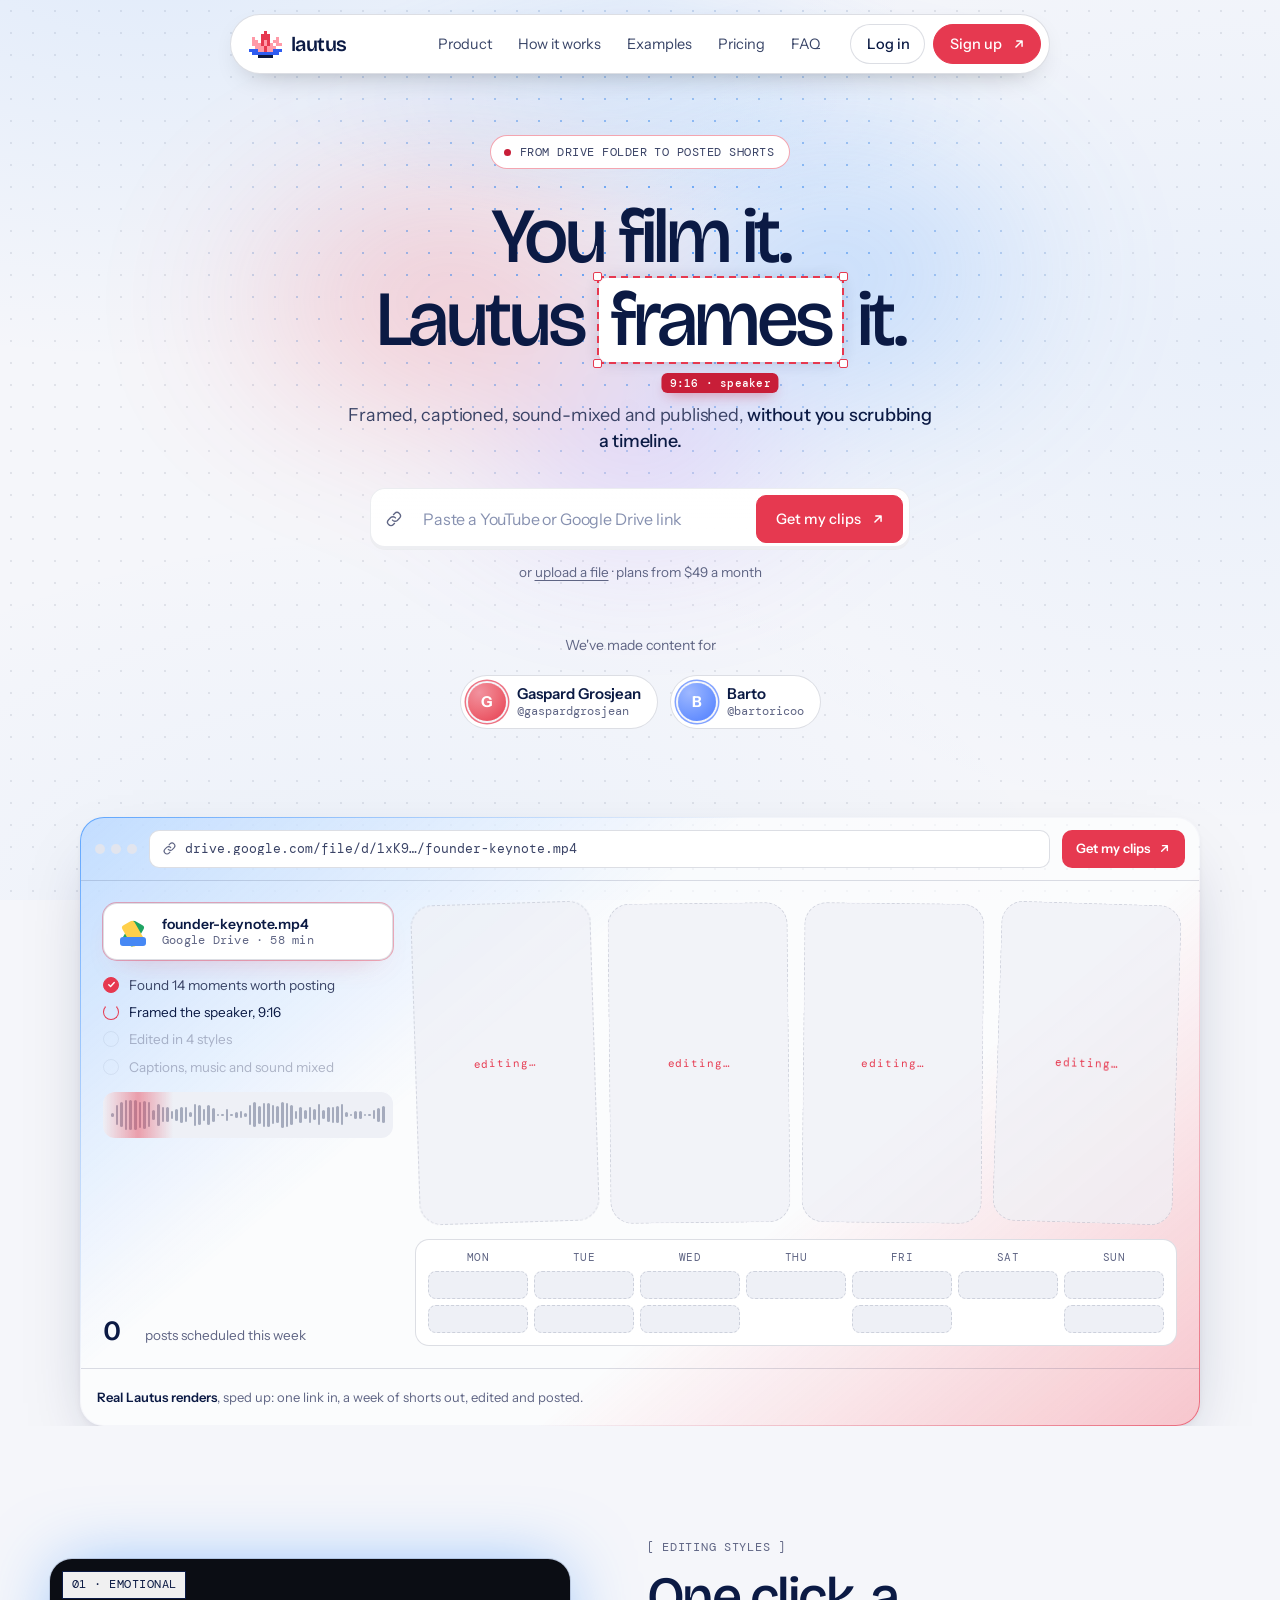
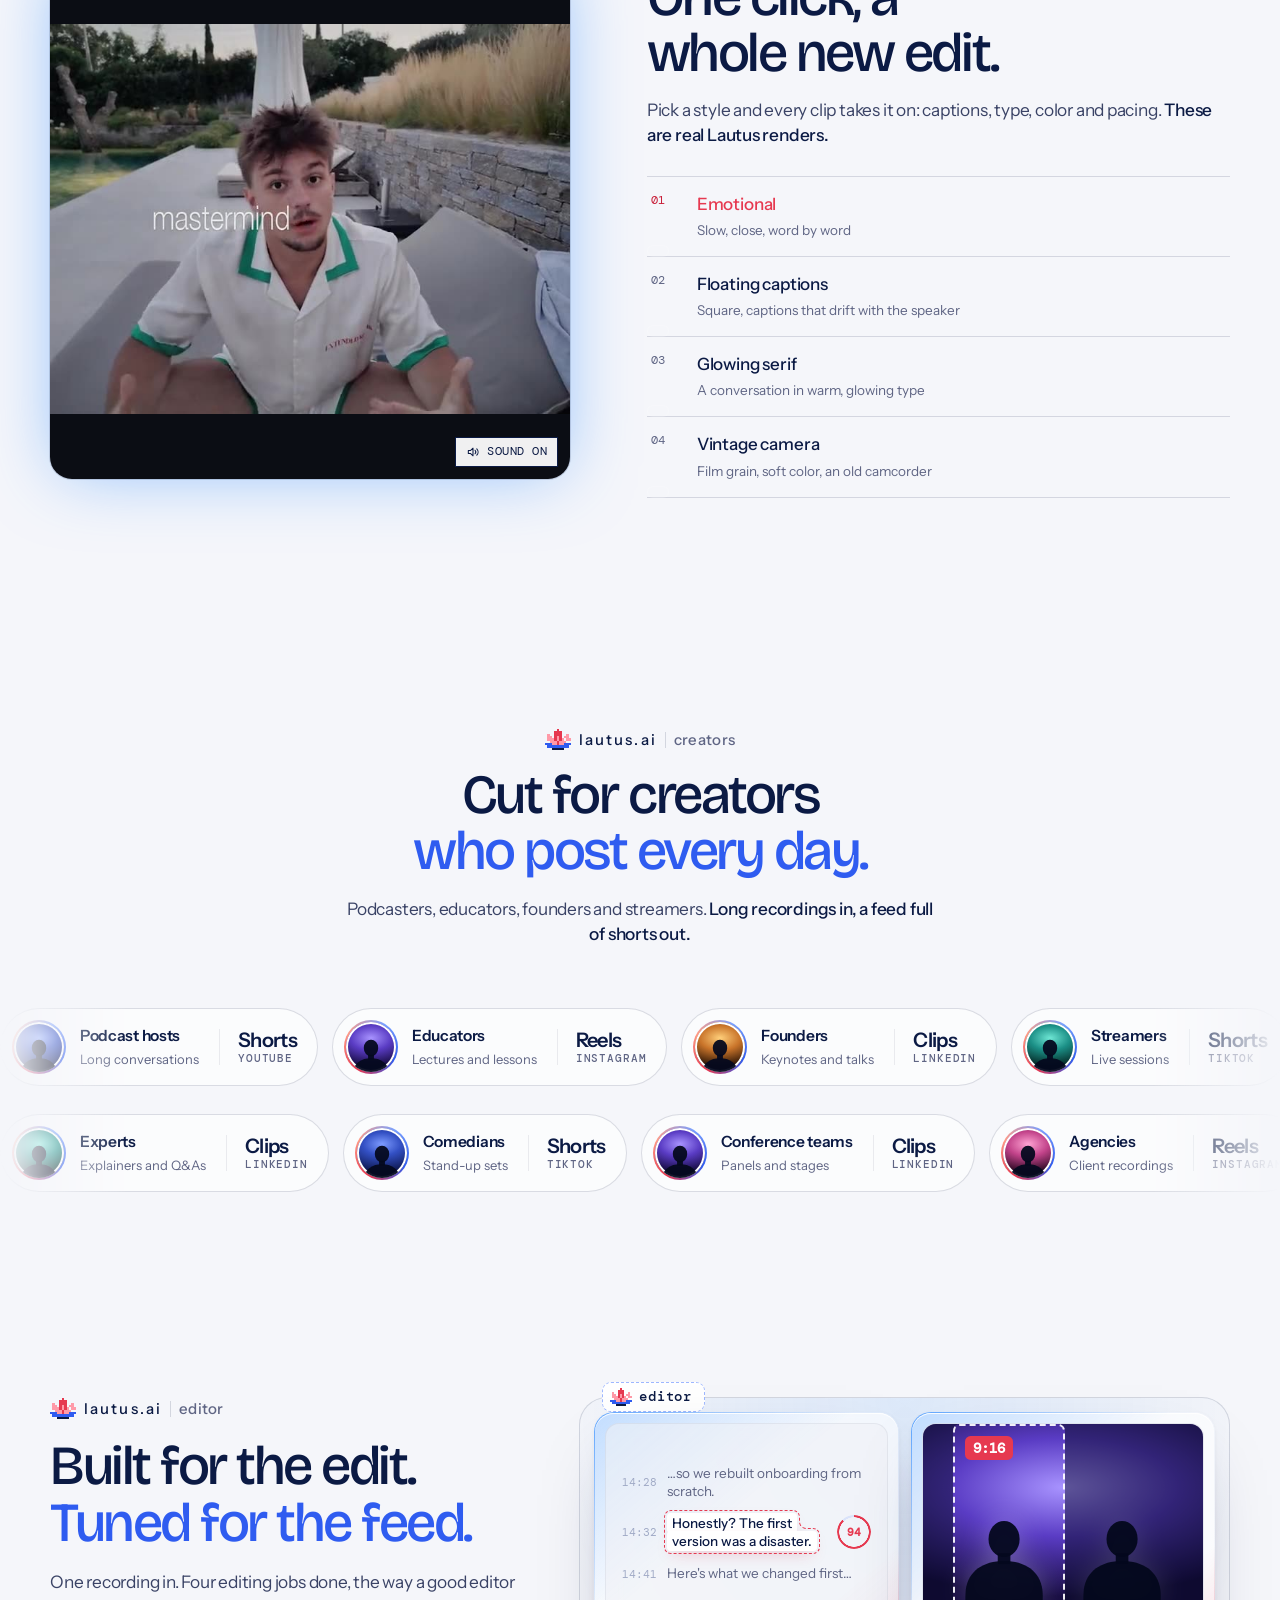
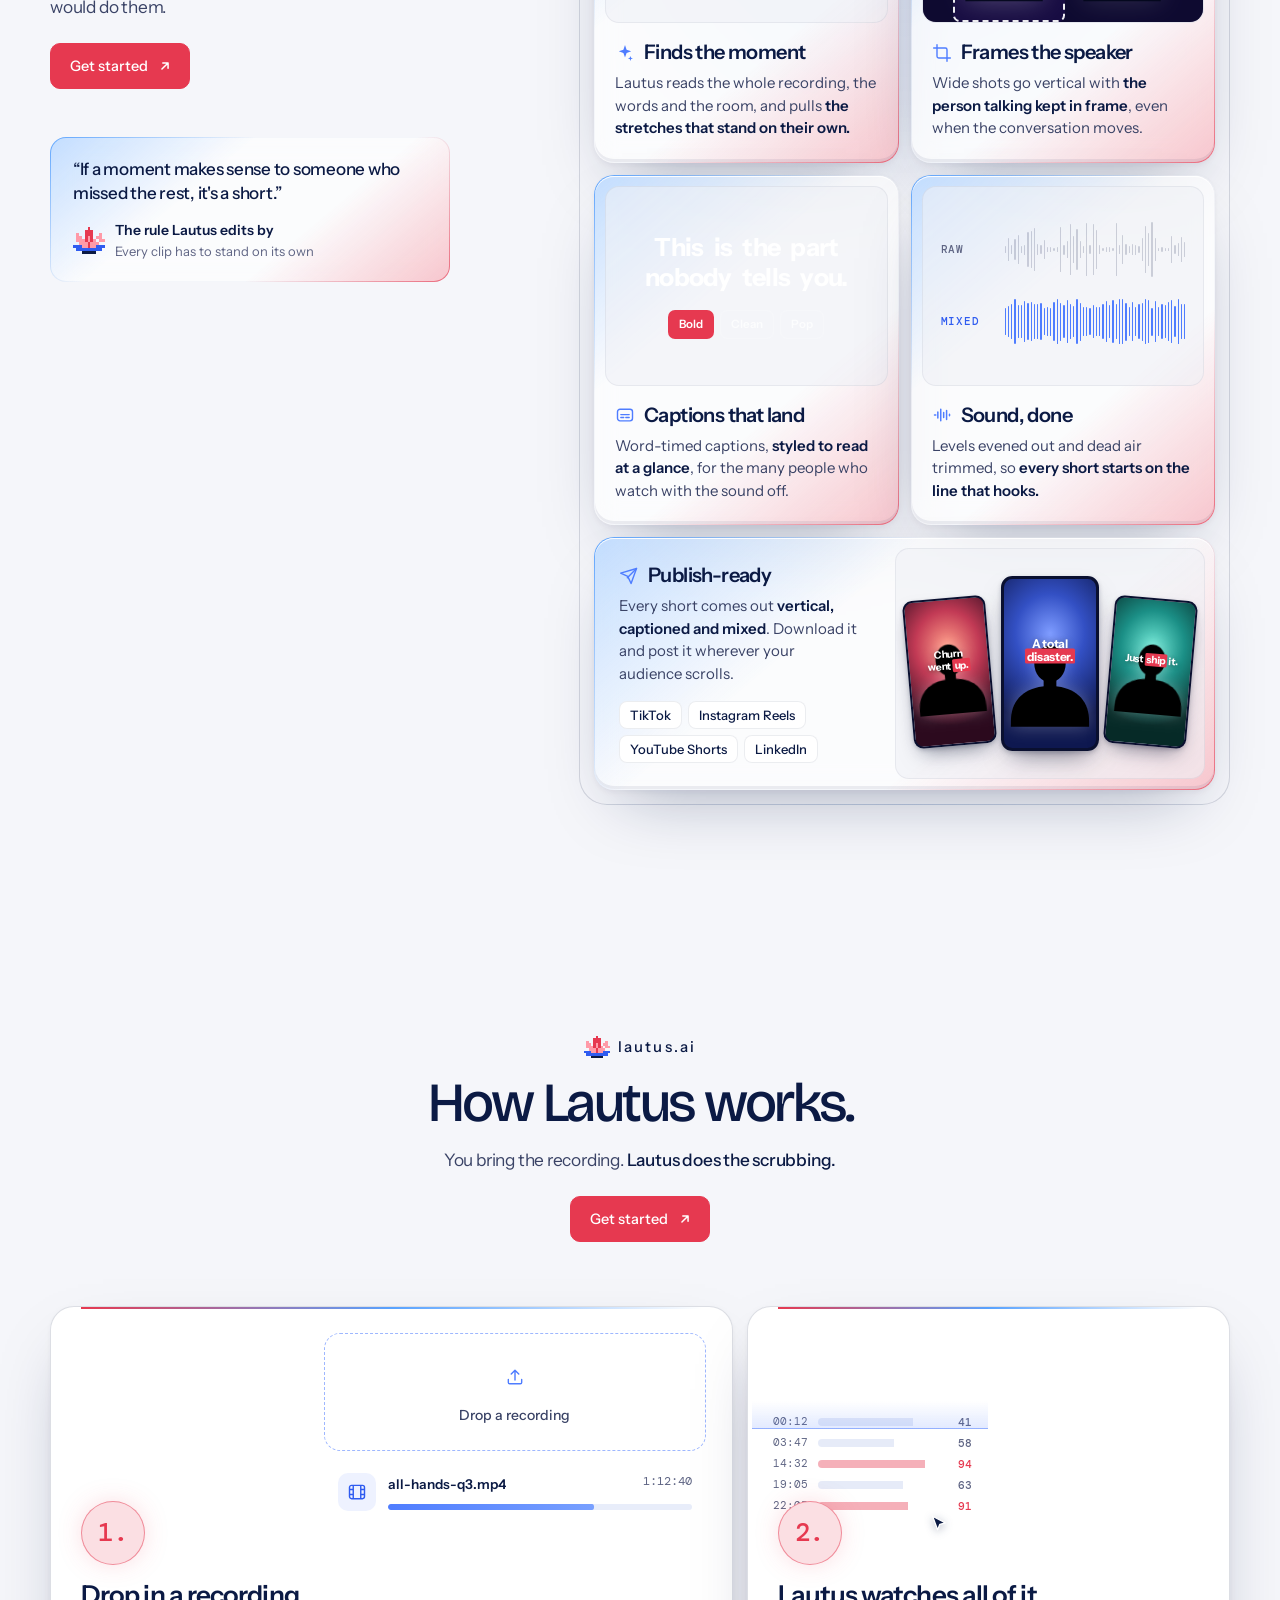
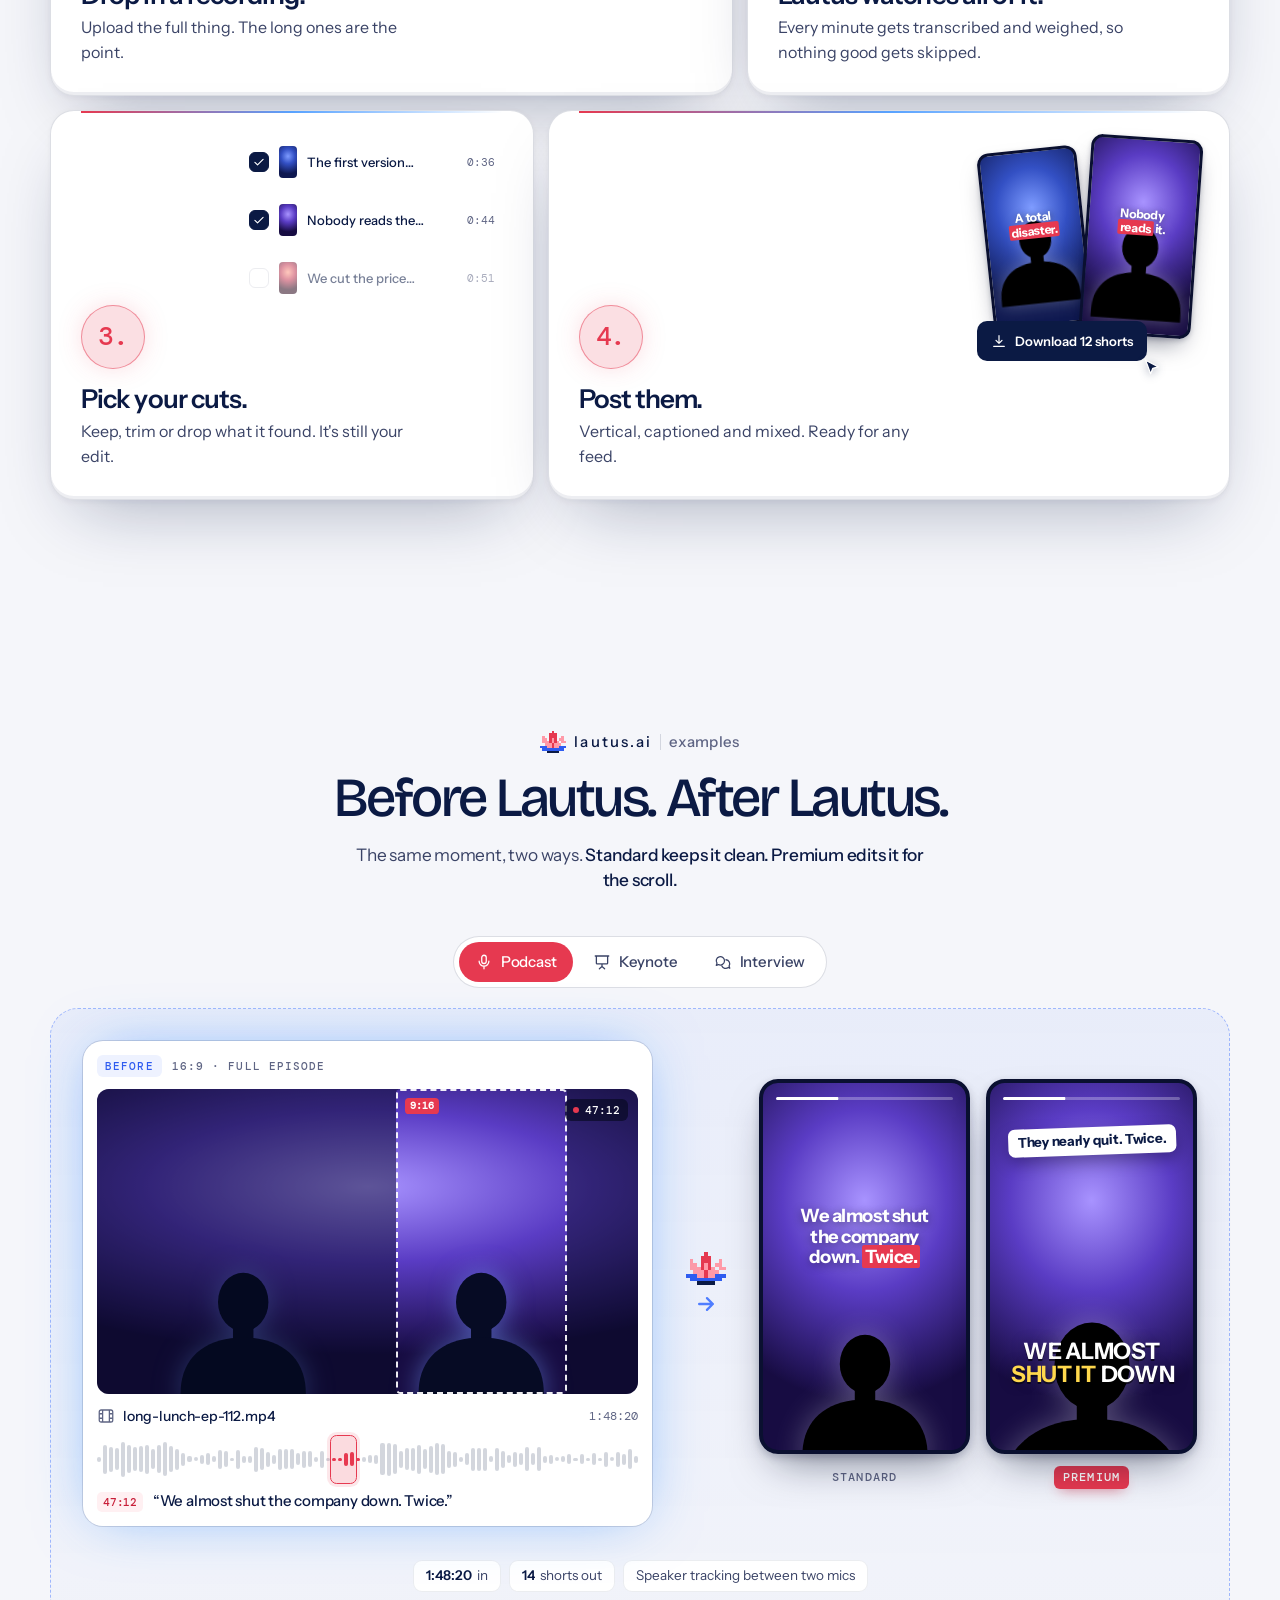
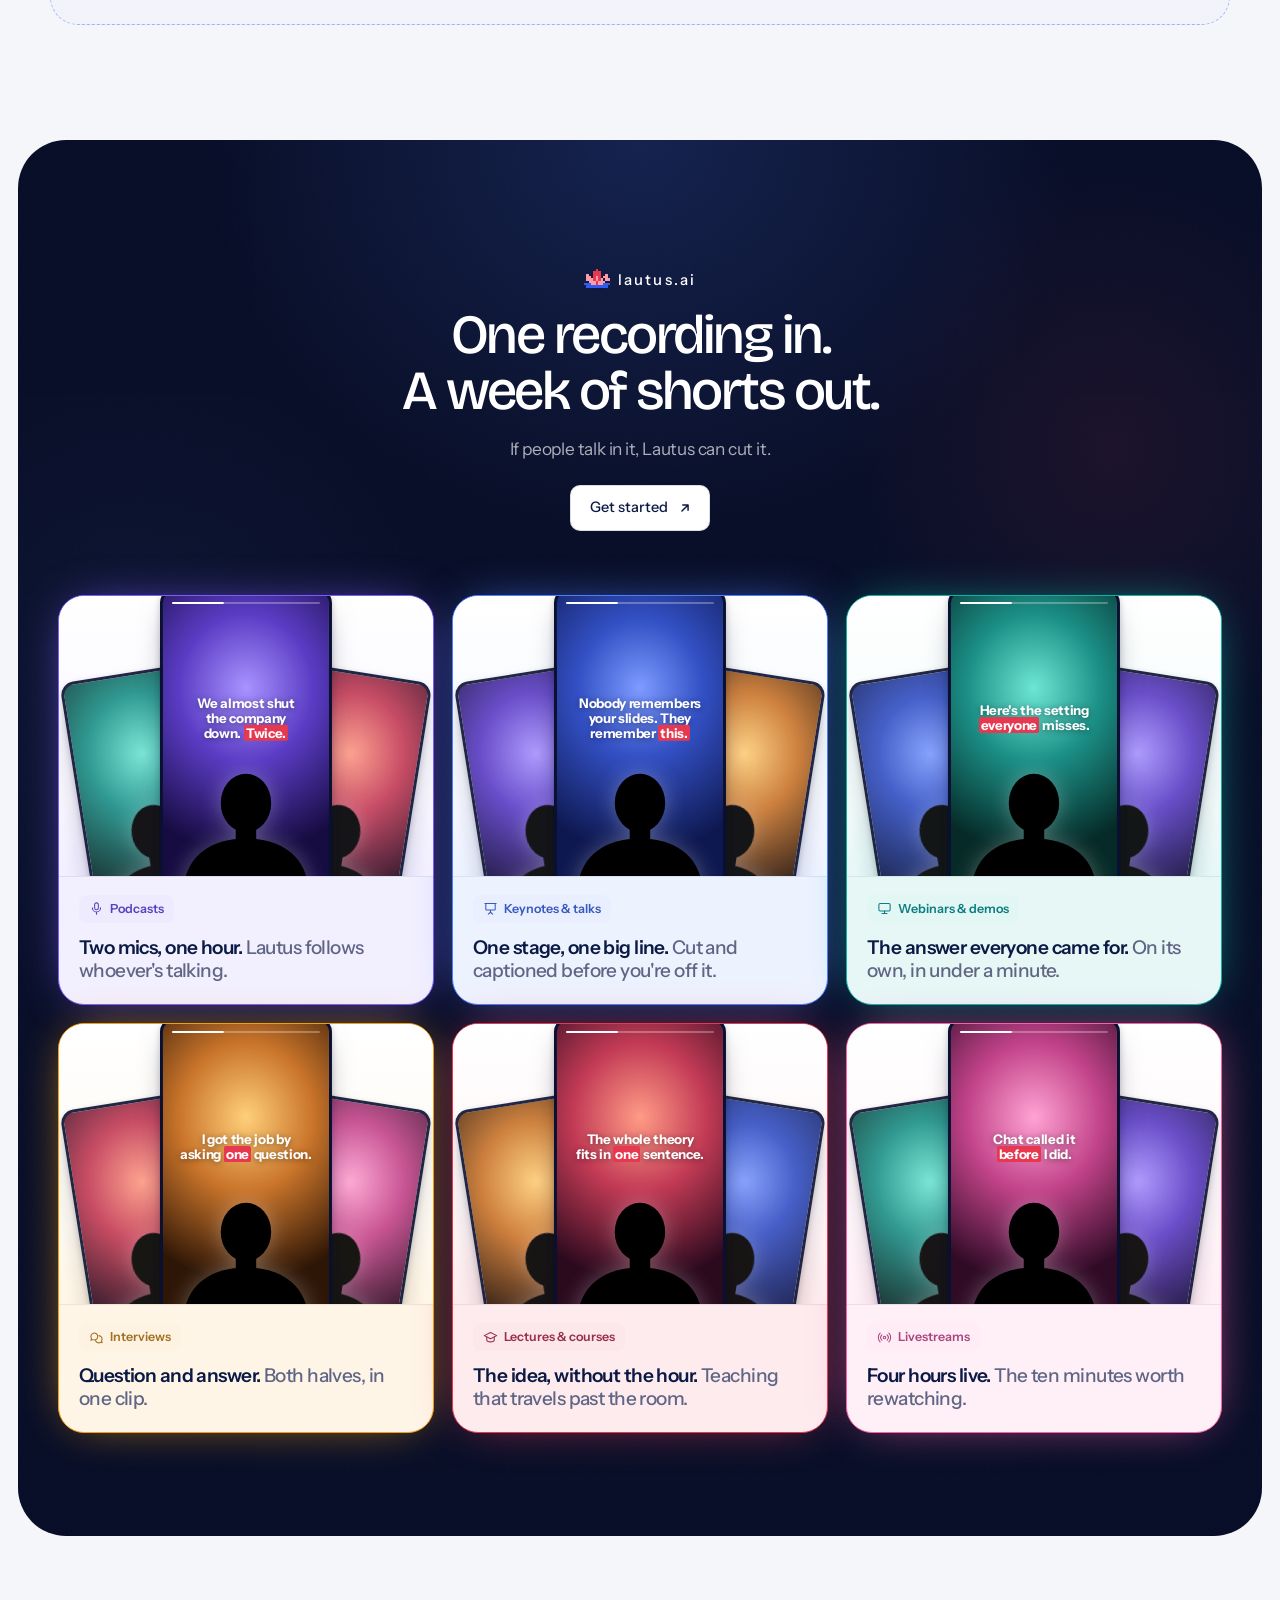
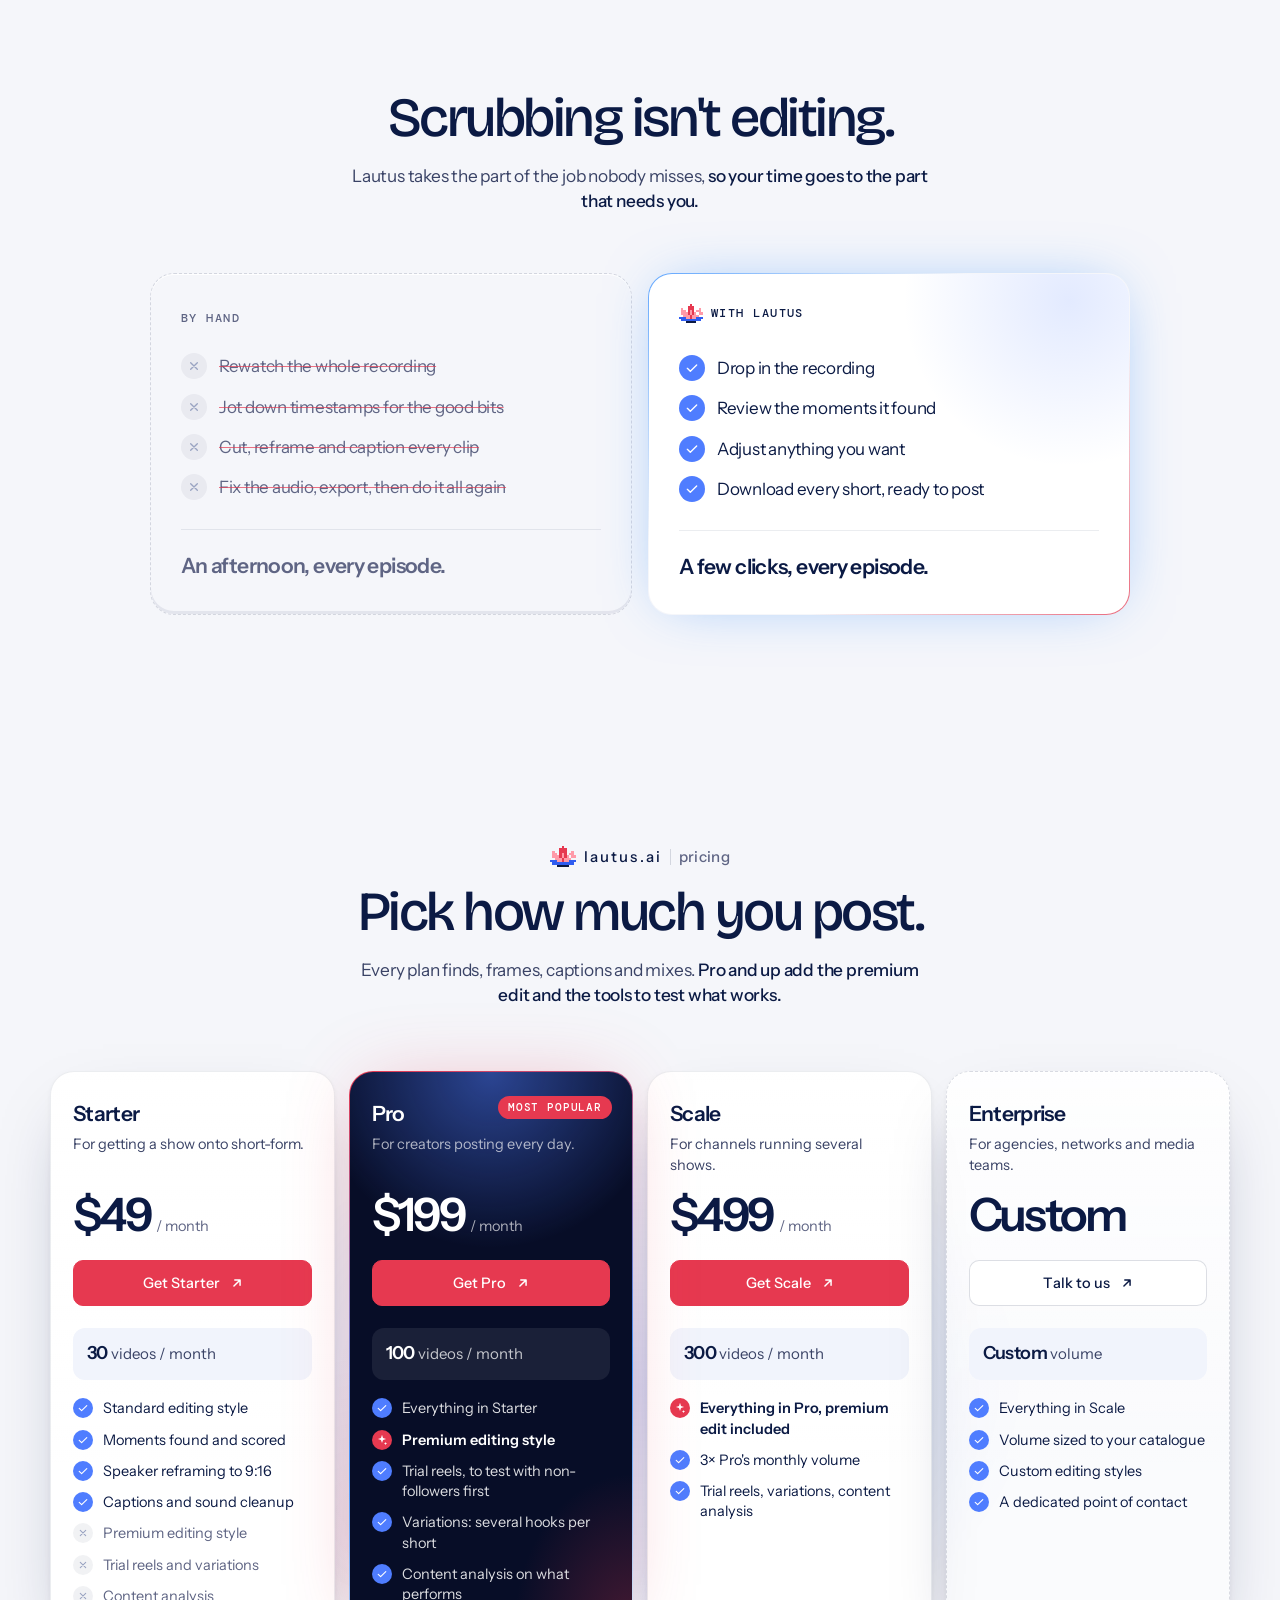
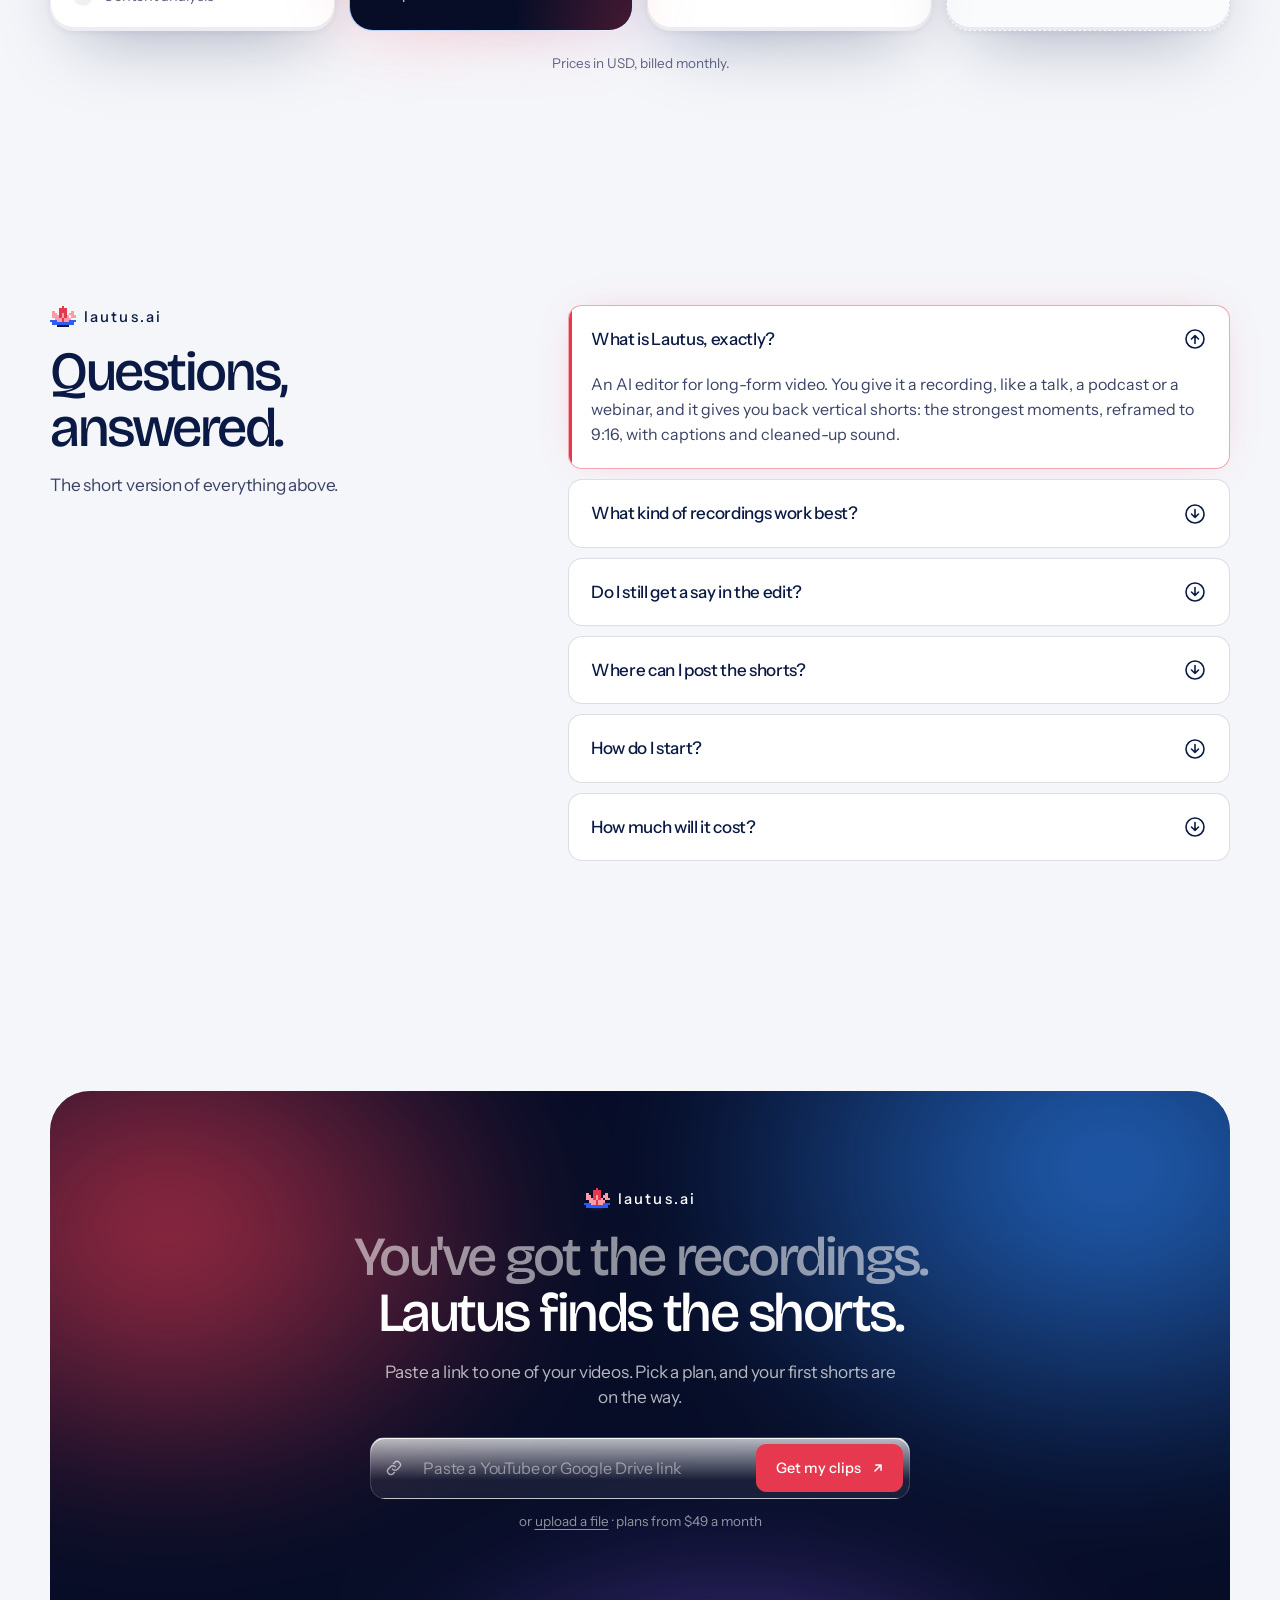
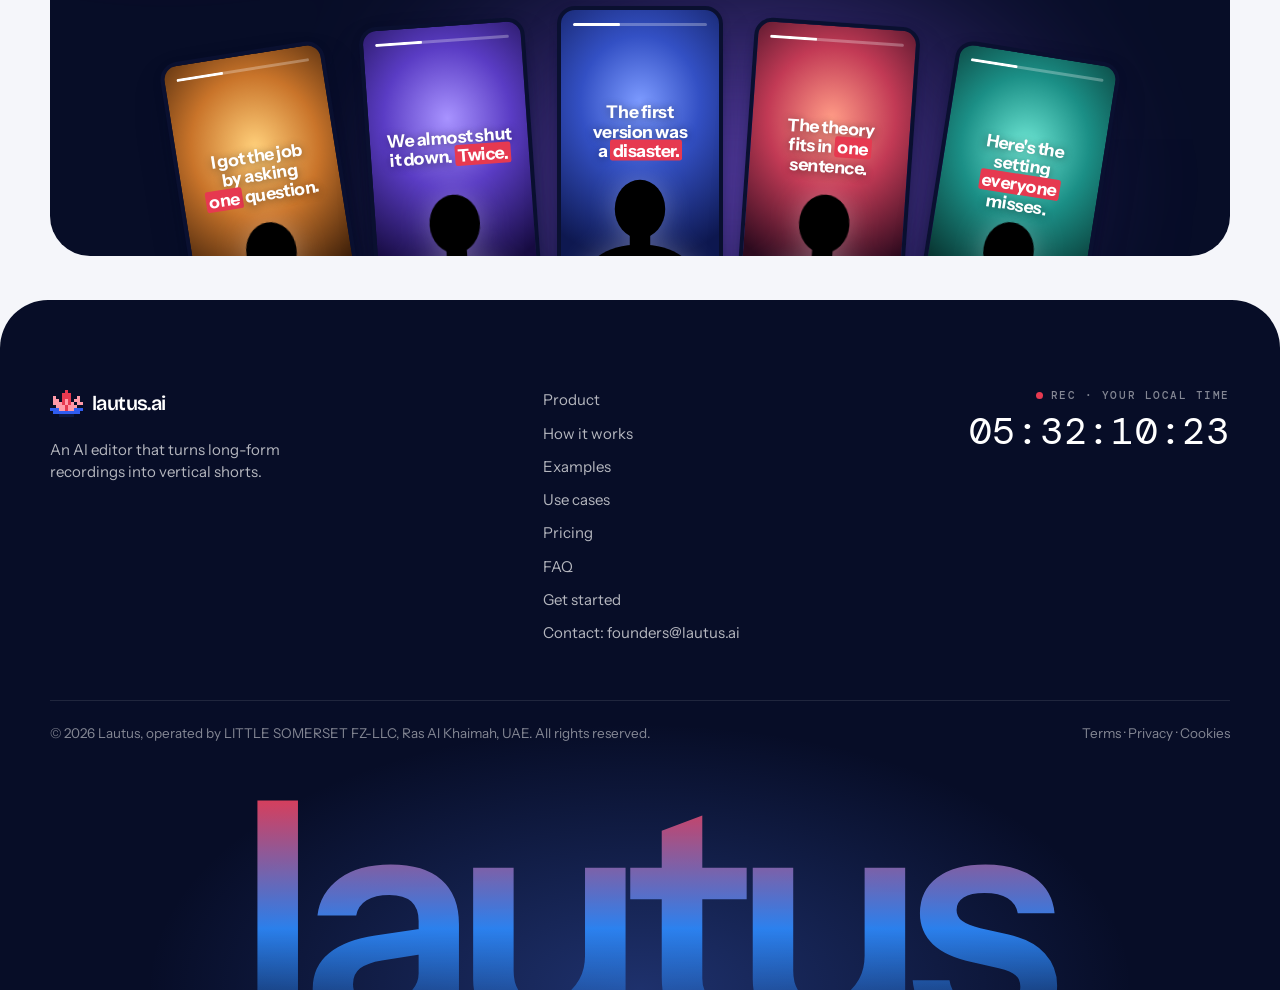
==== index.html @ fab77d35 "SEO basics: robots.txt, sitemap, structured data, one H1, clearer title and description The countdow" ====
<!doctype html>
<html lang="en" class="no-js">
<head>
  <meta charset="utf-8" />
  <meta name="viewport" content="width=device-width, initial-scale=1" />
  <title>Lautus — Turn long videos into short clips, automatically</title>
  <meta name="description" content="Lautus turns your long videos, podcasts and talks into vertical short clips for TikTok, Reels and YouTube Shorts: best moments picked, speaker framed, captions and sound done." />
  <meta name="robots" content="index, follow, max-image-preview:large" />
  <meta name="theme-color" content="#f7f9fe" />
  <link rel="icon" href="favicon.ico" sizes="48x48" />
  <link rel="icon" type="image/png" sizes="32x32" href="favicon-32.png" />
  <link rel="icon" type="image/png" sizes="16x16" href="favicon-16.png" />
  <link rel="apple-touch-icon" sizes="180x180" href="apple-touch-icon.png" />
  <link rel="manifest" href="site.webmanifest" />
  <link rel="canonical" href="https://lautus.ai/" />

  <script type="application/ld+json">
  {
    "@context": "https://schema.org",
    "@graph": [
      {
        "@type": "Organization",
        "@id": "https://lautus.ai/#org",
        "name": "Lautus",
        "url": "https://lautus.ai/",
        "logo": "https://lautus.ai/icon-512.png",
        "email": "founders@lautus.ai"
      },
      {
        "@type": "WebSite",
        "@id": "https://lautus.ai/#website",
        "name": "Lautus",
        "url": "https://lautus.ai/",
        "publisher": { "@id": "https://lautus.ai/#org" }
      },
      {
        "@type": "SoftwareApplication",
        "name": "Lautus",
        "url": "https://lautus.ai/",
        "applicationCategory": "MultimediaApplication",
        "operatingSystem": "Web",
        "description": "Turns long videos, podcasts and talks into vertical short clips: picks the best moments, frames the speaker, adds captions, headlines and music.",
        "publisher": { "@id": "https://lautus.ai/#org" }
      }
    ]
  }
  </script>

  <meta property="og:type" content="website" />
  <meta property="og:site_name" content="Lautus" />
  <meta property="og:title" content="Lautus — Every talk hides a dozen shorts" />
  <meta property="og:description" content="An AI editor that turns long-form recordings into publish-ready vertical shorts. Paste a link and get your first shorts." />
  <meta property="og:url" content="https://lautus.ai/" />
  <meta property="og:image" content="https://lautus.ai/og.png" />
  <meta name="twitter:card" content="summary_large_image" />
  <meta name="twitter:title" content="Lautus — Every talk hides a dozen shorts" />
  <meta name="twitter:description" content="An AI editor that turns long-form recordings into publish-ready vertical shorts. Paste a link and get your first shorts." />
  <meta name="twitter:image" content="https://lautus.ai/og.png" />

  <link rel="preconnect" href="https://fonts.googleapis.com" />
  <link rel="preconnect" href="https://fonts.gstatic.com" crossorigin />
  <link href="https://fonts.googleapis.com/css2?family=Bricolage+Grotesque:opsz,wght@12..96,500;12..96,600&family=DM+Mono:wght@400;500&family=Instrument+Sans:wght@400;500;600&display=swap" rel="stylesheet" />
  <script>
    // Studio design (2026-11-04): the look is a set of classes on <html> that theme.css reads.
    // Set before paint; light or dark follows the device and switches live with it.
    (function () {
      var root = document.documentElement, dark = window.matchMedia('(prefers-color-scheme: dark)');
      'corners-round titles-plain buttons-accent depth-soft accent-cherry motion-live atmos-lit glow-blue design-new s-nav-v1 s-hero-v2 s-styles-v1 s-creators-v1 s-product-v2 s-how-v3 s-examples-v1 s-use-v2 s-compare-v1 s-pricing-v1 s-faq-v3 s-cta-v1 s-footer-v2'
        .split(' ').forEach(function (c) { root.classList.add('t-' + c); });
      function ground() { root.classList.toggle('t-ground-dark', dark.matches); root.classList.toggle('t-ground-light', !dark.matches); }
      ground();
      dark.addEventListener('change', ground);
    })();
  </script>
  <meta name="color-scheme" content="light dark" />
  <link rel="stylesheet" href="styles.css?v=1793802056" />
  <link rel="stylesheet" href="theme.css?v=1793802056" />
  <link rel="stylesheet" href="machine.css?v=1793802056" />
  <link rel="stylesheet" href="beta-gate.css?v=1793802056" />
  <script>
    // Beta countdown (2026-11-10): until this moment the page shows only "Beta opens in" and a
    // countdown (beta-gate.js). Change this one line to move the opening. +04:00 = Dubai time.
    window.LAUTUS_BETA_OPENS_AT = '2026-11-12T00:00:00+04:00';
    // ?open shows the normal page early (for checking it before the opening).
    if (Date.now() < Date.parse(window.LAUTUS_BETA_OPENS_AT) && !/[?&]open\b/.test(location.search)) {
      document.documentElement.classList.add('is-gated');
    }
  </script>
  <script>document.documentElement.classList.replace('no-js', 'js');</script>
  <!-- Analytics and ad pixels, behind the cookie banner (lautus-consent.js, README "Tracking").
       Paste each id between the quotes; a tool left empty stays off. All empty: no banner. -->
  <script>
    window.LAUTUS_TRACKING = {
      ga4: 'G-QBK9YG1D2V',                  // Google Analytics 4, "G-XXXXXXXXXX"
      clarity: 'z39q3ga51i',              // Microsoft Clarity project id
      metaPixel: '',              // Meta Pixel id (digits)
      tiktokPixel: '',            // TikTok Pixel id
      googleAds: '',              // Google Ads tag, "AW-XXXXXXXXX"
      firstPromoter: '',          // FirstPromoter cid (affiliate clicks)
      privacyUrl: 'https://app.lautus.ai/privacy',
      locale: 'en',
    };
    window.lautusTrack = window.lautusTrack || function () { (window.lautusTrack.q = window.lautusTrack.q || []).push(arguments); };
  </script>
  <script src="lautus-consent.js" defer></script>
</head>
<body>

  <!-- Beta countdown gate (beta-gate.css / beta-gate.js); hidden once the beta opens -->
  <div class="beta-gate" data-beta-gate role="region" aria-label="Beta countdown">
    <div class="beta-gate__top">
      <span class="brand" aria-label="Lautus">
        <img class="brand__mark" src="brand/lautus-lotus-pixel.svg" alt="" width="110" height="90" />
        <span class="brand__word">lautus</span>
      </span>
      <a class="btn btn--sm btn--light beta-gate__login" href="https://app.lautus.ai/signin" data-app="/signin">Log in</a>
    </div>
    <div class="beta-gate__main">
      <span class="beta-gate__tag"><i></i>Private beta</span>
      <p class="beta-gate__title">Beta opens in</p>
      <div class="beta-gate__clock" role="timer" aria-live="off">
        <span class="beta-gate__unit"><b class="beta-gate__num" data-beta-d>00</b><span class="beta-gate__label">Days</span></span>
        <span class="beta-gate__unit"><b class="beta-gate__num" data-beta-h>00</b><span class="beta-gate__label">Hours</span></span>
        <span class="beta-gate__unit"><b class="beta-gate__num" data-beta-m>00</b><span class="beta-gate__label">Minutes</span></span>
        <span class="beta-gate__unit"><b class="beta-gate__num" data-beta-s>00</b><span class="beta-gate__label">Seconds</span></span>
      </div>
      <p class="beta-gate__lede">Lautus turns your long videos into ready-to-post shorts. Come back when the clock hits zero.</p>
    </div>
    <div class="beta-gate__bottom">
      <span>© 2026 Lautus, operated by LITTLE SOMERSET FZ-LLC</span>
      <span><a href="https://app.lautus.ai/terms">Terms</a> · <a href="https://app.lautus.ai/privacy">Privacy</a></span>
    </div>
  </div>
  <!-- Icon sprite -->
  <svg class="sprite" aria-hidden="true" focusable="false">
    <symbol id="i-arrow" viewBox="0 0 16 16"><path d="M4.5 11.5l7-7M5.5 4.5h6v6" fill="none" stroke="currentColor" stroke-width="1.7" stroke-linecap="round" stroke-linejoin="round"/></symbol>
    <symbol id="i-check" viewBox="0 0 24 24"><path d="M5 12.5l4.5 4.5L19 7.5" fill="none" stroke="currentColor" stroke-width="2" stroke-linecap="round" stroke-linejoin="round"/></symbol>
    <symbol id="i-x" viewBox="0 0 24 24"><path d="M7 7l10 10M17 7 7 17" fill="none" stroke="currentColor" stroke-width="2" stroke-linecap="round"/></symbol>
    <symbol id="i-down" viewBox="0 0 24 24"><g fill="none" stroke="currentColor" stroke-width="1.6" stroke-linecap="round" stroke-linejoin="round"><circle cx="12" cy="12" r="9"/><path d="M12 7.5v8M8.5 12l3.5 3.5 3.5-3.5"/></g></symbol>
    <symbol id="i-mic" viewBox="0 0 24 24"><g fill="none" stroke="currentColor" stroke-width="1.7" stroke-linecap="round" stroke-linejoin="round"><rect x="9" y="3" width="6" height="11" rx="3"/><path d="M5.5 11a6.5 6.5 0 0 0 13 0M12 17.5V21"/></g></symbol>
    <symbol id="i-stage" viewBox="0 0 24 24"><g fill="none" stroke="currentColor" stroke-width="1.7" stroke-linecap="round" stroke-linejoin="round"><path d="M3 4h18M4.5 4v9.5a1 1 0 0 0 1 1h13a1 1 0 0 0 1-1V4M12 14.5V18M8.5 21l3.5-3 3.5 3"/></g></symbol>
    <symbol id="i-monitor" viewBox="0 0 24 24"><g fill="none" stroke="currentColor" stroke-width="1.7" stroke-linecap="round" stroke-linejoin="round"><rect x="3" y="4" width="18" height="12" rx="2"/><path d="M8 20h8M12 16v4"/></g></symbol>
    <symbol id="i-chat" viewBox="0 0 24 24"><g fill="none" stroke="currentColor" stroke-width="1.7" stroke-linecap="round" stroke-linejoin="round"><path d="M14 10.5a5.5 5.5 0 0 1-8 4.9L3 16.5l1-3A5.5 5.5 0 1 1 14 10.5z"/><path d="M10.5 17.2A5.5 5.5 0 0 0 19 19.4l2 1-.9-3A5.5 5.5 0 0 0 16 9"/></g></symbol>
    <symbol id="i-users" viewBox="0 0 24 24"><g fill="none" stroke="currentColor" stroke-width="1.7" stroke-linecap="round" stroke-linejoin="round"><circle cx="9" cy="8" r="3.2"/><path d="M3 20a6 6 0 0 1 12 0"/><circle cx="17" cy="9" r="2.5"/><path d="M16 14a5 5 0 0 1 5 5"/></g></symbol>
    <symbol id="i-cap" viewBox="0 0 24 24"><g fill="none" stroke="currentColor" stroke-width="1.7" stroke-linecap="round" stroke-linejoin="round"><path d="M2 9l10-5 10 5-10 5z"/><path d="M6 11v5c0 1.4 2.7 3 6 3s6-1.6 6-3v-5"/></g></symbol>
    <symbol id="i-live" viewBox="0 0 24 24"><g fill="none" stroke="currentColor" stroke-width="1.7" stroke-linecap="round" stroke-linejoin="round"><circle cx="12" cy="12" r="2"/><path d="M7.8 7.8a6 6 0 0 0 0 8.4M16.2 7.8a6 6 0 0 1 0 8.4M5 5a10 10 0 0 0 0 14M19 5a10 10 0 0 1 0 14"/></g></symbol>
    <symbol id="i-book" viewBox="0 0 24 24"><g fill="none" stroke="currentColor" stroke-width="1.7" stroke-linecap="round" stroke-linejoin="round"><path d="M5 4.5A1.5 1.5 0 0 1 6.5 3H19v15H6.5A1.5 1.5 0 0 0 5 19.5z"/><path d="M5 19.5A1.5 1.5 0 0 0 6.5 21H19v-3M9 7h6"/></g></symbol>
    <symbol id="i-spark" viewBox="0 0 24 24"><path d="M12 2.5l1.9 5.6 5.6 1.9-5.6 1.9L12 17.5l-1.9-5.6L4.5 10l5.6-1.9zM18.5 15.5l.8 2.2 2.2.8-2.2.8-.8 2.2-.8-2.2-2.2-.8 2.2-.8z" fill="currentColor"/></symbol>
    <symbol id="i-crop" viewBox="0 0 24 24"><g fill="none" stroke="currentColor" stroke-width="1.7" stroke-linecap="round" stroke-linejoin="round"><path d="M6 2v14a2 2 0 0 0 2 2h14"/><path d="M18 22V8a2 2 0 0 0-2-2H2"/></g></symbol>
    <symbol id="i-cc" viewBox="0 0 24 24"><g fill="none" stroke="currentColor" stroke-width="1.7" stroke-linecap="round" stroke-linejoin="round"><rect x="3" y="5" width="18" height="14" rx="3"/><path d="M7 15h3.5M13 15h4M7 11.5h10"/></g></symbol>
    <symbol id="i-wave" viewBox="0 0 24 24"><path d="M3 12h1.5M7 8.5v7M10.5 5v14M14 9v6M17.5 6.5v11M21 11v2" fill="none" stroke="currentColor" stroke-width="1.8" stroke-linecap="round"/></symbol>
    <symbol id="i-send" viewBox="0 0 24 24"><g fill="none" stroke="currentColor" stroke-width="1.7" stroke-linecap="round" stroke-linejoin="round"><path d="M21 3 10 14"/><path d="M21 3l-6.5 18-4-8.5-8.5-4z"/></g></symbol>
    <symbol id="i-upload" viewBox="0 0 24 24"><path d="M12 15.5V4M7.5 8.5 12 4l4.5 4.5M4 15v3.5A1.5 1.5 0 0 0 5.5 20h13a1.5 1.5 0 0 0 1.5-1.5V15" fill="none" stroke="currentColor" stroke-width="1.7" stroke-linecap="round" stroke-linejoin="round"/></symbol>
    <symbol id="i-film" viewBox="0 0 24 24"><g fill="none" stroke="currentColor" stroke-width="1.7" stroke-linejoin="round"><rect x="3" y="4" width="18" height="16" rx="2.5"/><path d="M7.5 4v16M16.5 4v16M3 9h4.5M3 15h4.5M16.5 9H21M16.5 15H21"/></g></symbol>
    <symbol id="i-download" viewBox="0 0 24 24"><path d="M12 4v11.5M7.5 11 12 15.5 16.5 11M4 20h16" fill="none" stroke="currentColor" stroke-width="1.8" stroke-linecap="round" stroke-linejoin="round"/></symbol>
    <symbol id="i-cursor" viewBox="0 0 24 24"><path d="M5 3.5l14 7.2-6.1 1.7-2.4 5.9z" fill="currentColor" stroke="#fff" stroke-width="1.4" stroke-linejoin="round"/></symbol>
    <symbol id="i-heart" viewBox="0 0 24 24"><path d="M12 20s-7.5-4.6-7.5-10.2A4.3 4.3 0 0 1 12 7.4a4.3 4.3 0 0 1 7.5 2.4C19.5 15.4 12 20 12 20z" fill="currentColor"/></symbol>
    <symbol id="i-bubble" viewBox="0 0 24 24"><path d="M12 4c4.7 0 8 3 8 7s-3.3 7-8 7c-1 0-2-.1-2.8-.4L5 19.5l1.1-3.6C4.8 14.6 4 12.9 4 11c0-4 3.3-7 8-7z" fill="currentColor"/></symbol>
    <symbol id="i-share" viewBox="0 0 24 24"><path d="M13 5l7 6.5-7 6.5v-4c-4.5 0-7.5 1.4-9 4.5.5-5 3.5-9 9-9.5z" fill="currentColor"/></symbol>
    <symbol id="i-link" viewBox="0 0 24 24"><g fill="none" stroke="currentColor" stroke-width="1.8" stroke-linecap="round" stroke-linejoin="round"><path d="M10 13.5a4.5 4.5 0 0 0 6.4.4l2.8-2.8a4.5 4.5 0 0 0-6.4-6.4l-1.5 1.5"/><path d="M14 10.5a4.5 4.5 0 0 0-6.4-.4l-2.8 2.8a4.5 4.5 0 0 0 6.4 6.4l1.5-1.5"/></g></symbol>
    <symbol id="i-sound" viewBox="0 0 24 24"><g fill="none" stroke="currentColor" stroke-width="1.8" stroke-linecap="round" stroke-linejoin="round"><path d="M4 9.5h3.5L12 5.5v13l-4.5-4H4z"/><path d="M15.5 9a4.5 4.5 0 0 1 0 6M18.5 6.5a8 8 0 0 1 0 11"/></g></symbol>
    <symbol id="person" viewBox="0 0 200 220"><ellipse cx="100" cy="72" rx="37" ry="43"/><path d="M85 106h30v26H85z"/><path d="M100 124c-50 0-85 24-91 68-1 9-1 18-1 28h184c0-10 0-19-1-28-6-44-41-68-91-68z"/></symbol>
  </svg>

  <a class="skip" href="#main">Skip to content</a>

  <!-- Nav ------------------------------------------------------------------>
  <header class="nav" data-nav>
    <div class="nav__bar">
      <a class="brand" href="#top" aria-label="Lautus home">
        <img class="brand__mark" src="brand/lautus-lotus-pixel.svg" alt="" width="110" height="90" />
        <span class="brand__word">lautus</span>
      </a>
      <nav class="nav__links" aria-label="Primary">
        <a href="#product">Product</a>
        <a href="#how">How it works</a>
        <a href="#examples">Examples</a>
        <a href="#pricing">Pricing</a>
        <a href="#faq">FAQ</a>
      </nav>
      <div class="nav__cta">
        <a class="btn btn--sm btn--light nav__login" href="https://app.lautus.ai/signin" data-app="/signin">
          <span class="btn__label" data-roll>Log in</span>
        </a>
        <a class="btn btn--sm nav__signup" href="https://app.lautus.ai/signup" data-app="/signup">
          <span class="btn__label" data-roll>Sign up</span>
          <svg class="btn__icon" aria-hidden="true"><use href="#i-arrow" /></svg>
        </a>
      </div>
      <button class="nav__toggle" type="button" aria-expanded="false" aria-controls="nav-menu" aria-label="Open menu">
        <span></span><span></span>
      </button>
    </div>
    <div class="nav__menu" id="nav-menu" hidden>
      <a href="#product">Product</a>
      <a href="#how">How it works</a>
      <a href="#examples">Examples</a>
      <a href="#pricing">Pricing</a>
      <a href="#faq">FAQ</a>
      <a class="btn" href="https://app.lautus.ai/signup" data-app="/signup">
        <span class="btn__label" data-roll>Sign up</span>
        <svg class="btn__icon" aria-hidden="true"><use href="#i-arrow" /></svg>
      </a>
      <a class="btn btn--light" href="https://app.lautus.ai/signin" data-app="/signin">
        <span class="btn__label" data-roll>Log in</span>
      </a>
    </div>
  </header>

  <main id="main">

    <!-- Hero ----------------------------------------------------------------->
    <section class="hero" id="top">
      <div class="hero__bg" aria-hidden="true">
        <div class="px-blocks px-blocks--l">
          <i style="--x:0;--y:0;--w:2;--h:2;--c:#E63950;--d:.1s"></i><i style="--x:2;--y:0;--w:1;--h:1;--c:#FF9AA8;--d:.3s"></i><i style="--x:0;--y:2;--w:1;--h:1;--c:#4F7DFF;--d:.5s"></i>
        </div>
        <div class="px-blocks px-blocks--r">
          <i style="--x:1;--y:0;--w:2;--h:3;--c:#0B1A44;--d:.2s"></i><i style="--x:0;--y:0;--w:1;--h:1;--c:#2F5CF0;--d:.4s"></i><i style="--x:0;--y:1;--w:1;--h:1;--c:#FF9AA8;--d:.6s"></i>
          <svg class="px-hop" viewBox="0 0 8 9" shape-rendering="crispEdges"><path fill="#0B1A44" d="M0 0h1v1h-1zM1 0h1v1h-1zM7 0h1v1h-1zM0 1h1v1h-1zM1 1h1v1h-1zM6 1h1v1h-1zM1 2h1v1h-1zM5 2h1v1h-1zM2 3h1v1h-1zM4 3h1v1h-1zM3 4h1v1h-1z"/><path fill="#E63950" d="M2 5h1v1h-1zM4 5h1v1h-1zM1 6h1v1h-1zM2 6h1v1h-1zM4 6h1v1h-1zM5 6h1v1h-1zM0 7h1v1h-1zM1 7h1v1h-1zM5 7h1v1h-1zM6 7h1v1h-1zM0 8h1v1h-1zM1 8h1v1h-1zM5 8h1v1h-1zM6 8h1v1h-1z"/></svg>
        </div>
      </div>

      <div class="wrap hero__inner">
        <p class="pill rise"><span class="pill__dot" aria-hidden="true"></span>From Drive folder to posted shorts</p>

        <h1 class="hero__title rise" style="--d:1">
          You film it.<br />
          Lautus <span class="select" data-tc="14:32 – 15:08"><span class="select__w">edits</span><i class="select__h" aria-hidden="true"></i><i class="select__h" aria-hidden="true"></i><i class="select__h" aria-hidden="true"></i><i class="select__h" aria-hidden="true"></i></span> it.
        </h1>

        <p class="hero__lede rise" style="--d:2">
          Framed, captioned, sound-mixed and published, <strong>without you scrubbing a timeline.</strong>
        </p>
        <script>
          // Hero headline A/B test (round 2, 2026-11-03). A = "Stop editing. Start posting." (box on "posting").
          // B = "You film it. Lautus edits it." (the markup above), its box moving through the jobs Lautus
          // does: edits, frames, captions, posts. The variant is kept on the device only once analytics is allowed (the
          // lautus_consent cookie, or no banner outside the EU); before that each page view draws again,
          // nothing stored. ?hero=a or ?hero=b forces one for checking. GA4 gets it as the user property
          // hero_variant (sent only if GA4 loads, i.e. with consent), Clarity as the session tag hero_variant.
          (function () {
            var KEY = 'lautus_hero_ab2', NAMES = { a: 'stop_editing', b: 'edit_cycle' };
            var allowed = /(?:^|;\s*)lautus_consent=\d+\.1\./.test(document.cookie);
            var forced = (/[?&]hero=([ab])\b/.exec(location.search) || [])[1];
            var v = forced;
            if (!v && allowed) { try { v = localStorage.getItem(KEY); } catch (e) {} }
            if (v !== 'a' && v !== 'b') v = Math.random() < 0.5 ? 'a' : 'b';
            var keep = function () { if (!forced) { try { localStorage.setItem(KEY, v); } catch (e) {} } };
            if (allowed) keep();
            // outside the EU there is no banner and analytics is on without a cookie: keep it then too
            else addEventListener('load', function () {
              var c = window.lautusConsent && window.lautusConsent.get();
              if (c && c.analytics) keep();
            });
            document.documentElement.dataset.hero = v;
            window.dataLayer = window.dataLayer || [];
            (function () { window.dataLayer.push(arguments); })('set', 'user_properties', { hero_variant: NAMES[v] });
            window.clarity = window.clarity || function () { (window.clarity.q = window.clarity.q || []).push(arguments); };
            window.clarity('set', 'hero_variant', NAMES[v]);

            var h = document.querySelector('.hero__title'), sel = h.querySelector('.select'), w = sel.querySelector('.select__w');
            if (v === 'a') {
              w.textContent = 'posting';
              sel.dataset.tc = 'on schedule';
              h.innerHTML = 'Stop editing.<br />Start ' + sel.outerHTML + '.';
              document.querySelector('.hero__lede').innerHTML = 'Every talk becomes a week of finished shorts, <strong>edited in your style and published on schedule.</strong>';
              return;
            }
            if (matchMedia('(prefers-reduced-motion: reduce)').matches) return;
            var steps = [['edits', '14:32 – 15:08'], ['frames', '9:16 · speaker'], ['captions', 'word by word'], ['posts', 'TikTok · Reels · Shorts']];
            var i = 0;
            sel.addEventListener('transitionend', function (e) { if (e.propertyName === 'width') sel.style.width = ''; });
            h.setAttribute('aria-label', 'You film it. Lautus edits it, frames it, captions it and posts it.');
            setTimeout(function tick() {
              i = (i + 1) % steps.length;
              w.classList.add('is-out');
              setTimeout(function () {
                var from = sel.offsetWidth;
                w.textContent = steps[i][0];
                sel.dataset.tc = steps[i][1];
                sel.style.width = '';
                var to = sel.offsetWidth;
                sel.style.width = from + 'px';
                sel.offsetWidth;
                sel.style.width = to + 'px';
                w.classList.remove('is-out');
              }, 220);
              // the edit holds longest, the rest follow a beat apart
              setTimeout(tick, i === steps.length - 1 ? 2400 : i === 0 ? 3200 : 1800);
            }, 3200);
          })();
        </script>

        <form class="waitlist linkform rise" style="--d:3" data-linkform novalidate>
          <div class="waitlist__row">
            <svg class="linkform__icon" aria-hidden="true"><use href="#i-link" /></svg>
            <label class="sr-only" for="hero-link">Video link</label>
            <input class="waitlist__input" id="hero-link" name="link" type="url" inputmode="url" autocomplete="off" spellcheck="false" placeholder="Paste a YouTube or Google Drive link" />
            <button class="btn waitlist__btn" type="submit">
              <span class="btn__label" data-roll>Get my clips</span>
              <svg class="btn__icon" aria-hidden="true"><use href="#i-arrow" /></svg>
            </button>
          </div>
          <p class="waitlist__note" role="status" aria-live="polite">
            or <a href="#" data-upload>upload a file</a> · plans from $49 a month
          </p>
        </form>

        <p class="proof rise" style="--d:4">We've made content for</p>
        <!-- Only creators Lautus has really made clips of (Ethan's list). Add a <li> per creator;
             with six or more, add data-loop to the <ul> and it scrolls like the old marquee. -->
        <div class="madefor rise" style="--d:4">
          <ul class="madefor__list" aria-label="Creators we've made content for">
            <li><span class="madefor__av" style="--c:#e63950" aria-hidden="true">G</span><span class="madefor__who"><b>Gaspard Grosjean</b><small>@gaspardgrosjean</small></span></li>
            <li><span class="madefor__av" style="--c:#4f7dff" aria-hidden="true">B</span><span class="madefor__who"><b>Barto</b><small>@bartoricoo</small></span></li>
          </ul>
        </div>
      </div>

      <!-- Content machine: a Drive link goes in, Lautus edits, four shorts come out in four of
           the studio's editing styles (real Lautus renders), then they go out on a week of posts.
           Sped up; script.js runs the sequence while it is on screen. -->
      <div class="mx rise" style="--d:5" data-mx>
        <div class="mx__window">
          <div class="mx__bar">
            <span class="dots" aria-hidden="true"><i></i><i></i><i></i></span>
            <span class="mx__field"><svg aria-hidden="true"><use href="#i-link" /></svg><span class="mx__typed" data-mx-typed></span><i class="mx__caret" aria-hidden="true"></i></span>
            <span class="mx__go" data-mx-go>Get my clips <svg aria-hidden="true"><use href="#i-arrow" /></svg></span>
          </div>
          <div class="mx__body">
            <div class="mx__side">
              <div class="mx__file" data-mx-file>
                <span class="mx__drive" aria-hidden="true"><i></i><i></i><i></i></span>
                <span class="mx__name"><b>founder-keynote.mp4</b><small>Google Drive · 58 min</small></span>
              </div>
              <ol class="mx__steps">
                <li data-mx-step>Found 14 moments worth posting</li>
                <li data-mx-step>Framed the speaker, 9:16</li>
                <li data-mx-step>Edited in 4 styles</li>
                <li data-mx-step>Captions, music and sound mixed</li>
              </ol>
              <div class="mx__wave" aria-hidden="true"><div class="wave" data-wave="60"></div><i class="mx__sweep"></i></div>
              <p class="mx__count" data-mx-count><b>0</b> posts scheduled this week</p>
            </div>
            <div class="mx__out">
              <ul class="mx__phones" aria-label="Four real shorts made by Lautus, one per editing style">
                <li class="mx__phone" style="--i:0">
                  <video muted playsinline loop preload="none" poster="media/styles/emotional.jpg" data-src="media/styles/emotional.mp4" aria-label="Emotional style, a real Lautus render"></video>
                  <span class="mx__style">Emotional</span>
                  <span class="mx__posted"><svg aria-hidden="true"><use href="#i-check" /></svg>TikTok · Mon 9:00</span>
                </li>
                <li class="mx__phone" style="--i:1">
                  <video muted playsinline loop preload="none" poster="media/styles/floating-captions.jpg" data-src="media/styles/floating-captions.mp4" aria-label="Floating captions style, a real Lautus render"></video>
                  <span class="mx__style">Floating captions</span>
                  <span class="mx__posted"><svg aria-hidden="true"><use href="#i-check" /></svg>Reels · Tue 12:30</span>
                </li>
                <li class="mx__phone" style="--i:2">
                  <video muted playsinline loop preload="none" poster="media/styles/glowing-serif.jpg" data-src="media/styles/glowing-serif.mp4" aria-label="Glowing serif style, a real Lautus render"></video>
                  <span class="mx__style">Glowing serif</span>
                  <span class="mx__posted"><svg aria-hidden="true"><use href="#i-check" /></svg>Shorts · Wed 18:00</span>
                </li>
                <li class="mx__phone" style="--i:3">
                  <video muted playsinline loop preload="none" poster="media/styles/vintage-camera.jpg" data-src="media/styles/vintage-camera.mp4" aria-label="Vintage camera style, a real Lautus render"></video>
                  <span class="mx__style">Vintage camera</span>
                  <span class="mx__posted"><svg aria-hidden="true"><use href="#i-check" /></svg>TikTok · Thu 9:00</span>
                </li>
              </ul>
              <div class="mx__week" aria-label="A week of scheduled posts">
                <span>Mon</span><span>Tue</span><span>Wed</span><span>Thu</span><span>Fri</span><span>Sat</span><span>Sun</span>
                <i class="mx__slot" style="--c:1;--r:1"><b>TikTok</b></i>
                <i class="mx__slot" style="--c:1;--r:2"><b>Reels</b></i>
                <i class="mx__slot" style="--c:2;--r:1"><b>Reels</b></i>
                <i class="mx__slot" style="--c:2;--r:2"><b>Shorts</b></i>
                <i class="mx__slot" style="--c:3;--r:1"><b>Shorts</b></i>
                <i class="mx__slot" style="--c:3;--r:2"><b>TikTok</b></i>
                <i class="mx__slot" style="--c:4;--r:1"><b>TikTok</b></i>
                <i class="mx__slot" style="--c:5;--r:1"><b>Reels</b></i>
                <i class="mx__slot" style="--c:5;--r:2"><b>Shorts</b></i>
                <i class="mx__slot" style="--c:6;--r:1"><b>TikTok</b></i>
                <i class="mx__slot" style="--c:7;--r:1"><b>Reels</b></i>
                <i class="mx__slot" style="--c:7;--r:2"><b>Shorts</b></i>
              </div>
            </div>
          </div>
          <div class="mx__foot">
            <span><b>Real Lautus renders</b>, sped up: one link in, a week of shorts out, edited and posted.</span>
            <button class="mx__replay" type="button" data-mx-replay>Watch again</button>
          </div>
        </div>
      </div>
    </section>

    <!-- Editing styles ----------------------------------------------------------
         Four of the studio's editing styles, one after the other in one player: each clip
         plays to its end, then the next style takes over. Real Lautus renders. -->
    <section class="section styles" id="styles" data-styles>
      <div class="wrap styles__grid">
        <header class="styles__head">
          <p class="styles__eyebrow reveal">[ Editing styles ]</p>
          <h2 class="h2 reveal" style="--d:1">One click, a whole new edit.</h2>
          <p class="lede reveal" style="--d:2">Pick a style and every clip takes it on: captions, type, color and pacing. <strong>These are real Lautus renders.</strong></p>
          <ol class="styles__list reveal" style="--d:3" aria-label="Editing styles">
            <li><button class="styles__item" type="button" data-style="0" aria-pressed="true"><span class="styles__num">01</span><span class="styles__name">Emotional</span><span class="styles__note">Slow, close, word by word</span><i class="styles__bar" aria-hidden="true"></i></button></li>
            <li><button class="styles__item" type="button" data-style="1" aria-pressed="false"><span class="styles__num">02</span><span class="styles__name">Floating captions</span><span class="styles__note">Square, captions that drift with the speaker</span><i class="styles__bar" aria-hidden="true"></i></button></li>
            <li><button class="styles__item" type="button" data-style="2" aria-pressed="false"><span class="styles__num">03</span><span class="styles__name">Glowing serif</span><span class="styles__note">A conversation in warm, glowing type</span><i class="styles__bar" aria-hidden="true"></i></button></li>
            <li><button class="styles__item" type="button" data-style="3" aria-pressed="false"><span class="styles__num">04</span><span class="styles__name">Vintage camera</span><span class="styles__note">Film grain, soft color, an old camcorder</span><i class="styles__bar" aria-hidden="true"></i></button></li>
          </ol>
        </header>
        <div class="styles__stage reveal" style="--d:2">
          <video class="is-on" muted playsinline preload="none" poster="media/styles/emotional.jpg" data-src="media/styles/emotional.mp4" aria-label="Emotional style, a real Lautus render"></video>
          <video muted playsinline preload="none" poster="media/styles/floating-captions.jpg" data-src="media/styles/floating-captions.mp4" aria-label="Floating captions style, a real Lautus render"></video>
          <video muted playsinline preload="none" poster="media/styles/glowing-serif.jpg" data-src="media/styles/glowing-serif.mp4" aria-label="Glowing serif style, a real Lautus render"></video>
          <video muted playsinline preload="none" poster="media/styles/vintage-camera.jpg" data-src="media/styles/vintage-camera.mp4" aria-label="Vintage camera style, a real Lautus render"></video>
          <span class="styles__tag" data-style-tag>01 · Emotional</span>
          <button class="styles__sound" type="button" data-style-sound aria-pressed="false">
            <svg aria-hidden="true"><use href="#i-sound" /></svg><span>Sound on</span>
          </button>
        </div>
      </div>
    </section>

    <!-- Creators ------------------------------------------------------------------
         Illustrative: the kinds of creators Lautus is built for and where their clips go.
         No real people are named. Swap in real creators (name, handle, real audience,
         photo) only once they've agreed to be shown. -->
    <section class="section creators" id="creators">
      <div class="wrap">
        <header class="head">
          <p class="brandchip reveal">
            <img src="brand/lautus-lotus-pixel.svg" alt="" width="110" height="90" />
            <span>lautus.ai</span><span class="brandchip__sep" aria-hidden="true"></span><span class="brandchip__sub">creators</span>
          </p>
          <h2 class="h2 reveal" style="--d:1">Cut for creators<br /><span class="grad">who post every day.</span></h2>
          <p class="lede reveal" style="--d:2">Podcasters, educators, founders and streamers. <strong>Long recordings in, a feed full of shorts out.</strong></p>
        </header>
      </div>

      <div class="loops reveal" style="--d:3">
        <div class="loop">
          <ul class="loop__list" data-loop aria-label="Creators">
            <li class="creator">
              <span class="avatar sc-1"><svg><use href="#person" /></svg></span>
              <span class="creator__who"><b>Podcast hosts</b><small>Long conversations</small></span>
              <span class="creator__stat"><b>Shorts</b><small>YouTube</small></span>
            </li>
            <li class="creator">
              <span class="avatar sc-3"><svg><use href="#person" /></svg></span>
              <span class="creator__who"><b>Educators</b><small>Lectures and lessons</small></span>
              <span class="creator__stat"><b>Reels</b><small>Instagram</small></span>
            </li>
            <li class="creator">
              <span class="avatar sc-4"><svg><use href="#person" /></svg></span>
              <span class="creator__who"><b>Founders</b><small>Keynotes and talks</small></span>
              <span class="creator__stat"><b>Clips</b><small>LinkedIn</small></span>
            </li>
            <li class="creator">
              <span class="avatar sc-5"><svg><use href="#person" /></svg></span>
              <span class="creator__who"><b>Streamers</b><small>Live sessions</small></span>
              <span class="creator__stat"><b>Shorts</b><small>TikTok</small></span>
            </li>
            <li class="creator">
              <span class="avatar sc-2"><svg><use href="#person" /></svg></span>
              <span class="creator__who"><b>Coaches</b><small>Webinars and calls</small></span>
              <span class="creator__stat"><b>Reels</b><small>Instagram</small></span>
            </li>
            <li class="creator">
              <span class="avatar sc-6"><svg><use href="#person" /></svg></span>
              <span class="creator__who"><b>Interviewers</b><small>Two-person interviews</small></span>
              <span class="creator__stat"><b>Shorts</b><small>YouTube</small></span>
            </li>
          </ul>
        </div>
        <div class="loop loop--rev">
          <ul class="loop__list" data-loop aria-label="More creators">
            <li class="creator">
              <span class="avatar sc-5"><svg><use href="#person" /></svg></span>
              <span class="creator__who"><b>Experts</b><small>Explainers and Q&As</small></span>
              <span class="creator__stat"><b>Clips</b><small>LinkedIn</small></span>
            </li>
            <li class="creator">
              <span class="avatar sc-1"><svg><use href="#person" /></svg></span>
              <span class="creator__who"><b>Comedians</b><small>Stand-up sets</small></span>
              <span class="creator__stat"><b>Shorts</b><small>TikTok</small></span>
            </li>
            <li class="creator">
              <span class="avatar sc-3"><svg><use href="#person" /></svg></span>
              <span class="creator__who"><b>Conference teams</b><small>Panels and stages</small></span>
              <span class="creator__stat"><b>Clips</b><small>LinkedIn</small></span>
            </li>
            <li class="creator">
              <span class="avatar sc-6"><svg><use href="#person" /></svg></span>
              <span class="creator__who"><b>Agencies</b><small>Client recordings</small></span>
              <span class="creator__stat"><b>Reels</b><small>Instagram</small></span>
            </li>
            <li class="creator">
              <span class="avatar sc-4"><svg><use href="#person" /></svg></span>
              <span class="creator__who"><b>Community hosts</b><small>Meetups and lives</small></span>
              <span class="creator__stat"><b>Shorts</b><small>YouTube</small></span>
            </li>
            <li class="creator">
              <span class="avatar sc-2"><svg><use href="#person" /></svg></span>
              <span class="creator__who"><b>Authors</b><small>Readings and interviews</small></span>
              <span class="creator__stat"><b>Reels</b><small>Instagram</small></span>
            </li>
          </ul>
        </div>
      </div>
    </section>

    <!-- Product: what it does ------------------------------------------------>
    <section class="section product" id="product">
      <div class="wrap product__grid">
        <div class="product__intro">
          <p class="brandchip reveal">
            <img src="brand/lautus-lotus-pixel.svg" alt="" width="110" height="90" />
            <span>lautus.ai</span><span class="brandchip__sep" aria-hidden="true"></span><span class="brandchip__sub">editor</span>
          </p>
          <h2 class="h2 reveal" style="--d:1">Built for the edit.<br /><span class="grad">Tuned for the feed.</span></h2>
          <p class="lede reveal" style="--d:2">One recording in. Four editing jobs done, the way a good editor would do them.</p>
          <div class="reveal" style="--d:3">
            <a class="btn" href="#access" data-to-form>
              <span class="btn__label" data-roll>Get started</span>
              <svg class="btn__icon" aria-hidden="true"><use href="#i-arrow" /></svg>
            </a>
          </div>
          <figure class="rule reveal" style="--d:4">
            <blockquote>“If a moment makes sense to someone who missed the rest, it's a short.”</blockquote>
            <figcaption>
              <img src="brand/lautus-lotus-pixel.svg" alt="" width="110" height="90" />
              <span><b>The rule Lautus edits by</b><small>Every clip has to stand on its own</small></span>
            </figcaption>
          </figure>
        </div>

        <div class="frame reveal" style="--d:2">
          <p class="frame__label"><img src="brand/lautus-lotus-pixel.svg" alt="" width="110" height="90" />editor</p>
          <div class="bento">
            <article class="card card--blue">
              <div class="card__viz viz-moment" aria-hidden="true">
                <p><span class="tc">14:28</span><span class="line">…so we rebuilt onboarding from scratch.</span></p>
                <p class="is-sel"><span class="tc">14:32</span><span class="line"><span class="sel">Honestly? The first version was a disaster.</span></span><b class="score">94</b></p>
                <p><span class="tc">14:41</span><span class="line">Here's what we changed first…</span></p>
              </div>
              <div class="card__body">
                <h3 class="card__title"><svg aria-hidden="true"><use href="#i-spark" /></svg>Finds the moment</h3>
                <p class="card__text">Lautus reads the whole recording, the words and the room, and pulls <strong>the stretches that stand on their own.</strong></p>
              </div>
            </article>

            <article class="card card--lilac">
              <div class="card__viz viz-reframe" aria-hidden="true">
                <div class="scene scene--wide sc-3">
                  <svg class="person person--a"><use href="#person" /></svg>
                  <svg class="person person--b"><use href="#person" /></svg>
                  <span class="crop crop--track"><b>9:16</b></span>
                </div>
              </div>
              <div class="card__body">
                <h3 class="card__title"><svg aria-hidden="true"><use href="#i-crop" /></svg>Frames the speaker</h3>
                <p class="card__text">Wide shots go vertical with <strong>the person talking kept in frame</strong>, even when the conversation moves.</p>
              </div>
            </article>

            <article class="card card--rose">
              <div class="card__viz viz-captions" aria-hidden="true">
                <p class="karaoke"><span>This</span> <span>is</span> <span>the</span> <span>part</span><br /><span>nobody</span> <span>tells</span> <span>you.</span></p>
                <span class="styles"><i class="is-on">Bold</i><i>Clean</i><i>Pop</i></span>
              </div>
              <div class="card__body">
                <h3 class="card__title"><svg aria-hidden="true"><use href="#i-cc" /></svg>Captions that land</h3>
                <p class="card__text">Word-timed captions, <strong>styled to read at a glance</strong>, for the many people who watch with the sound off.</p>
              </div>
            </article>

            <article class="card card--sky">
              <div class="card__viz viz-sound" aria-hidden="true">
                <p><span class="tag-s">Raw</span><span class="wave wave--raw" data-wave="56" data-variant="raw"></span></p>
                <p><span class="tag-s tag-s--on">Mixed</span><span class="wave wave--mixed" data-wave="56" data-variant="mixed"></span></p>
              </div>
              <div class="card__body">
                <h3 class="card__title"><svg aria-hidden="true"><use href="#i-wave" /></svg>Sound, done</h3>
                <p class="card__text">Levels evened out and dead air trimmed, so <strong>every short starts on the line that hooks.</strong></p>
              </div>
            </article>

            <article class="card card--wide">
              <div class="card__body">
                <h3 class="card__title"><svg aria-hidden="true"><use href="#i-send" /></svg>Publish-ready</h3>
                <p class="card__text">Every short comes out <strong>vertical, captioned and mixed</strong>. Download it and post it wherever your audience scrolls.</p>
                <p class="platforms"><span>TikTok</span><span>Instagram Reels</span><span>YouTube Shorts</span><span>LinkedIn</span></p>
              </div>
              <div class="card__viz viz-publish" aria-hidden="true">
                <div class="short short--mini sc-2"><svg class="short__person"><use href="#person" /></svg><p class="short__cap">Churn went <em>up.</em></p></div>
                <div class="short short--mini sc-1"><svg class="short__person"><use href="#person" /></svg><p class="short__cap">A total <em>disaster.</em></p></div>
                <div class="short short--mini sc-5"><svg class="short__person"><use href="#person" /></svg><p class="short__cap">Just <em>ship</em> it.</p></div>
              </div>
            </article>
          </div>
        </div>
      </div>
    </section>

    <!-- How it works ------------------------------------------------------------>
    <section class="section how" id="how">
      <div class="wrap">
        <header class="head">
          <p class="brandchip reveal">
            <img src="brand/lautus-lotus-pixel.svg" alt="" width="110" height="90" />
            <span>lautus.ai</span>
          </p>
          <h2 class="h2 reveal" style="--d:1">How Lautus works.</h2>
          <p class="lede reveal" style="--d:2">You bring the recording. <strong>Lautus does the scrubbing.</strong></p>
          <div class="reveal" style="--d:3">
            <a class="btn" href="#access" data-to-form>
              <span class="btn__label" data-roll>Get started</span>
              <svg class="btn__icon" aria-hidden="true"><use href="#i-arrow" /></svg>
            </a>
          </div>
        </header>

        <ol class="steps">
          <li class="step step--1 reveal">
            <div class="step__viz viz-upload" aria-hidden="true">
              <div class="drop">
                <span class="drop__icon"><svg><use href="#i-upload" /></svg></span>
                <p>Drop a recording</p>
              </div>
              <div class="file">
                <span class="file__icon"><svg><use href="#i-film" /></svg></span>
                <span class="file__txt"><b>all-hands-q3.mp4</b><small>1:12:40</small></span>
                <span class="file__bar"><i></i></span>
              </div>
            </div>
            <p class="step__num" aria-hidden="true">1.</p>
            <h3 class="step__title">Drop in a recording.</h3>
            <p class="step__text">Upload the full thing. The long ones are the point.</p>
          </li>

          <li class="step step--2 reveal" style="--d:1">
            <div class="step__viz viz-scan" aria-hidden="true">
              <p><span class="tc">00:12</span><i style="--w:78%"></i><b>41</b></p>
              <p><span class="tc">03:47</span><i style="--w:62%"></i><b>58</b></p>
              <p class="is-hot"><span class="tc">14:32</span><i style="--w:88%"></i><b>94</b></p>
              <p><span class="tc">19:05</span><i style="--w:70%"></i><b>63</b></p>
              <p class="is-hot"><span class="tc">22:05</span><i style="--w:74%"></i><b>91</b></p>
              <span class="scanline"></span>
              <svg class="cursor"><use href="#i-cursor" /></svg>
            </div>
            <p class="step__num" aria-hidden="true">2.</p>
            <h3 class="step__title">Lautus watches all of it.</h3>
            <p class="step__text">Every minute gets transcribed and weighed, so nothing good gets skipped.</p>
          </li>

          <li class="step step--3 reveal">
            <div class="step__viz viz-pick" aria-hidden="true">
              <p class="is-on"><span class="box"><svg><use href="#i-check" /></svg></span><span class="thumb sc-1"></span><b>The first version…</b><small>0:36</small></p>
              <p class="is-on"><span class="box"><svg><use href="#i-check" /></svg></span><span class="thumb sc-3"></span><b>Nobody reads the…</b><small>0:44</small></p>
              <p><span class="box"></span><span class="thumb sc-2"></span><b>We cut the price…</b><small>0:51</small></p>
            </div>
            <p class="step__num" aria-hidden="true">3.</p>
            <h3 class="step__title">Pick your cuts.</h3>
            <p class="step__text">Keep, trim or drop what it found. It's still your edit.</p>
          </li>

          <li class="step step--4 reveal" style="--d:1">
            <div class="step__viz viz-post" aria-hidden="true">
              <div class="short short--mini sc-1"><svg class="short__person"><use href="#person" /></svg><p class="short__cap">A total <em>disaster.</em></p></div>
              <div class="short short--mini sc-3"><svg class="short__person"><use href="#person" /></svg><p class="short__cap">Nobody <em>reads</em> it.</p></div>
              <span class="dl"><svg><use href="#i-download" /></svg>Download 12 shorts</span>
              <svg class="cursor"><use href="#i-cursor" /></svg>
            </div>
            <p class="step__num" aria-hidden="true">4.</p>
            <h3 class="step__title">Post them.</h3>
            <p class="step__text">Vertical, captioned and mixed. Ready for any feed.</p>
          </li>
        </ol>
      </div>
    </section>

    <!-- Examples: before / after --------------------------------------------------->
    <section class="section examples" id="examples">
      <div class="wrap">
        <header class="head">
          <p class="brandchip reveal">
            <img src="brand/lautus-lotus-pixel.svg" alt="" width="110" height="90" />
            <span>lautus.ai</span><span class="brandchip__sep" aria-hidden="true"></span><span class="brandchip__sub">examples</span>
          </p>
          <h2 class="h2 reveal" style="--d:1">Before Lautus. After Lautus.</h2>
          <p class="lede reveal" style="--d:2">The same moment, two ways. <strong>Standard keeps it clean. Premium edits it for the scroll.</strong></p>
        </header>

        <div class="ex-tabs reveal" style="--d:3" role="tablist" aria-label="Example recordings" data-tabs>
          <button class="ex-tab" type="button" role="tab" id="ex-tab-1" aria-controls="ex-1" aria-selected="true"><svg aria-hidden="true"><use href="#i-mic" /></svg>Podcast</button>
          <button class="ex-tab" type="button" role="tab" id="ex-tab-2" aria-controls="ex-2" aria-selected="false" tabindex="-1"><svg aria-hidden="true"><use href="#i-stage" /></svg>Keynote</button>
          <button class="ex-tab" type="button" role="tab" id="ex-tab-3" aria-controls="ex-3" aria-selected="false" tabindex="-1"><svg aria-hidden="true"><use href="#i-chat" /></svg>Interview</button>
        </div>

        <div class="ex-panels reveal" style="--d:4">
          <div class="ex" role="tabpanel" id="ex-1" aria-labelledby="ex-tab-1">
            <div class="ex__src" aria-hidden="true">
              <p class="ex__label"><span>Before</span>16:9 · full episode</p>
              <div class="ex__frame">
                <div class="scene sc-3">
                  <svg class="person person--l"><use href="#person" /></svg>
                  <svg class="person person--r"><use href="#person" /></svg>
                  <span class="crop ex__crop"><b>9:16</b></span>
                </div>
                <span class="ex__rec"><i></i>47:12</span>
              </div>
              <div class="ex__file"><svg><use href="#i-film" /></svg><b>long-lunch-ep-112.mp4</b><span>1:48:20</span></div>
              <div class="timeline__track ex__track"><div class="wave" data-wave="90"></div><i class="clip is-active" style="--x:43%;--w:5%"></i></div>
              <p class="ex__quote"><span class="tc">47:12</span>“We almost shut the company down. Twice.”</p>
            </div>
            <div class="ex__arrow" aria-hidden="true"><img src="brand/lautus-lotus-pixel.svg" alt="" width="110" height="90" /><svg><use href="#i-arrow" /></svg></div>
            <div class="ex__out">
              <figure class="ex__short">
                <div class="short sc-3" aria-hidden="true">
                  <svg class="short__person"><use href="#person" /></svg>
                  <span class="short__progress"><i></i></span>
                  <p class="short__cap">We almost shut the company down. <em>Twice.</em></p>
                </div>
                <figcaption>Standard</figcaption>
              </figure>
              <figure class="ex__short">
                <div class="short short--premium sc-3" aria-hidden="true">
                  <svg class="short__person"><use href="#person" /></svg>
                  <span class="short__progress"><i></i></span>
                  <p class="short__hook">They nearly quit. Twice.</p>
                  <p class="short__pop"><span>We almost</span> <span class="hl">shut it</span> <span>down</span></p>
                </div>
                <figcaption><span class="badge">Premium</span></figcaption>
              </figure>
            </div>
            <p class="ex__sum"><span><b>1:48:20</b> in</span><span><b>14</b> shorts out</span><span>Speaker tracking between two mics</span></p>
          </div>

          <div class="ex" role="tabpanel" id="ex-2" aria-labelledby="ex-tab-2" hidden>
            <div class="ex__src" aria-hidden="true">
              <p class="ex__label"><span>Before</span>16:9 · full talk</p>
              <div class="ex__frame">
                <div class="scene scene--stage">
                  <span class="scene__screen"><i></i><i></i><i></i></span>
                  <svg class="person"><use href="#person" /></svg>
                  <span class="crop"><b>9:16</b></span>
                </div>
                <span class="ex__rec"><i></i>22:05</span>
              </div>
              <div class="ex__file"><svg><use href="#i-film" /></svg><b>founders-keynote.mp4</b><span>1:12:40</span></div>
              <div class="timeline__track ex__track"><div class="wave" data-wave="90"></div><i class="clip is-active" style="--x:30%;--w:5%"></i></div>
              <p class="ex__quote"><span class="tc">22:05</span>“Nobody remembers your slides. They remember this.”</p>
            </div>
            <div class="ex__arrow" aria-hidden="true"><img src="brand/lautus-lotus-pixel.svg" alt="" width="110" height="90" /><svg><use href="#i-arrow" /></svg></div>
            <div class="ex__out">
              <figure class="ex__short">
                <div class="short sc-1" aria-hidden="true">
                  <svg class="short__person"><use href="#person" /></svg>
                  <span class="short__progress"><i></i></span>
                  <p class="short__cap">Nobody remembers your slides. They remember <em>this.</em></p>
                </div>
                <figcaption>Standard</figcaption>
              </figure>
              <figure class="ex__short">
                <div class="short short--premium sc-1" aria-hidden="true">
                  <svg class="short__person"><use href="#person" /></svg>
                  <span class="short__progress"><i></i></span>
                  <p class="short__hook">Stop making slides</p>
                  <p class="short__pop"><span>They</span> <span>remember</span> <span class="hl">this</span></p>
                </div>
                <figcaption><span class="badge">Premium</span></figcaption>
              </figure>
            </div>
            <p class="ex__sum"><span><b>1:12:40</b> in</span><span><b>12</b> shorts out</span><span>Slides cropped out, speaker kept in frame</span></p>
          </div>

          <div class="ex" role="tabpanel" id="ex-3" aria-labelledby="ex-tab-3" hidden>
            <div class="ex__src" aria-hidden="true">
              <p class="ex__label"><span>Before</span>16:9 · full interview</p>
              <div class="ex__frame">
                <div class="scene sc-4">
                  <svg class="person person--l"><use href="#person" /></svg>
                  <svg class="person person--r"><use href="#person" /></svg>
                  <span class="crop ex__crop ex__crop--l"><b>9:16</b></span>
                </div>
                <span class="ex__rec"><i></i>08:31</span>
              </div>
              <div class="ex__file"><svg><use href="#i-film" /></svg><b>career-chats-04.mp4</b><span>0:58:10</span></div>
              <div class="timeline__track ex__track"><div class="wave" data-wave="90"></div><i class="clip is-active" style="--x:14%;--w:6%"></i></div>
              <p class="ex__quote"><span class="tc">08:31</span>“I got the job by asking one question.”</p>
            </div>
            <div class="ex__arrow" aria-hidden="true"><img src="brand/lautus-lotus-pixel.svg" alt="" width="110" height="90" /><svg><use href="#i-arrow" /></svg></div>
            <div class="ex__out">
              <figure class="ex__short">
                <div class="short sc-4" aria-hidden="true">
                  <svg class="short__person"><use href="#person" /></svg>
                  <span class="short__progress"><i></i></span>
                  <p class="short__cap">I got the job by asking <em>one</em> question.</p>
                </div>
                <figcaption>Standard</figcaption>
              </figure>
              <figure class="ex__short">
                <div class="short short--premium sc-4" aria-hidden="true">
                  <svg class="short__person"><use href="#person" /></svg>
                  <span class="short__progress"><i></i></span>
                  <p class="short__hook">The one interview question</p>
                  <p class="short__pop"><span>I asked</span> <span class="hl">one</span> <span>question</span></p>
                </div>
                <figcaption><span class="badge">Premium</span></figcaption>
              </figure>
            </div>
            <p class="ex__sum"><span><b>0:58:10</b> in</span><span><b>9</b> shorts out</span><span>Question and answer kept in one clip</span></p>
          </div>
        </div>
      </div>
    </section>

    <!-- Use cases (dark panel) -------------------------------------------------->
    <section class="section section--flush" id="use-cases">
      <div class="night">
        <div class="night__glow" aria-hidden="true"></div>
        <div class="wrap">
          <header class="head head--dark">
            <p class="brandchip brandchip--dark reveal">
              <img src="brand/lautus-lotus-pixel.svg" alt="" width="110" height="90" />
              <span>lautus.ai</span>
            </p>
            <h2 class="h2 reveal" style="--d:1">One recording in.<br />A week of shorts out.</h2>
            <p class="lede reveal" style="--d:2">If people talk in it, Lautus can cut it.</p>
            <div class="reveal" style="--d:3">
              <a class="btn btn--light" href="#access" data-to-form>
                <span class="btn__label" data-roll>Get started</span>
                <svg class="btn__icon" aria-hidden="true"><use href="#i-arrow" /></svg>
              </a>
            </div>
          </header>

          <div class="cases">
            <article class="case reveal" style="--c:#7c5cff">
              <div class="case__art" aria-hidden="true">
                <div class="short short--ghost sc-5"><svg class="short__person"><use href="#person" /></svg></div>
                <div class="short sc-3"><svg class="short__person"><use href="#person" /></svg><span class="short__progress"><i></i></span><p class="short__cap">We almost shut the company down. <em>Twice.</em></p></div>
                <div class="short short--ghost sc-2"><svg class="short__person"><use href="#person" /></svg></div>
              </div>
              <div class="case__foot">
                <span class="tag"><svg aria-hidden="true"><use href="#i-mic" /></svg>Podcasts</span>
                <h3 class="case__title">Two mics, one hour. <span>Lautus follows whoever's talking.</span></h3>
              </div>
            </article>

            <article class="case reveal" style="--d:1;--c:#4f7dff">
              <div class="case__art" aria-hidden="true">
                <div class="short short--ghost sc-3"><svg class="short__person"><use href="#person" /></svg></div>
                <div class="short sc-1"><svg class="short__person"><use href="#person" /></svg><span class="short__progress"><i></i></span><p class="short__cap">Nobody remembers your slides. They remember <em>this.</em></p></div>
                <div class="short short--ghost sc-4"><svg class="short__person"><use href="#person" /></svg></div>
              </div>
              <div class="case__foot">
                <span class="tag"><svg aria-hidden="true"><use href="#i-stage" /></svg>Keynotes &amp; talks</span>
                <h3 class="case__title">One stage, one big line. <span>Cut and captioned before you're off it.</span></h3>
              </div>
            </article>

            <article class="case reveal" style="--d:2;--c:#10b3a3">
              <div class="case__art" aria-hidden="true">
                <div class="short short--ghost sc-1"><svg class="short__person"><use href="#person" /></svg></div>
                <div class="short sc-5"><svg class="short__person"><use href="#person" /></svg><span class="short__progress"><i></i></span><p class="short__cap">Here's the setting <em>everyone</em> misses.</p></div>
                <div class="short short--ghost sc-3"><svg class="short__person"><use href="#person" /></svg></div>
              </div>
              <div class="case__foot">
                <span class="tag"><svg aria-hidden="true"><use href="#i-monitor" /></svg>Webinars &amp; demos</span>
                <h3 class="case__title">The answer everyone came for. <span>On its own, in under a minute.</span></h3>
              </div>
            </article>

            <article class="case reveal" style="--c:#f59e0b">
              <div class="case__art" aria-hidden="true">
                <div class="short short--ghost sc-2"><svg class="short__person"><use href="#person" /></svg></div>
                <div class="short sc-4"><svg class="short__person"><use href="#person" /></svg><span class="short__progress"><i></i></span><p class="short__cap">I got the job by asking <em>one</em> question.</p></div>
                <div class="short short--ghost sc-6"><svg class="short__person"><use href="#person" /></svg></div>
              </div>
              <div class="case__foot">
                <span class="tag"><svg aria-hidden="true"><use href="#i-chat" /></svg>Interviews</span>
                <h3 class="case__title">Question and answer. <span>Both halves, in one clip.</span></h3>
              </div>
            </article>

            <article class="case reveal" style="--d:1;--c:#e63950">
              <div class="case__art" aria-hidden="true">
                <div class="short short--ghost sc-4"><svg class="short__person"><use href="#person" /></svg></div>
                <div class="short sc-2"><svg class="short__person"><use href="#person" /></svg><span class="short__progress"><i></i></span><p class="short__cap">The whole theory fits in <em>one</em> sentence.</p></div>
                <div class="short short--ghost sc-1"><svg class="short__person"><use href="#person" /></svg></div>
              </div>
              <div class="case__foot">
                <span class="tag"><svg aria-hidden="true"><use href="#i-cap" /></svg>Lectures &amp; courses</span>
                <h3 class="case__title">The idea, without the hour. <span>Teaching that travels past the room.</span></h3>
              </div>
            </article>

            <article class="case reveal" style="--d:2;--c:#ff5fa2">
              <div class="case__art" aria-hidden="true">
                <div class="short short--ghost sc-5"><svg class="short__person"><use href="#person" /></svg></div>
                <div class="short sc-6"><svg class="short__person"><use href="#person" /></svg><span class="short__progress"><i></i></span><p class="short__cap">Chat called it <em>before</em> I did.</p></div>
                <div class="short short--ghost sc-3"><svg class="short__person"><use href="#person" /></svg></div>
              </div>
              <div class="case__foot">
                <span class="tag"><svg aria-hidden="true"><use href="#i-live" /></svg>Livestreams</span>
                <h3 class="case__title">Four hours live. <span>The ten minutes worth rewatching.</span></h3>
              </div>
            </article>
          </div>
        </div>
      </div>
    </section>

    <!-- By hand vs with Lautus -------------------------------------------------->
    <section class="section compare">
      <div class="wrap">
        <header class="head">
          <p class="brandchip reveal">
            <img src="brand/lautus-lotus-pixel.svg" alt="" width="110" height="90" />
            <span>lautus.ai</span>
          </p>
          <h2 class="h2 reveal" style="--d:1">Scrubbing isn't editing.</h2>
          <p class="lede reveal" style="--d:2">Lautus takes the part of the job nobody misses, <strong>so your time goes to the part that needs you.</strong></p>
        </header>

        <div class="versus">
          <div class="vs vs--old reveal">
            <p class="vs__label">By hand</p>
            <ul>
              <li><svg aria-hidden="true"><use href="#i-x" /></svg>Rewatch the whole recording</li>
              <li><svg aria-hidden="true"><use href="#i-x" /></svg>Jot down timestamps for the good bits</li>
              <li><svg aria-hidden="true"><use href="#i-x" /></svg>Cut, reframe and caption every clip</li>
              <li><svg aria-hidden="true"><use href="#i-x" /></svg>Fix the audio, export, then do it all again</li>
            </ul>
            <p class="vs__foot">An afternoon, every episode.</p>
          </div>
          <div class="vs vs--new reveal" style="--d:1">
            <p class="vs__label"><img src="brand/lautus-lotus-pixel.svg" alt="" width="110" height="90" />With Lautus</p>
            <ul>
              <li><svg aria-hidden="true"><use href="#i-check" /></svg>Drop in the recording</li>
              <li><svg aria-hidden="true"><use href="#i-check" /></svg>Review the moments it found</li>
              <li><svg aria-hidden="true"><use href="#i-check" /></svg>Adjust anything you want</li>
              <li><svg aria-hidden="true"><use href="#i-check" /></svg>Download every short, ready to post</li>
            </ul>
            <p class="vs__foot">A few clicks, every episode.</p>
          </div>
        </div>
      </div>
    </section>

    <!-- Pricing ------------------------------------------------------------------
         Buttons go to the checkout links in script.js (CHECKOUT); a plan with no
         link falls back to the early-access form, tagged with the plan. -->
    <section class="section pricing" id="pricing">
      <div class="pricing__glow" aria-hidden="true"></div>
      <div class="wrap">
        <header class="head">
          <p class="brandchip reveal">
            <img src="brand/lautus-lotus-pixel.svg" alt="" width="110" height="90" />
            <span>lautus.ai</span><span class="brandchip__sep" aria-hidden="true"></span><span class="brandchip__sub">pricing</span>
          </p>
          <h2 class="h2 reveal" style="--d:1">Pick how much you post.</h2>
          <p class="lede reveal" style="--d:2">Every plan finds, frames, captions and mixes. <strong>Pro and up add the premium edit and the tools to test what works.</strong></p>
        </header>

        <div class="plans">
          <article class="plan reveal">
            <h3 class="plan__name">Starter</h3>
            <p class="plan__for">For getting a show onto short-form.</p>
            <p class="plan__price"><b>$49</b><span>/ month</span></p>
            <a class="btn plan__btn" href="#access" data-plan="starter">
              <span class="btn__label" data-roll>Get Starter</span>
              <svg class="btn__icon" aria-hidden="true"><use href="#i-arrow" /></svg>
            </a>
            <p class="plan__quota"><b>30</b> videos / month</p>
            <ul class="plan__list">
              <li><svg aria-hidden="true"><use href="#i-check" /></svg>Standard editing style</li>
              <li><svg aria-hidden="true"><use href="#i-check" /></svg>Moments found and scored</li>
              <li><svg aria-hidden="true"><use href="#i-check" /></svg>Speaker reframing to 9:16</li>
              <li><svg aria-hidden="true"><use href="#i-check" /></svg>Captions and sound cleanup</li>
              <li class="is-off"><svg aria-hidden="true"><use href="#i-x" /></svg><span>Premium editing style</span><span class="sr-only">(not included)</span></li>
              <li class="is-off"><svg aria-hidden="true"><use href="#i-x" /></svg><span>Trial reels and variations</span><span class="sr-only">(not included)</span></li>
              <li class="is-off"><svg aria-hidden="true"><use href="#i-x" /></svg><span>Content analysis</span><span class="sr-only">(not included)</span></li>
            </ul>
          </article>

          <article class="plan plan--pro reveal" style="--d:1">
            <p class="plan__flag">Most popular</p>
            <h3 class="plan__name">Pro</h3>
            <p class="plan__for">For creators posting every day.</p>
            <p class="plan__price"><b>$199</b><span>/ month</span></p>
            <a class="btn plan__btn" href="#access" data-plan="pro">
              <span class="btn__label" data-roll>Get Pro</span>
              <svg class="btn__icon" aria-hidden="true"><use href="#i-arrow" /></svg>
            </a>
            <p class="plan__quota"><b>100</b> videos / month</p>
            <ul class="plan__list">
              <li><svg aria-hidden="true"><use href="#i-check" /></svg>Everything in Starter</li>
              <li class="is-hi"><svg aria-hidden="true"><use href="#i-spark" /></svg><strong>Premium editing style</strong></li>
              <li><svg aria-hidden="true"><use href="#i-check" /></svg>Trial reels, to test with non-followers first</li>
              <li><svg aria-hidden="true"><use href="#i-check" /></svg>Variations: several hooks per short</li>
              <li><svg aria-hidden="true"><use href="#i-check" /></svg>Content analysis on what performs</li>
            </ul>
          </article>

          <article class="plan reveal" style="--d:2">
            <h3 class="plan__name">Scale</h3>
            <p class="plan__for">For channels running several shows.</p>
            <p class="plan__price"><b>$499</b><span>/ month</span></p>
            <a class="btn plan__btn" href="#access" data-plan="scale">
              <span class="btn__label" data-roll>Get Scale</span>
              <svg class="btn__icon" aria-hidden="true"><use href="#i-arrow" /></svg>
            </a>
            <p class="plan__quota"><b>300</b> videos / month</p>
            <ul class="plan__list">
              <li class="is-hi"><svg aria-hidden="true"><use href="#i-spark" /></svg><strong>Everything in Pro, premium edit included</strong></li>
              <li><svg aria-hidden="true"><use href="#i-check" /></svg>3× Pro's monthly volume</li>
              <li><svg aria-hidden="true"><use href="#i-check" /></svg>Trial reels, variations, content analysis</li>
            </ul>
          </article>

          <article class="plan plan--ent reveal" style="--d:3">
            <h3 class="plan__name">Enterprise</h3>
            <p class="plan__for">For agencies, networks and media teams.</p>
            <p class="plan__price"><b>Custom</b></p>
            <a class="btn btn--light plan__btn" href="mailto:founders@lautus.ai?subject=Lautus%20Enterprise" data-plan="enterprise">
              <span class="btn__label" data-roll>Talk to us</span>
              <svg class="btn__icon" aria-hidden="true"><use href="#i-arrow" /></svg>
            </a>
            <p class="plan__quota"><b>Custom</b> volume</p>
            <ul class="plan__list">
              <li><svg aria-hidden="true"><use href="#i-check" /></svg>Everything in Scale</li>
              <li><svg aria-hidden="true"><use href="#i-check" /></svg>Volume sized to your catalogue</li>
              <li><svg aria-hidden="true"><use href="#i-check" /></svg>Custom editing styles</li>
              <li><svg aria-hidden="true"><use href="#i-check" /></svg>A dedicated point of contact</li>
            </ul>
          </article>
        </div>

        <p class="plans__note reveal">Prices in USD, billed monthly.</p>
      </div>
    </section>

    <!-- FAQ ---------------------------------------------------------------------->
    <section class="section faq" id="faq">
      <div class="wrap faq__grid">
        <header class="faq__head">
          <p class="brandchip reveal">
            <img src="brand/lautus-lotus-pixel.svg" alt="" width="110" height="90" />
            <span>lautus.ai</span>
          </p>
          <h2 class="h2 reveal" style="--d:1">Questions,<br />answered.</h2>
          <p class="lede reveal" style="--d:2">The short version of everything above.</p>
        </header>

        <div class="faq__list">
          <details class="qa reveal" name="faq" open>
            <summary><span>What is Lautus, exactly?</span><svg class="qa__icon" aria-hidden="true"><use href="#i-down" /></svg></summary>
            <div class="qa__body"><p>An AI editor for long-form video. You give it a recording, like a talk, a podcast or a webinar, and it gives you back vertical shorts: the strongest moments, reframed to 9:16, with captions and cleaned-up sound.</p></div>
          </details>
          <details class="qa reveal" name="faq">
            <summary><span>What kind of recordings work best?</span><svg class="qa__icon" aria-hidden="true"><use href="#i-down" /></svg></summary>
            <div class="qa__body"><p>Anything where people talk: podcasts, keynotes, interviews, panels, webinars, lectures and livestreams. If a moment would make sense to someone who missed the rest, Lautus can find it.</p></div>
          </details>
          <details class="qa reveal" name="faq">
            <summary><span>Do I still get a say in the edit?</span><svg class="qa__icon" aria-hidden="true"><use href="#i-down" /></svg></summary>
            <div class="qa__body"><p>Always. Lautus proposes the cuts. You keep, trim or drop them before anything is exported.</p></div>
          </details>
          <details class="qa reveal" name="faq">
            <summary><span>Where can I post the shorts?</span><svg class="qa__icon" aria-hidden="true"><use href="#i-down" /></svg></summary>
            <div class="qa__body"><p>Anywhere vertical video goes. Every short is 9:16, so it's made for TikTok, Instagram Reels and YouTube Shorts, and works just as well on LinkedIn.</p></div>
          </details>
          <details class="qa reveal" name="faq">
            <summary><span>How do I start?</span><svg class="qa__icon" aria-hidden="true"><use href="#i-down" /></svg></summary>
            <div class="qa__body"><p>Paste a link to one of your videos at the top of this page (or upload a file), sign in with Google and pick a plan. Lautus starts on your video right away; the first shorts are ready in a few minutes.</p></div>
          </details>
          <details class="qa reveal" name="faq">
            <summary><span>How much will it cost?</span><svg class="qa__icon" aria-hidden="true"><use href="#i-down" /></svg></summary>
            <div class="qa__body"><p>Starter is $49 a month for 30 videos with the standard edit. Pro is $199 for 100 videos and adds the premium editing style, trial reels, variations and content analysis. Scale is $499 for 300 videos, and Enterprise is sized to your team. See <a href="#pricing">pricing</a>.</p></div>
          </details>
        </div>
      </div>
    </section>

    <!-- Final CTA ---------------------------------------------------------------->
    <section class="section cta" id="access">
      <div class="wrap">
        <div class="cta__card">
          <div class="cta__glow" aria-hidden="true"></div>
          <p class="brandchip brandchip--dark reveal">
            <img src="brand/lautus-lotus-pixel.svg" alt="" width="110" height="90" />
            <span>lautus.ai</span>
          </p>
          <h2 class="h2 cta__title reveal" style="--d:1"><span class="dim">You've got the recordings.</span><br />Lautus finds the shorts.</h2>
          <p class="lede reveal" style="--d:2">Paste a link to one of your videos. Pick a plan, and your first shorts are on the way.</p>

          <form class="waitlist waitlist--dark linkform reveal" style="--d:3" data-linkform novalidate>
            <div class="waitlist__row">
              <svg class="linkform__icon" aria-hidden="true"><use href="#i-link" /></svg>
              <label class="sr-only" for="cta-link">Video link</label>
              <input class="waitlist__input" id="cta-link" name="link" type="url" inputmode="url" autocomplete="off" spellcheck="false" placeholder="Paste a YouTube or Google Drive link" />
              <button class="btn btn--light waitlist__btn" type="submit">
                <span class="btn__label" data-roll>Get my clips</span>
                <svg class="btn__icon" aria-hidden="true"><use href="#i-arrow" /></svg>
              </button>
            </div>
            <p class="waitlist__note" role="status" aria-live="polite">
              or <a href="#" data-upload>upload a file</a> · plans from $49 a month
            </p>
          </form>

          <div class="cta__phones" aria-hidden="true">
            <div class="short sc-4"><svg class="short__person"><use href="#person" /></svg><span class="short__progress"><i></i></span><p class="short__cap">I got the job by asking <em>one</em> question.</p></div>
            <div class="short sc-3"><svg class="short__person"><use href="#person" /></svg><span class="short__progress"><i></i></span><p class="short__cap">We almost shut it down. <em>Twice.</em></p></div>
            <div class="short sc-1"><svg class="short__person"><use href="#person" /></svg><span class="short__progress"><i></i></span><p class="short__cap">The first version was a <em>disaster.</em></p></div>
            <div class="short sc-2"><svg class="short__person"><use href="#person" /></svg><span class="short__progress"><i></i></span><p class="short__cap">The theory fits in <em>one</em> sentence.</p></div>
            <div class="short sc-5"><svg class="short__person"><use href="#person" /></svg><span class="short__progress"><i></i></span><p class="short__cap">Here's the setting <em>everyone</em> misses.</p></div>
          </div>
        </div>
      </div>
    </section>
  </main>

  <!-- Footer ---------------------------------------------------------------------->
  <footer class="footer">
    <div class="wrap footer__top">
      <div class="footer__brand">
        <a class="brand brand--light" href="#top" aria-label="Lautus home">
          <img class="brand__mark" src="brand/lautus-lotus-pixel.svg" alt="" width="110" height="90" />
          <span class="brand__word">lautus.ai</span>
        </a>
        <p>An AI editor that turns long-form recordings into vertical shorts.</p>
      </div>
      <nav class="footer__links" aria-label="Footer">
        <a href="#product">Product</a>
        <a href="#how">How it works</a>
        <a href="#examples">Examples</a>
        <a href="#use-cases">Use cases</a>
        <a href="#pricing">Pricing</a>
        <a href="#faq">FAQ</a>
        <a href="#access" data-to-form>Get started</a>
        <a href="mailto:founders@lautus.ai">Contact: founders@lautus.ai</a>
      </nav>
      <div class="tc" aria-hidden="true">
        <span class="tc__label"><i></i>REC · your local time</span>
        <span class="tc__val" data-timecode>00:00:00:00</span>
      </div>
    </div>
    <div class="wrap footer__bottom">
      <span>© 2026 Lautus, operated by LITTLE SOMERSET FZ-LLC, Ras Al Khaimah, UAE. All rights reserved.</span>
      <span class="footer__legal"><a href="https://app.lautus.ai/terms">Terms</a> · <a href="https://app.lautus.ai/privacy">Privacy</a> · <a href="https://app.lautus.ai/privacy" data-cookie-settings>Cookies</a></span>
    </div>
    <p class="footer__giant" aria-hidden="true">lautus</p>
  </footer>

  <script src="script.js?v=1793802056" defer></script>
  <script src="beta-gate.js?v=1793802056" defer></script>
  <div class="restyle-spot" aria-hidden="true"></div>
  <script>
    // the soft light that follows the pointer (lit background)
    (function () {
      var spot = document.querySelector('.restyle-spot'), x = 0, y = 0, raf = 0;
      addEventListener('pointermove', function (e) {
        x = e.clientX; y = e.clientY; spot.classList.add('on');
        if (!raf) raf = requestAnimationFrame(function () { raf = 0; spot.style.transform = 'translate(' + x + 'px,' + y + 'px)'; });
      }, { passive: true });
      document.documentElement.addEventListener('pointerleave', function () { spot.classList.remove('on'); });
    })();
  </script>
</body>
</html>
---- styles.css ----
/* ==========================================================================
   Lautus — landing page
   Paper white · navy ink · cherry selections · soft blue glows
   ========================================================================== */

:root {
  --paper: #f7f9fe;
  --surface: #ffffff;
  --ink: #0b1a44;
  --ink-2: #4a5680;
  --ink-3: #626e94;
  --line: rgba(11, 26, 68, 0.09);
  --line-2: rgba(11, 26, 68, 0.16);

  --blue: #4f7dff;
  --blue-deep: #2f5cf0;
  --sky: #78a0ff;
  --cherry: #c81e38;
  --cherry-bright: #e63950;

  --night: #070d27;

  --font: 'General Sans', 'Helvetica Neue', Arial, sans-serif;
  --font-mono: 'Azeret Mono', 'SF Mono', Menlo, monospace;

  --ease-out: cubic-bezier(0.16, 1, 0.3, 1);
  --ease-io: cubic-bezier(0.65, 0, 0.35, 1);

  --shadow-btn:
    0 0.7px 0.7px -0.3px rgba(11, 26, 68, 0.08),
    0 1.8px 1.8px -0.6px rgba(11, 26, 68, 0.08),
    0 3.6px 3.6px -0.9px rgba(11, 26, 68, 0.08),
    0 6.9px 6.9px -1.2px rgba(11, 26, 68, 0.08),
    0 13.6px 13.6px -1.5px rgba(11, 26, 68, 0.09),
    0 30px 30px -1.75px rgba(11, 26, 68, 0.1);
  --shadow-card:
    0 1px 2px rgba(11, 26, 68, 0.04),
    0 4px 10px -4px rgba(11, 26, 68, 0.06),
    0 22px 44px -22px rgba(11, 26, 68, 0.2);
  --shadow-float:
    0 2px 6px rgba(11, 26, 68, 0.05),
    0 30px 70px -28px rgba(11, 26, 68, 0.35);

  --wrap: 1180px;
  --gutter: clamp(16px, 4vw, 40px);

  interpolate-size: allow-keywords;
}

/* Self-hosted Medium keeps the wordmark right even if the font CDN is slow. */
@font-face {
  font-family: 'General Sans';
  src: url('fonts/GeneralSans-Medium.woff2') format('woff2');
  font-weight: 500;
  font-style: normal;
  font-display: swap;
}

/* --------------------------------------------------------------------------
   Base
   -------------------------------------------------------------------------- */

*, *::before, *::after { box-sizing: border-box; }

html {
  -webkit-text-size-adjust: 100%;
  color-scheme: light;
  scroll-behavior: smooth;
  scroll-padding-top: 96px;
}

body {
  margin: 0;
  background: var(--paper);
  color: var(--ink);
  font-family: var(--font);
  font-size: 17px;
  line-height: 1.55;
  letter-spacing: -0.006em;
  -webkit-font-smoothing: antialiased;
  -moz-osx-font-smoothing: grayscale;
  overflow-x: clip;
}

img, svg { display: block; max-width: 100%; }
a { color: inherit; text-decoration: none; }
button, input { font: inherit; }
p, h1, h2, h3, ul, ol, figure, blockquote { margin: 0; }
ul, ol { padding: 0; list-style: none; }
strong, b { font-weight: 600; }

.sprite { position: absolute; width: 0; height: 0; overflow: hidden; }

.sr-only {
  position: absolute; width: 1px; height: 1px; padding: 0; margin: -1px;
  overflow: hidden; clip: rect(0, 0, 0, 0); white-space: nowrap; border: 0;
}

.skip {
  position: fixed; left: 16px; top: 16px; z-index: 100;
  padding: 10px 14px; border-radius: 10px;
  background: var(--ink); color: #fff; font-weight: 500;
  transform: translateY(-160%);
  transition: transform 0.3s var(--ease-out);
}
.skip:focus-visible { transform: none; outline: 2px solid var(--blue); outline-offset: 2px; }

.wrap { width: min(var(--wrap), 100% - 2 * var(--gutter)); margin-inline: auto; }

/* --------------------------------------------------------------------------
   Type
   -------------------------------------------------------------------------- */

.h2 {
  font-size: clamp(2.15rem, 4.4vw, 3.45rem);
  font-weight: 600;
  line-height: 1.02;
  letter-spacing: -0.045em;
  text-wrap: balance;
}

.lede {
  font-size: clamp(1.05rem, 1.35vw, 1.25rem);
  line-height: 1.45;
  letter-spacing: -0.012em;
  color: var(--ink-2);
  text-wrap: pretty;
}
.lede strong { font-weight: 500; color: var(--ink); }

.grad {
  background: linear-gradient(90deg, var(--ink) 0%, var(--blue-deep) 55%, var(--sky) 100%);
  -webkit-background-clip: text;
          background-clip: text;
  color: transparent;
}

/* Logo chip used as a section eyebrow */
.brandchip {
  display: inline-flex; align-items: center; gap: 8px;
  font-size: 15px; font-weight: 500; letter-spacing: 0.14em;
  color: var(--ink);
}
.brandchip img { width: 26px; height: auto; }
.brandchip__sep { width: 1px; height: 16px; background: var(--line-2); }
.brandchip__sub { letter-spacing: 0.02em; color: var(--ink-3); }
.brandchip--dark { color: #fff; }

/* --------------------------------------------------------------------------
   Buttons — letters roll up on hover (script.js splits the label)
   -------------------------------------------------------------------------- */

.btn {
  --btn-bg: var(--ink);
  --btn-fg: #fff;
  position: relative;
  display: inline-flex; align-items: center; justify-content: center; gap: 10px;
  height: 46px;
  padding: 0 17px 0 19px;
  border: 0; border-radius: 10px;
  background: var(--btn-bg);
  color: var(--btn-fg);
  font: 600 13px/1 var(--font);
  letter-spacing: 0.045em;
  text-transform: uppercase;
  white-space: nowrap;
  cursor: pointer;
  box-shadow: inset 0 1px 0 rgba(255, 255, 255, 0.14), var(--shadow-btn);
  transition: transform 0.35s var(--ease-out), box-shadow 0.35s var(--ease-out), opacity 0.25s;
}
.btn:hover { transform: translateY(-1px); }
.btn:active { transform: translateY(1px) scale(0.985); }
.btn:focus-visible { outline: 2px solid var(--blue); outline-offset: 3px; }

.btn--light {
  --btn-bg: #fff;
  --btn-fg: var(--ink);
  box-shadow: inset 0 0 0 1px rgba(11, 26, 68, 0.06), var(--shadow-btn);
}
.btn--sm { height: 40px; padding: 0 14px 0 16px; font-size: 12px; border-radius: 9px; }

.btn__label { display: inline-flex; }
.btn__icon { width: 14px; height: 14px; flex: none; transition: transform 0.45s var(--ease-out); }
.btn:hover .btn__icon { transform: translate(2px, -2px); }

.roll { display: inline-flex; height: 1.3em; line-height: 1.3em; overflow: hidden; }
.roll__c {
  display: inline-block;
  white-space: pre;
  text-shadow: 0 1.3em 0 currentColor;
  transition: transform 0.55s var(--ease-out);
  transition-delay: calc(var(--i) * 12ms);
}
.btn:hover .roll__c, .btn:focus-visible .roll__c { transform: translateY(-1.3em); }

/* --------------------------------------------------------------------------
   Nav — floating bar
   -------------------------------------------------------------------------- */

.nav {
  position: fixed; inset: 14px 0 auto; z-index: 50;
  padding-inline: var(--gutter);
  pointer-events: none;
}

.nav__bar, .nav__menu {
  pointer-events: auto;
  width: min(900px, 100%);
  margin-inline: auto;
  background: rgba(255, 255, 255, 0.74);
  -webkit-backdrop-filter: blur(18px) saturate(160%);
          backdrop-filter: blur(18px) saturate(160%);
  border: 1px solid rgba(255, 255, 255, 0.95);
  border-radius: 16px;
  box-shadow: 0 1px 2px rgba(11, 26, 68, 0.04), 0 12px 32px -16px rgba(11, 26, 68, 0.22);
}

.nav__bar {
  display: flex; align-items: center; gap: 8px;
  height: 60px;
  padding: 0 10px 0 14px;
  transition: box-shadow 0.4s, background-color 0.4s;
}
.nav.is-scrolled .nav__bar {
  background: rgba(255, 255, 255, 0.86);
  box-shadow: 0 1px 2px rgba(11, 26, 68, 0.05), 0 18px 40px -18px rgba(11, 26, 68, 0.3);
}

.brand { display: inline-flex; align-items: center; gap: 9px; color: var(--ink); }
.brand__mark { width: 34px; height: auto; }
.brand__word {
  font-weight: 500;
  font-size: 14.5px;
  letter-spacing: 0.16em;
  text-transform: lowercase;
}
.brand:focus-visible { outline: 2px solid var(--blue); outline-offset: 4px; border-radius: 8px; }

.nav__links { display: flex; align-items: center; gap: 2px; margin-left: auto; }
.nav__links a {
  padding: 8px 12px;
  border-radius: 8px;
  font-size: 14.5px;
  color: rgba(11, 26, 68, 0.66);
  transition: color 0.2s, background-color 0.2s;
}
.nav__links a:hover { color: var(--ink); background: rgba(11, 26, 68, 0.045); }
.nav__links a:focus-visible { outline: 2px solid var(--blue); outline-offset: 1px; }
.nav__cta { display: flex; align-items: center; gap: 8px; margin-left: 10px; }

.nav__toggle {
  display: none; place-items: center;
  width: 42px; height: 42px;
  margin-left: 6px;
  border: 0; border-radius: 10px;
  background: rgba(11, 26, 68, 0.05);
  cursor: pointer;
}
.nav__toggle span {
  grid-area: 1 / 1;
  width: 18px; height: 1.8px; border-radius: 2px;
  background: var(--ink);
  transition: transform 0.35s var(--ease-out);
}
.nav__toggle span:first-child { transform: translateY(-3.5px); }
.nav__toggle span:last-child { transform: translateY(3.5px); }
.nav__toggle[aria-expanded="true"] span:first-child { transform: rotate(45deg); }
.nav__toggle[aria-expanded="true"] span:last-child { transform: rotate(-45deg); }
.nav__toggle:focus-visible { outline: 2px solid var(--blue); outline-offset: 2px; }

.nav__menu {
  display: grid; gap: 2px;
  margin-top: 8px;
  padding: 10px;
  background: rgba(255, 255, 255, 0.94);
  animation: fade-up 0.4s var(--ease-out) both;
}
.nav__menu[hidden] { display: none; }
.nav__menu a:not(.btn) { padding: 12px; border-radius: 10px; font-size: 16px; }
.nav__menu a:not(.btn):hover { background: rgba(11, 26, 68, 0.045); }
.nav__menu .btn { margin-top: 6px; }

/* --------------------------------------------------------------------------
   Hero
   -------------------------------------------------------------------------- */

.hero {
  position: relative;
  isolation: isolate;
  padding-top: clamp(118px, 15vh, 150px);
}

.hero__bg {
  position: absolute; inset: 0 0 -10%; z-index: -1;
  overflow: hidden; pointer-events: none;
}

.glow { position: absolute; border-radius: 50%; filter: blur(70px); }
.glow--a {
  width: min(62vw, 820px); aspect-ratio: 1;
  left: -16%; top: -30%;
  background: radial-gradient(circle, rgba(79, 125, 255, 0.34) 0%, rgba(79, 125, 255, 0.1) 45%, transparent 70%);
  animation: drift-a 40s ease-in-out infinite alternate;
}
.glow--b {
  width: min(54vw, 720px); aspect-ratio: 1;
  right: -14%; top: -6%;
  background: radial-gradient(circle, rgba(120, 160, 255, 0.3) 0%, rgba(120, 160, 255, 0.08) 45%, transparent 70%);
  animation: drift-b 52s ease-in-out infinite alternate;
}
.glow--c {
  width: min(30vw, 380px); aspect-ratio: 1;
  left: 50%; top: 34%;
  background: radial-gradient(circle, rgba(230, 57, 80, 0.1) 0%, transparent 65%);
  animation: drift-c 46s ease-in-out infinite alternate;
}

/* soft vertical light, like sun through blinds */
.streaks {
  position: absolute; inset: 0;
  background: repeating-linear-gradient(90deg,
    rgba(255, 255, 255, 0) 0 80px,
    rgba(255, 255, 255, 0.6) 80px 130px,
    rgba(255, 255, 255, 0) 130px 230px);
  -webkit-mask-image: radial-gradient(70% 55% at 50% 18%, #000, transparent 75%);
          mask-image: radial-gradient(70% 55% at 50% 18%, #000, transparent 75%);
  filter: blur(16px);
  opacity: 0.8;
}

.hero__inner { display: flex; flex-direction: column; align-items: center; text-align: center; }

.pill {
  display: inline-flex; align-items: center; gap: 9px;
  height: 34px;
  padding: 0 15px 0 13px;
  border-radius: 999px;
  background: rgba(255, 255, 255, 0.75);
  border: 1px solid rgba(255, 255, 255, 0.95);
  box-shadow: 0 1px 2px rgba(11, 26, 68, 0.05), 0 8px 20px -10px rgba(11, 26, 68, 0.2);
  font-size: 13.5px; font-weight: 500;
  color: var(--ink-2);
}
.pill__dot {
  width: 7px; height: 7px; border-radius: 50%;
  background: var(--cherry);
  animation: pulse 2.4s ease-out infinite;
}

.hero__title {
  margin-top: 26px;
  font-size: clamp(2.4rem, 6.1vw, 4.9rem);
  font-weight: 600;
  line-height: 1.06;
  letter-spacing: -0.05em;
  text-wrap: balance;
}

/* "finds" — a clip selection, with marching ants, handles and in/out points */
.select {
  position: relative;
  display: inline-block;
  padding: 0 0.14em 0.02em;
  margin-inline: 0.02em;
  border-radius: 0.1em;
  background: #fff;
  box-shadow: 0 1px 16px rgba(11, 26, 68, 0.14), 0 1px 3px rgba(11, 26, 68, 0.06);
}
.select::before {
  --ant: var(--cherry-bright);
  content: "";
  position: absolute; inset: -2px;
  pointer-events: none;
  background:
    linear-gradient(90deg, var(--ant) 55%, transparent 0) 0 0 / 12px 2px repeat-x,
    linear-gradient(90deg, var(--ant) 55%, transparent 0) 0 100% / 12px 2px repeat-x,
    linear-gradient(180deg, var(--ant) 55%, transparent 0) 0 0 / 2px 12px repeat-y,
    linear-gradient(180deg, var(--ant) 55%, transparent 0) 100% 0 / 2px 12px repeat-y;
  animation: ants 1.2s linear infinite;
}
.select__h {
  position: absolute;
  width: 9px; height: 9px;
  background: #fff;
  border: 1.6px solid var(--cherry-bright);
  border-radius: 2px;
}
.select__h:nth-of-type(1) { left: -6px; top: -6px; }
.select__h:nth-of-type(2) { right: -6px; top: -6px; }
.select__h:nth-of-type(3) { left: -6px; bottom: -6px; }
.select__h:nth-of-type(4) { right: -6px; bottom: -6px; }
/* in/out points, drawn from data-tc so they stay out of the heading text */
/* hero A/B test, variant B: the selected word changes and the box follows its width */
.select { white-space: nowrap; transition: width 0.35s var(--ease-out); }
.select__w { display: inline-block; transition: opacity 0.2s, transform 0.2s var(--ease-out); }
.select__w.is-out { opacity: 0; transform: translateY(-0.18em); }

.select::after {
  content: attr(data-tc);
  content: attr(data-tc) / "";
  position: absolute; left: 50%; top: calc(100% + 11px);
  translate: -50% 0;
  padding: 5px 8px 4px;
  border-radius: 6px;
  background: var(--cherry);
  color: #fff;
  font: 500 11px/1 var(--font-mono);
  letter-spacing: 0.02em;
  white-space: nowrap;
  box-shadow: 0 6px 14px -6px rgba(200, 30, 56, 0.6);
}

.hero__lede {
  max-width: 36em;
  margin-top: 40px;
  font-size: clamp(1.05rem, 1.4vw, 1.28rem);
  line-height: 1.45;
  letter-spacing: -0.012em;
  color: var(--ink-2);
  text-wrap: pretty;
}
.hero__lede strong { font-weight: 500; color: var(--ink); }

.proof { margin-top: 52px; font-size: 14px; color: var(--ink-3); }

.marquee {
  width: min(920px, 100%);
  margin-top: 18px;
  overflow: hidden;
  -webkit-mask-image: linear-gradient(90deg, transparent, #000 14%, #000 86%, transparent);
          mask-image: linear-gradient(90deg, transparent, #000 14%, #000 86%, transparent);
}
.marquee__list { display: flex; justify-content: center; flex-wrap: wrap; row-gap: 12px; }
.marquee.is-ready .marquee__list {
  flex-wrap: nowrap; justify-content: flex-start;
  width: max-content;
  animation: marquee 38s linear infinite;
}
.marquee:hover .marquee__list { animation-play-state: paused; }
.marquee__list li {
  display: inline-flex; align-items: center; gap: 10px;
  padding-inline: 0 48px;
  font-size: 21px; font-weight: 600;
  letter-spacing: -0.035em;
  color: rgba(11, 26, 68, 0.55);
  white-space: nowrap;
}
.marquee__list svg { width: 22px; height: 22px; }

/* --------------------------------------------------------------------------
   Hero visual — scales with its own width (container units)
   -------------------------------------------------------------------------- */

.stage {
  position: relative;
  width: min(1180px, 100% - 2 * var(--gutter));
  aspect-ratio: 1180 / 600;
  margin: 52px auto 0;
  container-type: inline-size;
  -webkit-mask-image: linear-gradient(#000 70%, transparent 98%);
          mask-image: linear-gradient(#000 70%, transparent 98%);
}

.editor {
  position: absolute; left: 15.5%; top: 2%;
  width: 69%;
  font-size: 1.02cqw;
  border-radius: 1.4em;
  background: #fff;
  border: 1px solid rgba(11, 26, 68, 0.08);
  box-shadow: 0 2px 6px rgba(11, 26, 68, 0.05), 0 40px 90px -40px rgba(11, 26, 68, 0.45);
  overflow: hidden;
}

.editor__bar {
  display: flex; align-items: center; gap: 1em;
  height: 3.4em;
  padding: 0 1.2em;
  border-bottom: 1px solid var(--line);
  background: #fbfcff;
}
.dots { display: flex; gap: 0.45em; }
.dots i { width: 0.8em; height: 0.8em; border-radius: 50%; background: #dfe4f2; }
.editor__file { display: inline-flex; align-items: center; gap: 0.5em; font-size: 1.05em; font-weight: 500; }
.editor__file svg { width: 1.25em; height: 1.25em; color: var(--ink-3); }
.editor__tc { font: 500 0.92em var(--font-mono); color: var(--ink-3); }
.editor__found {
  display: inline-flex; align-items: center; gap: 0.5em;
  height: 2.2em; margin-left: auto; padding: 0 0.9em;
  border-radius: 999px;
  background: #fff0f2;
  color: var(--cherry);
  font-size: 0.95em; font-weight: 600;
}
.editor__found i {
  width: 0.55em; height: 0.55em; border-radius: 50%;
  background: var(--cherry-bright);
  animation: pulse 2.4s ease-out infinite;
}

.editor__body {
  display: grid;
  grid-template-columns: 1.72fr 1fr;
  gap: 1.1em;
  padding: 1.1em;
}

.player { position: relative; aspect-ratio: 16 / 9; border-radius: 0.9em; overflow: hidden; }

.scene { position: absolute; inset: 0; overflow: hidden; background: var(--scene, #1a2a66); }
.scene--stage {
  --scene:
    radial-gradient(55% 70% at 68% 32%, rgba(120, 160, 255, 0.6), transparent 70%),
    radial-gradient(40% 40% at 95% 95%, rgba(230, 57, 80, 0.35), transparent 70%),
    linear-gradient(180deg, #111c4a, #0a1233);
}
.scene__screen {
  position: absolute; left: 7%; top: 14%;
  width: 40%; aspect-ratio: 16 / 10;
  display: flex; flex-direction: column; gap: 0.7em;
  padding: 1.4em;
  border-radius: 0.5em;
  background: linear-gradient(160deg, rgba(255, 255, 255, 0.22), rgba(255, 255, 255, 0.05));
  border: 1px solid rgba(255, 255, 255, 0.18);
}
.scene__screen i { height: 0.6em; border-radius: 1em; background: rgba(255, 255, 255, 0.35); }
.scene__screen i:nth-child(1) { width: 70%; height: 1em; background: rgba(255, 255, 255, 0.55); }
.scene__screen i:nth-child(2) { width: 92%; }
.scene__screen i:nth-child(3) { width: 56%; }

.person { fill: currentColor; }
.scene .person {
  position: absolute; bottom: -3%; left: 54%;
  width: 30%;
  color: #060b24;
  filter: drop-shadow(0 0 1.1em rgba(120, 160, 255, 0.5));
}

.crop {
  position: absolute; top: 0; bottom: 0; left: 53.2%;
  width: 31.64%;
  border: 2px dashed rgba(255, 255, 255, 0.92);
  border-radius: 0.4em;
  box-shadow: 0 0 0 100em rgba(4, 8, 28, 0.45);
}
.crop b {
  position: absolute; top: 0.7em; left: 0.7em;
  padding: 0.35em 0.55em;
  border-radius: 0.4em;
  background: var(--cherry-bright);
  color: #fff;
  font: 600 0.85em/1 var(--font-mono);
}

.moments { display: flex; flex-direction: column; gap: 0.55em; min-width: 0; }
.moments__head {
  display: flex; align-items: center; justify-content: space-between;
  padding: 0.2em 0.2em 0.3em;
  font-size: 1.05em; font-weight: 600;
}
.moments__head span {
  padding: 0.25em 0.65em; border-radius: 1em;
  background: #f1f4fc;
  font: 500 0.85em var(--font-mono);
  color: var(--ink-3);
}
.moment {
  display: flex; align-items: center; gap: 0.75em;
  padding: 0.6em;
  border-radius: 0.75em;
  border: 1px solid var(--line);
  background: #fff;
}
.moment.is-active {
  border-color: rgba(230, 57, 80, 0.5);
  background: #fff6f7;
  box-shadow: 0 0 0 3px rgba(230, 57, 80, 0.08);
}
.moment__thumb { flex: none; width: 2.6em; aspect-ratio: 9 / 16; border-radius: 0.4em; background: var(--scene); }
.moment__txt { flex: 1; min-width: 0; display: flex; flex-direction: column; gap: 0.25em; }
.moment__txt b {
  display: -webkit-box; -webkit-line-clamp: 2; -webkit-box-orient: vertical; overflow: hidden;
  font-size: 0.98em; font-weight: 600; line-height: 1.25; letter-spacing: -0.01em;
}
.moment__txt small { font: 400 0.8em var(--font-mono); color: var(--ink-3); }

.score {
  position: relative;
  flex: none; display: grid; place-items: center;
  width: 2.6em; height: 2.6em; border-radius: 50%;
  font: 600 0.9em/1 var(--font-mono);
  color: var(--blue-deep);
}
.score::before {
  content: "";
  position: absolute; inset: 0; border-radius: 50%;
  background: conic-gradient(currentColor 0 88%, rgba(79, 125, 255, 0.15) 0);
  -webkit-mask: radial-gradient(farthest-side, transparent calc(100% - 2.5px), #000 calc(100% - 2px));
          mask: radial-gradient(farthest-side, transparent calc(100% - 2.5px), #000 calc(100% - 2px));
}
.moment.is-active .score { color: var(--cherry-bright); }

.timeline {
  grid-column: 1 / -1;
  padding: 0.9em 1em 1.1em;
  border-radius: 0.9em;
  background: #f6f8fd;
  border: 1px solid var(--line);
}
.timeline__ruler {
  display: flex; justify-content: space-between;
  margin-bottom: 0.7em;
  font: 400 0.78em var(--font-mono);
  color: var(--ink-3);
}
.timeline__track { position: relative; height: 4.2em; }

.wave { display: flex; align-items: center; gap: 2px; height: 100%; }
.wave i {
  flex: 1;
  height: calc(var(--h, 0.4) * 100%);
  min-height: 2px;
  border-radius: 2px;
  background: rgba(11, 26, 68, 0.18);
}
.timeline .wave i.on { background: var(--cherry-bright); }

.clip {
  position: absolute; top: -0.4em; bottom: -0.4em;
  left: var(--x); width: var(--w);
  border-radius: 0.4em;
  background: rgba(230, 57, 80, 0.1);
  border: 1.5px solid rgba(230, 57, 80, 0.65);
}
.clip.is-active { background: rgba(230, 57, 80, 0.18); border-color: var(--cherry-bright); box-shadow: 0 0 0 3px rgba(230, 57, 80, 0.12); }

.playhead {
  position: absolute; inset: -0.9em 0 -0.7em;
  pointer-events: none;
  transform: translateX(21%);
  animation: playhead 16s linear -3.4s infinite;
}
.playhead::before, .playhead::after {
  content: "";
  position: absolute; left: 0;
  background: var(--ink);
}
.playhead::before {
  top: -0.2em;
  width: 0.9em; height: 0.9em;
  translate: calc(-50% + 1px) 0;
  clip-path: polygon(0 0, 100% 0, 100% 55%, 50% 100%, 0 55%);
}
.playhead::after { top: 0; bottom: 0; width: 2px; border-radius: 2px; }

/* phones fanned around the editor */
.phone { position: absolute; z-index: 2; width: 18.5%; }
.phone .short { font-size: 0.95cqw; }
.phone--l { left: 2.5%; top: 17%; rotate: -7deg; }
.phone--r { right: 2.5%; top: 9%; rotate: 6deg; }
.phone--l .short { animation: float 7s ease-in-out infinite alternate; }
.phone--r .short { animation: float 8s ease-in-out -3s infinite alternate; }

/* --------------------------------------------------------------------------
   Vertical short — a stylised 9:16 frame, sized in em
   -------------------------------------------------------------------------- */

.short {
  position: relative;
  aspect-ratio: 9 / 16;
  font-size: 10px;
  border-radius: 1.8em;
  border: 0.45em solid #0a1030;
  background: var(--scene, #1b2b6b);
  overflow: hidden;
  isolation: isolate;
  box-shadow: 0 2em 4em -1.6em rgba(6, 12, 40, 0.55), 0 0.3em 0.8em rgba(6, 12, 40, 0.2);
}
.short__person {
  position: absolute; left: 50%; bottom: -4%;
  width: 92%;
  translate: -50% 0;
  color: rgba(5, 9, 30, 0.94);
  filter: drop-shadow(0 0 1.4em rgba(255, 255, 255, 0.28));
}
.short__progress {
  position: absolute; top: 1.3em; left: 1.2em; right: 1.2em;
  height: 0.28em; border-radius: 1em;
  background: rgba(255, 255, 255, 0.28);
  overflow: hidden;
}
.short__progress i {
  display: block; height: 100%;
  border-radius: inherit;
  background: #fff;
  transform: scaleX(0.35);
  transform-origin: left;
  animation: progress 9s linear infinite;
}
.short__cap {
  position: absolute; left: 0.9em; right: 0.9em; top: 42%; z-index: 2;
  translate: 0 -50%;
  text-align: center;
  font-size: 1.75em; font-weight: 700;
  line-height: 1.12;
  letter-spacing: -0.025em;
  color: #fff;
  text-shadow: 0 0.08em 0.5em rgba(0, 0, 0, 0.45);
  text-wrap: balance;
}
.short__cap em {
  font-style: normal;
  padding: 0 0.16em;
  border-radius: 0.14em;
  background: var(--cherry-bright);
  text-shadow: none;
  -webkit-box-decoration-break: clone;
          box-decoration-break: clone;
}
.short__rail { position: absolute; right: 0.9em; bottom: 6.4em; display: grid; gap: 1.1em; color: #fff; }
.short__rail svg { width: 2em; height: 2em; filter: drop-shadow(0 0.1em 0.3em rgba(0, 0, 0, 0.35)); }
.short__meta {
  position: absolute; left: 1.2em; bottom: 1.7em;
  display: flex; align-items: center; gap: 0.6em;
  font-size: 1.05em; font-weight: 600;
  color: #fff;
}
.short__meta i {
  width: 2em; height: 2em; border-radius: 50%;
  background: linear-gradient(135deg, #fff, #9bb5ff);
  border: 2px solid #fff;
}

.short--mini { border-width: 0.55em; }
.short--mini .short__cap { font-size: 1.9em; }

/* backdrops, lit from behind the speaker */
.sc-1 { --scene: radial-gradient(90% 55% at 50% 32%, #7d9bff 0%, #3350c4 42%, #0e1850 100%); }
.sc-2 { --scene: radial-gradient(90% 55% at 50% 32%, #ff9b86 0%, #c23a55 45%, #2c0a1e 100%); }
.sc-3 { --scene: radial-gradient(90% 55% at 50% 32%, #a893ff 0%, #5a3cc4 45%, #170c42 100%); }
.sc-4 { --scene: radial-gradient(90% 55% at 50% 32%, #ffcf7a 0%, #c9742a 45%, #2e1606 100%); }
.sc-5 { --scene: radial-gradient(90% 55% at 50% 32%, #6ee6d4 0%, #1b8f86 45%, #062a27 100%); }
.sc-6 { --scene: radial-gradient(90% 55% at 50% 32%, #ffa3d3 0%, #c2438a 45%, #300b26 100%); }

/* --------------------------------------------------------------------------
   Sections
   -------------------------------------------------------------------------- */

.section { position: relative; padding-block: clamp(76px, 9vw, 124px); }
.section--flush { padding-block: 0; }

.head {
  display: flex; flex-direction: column; align-items: center; gap: 16px;
  max-width: 740px;
  margin-inline: auto;
  text-align: center;
}
.head .lede { max-width: 34em; }
.head .btn { margin-top: 8px; }
.head--dark .h2 { color: #fff; }
.head--dark .lede { color: rgba(255, 255, 255, 0.66); }

/* Product ---------------------------------------------------------------- */

.product__grid {
  display: grid;
  grid-template-columns: minmax(0, 5fr) minmax(0, 7fr);
  gap: clamp(32px, 5vw, 72px);
  align-items: start;
}

.product__intro {
  position: sticky; top: 120px;
  display: flex; flex-direction: column; align-items: flex-start; gap: 18px;
}
.product__intro .btn { margin-top: 6px; }

.rule {
  max-width: 400px;
  margin-top: 30px;
  padding: 20px 22px;
  border-radius: 16px;
  background: rgba(255, 255, 255, 0.6);
  border: 1px solid rgba(255, 255, 255, 0.95);
  box-shadow: var(--shadow-card);
}
.rule blockquote { font-size: 17px; font-weight: 500; line-height: 1.4; letter-spacing: -0.015em; }
.rule figcaption { display: flex; align-items: center; gap: 10px; margin-top: 14px; }
.rule figcaption img { width: 32px; height: auto; }
.rule figcaption b { display: block; font-size: 14px; }
.rule figcaption small { display: block; font-size: 13px; color: var(--ink-3); }

.frame {
  position: relative;
  padding: 14px;
  border-radius: 28px;
  border: 1.5px dashed rgba(79, 125, 255, 0.5);
  background: linear-gradient(180deg, rgba(79, 125, 255, 0.06), rgba(79, 125, 255, 0.02));
}
.frame__label {
  position: absolute; top: -16px; left: 22px;
  display: inline-flex; align-items: center; gap: 7px;
  height: 30px;
  padding: 0 12px 0 7px;
  border-radius: 9px;
  background: #fff;
  border: 1.5px dashed rgba(79, 125, 255, 0.55);
  box-shadow: 0 4px 10px -4px rgba(11, 26, 68, 0.15);
  font-size: 14px; font-weight: 500;
}
.frame__label img { width: 22px; height: auto; }

.bento { display: grid; grid-template-columns: repeat(2, minmax(0, 1fr)); gap: 12px; }

.card {
  position: relative;
  display: flex; flex-direction: column;
  border-radius: 20px;
  background: linear-gradient(180deg, var(--t1, #fff), var(--t2, #fff));
  border: 1px solid rgba(255, 255, 255, 0.95);
  box-shadow: var(--shadow-card);
  overflow: hidden;
}
.card--blue { --t1: #f3f6ff; --t2: #e3eaff; }
.card--lilac { --t1: #f6f3ff; --t2: #e9e3ff; }
.card--rose { --t1: #fff5f6; --t2: #ffe4e8; }
.card--sky { --t1: #f1f9ff; --t2: #dff0ff; }
.card--wide { grid-column: 1 / -1; flex-direction: row; --t1: #ffffff; --t2: #edf1ff; }

.card__viz {
  position: relative;
  height: 200px;
  margin: 10px 10px 0;
  border-radius: 14px;
  background: rgba(255, 255, 255, 0.72);
  border: 1px solid rgba(11, 26, 68, 0.06);
  overflow: hidden;
}
.card__body { padding: 18px 20px 22px; }
.card__title {
  display: flex; align-items: center; gap: 9px;
  font-size: 20px; font-weight: 600;
  line-height: 1.15;
  letter-spacing: -0.03em;
}
.card__title svg { flex: none; width: 20px; height: 20px; color: var(--blue); }
.card__text { margin-top: 8px; font-size: 15px; line-height: 1.5; color: var(--ink-2); }
.card__text strong { color: var(--ink); }

.card--wide .card__body { flex: 1; align-self: center; padding: 26px 24px; }
.card--wide .card__viz { flex: 0 0 50%; height: auto; min-height: 230px; margin: 10px; }

.platforms { display: flex; flex-wrap: wrap; gap: 6px; margin-top: 16px; }
.platforms span {
  display: inline-flex; align-items: center;
  height: 28px; padding: 0 10px;
  border-radius: 8px;
  background: #fff;
  border: 1px solid var(--line);
  font-size: 13px; font-weight: 500;
}

/* bento visuals */
.viz-moment { display: flex; flex-direction: column; justify-content: center; gap: 14px; padding: 16px; }
.viz-moment p { display: flex; align-items: center; gap: 10px; font-size: 13.5px; line-height: 1.35; color: var(--ink-3); }
.viz-moment .tc { flex: none; font: 400 11px var(--font-mono); color: #a0aac6; }
.viz-moment .line { flex: 1; min-width: 0; }
.viz-moment .is-sel { color: var(--ink); font-weight: 500; }
.viz-moment .sel {
  padding: 2px 5px;
  border-radius: 4px;
  background: #fff;
  outline: 1.5px dashed var(--cherry-bright);
  outline-offset: 2px;
  box-shadow: 0 6px 16px -6px rgba(200, 30, 56, 0.35);
  -webkit-box-decoration-break: clone;
          box-decoration-break: clone;
}
.viz-moment .score { width: 34px; height: 34px; font-size: 11px; color: var(--cherry-bright); }

.viz-reframe { background: #0a1233; }
.viz-reframe .person {
  position: absolute; bottom: -4%;
  width: 30%;
  color: rgba(5, 9, 30, 0.95);
  filter: drop-shadow(0 0 14px rgba(255, 255, 255, 0.28));
}
.viz-reframe .person--a { left: 14%; }
.viz-reframe .person--b { left: 56%; }
.crop--track {
  width: auto; height: 100%;
  aspect-ratio: 9 / 16;
  left: 11%;
  animation: track 7s var(--ease-io) infinite;
}

.viz-captions {
  display: grid; place-items: center; align-content: center; gap: 18px;
  background: radial-gradient(90% 90% at 50% 15%, #3b2142, #120b1f);
}
.karaoke {
  text-align: center;
  font-size: 25px; font-weight: 700;
  line-height: 1.2;
  letter-spacing: -0.03em;
  color: #fff;
}
.karaoke span {
  padding: 0 0.12em;
  border-radius: 0.12em;
  animation: word 3.6s infinite;
}
.karaoke span:nth-of-type(2) { animation-delay: 0.45s; }
.karaoke span:nth-of-type(3) { animation-delay: 0.9s; }
.karaoke span:nth-of-type(4) { animation-delay: 1.35s; }
.karaoke span:nth-of-type(5) { animation-delay: 1.8s; }
.karaoke span:nth-of-type(6) { animation-delay: 2.25s; }
.karaoke span:nth-of-type(7) { animation-delay: 2.7s; }
.styles { display: flex; gap: 6px; }
.styles i {
  padding: 5px 10px;
  border-radius: 7px;
  font-style: normal; font-size: 11.5px; font-weight: 600;
  color: rgba(255, 255, 255, 0.7);
  background: rgba(255, 255, 255, 0.08);
  border: 1px solid rgba(255, 255, 255, 0.12);
}
.styles i.is-on { color: #fff; background: var(--cherry-bright); border-color: transparent; }

.viz-sound { display: flex; flex-direction: column; justify-content: center; gap: 16px; padding: 18px; }
.viz-sound p { display: flex; align-items: center; gap: 12px; }
.tag-s {
  flex: none; width: 52px;
  font: 500 10.5px var(--font-mono);
  letter-spacing: 0.08em;
  text-transform: uppercase;
  color: var(--ink-3);
}
.tag-s--on { color: var(--blue-deep); }
.viz-sound .wave { flex: 1; height: 56px; }
.wave--mixed i { background: var(--blue); }

.viz-publish {
  container-type: inline-size;
  display: flex; align-items: center; justify-content: center; gap: 10px;
  padding: 20px 0;
  background: radial-gradient(80% 90% at 50% 100%, rgba(79, 125, 255, 0.22), transparent 70%), rgba(255, 255, 255, 0.7);
}
.viz-publish .short { flex: none; width: 27cqw; font-size: 1.75cqw; }
.viz-publish .short:nth-child(1) { rotate: -5deg; translate: 0 8px; }
.viz-publish .short:nth-child(2) { width: 32cqw; font-size: 2.05cqw; }
.viz-publish .short:nth-child(3) { rotate: 5deg; translate: 0 8px; }

/* How it works ------------------------------------------------------------ */

.steps {
  display: grid;
  grid-template-columns: repeat(12, minmax(0, 1fr));
  gap: 14px;
  margin-top: clamp(44px, 6vw, 64px);
}

.step {
  position: relative;
  display: flex; flex-direction: column; justify-content: flex-end;
  min-height: 390px;
  padding: 28px 30px 30px;
  border-radius: 24px;
  background: linear-gradient(165deg, #ffffff 10%, #edf2ff 100%);
  border: 1px solid rgba(255, 255, 255, 0.95);
  box-shadow: var(--shadow-card);
  overflow: hidden;
}
.step--1 { grid-column: span 7; background: linear-gradient(160deg, #eef3ff 0%, #d6e1ff 100%); }
.step--2 { grid-column: span 5; }
.step--3 { grid-column: span 5; }
.step--4 { grid-column: span 7; background: linear-gradient(160deg, #fff 0%, #ffe9ed 100%); }

.step__num {
  position: relative; z-index: 1;
  margin-bottom: 16px;
  font-size: 118px; font-weight: 600;
  line-height: 0.8;
  letter-spacing: -0.07em;
  background: linear-gradient(180deg, var(--blue-deep) 0%, rgba(79, 125, 255, 0.22) 100%);
  -webkit-background-clip: text;
          background-clip: text;
  color: transparent;
}
.step--4 .step__num { background-image: linear-gradient(180deg, var(--cherry-bright) 0%, rgba(230, 57, 80, 0.2) 100%); }
.step__title { position: relative; z-index: 1; font-size: 26px; font-weight: 600; line-height: 1.1; letter-spacing: -0.035em; }
.step__text { position: relative; z-index: 1; max-width: 32ch; margin-top: 6px; font-size: 16px; color: var(--ink-2); }
.step__viz { position: absolute; top: 26px; right: 26px; width: 56%; }

.cursor {
  position: absolute; z-index: 3;
  width: 22px; height: 22px;
  color: var(--ink);
  filter: drop-shadow(0 2px 4px rgba(11, 26, 68, 0.3));
}

.viz-upload { display: grid; gap: 10px; }
.drop {
  display: grid; place-items: center; align-content: center; gap: 8px;
  height: 118px;
  border-radius: 16px;
  border: 1.5px dashed rgba(79, 125, 255, 0.55);
  background: rgba(255, 255, 255, 0.6);
  font-size: 14px; font-weight: 500;
  color: var(--ink-2);
}
.drop__icon {
  display: grid; place-items: center;
  width: 40px; height: 40px;
  border-radius: 12px;
  background: #fff;
  box-shadow: var(--shadow-card);
  color: var(--blue);
}
.drop__icon svg { width: 20px; height: 20px; }
.file {
  display: grid; grid-template-columns: auto 1fr; column-gap: 12px; row-gap: 8px; align-items: center;
  padding: 12px 14px;
  border-radius: 14px;
  background: #fff;
  box-shadow: var(--shadow-card);
}
.file__icon {
  grid-row: span 2;
  display: grid; place-items: center;
  width: 38px; height: 38px;
  border-radius: 10px;
  background: #eef2ff;
  color: var(--blue-deep);
}
.file__icon svg { width: 20px; height: 20px; }
.file__txt { display: flex; justify-content: space-between; gap: 8px; font-size: 13.5px; }
.file__txt small { font: 400 11.5px var(--font-mono); color: var(--ink-3); }
.file__bar { height: 6px; border-radius: 6px; background: #e8edfa; overflow: hidden; }
.file__bar i {
  display: block; height: 100%;
  border-radius: inherit;
  background: linear-gradient(90deg, var(--blue), var(--sky));
  transform: scaleX(0.68);
  transform-origin: left;
  animation: upload 3.4s var(--ease-io) infinite;
}

.viz-scan {
  position: relative;
  display: grid; gap: 7px;
  padding: 14px 16px;
  border-radius: 16px;
  background: #fff;
  box-shadow: var(--shadow-card);
}
.viz-scan p { display: flex; align-items: center; gap: 10px; }
.viz-scan .tc { width: 40px; font: 400 10.5px var(--font-mono); color: var(--ink-3); }
.viz-scan i { flex: 1; height: 8px; border-radius: 8px; background: linear-gradient(90deg, #e6ebf8 var(--w), transparent 0); }
.viz-scan b { width: 22px; text-align: right; font: 500 11px var(--font-mono); color: var(--ink-3); }
.viz-scan .is-hot i { background: linear-gradient(90deg, rgba(230, 57, 80, 0.4) var(--w), transparent 0); }
.viz-scan .is-hot b { color: var(--cherry-bright); }
.scanline {
  position: absolute; left: 0; right: 0; top: 0;
  height: 28px;
  background: linear-gradient(180deg, transparent, rgba(79, 125, 255, 0.16));
  border-bottom: 1.5px solid rgba(79, 125, 255, 0.6);
  animation: scan 3.6s var(--ease-io) infinite alternate;
}
.viz-scan .cursor { right: 16%; bottom: -8px; }

.viz-pick { display: grid; gap: 8px; }
.viz-pick p {
  display: flex; align-items: center; gap: 10px;
  padding: 9px 12px;
  border-radius: 12px;
  background: #fff;
  box-shadow: var(--shadow-card);
  font-size: 13px;
}
.viz-pick p:not(.is-on) { opacity: 0.55; }
.viz-pick .box {
  flex: none; display: grid; place-items: center;
  width: 20px; height: 20px;
  border-radius: 6px;
  border: 1.5px solid var(--line-2);
  color: #fff;
}
.viz-pick .is-on .box { background: var(--ink); border-color: var(--ink); }
.viz-pick .box svg { width: 14px; height: 14px; }
.viz-pick .thumb { flex: none; width: 18px; aspect-ratio: 9 / 16; border-radius: 4px; background: var(--scene); }
.viz-pick b { flex: 1; min-width: 0; font-weight: 500; white-space: nowrap; overflow: hidden; text-overflow: ellipsis; }
.viz-pick small { font: 400 11px var(--font-mono); color: var(--ink-3); }

.viz-post { height: 220px; }
.viz-post .short { position: absolute; top: 0; font-size: 6.4px; }
.viz-post .short:nth-child(1) { right: 118px; top: 12px; width: 100px; rotate: -6deg; }
.viz-post .short:nth-child(2) { right: 6px; width: 112px; rotate: 4deg; }
.dl {
  position: absolute; right: 56px; bottom: -4px; z-index: 2;
  display: inline-flex; align-items: center; gap: 8px;
  height: 40px; padding: 0 14px;
  border-radius: 10px;
  background: var(--ink);
  color: #fff;
  font-size: 13px; font-weight: 600;
  white-space: nowrap;
  box-shadow: var(--shadow-btn);
}
.dl svg { width: 16px; height: 16px; }
.viz-post .cursor { right: 40px; bottom: -22px; }

/* Use cases — dark panel -------------------------------------------------- */

.night {
  position: relative;
  isolation: isolate;
  margin-inline: clamp(8px, 1.4vw, 18px);
  padding-block: clamp(80px, 10vw, 130px) clamp(64px, 8vw, 110px);
  border-radius: clamp(28px, 4vw, 48px);
  background: var(--night);
  color: #fff;
  overflow: hidden;
}
.night__glow {
  position: absolute; inset: 0; z-index: -1;
  background:
    radial-gradient(50% 40% at 50% 0%, rgba(79, 125, 255, 0.45), transparent 70%),
    radial-gradient(30% 30% at 88% 22%, rgba(230, 57, 80, 0.22), transparent 70%),
    radial-gradient(35% 35% at 10% 40%, rgba(120, 160, 255, 0.14), transparent 70%);
}
.night__glow::after, .cta__glow::after {
  content: "";
  position: absolute; inset: 0;
  background-image: url("data:image/svg+xml;utf8,<svg xmlns='http://www.w3.org/2000/svg' width='160' height='160'><filter id='n'><feTurbulence type='fractalNoise' baseFrequency='.9' numOctaves='2' stitchTiles='stitch'/></filter><rect width='100%' height='100%' filter='url(%23n)' opacity='.5'/></svg>");
  opacity: 0.14;
  mix-blend-mode: overlay;
}

.cases {
  display: grid;
  grid-template-columns: repeat(3, minmax(0, 1fr));
  gap: 18px;
  margin-top: clamp(44px, 6vw, 64px);
}

.case {
  display: flex; flex-direction: column;
  border-radius: 26px;
  background: #fff;
  color: var(--ink);
  border: 6px solid var(--c);
  box-shadow: 0 30px 60px -30px rgba(0, 0, 0, 0.6);
  overflow: hidden;
}
.case__art {
  position: relative;
  height: 280px;
  overflow: hidden;
  background:
    radial-gradient(70% 80% at 50% 100%, color-mix(in srgb, var(--c) 34%, #fff), transparent 75%),
    linear-gradient(180deg, #fff, color-mix(in srgb, var(--c) 8%, #fff));
}
.case__art .short {
  position: absolute; left: 50%; bottom: -7%;
  width: 46%;
  font-size: 7.6px;
  translate: -50% 0;
  transition: translate 0.6s var(--ease-out), rotate 0.6s var(--ease-out);
}
.case__art .short:nth-child(2) { z-index: 2; }
.case__art .short--ghost { width: 38%; bottom: -17%; opacity: 0.9; }
.case__art .short--ghost:nth-child(1) { translate: -118% 0; rotate: -9deg; }
.case__art .short--ghost:nth-child(3) { translate: 18% 0; rotate: 9deg; }
.case:hover .case__art .short:nth-child(2) { translate: -50% -10px; }
.case:hover .case__art .short--ghost:nth-child(1) { translate: -124% -4px; rotate: -12deg; }
.case:hover .case__art .short--ghost:nth-child(3) { translate: 24% -4px; rotate: 12deg; }

.case__foot { padding: 18px 20px 22px; border-top: 1px solid var(--line); }
.tag {
  display: inline-flex; align-items: center; gap: 6px;
  height: 28px; padding: 0 10px;
  border-radius: 8px;
  background: color-mix(in srgb, var(--c) 12%, #fff);
  color: color-mix(in srgb, var(--c) 65%, var(--ink));
  font-size: 12.5px; font-weight: 600;
}
.tag svg { width: 15px; height: 15px; }
.case__title { margin-top: 12px; font-size: 19px; font-weight: 600; line-height: 1.22; letter-spacing: -0.03em; }
.case__title span { font-weight: 500; color: var(--ink-3); }

/* Compare ----------------------------------------------------------------- */

.versus {
  display: grid;
  grid-template-columns: repeat(2, minmax(0, 1fr));
  gap: 16px;
  max-width: 980px;
  margin: clamp(44px, 6vw, 60px) auto 0;
}
.vs { position: relative; padding: 30px; border-radius: 24px; overflow: hidden; }
.vs--old { background: rgba(255, 255, 255, 0.45); border: 1.5px dashed var(--line-2); }
.vs--new { background: #fff; border: 1px solid #fff; box-shadow: var(--shadow-float); }
.vs--new::before {
  content: "";
  position: absolute; top: -45%; right: -25%;
  width: 75%; aspect-ratio: 1;
  background: radial-gradient(circle, rgba(79, 125, 255, 0.16), transparent 65%);
  pointer-events: none;
}
.vs__label {
  position: relative;
  display: inline-flex; align-items: center; gap: 8px;
  font: 500 12px var(--font-mono);
  letter-spacing: 0.12em;
  text-transform: uppercase;
  color: var(--ink-3);
}
.vs--new .vs__label { color: var(--ink); }
.vs__label img { width: 24px; height: auto; }
.vs ul { position: relative; display: grid; gap: 14px; margin-top: 24px; }
.vs li { display: flex; align-items: center; gap: 12px; font-size: 17px; letter-spacing: -0.015em; }
.vs li svg { flex: none; width: 26px; height: 26px; padding: 5px; border-radius: 50%; }
.vs--old li { color: var(--ink-3); }
.vs--old li svg { color: #9aa4c2; background: rgba(11, 26, 68, 0.05); }
.vs--new li svg { color: #fff; background: var(--blue); }
.vs__foot {
  position: relative;
  margin-top: 28px; padding-top: 20px;
  border-top: 1px solid var(--line);
  font-size: 21px; font-weight: 600;
  letter-spacing: -0.03em;
}
.vs--old .vs__foot { color: var(--ink-3); }

/* Creators — two rows of profile cards drifting in opposite directions ---- */

.creators { padding-bottom: clamp(48px, 6vw, 72px); }

.loops {
  display: grid; gap: 4px;
  margin-top: clamp(40px, 5vw, 56px);
  -webkit-mask-image: linear-gradient(90deg, transparent, #000 10%, #000 90%, transparent);
          mask-image: linear-gradient(90deg, transparent, #000 10%, #000 90%, transparent);
}
.loop { overflow: hidden; padding-block: 6px 18px; }
.loop__list { display: flex; width: max-content; }
.loop.is-ready .loop__list { animation: marquee 64s linear infinite; }
.loop--rev.is-ready .loop__list { animation-direction: reverse; animation-duration: 72s; }
.loop:hover .loop__list { animation-play-state: paused; }

/* spacing as margin (not gap) so the duplicated list loops without a jump */
.creator {
  flex: none;
  display: flex; align-items: center; gap: 14px;
  margin-right: 14px;
  padding: 11px 20px 11px 11px;
  border-radius: 18px;
  background: rgba(255, 255, 255, 0.85);
  border: 1px solid #fff;
  box-shadow: var(--shadow-card);
}
.avatar {
  position: relative;
  flex: none;
  width: 54px; height: 54px;
  border-radius: 50%;
  border: 2.5px solid transparent;
  background:
    var(--scene) padding-box,
    conic-gradient(from 210deg, var(--cherry-bright), #ff9b86, var(--sky), var(--blue-deep), var(--cherry-bright)) border-box;
  box-shadow: inset 0 0 0 2px #fff;
  overflow: hidden;
}
.avatar svg {
  position: absolute; left: 50%; bottom: -10%;
  width: 78%; height: auto;
  aspect-ratio: 200 / 220;
  translate: -50% 0;
  fill: rgba(5, 9, 30, 0.94);
}
.creator__who { display: grid; gap: 1px; }
.creator__who b { font-size: 15.5px; letter-spacing: -0.02em; white-space: nowrap; }
.creator__who small { font-size: 13px; color: var(--ink-3); white-space: nowrap; }
.creator__stat {
  display: grid; gap: 1px;
  margin-left: 6px; padding-left: 18px;
  border-left: 1px solid var(--line);
}
.creator__stat b { font-size: 20px; line-height: 1.1; letter-spacing: -0.035em; }
.creator__stat small {
  font: 500 10.5px var(--font-mono);
  letter-spacing: 0.08em;
  text-transform: uppercase;
  color: var(--ink-3);
  white-space: nowrap;
}

/* Examples — before / after, tabbed ------------------------------------------ */

.ex-tabs {
  display: flex; gap: 4px;
  width: max-content; max-width: 100%;
  margin: clamp(32px, 4vw, 44px) auto 0;
  padding: 5px;
  border-radius: 14px;
  background: rgba(255, 255, 255, 0.75);
  border: 1px solid #fff;
  box-shadow: var(--shadow-card);
}
.ex-tab {
  display: inline-flex; align-items: center; justify-content: center; gap: 8px;
  height: 40px;
  padding: 0 16px;
  border: 0; border-radius: 10px;
  background: transparent;
  color: var(--ink-2);
  font-size: 15px; font-weight: 500;
  letter-spacing: -0.01em;
  cursor: pointer;
  transition: background-color 0.25s, color 0.25s;
}
.ex-tab svg { width: 18px; height: 18px; }
.ex-tab:hover { color: var(--ink); background: rgba(11, 26, 68, 0.045); }
.ex-tab[aria-selected="true"] { background: var(--ink); color: #fff; box-shadow: var(--shadow-btn); }
.ex-tab:focus-visible { outline: 2px solid var(--blue); outline-offset: 2px; }

.ex-panels { margin-top: 20px; }
.ex {
  display: grid;
  grid-template-columns: minmax(0, 1.3fr) auto minmax(0, 1fr);
  align-items: center;
  gap: clamp(16px, 2.6vw, 34px);
  padding: clamp(16px, 2.6vw, 32px);
  border-radius: 28px;
  border: 1.5px dashed rgba(79, 125, 255, 0.5);
  background: linear-gradient(180deg, rgba(79, 125, 255, 0.07), rgba(79, 125, 255, 0.02));
  animation: fade-up 0.5s var(--ease-out) both;
}
.ex[hidden] { display: none; }

.ex__src {
  container-type: inline-size;
  display: grid; gap: 12px;
  padding: 14px;
  border-radius: 20px;
  background: #fff;
  box-shadow: var(--shadow-card);
}
.ex__label {
  display: flex; align-items: center; gap: 10px;
  font: 500 11px var(--font-mono);
  letter-spacing: 0.1em;
  text-transform: uppercase;
  color: var(--ink-3);
}
.ex__label span { padding: 4px 8px; border-radius: 6px; background: #eef2ff; color: var(--blue-deep); }

.ex__frame { position: relative; aspect-ratio: 16 / 9; border-radius: 12px; overflow: hidden; font-size: 2.1cqw; }
.ex__frame .person--l { left: 12%; }
.ex__frame .person--r { left: 56%; }
.ex__crop { left: 55.2%; }
.ex__crop--l { left: 11.2%; }
.ex__rec {
  position: absolute; right: 10px; top: 10px;
  display: inline-flex; align-items: center; gap: 6px;
  padding: 4px 8px;
  border-radius: 6px;
  background: rgba(4, 8, 28, 0.6);
  color: #fff;
  font: 500 11px var(--font-mono);
}
.ex__rec i { width: 6px; height: 6px; border-radius: 50%; background: var(--cherry-bright); animation: blink 1s steps(2, jump-none) infinite; }

.ex__file { display: flex; align-items: center; gap: 8px; font-size: 14px; }
.ex__file svg { width: 18px; height: 18px; color: var(--ink-3); }
.ex__file b { font-weight: 500; min-width: 0; overflow: hidden; text-overflow: ellipsis; white-space: nowrap; }
.ex__file span { margin-left: auto; font: 400 12px var(--font-mono); color: var(--ink-3); }
.ex__track { height: 36px; margin-block: 2px; }
.ex__track .wave i.on { background: var(--cherry-bright); }
.ex__quote { display: flex; align-items: baseline; gap: 10px; font-size: 15px; font-weight: 500; line-height: 1.35; letter-spacing: -0.015em; }
.ex__quote .tc {
  flex: none;
  padding: 3px 6px;
  border-radius: 5px;
  background: #fff0f2;
  color: var(--cherry);
  font: 500 11px var(--font-mono);
}

.ex__arrow { display: grid; justify-items: center; gap: 8px; color: var(--blue); }
.ex__arrow img { width: 40px; height: auto; }
.ex__arrow svg { width: 22px; height: 22px; rotate: 45deg; }

.ex__out { container-type: inline-size; display: grid; grid-template-columns: repeat(2, minmax(0, 1fr)); gap: 16px; }
.ex__short { display: grid; justify-items: center; gap: 12px; }
.ex__short .short { width: 100%; font-size: 2.4cqw; }
.ex__short figcaption {
  font: 500 11.5px var(--font-mono);
  letter-spacing: 0.1em;
  text-transform: uppercase;
  color: var(--ink-3);
}
.badge {
  display: inline-block;
  padding: 4px 9px;
  border-radius: 6px;
  background: var(--cherry-bright);
  color: #fff;
  box-shadow: 0 6px 14px -6px rgba(200, 30, 56, 0.6);
}

.ex__sum { grid-column: 1 / -1; display: flex; flex-wrap: wrap; justify-content: center; gap: 8px; }
.ex__sum span {
  display: inline-flex; align-items: center; gap: 5px;
  height: 32px; padding: 0 12px;
  border-radius: 9px;
  background: #fff;
  border: 1px solid var(--line);
  font-size: 13.5px;
  color: var(--ink-2);
}
.ex__sum b { color: var(--ink); }

/* Premium short: punched-in framing, a hook title, loud word-by-word captions */
.short--premium .short__person { width: 130%; height: auto; aspect-ratio: 200 / 220; bottom: -18%; }
.short__hook {
  position: absolute; left: 50%; top: 3.2em; z-index: 2;
  width: max-content; max-width: 84%;
  translate: -50% 0;
  rotate: -2deg;
  padding: 0.45em 0.7em;
  border-radius: 0.5em;
  background: #fff;
  color: var(--ink);
  font-size: 1.3em; font-weight: 700;
  line-height: 1.15;
  letter-spacing: -0.02em;
  text-align: center;
  box-shadow: 0 0.5em 1.2em rgba(0, 0, 0, 0.3);
}
.short__pop {
  position: absolute; left: 0.7em; right: 0.7em; top: 70%; z-index: 2;
  text-align: center;
  font-size: 2.15em; font-weight: 700;
  line-height: 1.04;
  letter-spacing: -0.02em;
  text-transform: uppercase;
  color: #fff;
  text-shadow: 0 0.07em 0 rgba(0, 0, 0, 0.55), 0 0 0.6em rgba(0, 0, 0, 0.4);
}
.short__pop .hl { display: inline-block; margin-inline: 0.1em; color: #ffd84d; animation: pop 2.4s var(--ease-out) infinite; }

/* Pricing --------------------------------------------------------------------- */

.pricing { isolation: isolate; }
.pricing__glow {
  position: absolute; inset: 0; z-index: -1;
  pointer-events: none;
  background:
    radial-gradient(45% 40% at 50% 62%, rgba(79, 125, 255, 0.16), transparent 70%),
    radial-gradient(25% 25% at 30% 75%, rgba(230, 57, 80, 0.06), transparent 70%);
}

.plans {
  display: grid;
  grid-template-columns: repeat(4, minmax(0, 1fr));
  gap: 14px;
  margin-top: clamp(44px, 6vw, 64px);
}
.plan {
  position: relative;
  isolation: isolate;
  display: flex; flex-direction: column;
  padding: 26px 22px 24px;
  border-radius: 24px;
  background: #fff;
  border: 1px solid rgba(11, 26, 68, 0.08);
  box-shadow: var(--shadow-card);
  overflow: hidden;
}
.plan__name { font-size: 21px; font-weight: 600; letter-spacing: -0.03em; }
.plan__for { min-height: 2.9em; margin-top: 4px; font-size: 14.5px; line-height: 1.45; color: var(--ink-2); }
.plan__price { display: flex; align-items: baseline; gap: 6px; margin-top: 16px; }
.plan__price b { font-size: 46px; font-weight: 600; line-height: 1; letter-spacing: -0.055em; }
.plan__price span { font-size: 14.5px; color: var(--ink-3); }
.plan__btn { width: 100%; margin-top: 22px; }
.plan__quota {
  margin-top: 22px;
  padding: 12px 14px;
  border-radius: 12px;
  background: #f1f4fc;
  font-size: 15px;
  color: var(--ink-2);
}
.plan__quota b { font-size: 18px; letter-spacing: -0.03em; color: var(--ink); }
.plan__list { display: grid; gap: 11px; margin-top: 18px; font-size: 14.5px; line-height: 1.4; }
.plan__list li { display: flex; align-items: flex-start; gap: 10px; }
.plan__list svg {
  flex: none;
  width: 20px; height: 20px;
  padding: 3.5px;
  border-radius: 50%;
  background: var(--blue);
  color: #fff;
}
.plan__list .is-hi svg { background: var(--cherry-bright); }
.plan__list .is-off { color: var(--ink-3); }
.plan__list .is-off svg { background: rgba(11, 26, 68, 0.06); color: #9aa4c2; }

.plan__flag {
  position: absolute; top: 24px; right: 20px;
  padding: 5px 10px;
  border-radius: 999px;
  background: var(--cherry-bright);
  color: #fff;
  font: 500 10.5px var(--font-mono);
  letter-spacing: 0.08em;
  text-transform: uppercase;
}

.plan--pro { background: var(--night); color: #fff; border-color: transparent; box-shadow: var(--shadow-float); }
.plan--pro::before {
  content: "";
  position: absolute; inset: 0; z-index: -1;
  background:
    radial-gradient(90% 45% at 50% 0%, rgba(79, 125, 255, 0.5), transparent 70%),
    radial-gradient(60% 40% at 100% 100%, rgba(230, 57, 80, 0.28), transparent 70%);
}
.plan--pro .plan__for, .plan--pro .plan__price span { color: rgba(255, 255, 255, 0.66); }
.plan--pro .plan__btn { --btn-bg: var(--cherry-bright); }
.plan--pro .plan__quota { background: rgba(255, 255, 255, 0.08); color: rgba(255, 255, 255, 0.75); }
.plan--pro .plan__quota b { color: #fff; }
.plan--pro .plan__list { color: rgba(255, 255, 255, 0.86); }
.plan--pro .plan__list strong { color: #fff; }

.plan--ent { background: rgba(255, 255, 255, 0.5); border: 1.5px dashed var(--line-2); box-shadow: none; }

.plans__note { margin-top: 22px; text-align: center; font-size: 13.5px; color: var(--ink-3); }

/* FAQ --------------------------------------------------------------------- */

.faq__grid {
  display: grid;
  grid-template-columns: minmax(0, 4fr) minmax(0, 6fr);
  gap: clamp(32px, 6vw, 88px);
  align-items: start;
}
.faq__head {
  position: sticky; top: 120px;
  display: flex; flex-direction: column; align-items: flex-start; gap: 16px;
}
.faq__list { display: grid; gap: 10px; }

.qa {
  border-radius: 14px;
  background: #fff;
  border: 1px solid rgba(11, 26, 68, 0.08);
  box-shadow: 0 1px 2px rgba(11, 26, 68, 0.04);
  transition: box-shadow 0.3s, border-color 0.3s;
}
.qa[open] { border-color: rgba(79, 125, 255, 0.28); box-shadow: var(--shadow-card); }
.qa summary {
  display: flex; align-items: center; justify-content: space-between; gap: 16px;
  padding: 20px 22px;
  list-style: none;
  cursor: pointer;
  font-size: 17px; font-weight: 500;
  letter-spacing: -0.02em;
}
.qa summary::-webkit-details-marker { display: none; }
.qa summary:focus-visible { outline: 2px solid var(--blue); outline-offset: 2px; border-radius: 14px; }
.qa__icon { flex: none; width: 24px; height: 24px; transition: transform 0.45s var(--ease-out); }
.qa[open] .qa__icon { transform: rotate(180deg); }
.qa__body { max-width: 62ch; padding: 0 22px 22px; font-size: 16px; line-height: 1.55; color: var(--ink-2); }

.qa::details-content {
  height: 0;
  overflow: clip;
  transition: height 0.45s var(--ease-out), content-visibility 0.45s allow-discrete;
}
.qa[open]::details-content { height: auto; }

/* Final CTA ----------------------------------------------------------------- */

.cta { padding-bottom: 0; }

.cta__card {
  position: relative;
  isolation: isolate;
  display: flex; flex-direction: column; align-items: center; gap: 18px;
  padding: clamp(56px, 8vw, 96px) 20px 0;
  border-radius: clamp(26px, 4vw, 40px);
  background: var(--night);
  color: #fff;
  text-align: center;
  overflow: hidden;
}
.cta__glow {
  position: absolute; inset: 0; z-index: -1;
  background:
    radial-gradient(60% 55% at 50% 100%, rgba(79, 125, 255, 0.55), transparent 70%),
    radial-gradient(30% 35% at 88% 8%, rgba(230, 57, 80, 0.25), transparent 70%),
    radial-gradient(35% 40% at 8% 18%, rgba(120, 160, 255, 0.2), transparent 70%);
}
.cta__title { max-width: 16em; color: #fff; }
.cta__title .dim { font-weight: 500; color: rgba(255, 255, 255, 0.55); }
.cta__card .lede { max-width: 30em; color: rgba(255, 255, 255, 0.7); }
.cta__card .waitlist { margin-top: 10px; }

.cta__phones {
  display: flex; justify-content: center; align-items: flex-start;
  gap: clamp(10px, 2vw, 22px);
  width: 100%;
  height: clamp(170px, 20vw, 250px);
  margin-top: clamp(36px, 5vw, 56px);
}
.cta__phones .short { flex: none; width: clamp(110px, 13vw, 170px); font-size: clamp(6.5px, 0.8vw, 10px); }
.cta__phones .short:nth-child(1) { rotate: -9deg; margin-top: 44px; }
.cta__phones .short:nth-child(2) { rotate: -4deg; margin-top: 16px; }
.cta__phones .short:nth-child(4) { rotate: 4deg; margin-top: 16px; }
.cta__phones .short:nth-child(5) { rotate: 9deg; margin-top: 44px; }

/* --------------------------------------------------------------------------
   Waitlist form
   -------------------------------------------------------------------------- */

.waitlist { position: relative; width: min(540px, 100%); margin-top: 34px; text-align: left; }

.waitlist__row, .waitlist__done {
  border-radius: 15px;
  background: #fff;
  border: 1px solid rgba(11, 26, 68, 0.08);
  box-shadow: 0 1px 2px rgba(11, 26, 68, 0.04), 0 24px 50px -24px rgba(11, 26, 68, 0.3);
}
.waitlist__row {
  display: flex; gap: 6px;
  padding: 6px;
  transition: border-color 0.25s, box-shadow 0.25s;
}
.waitlist__row:focus-within {
  border-color: rgba(79, 125, 255, 0.55);
  box-shadow: 0 0 0 4px rgba(79, 125, 255, 0.14), 0 24px 50px -24px rgba(11, 26, 68, 0.3);
}
.waitlist__input {
  flex: 1; min-width: 0;
  height: 48px;
  padding: 0 12px 0 14px;
  border: 0;
  background: transparent;
  color: var(--ink);
  font-size: 16px;
  letter-spacing: -0.01em;
  outline: none;
}
.waitlist__input::placeholder { color: #8791b0; }
.waitlist__btn { height: 48px; }

.waitlist__note {
  margin: 12px 4px 0;
  font-size: 13.5px;
  text-align: center;
  color: var(--ink-3);
  transition: color 0.2s;
}

.waitlist.is-loading .waitlist__btn { pointer-events: none; opacity: 0.8; }
.waitlist.is-error .waitlist__note { color: var(--cherry); }
.waitlist.is-error .waitlist__row {
  border-color: rgba(200, 30, 56, 0.5);
  box-shadow: 0 0 0 4px rgba(200, 30, 56, 0.1), 0 24px 50px -24px rgba(11, 26, 68, 0.3);
}
.waitlist.is-success .waitlist__row { display: none; }

.waitlist__done {
  display: flex; align-items: center; gap: 14px;
  padding: 14px 16px;
  animation: fade-up 0.6s var(--ease-out) both;
}
.waitlist__done[hidden] { display: none; }
.waitlist__check {
  flex: none; display: grid; place-items: center;
  width: 40px; height: 40px; border-radius: 50%;
  background: var(--cherry-bright);
  color: #fff;
  box-shadow: 0 8px 18px -8px rgba(200, 30, 56, 0.7);
}
.waitlist__check svg { width: 20px; height: 20px; }
.waitlist__done-title { font-size: 17px; font-weight: 600; letter-spacing: -0.02em; }
.waitlist__done-sub { font-size: 14.5px; color: var(--ink-2); }

.hp { position: absolute; left: -9999px; width: 1px; height: 1px; opacity: 0; }

.waitlist--dark .waitlist__row, .waitlist--dark .waitlist__done {
  background: rgba(255, 255, 255, 0.07);
  border-color: rgba(255, 255, 255, 0.14);
  box-shadow: inset 0 1px 0 rgba(255, 255, 255, 0.06), 0 24px 50px -24px rgba(0, 0, 0, 0.6);
  -webkit-backdrop-filter: blur(12px);
          backdrop-filter: blur(12px);
}
.waitlist--dark .waitlist__row:focus-within { border-color: rgba(120, 160, 255, 0.7); box-shadow: 0 0 0 4px rgba(120, 160, 255, 0.18); }
.waitlist--dark .waitlist__input { color: #fff; }
.waitlist--dark .waitlist__input::placeholder { color: rgba(255, 255, 255, 0.45); }
.waitlist--dark .waitlist__note { color: rgba(255, 255, 255, 0.55); }
.waitlist--dark.is-error .waitlist__note { color: #ff8a9b; }
.waitlist--dark .waitlist__done-title { color: #fff; }
.waitlist--dark .waitlist__done-sub { color: rgba(255, 255, 255, 0.7); }

/* --------------------------------------------------------------------------
   Footer
   -------------------------------------------------------------------------- */

.footer {
  position: relative;
  isolation: isolate;
  margin-top: clamp(28px, 4vw, 44px);
  padding-top: clamp(56px, 7vw, 88px);
  border-radius: clamp(28px, 4vw, 48px) clamp(28px, 4vw, 48px) 0 0;
  background: var(--night);
  color: rgba(255, 255, 255, 0.7);
  overflow: hidden;
}
.footer::before {
  content: "";
  position: absolute; inset: 0; z-index: -1;
  background: radial-gradient(55% 55% at 50% 100%, rgba(79, 125, 255, 0.32), transparent 70%);
}

.footer__top {
  display: grid;
  grid-template-columns: 1.4fr 1fr 1fr;
  gap: 40px;
  align-items: start;
}
.brand--light { color: #fff; }
.footer__brand p { max-width: 30ch; margin-top: 14px; font-size: 15px; line-height: 1.5; }
.footer__links { display: grid; gap: 10px; justify-items: start; font-size: 15px; }
.footer__links a { transition: color 0.2s; }
.footer__links a:hover { color: #fff; }
.footer__links a:focus-visible { outline: 2px solid var(--sky); outline-offset: 3px; border-radius: 4px; }

.tc { justify-self: end; display: grid; gap: 10px; text-align: right; }
.tc__label {
  display: inline-flex; align-items: center; justify-content: flex-end; gap: 8px;
  font: 500 11px var(--font-mono);
  letter-spacing: 0.14em;
  text-transform: uppercase;
  color: rgba(255, 255, 255, 0.5);
}
.tc__label i { width: 7px; height: 7px; border-radius: 50%; background: var(--cherry-bright); animation: blink 1s steps(2, jump-none) infinite; }
.tc__val { font: 400 clamp(26px, 3vw, 38px)/1 var(--font-mono); letter-spacing: 0.02em; color: #fff; }

.footer__bottom {
  display: flex; justify-content: space-between; gap: 16px;
  margin-top: 56px; padding-top: 22px;
  border-top: 1px solid rgba(255, 255, 255, 0.1);
  font-size: 13.5px;
  color: rgba(255, 255, 255, 0.5);
}

.footer__giant {
  margin: clamp(20px, 4vw, 44px) 0 -0.17em;
  text-align: center;
  font-size: clamp(110px, 25vw, 380px);
  font-weight: 600;
  line-height: 0.8;
  letter-spacing: -0.06em;
  background: linear-gradient(180deg, rgba(255, 255, 255, 0.95) 0%, rgba(160, 185, 255, 0.55) 55%, rgba(79, 125, 255, 0) 100%);
  -webkit-background-clip: text;
          background-clip: text;
  color: transparent;
  user-select: none;
}

/* --------------------------------------------------------------------------
   Motion
   -------------------------------------------------------------------------- */

/* hero: plays on load, no script needed (keeps the headline's first paint early) */
.rise {
  animation: rise 0.9s var(--ease-out) both;
  animation-delay: calc(var(--d, 0) * 90ms + 60ms);
}

.js .reveal {
  opacity: 0;
  transform: translateY(18px);
  transition: opacity 0.9s var(--ease-out), transform 0.9s var(--ease-out);
  transition-delay: calc(var(--d, 0) * 80ms);
}
.js .reveal.is-in { opacity: 1; transform: none; }

/* script.js marks sections that are off screen; their loops wait */
.is-idle, .is-idle *, .is-idle *::before, .is-idle *::after { animation-play-state: paused !important; }

@keyframes rise     { from { opacity: 0; transform: translateY(18px); } to { opacity: 1; transform: none; } }
@keyframes fade-up  { from { opacity: 0; transform: translateY(10px); } to { opacity: 1; transform: none; } }
@keyframes pulse    { 0% { box-shadow: 0 0 0 0 rgba(200, 30, 56, 0.5); } 100% { box-shadow: 0 0 0 10px rgba(200, 30, 56, 0); } }
@keyframes ants     { to { background-position: 12px 0, -12px 100%, 0 -12px, 100% 12px; } }
@keyframes marquee  { to { transform: translateX(-50%); } }
@keyframes drift-a  { to { transform: translate(14%, 12%) scale(1.08); } }
@keyframes drift-b  { to { transform: translate(-16%, 10%) scale(0.94); } }
@keyframes drift-c  { to { transform: translate(-30%, 14%) scale(1.12); } }
@keyframes float    { from { translate: 0 0; } to { translate: 0 -10px; } }
@keyframes playhead { from { transform: translateX(0); } to { transform: translateX(100%); } }
@keyframes progress { from { transform: scaleX(0); } to { transform: scaleX(1); } }
@keyframes track    { 0%, 40% { left: 11%; } 50%, 90% { left: 53%; } 100% { left: 11%; } }
@keyframes word     { 0%, 11% { background: var(--cherry-bright); } 13%, 100% { background: transparent; } }
@keyframes upload   { 0% { transform: scaleX(0.06); } 75%, 100% { transform: scaleX(1); } }
@keyframes scan     { from { top: -12px; } to { top: calc(100% - 18px); } }
@keyframes blink    { 50% { opacity: 0.15; } }
@keyframes pop      { 0%, 100% { scale: 1; } 12% { scale: 1.18; } 30% { scale: 1.08; } }

/* --------------------------------------------------------------------------
   Responsive
   -------------------------------------------------------------------------- */

@media (max-width: 1080px) {
  .product__grid { grid-template-columns: minmax(0, 1fr); }
  .product__intro { position: static; align-items: center; text-align: center; max-width: 640px; margin-inline: auto; }
  .product__intro .rule { text-align: left; }
  .frame { margin-top: 12px; }

  .step--1, .step--2, .step--3, .step--4 { grid-column: span 6; }
  .step__viz { width: 70%; }

  .cases { grid-template-columns: repeat(2, minmax(0, 1fr)); }

  .plans { grid-template-columns: repeat(2, minmax(0, 1fr)); max-width: 760px; margin-inline: auto; }

  .faq__grid { grid-template-columns: minmax(0, 1fr); }
  .faq__head { position: static; }

  .footer__top { grid-template-columns: 1fr 1fr; }
  .tc { grid-column: 1 / -1; justify-self: start; text-align: left; }
  .tc__label { justify-content: flex-start; }
}

@media (max-width: 860px) {
  .nav__links { display: none; }
  .nav__cta { margin-left: auto; }
  .nav__toggle { display: inline-grid; }

  .ex { grid-template-columns: minmax(0, 1fr); justify-items: center; }
  .ex__src, .ex__out { width: min(100%, 520px); }
  .ex__arrow { grid-auto-flow: column; align-items: center; }
  .ex__arrow svg { rotate: 135deg; }
}
@media (min-width: 861px) {
  .nav__menu { display: none !important; }
}

@media (max-width: 720px) {
  body { font-size: 16px; }

  .stage { aspect-ratio: 1 / 1.08; margin-top: 52px; }
  .editor { left: 0; top: 0; width: 100%; font-size: 2.1cqw; }
  .editor__body { grid-template-columns: minmax(0, 1fr); }
  .moments, .editor__tc { display: none; }
  .phone--l { display: none; }
  .phone--r { right: 3%; top: 36%; width: 38%; }
  .phone .short { font-size: 1.95cqw; }

  .bento { grid-template-columns: minmax(0, 1fr); }
  .card--wide { flex-direction: column; }
  .card--wide .card__viz { flex: none; min-height: 210px; margin: 0 10px 10px; }

  .steps { grid-template-columns: minmax(0, 1fr); }
  .step--1, .step--2, .step--3, .step--4 { grid-column: auto; }
  .step { min-height: 0; padding: 24px; }
  .step__viz { position: relative; top: auto; right: auto; width: 100%; margin-bottom: 22px; }
  .step__num { font-size: 92px; }
  .viz-post { height: 200px; }
  .viz-post .short:nth-child(1) { right: auto; left: 12%; }
  .viz-post .short:nth-child(2) { right: 12%; }
  .dl { right: auto; left: 50%; translate: -50% 0; }
  .viz-post .cursor { right: 30%; }

  .cases {
    grid-template-columns: none;
    grid-auto-flow: column;
    grid-auto-columns: min(84%, 340px);
    overflow-x: auto;
    scroll-snap-type: x mandatory;
    scrollbar-width: none;
    margin-inline: calc(-1 * var(--gutter));
    padding: 4px var(--gutter) 10px;
    scroll-padding-inline: var(--gutter);
  }
  .cases::-webkit-scrollbar { display: none; }
  .case { scroll-snap-align: start; }
  .case__art { height: 250px; }

  .versus { grid-template-columns: minmax(0, 1fr); }
  .vs { padding: 24px; }

  .creator { padding: 9px 16px 9px 9px; gap: 12px; }
  .avatar { width: 46px; height: 46px; }
  .creator__stat { padding-left: 14px; }

  .plans { grid-template-columns: minmax(0, 1fr); max-width: 440px; }
  .plan__for { min-height: 0; }

  .footer__top { grid-template-columns: minmax(0, 1fr); gap: 32px; }
  .footer__bottom { flex-direction: column; gap: 6px; }
}

@media (max-width: 480px) {
  .nav__signup { display: none; }
  .nav__toggle { margin-left: 8px; }

  .waitlist__row { flex-direction: column; }
  .waitlist__input { height: 50px; }
  .waitlist__btn { width: 100%; }

  .proof { margin-top: 52px; }
  .marquee__list li { font-size: 18px; padding-inline-end: 36px; }

  .ex-tabs { width: 100%; }
  .ex-tab { flex: 1; padding: 0 8px; font-size: 14px; gap: 6px; }
  .ex-tab svg { width: 16px; height: 16px; }
  .ex { padding: 12px; border-radius: 22px; }
  .ex__out { gap: 10px; }
}

@media (prefers-reduced-motion: reduce) {
  html { scroll-behavior: auto; }
  *, *::before, *::after {
    animation-duration: 0.01ms !important;
    animation-iteration-count: 1 !important;
    animation-delay: 0s !important;
    transition-duration: 0.01ms !important;
    transition-delay: 0s !important;
  }
  .js .reveal { opacity: 1; transform: none; }
}

/* ==========================================================================
   Link form (hero + final CTA): paste a link, go to sign-up with it.
   ========================================================================== */
.linkform .waitlist__row { align-items: center; padding-left: 14px; }
.linkform__icon { width: 18px; height: 18px; flex: none; color: var(--ink-3); }
@media (max-width: 480px) {
  /* The icon stays on the input's line; the button takes the row below. */
  .linkform .waitlist__row { flex-flow: row wrap; }
  .linkform .waitlist__input { padding-left: 8px; }
  .linkform .waitlist__btn { flex-basis: 100%; }
}
.waitlist--dark .linkform__icon { color: rgba(255, 255, 255, 0.6); }
.linkform .waitlist__note a { color: inherit; text-decoration: underline; text-underline-offset: 3px; }
.linkform .waitlist__note a:hover { color: var(--blue-deep); }
.waitlist--dark.linkform .waitlist__note a:hover { color: #fff; }

/* ==========================================================================
   Instant-result demo: a link goes in, the studio's steps run, real shorts come out.
   ========================================================================== */
.demo {
  position: relative;
  width: min(1100px, 100% - 2 * var(--gutter));
  margin: 56px auto 0;
}
.demo__window {
  border-radius: 26px;
  background: rgba(255, 255, 255, 0.86);
  border: 1px solid #fff;
  box-shadow: var(--shadow-float);
  backdrop-filter: blur(18px);
  overflow: hidden;
}
.demo__bar {
  display: flex; align-items: center; gap: 14px;
  height: 52px; padding: 0 18px;
  border-bottom: 1px solid var(--line);
}
.demo__url {
  display: inline-flex; align-items: center; gap: 8px; min-width: 0;
  height: 32px; padding: 0 12px; border-radius: 9px;
  background: rgba(11, 26, 68, 0.05);
  font: 400 13px/1 var(--font-mono); color: var(--ink-2);
}
.demo__url svg { width: 15px; height: 15px; flex: none; color: var(--ink-3); }
.demo__url span { overflow: hidden; text-overflow: ellipsis; white-space: nowrap; }
.demo__replay {
  flex: none; white-space: nowrap;
  margin-left: auto; height: 30px; padding: 0 12px; border-radius: 8px; border: 0;
  background: rgba(11, 26, 68, 0.06); color: var(--ink); cursor: pointer;
  font: 500 13px var(--font);
}
.demo__replay:hover { background: rgba(11, 26, 68, 0.1); }

.demo__body {
  position: relative;
  display: grid; grid-template-columns: minmax(0, 0.9fr) minmax(0, 1.4fr);
  gap: 28px; align-items: center;
  padding: 28px;
  min-height: 520px;
}

/* the scan: status line, the four real phases, a sweeping waveform */
.demo__scan { display: grid; gap: 22px; align-content: center; text-align: left; }
.demo__status { display: flex; align-items: center; gap: 12px; }
.demo__label {
  font-size: 17px; font-weight: 500; color: var(--ink);
  background-image: linear-gradient(90deg, var(--ink) 0%, #9aa3c2 50%, var(--ink) 100%);
  background-size: 220px 100%;
  -webkit-background-clip: text; background-clip: text; color: transparent;
  animation: demo-shimmer 2.2s linear infinite;
}
.demo.is-done .demo__label { animation: none; background: none; color: var(--ink); }
.demo__clock { font: 400 13px var(--font-mono); color: var(--ink-3); }
.pix { display: grid; grid-template-columns: repeat(3, 5px); gap: 2px; flex: none; }
.pix i { width: 5px; height: 5px; border-radius: 1px; background: var(--cherry-bright); animation: demo-pix 1.2s ease-in-out infinite; }
.pix i:nth-child(1) { animation-delay: 0s; } .pix i:nth-child(2) { animation-delay: 0.84s; }
.pix i:nth-child(3) { animation-delay: 0.6s; } .pix i:nth-child(4) { animation-delay: 0.36s; }
.pix i:nth-child(5) { animation-delay: 0.12s; } .pix i:nth-child(6) { animation-delay: 0.96s; }
.pix i:nth-child(7) { animation-delay: 0.72s; } .pix i:nth-child(8) { animation-delay: 0.48s; }
.pix i:nth-child(9) { animation-delay: 0.24s; }
.demo.is-done .pix i { animation: none; opacity: 1; background: var(--blue-deep); }

.demo__steps { list-style: none; margin: 0; padding: 0 0 0 9px; display: grid; gap: 12px; border-left: 1px solid var(--line-2); }
.demo__steps li {
  position: relative; margin-left: -18px; padding-left: 30px;
  font-size: 15px; color: #9aa3c2; transition: color 0.4s var(--ease-out);
}
.demo__steps li::before {
  content: ""; position: absolute; left: 0; top: 50%; translate: 0 -50%;
  width: 18px; height: 18px; border-radius: 50%; box-sizing: border-box;
  background: #fff; border: 1.5px solid #d4d8e6;
}
.demo__steps li.is-live { color: var(--ink); }
.demo__steps li.is-live::before { border-color: #f5c2ca; border-top-color: var(--cherry-bright); animation: demo-spin 0.9s linear infinite; }
.demo__steps li.is-done { color: var(--ink); }
.demo__steps li.is-done::before {
  border: 0; background: var(--ink)
    url("data:image/svg+xml,%3Csvg xmlns='http://www.w3.org/2000/svg' viewBox='0 0 24 24'%3E%3Cpath d='M6 12.5l4 4L18 8' fill='none' stroke='white' stroke-width='3' stroke-linecap='round' stroke-linejoin='round'/%3E%3C/svg%3E")
    center / 12px no-repeat;
}

.demo__track { position: relative; height: 54px; padding: 0 2px; }
.demo__track .wave i { background: rgba(11, 26, 68, 0.14); }
.demo__sweep {
  position: absolute; top: -6px; bottom: -6px; left: 0; width: 2px; border-radius: 2px;
  background: var(--cherry-bright); box-shadow: 0 0 0 4px rgba(230, 57, 80, 0.14);
  transform: translateX(0); opacity: 0;
}
.demo.is-running .demo__sweep { opacity: 1; animation: demo-sweep 4.2s var(--ease-io) forwards; }
.demo.is-done .demo__sweep { opacity: 0; }
.demo__hit {
  position: absolute; top: -4px; bottom: -4px; left: var(--x); width: 7%;
  border-radius: 6px; background: rgba(230, 57, 80, 0.16);
  box-shadow: inset 0 0 0 1.5px var(--cherry-bright);
  opacity: 0; scale: 0.9; transition: opacity 0.4s var(--ease-out), scale 0.4s var(--ease-out);
}
.demo.is-found-1 .demo__hit--1,
.demo.is-found-2 .demo__hit--1,
.demo.is-found-2 .demo__hit--2,
.demo.is-done .demo__hit { opacity: 1; scale: 1; }

/* the shorts: three real Lautus clips, revealed one by one */
.demo__shorts { list-style: none; margin: 0; padding: 0; display: grid; grid-template-columns: repeat(3, minmax(0, 1fr)); gap: 16px; }
.demo__short {
  position: relative; aspect-ratio: 9 / 16; border-radius: 18px; overflow: hidden;
  background: #e9ecf5;
  box-shadow: 0 1px 2px rgba(11, 26, 68, 0.1), 0 30px 60px -32px rgba(11, 26, 68, 0.55);
  opacity: 0.18; translate: 0 14px; scale: 0.97;
  transition: opacity 0.6s var(--ease-out), translate 0.6s var(--ease-out), scale 0.6s var(--ease-out);
}
.demo__short video { display: block; width: 100%; height: 100%; object-fit: cover; filter: blur(10px) saturate(0.6); transition: filter 0.6s var(--ease-out); }
.demo__short.is-in { opacity: 1; translate: 0 0; scale: 1; }
.demo__short.is-in video { filter: none; }
.demo__chip {
  position: absolute; left: 10px; bottom: 10px;
  padding: 5px 9px; border-radius: 999px;
  background: rgba(7, 13, 39, 0.62); backdrop-filter: blur(8px);
  font: 500 11.5px var(--font-mono); color: #fff;
  opacity: 0; transition: opacity 0.4s var(--ease-out) 0.3s;
}
.demo__short.is-in .demo__chip { opacity: 1; }

.demo__foot {
  display: flex; flex-wrap: wrap; align-items: center; justify-content: space-between; gap: 12px;
  padding: 14px 22px; border-top: 1px solid var(--line);
  font-size: 13.5px; color: var(--ink-3); text-align: left;
}
.demo__foot b { color: var(--ink); font-weight: 500; }
.demo__sound {
  display: inline-flex; align-items: center; gap: 7px; height: 32px; padding: 0 12px;
  border: 1px solid var(--line-2); border-radius: 9px; background: #fff; cursor: pointer;
  font: 500 13px var(--font); color: var(--ink);
}
.demo__sound svg { width: 16px; height: 16px; }
.demo__sound[aria-pressed="true"] { background: var(--ink); color: #fff; border-color: var(--ink); }

@keyframes demo-pix { 0%, 100% { opacity: 0.18; } 50% { opacity: 1; } }
@keyframes demo-spin { to { rotate: 360deg; } }
@keyframes demo-shimmer { from { background-position: -220px 0; } to { background-position: 220px 0; } }
@keyframes demo-sweep { from { left: 0; } to { left: 100%; } }

@media (max-width: 860px) {
  .demo__body { grid-template-columns: minmax(0, 1fr); min-height: 0; padding: 20px; gap: 22px; }
  .demo__shorts { gap: 10px; }
  .demo__short { border-radius: 14px; }
  .demo__chip { left: 6px; bottom: 6px; font-size: 10px; padding: 4px 7px; }
}
@media (max-width: 520px) {
  .demo__url { font-size: 12px; }
  .demo__chip { display: none; }
}
@media (prefers-reduced-motion: reduce) {
  .pix i, .demo__label, .demo__steps li.is-live::before { animation: none; }
  .demo.is-running .demo__sweep { animation: none; opacity: 0; }
}

.footer__legal a { color: inherit; text-decoration: none; }
.footer__legal a:hover { color: #fff; }
@media (max-width: 640px) { .footer__bottom { flex-direction: column; } }

/* ==========================================================================
   Pixel studio (2026-10-26) — the same look as the Lautus studio and app:
   warm ground, hairlines, square corners, square ink buttons that turn blue,
   Bricolage titles, Instrument Sans text, DM Mono labels, pixel sprites and
   motion in steps. Overrides the tokens and components above.
   ========================================================================== */

:root {
  --paper: #fafaf7;
  --ink-2: #3a4366;
  --ink-3: #5f6584;
  --line: #ecebe6;
  --line-2: #e6e5e0;
  --font: 'Instrument Sans', 'Helvetica Neue', Arial, sans-serif;
  --font-title: 'Bricolage Grotesque', 'Instrument Sans', Arial, sans-serif;
  --font-mono: 'DM Mono', 'SF Mono', Menlo, monospace;
  --shadow-btn: none;
  --shadow-card: none;
  --shadow-float: 4px 4px 0 rgba(11, 26, 68, 0.1);
}

body { font-size: 16.5px; letter-spacing: 0; }

/* square corners everywhere; circles that mean something keep theirs */

h1, h2, .h2, .hero__title, .brand__word {
  font-family: var(--font-title);
  font-weight: 500;
}
.hero__title { letter-spacing: -0.045em; }

.grad {
  background: none;
  color: var(--blue-deep);
}

/* buttons: a square ink block, blue under the pointer */
.btn {
  border: 1px solid var(--btn-bg);
  font: 500 14.5px/1 var(--font);
  letter-spacing: 0;
  text-transform: none;
  box-shadow: none;
  transition: background-color 0.15s, border-color 0.15s, color 0.15s;
}
.btn:hover, .btn:active { transform: none; }
.btn:not(.btn--light):hover { background: var(--blue-deep); border-color: var(--blue-deep); }
.btn--light { border-color: var(--line-2); box-shadow: none; }
.btn--light:hover { border-color: var(--ink); }

/* nav: a hairline bar on the ground, no glass */
.nav { inset: 0 0 auto; padding-inline: 0; }
.nav__bar, .nav__menu {
  width: 100%;
  background: rgba(250, 250, 247, 0.96);
  -webkit-backdrop-filter: none;
          backdrop-filter: none;
  border: 0;
  border-bottom: 1px solid var(--line-2);
  box-shadow: none;
}
.nav__bar { padding-inline: var(--gutter); }
.nav.is-scrolled .nav__bar { background: rgba(250, 250, 247, 0.98); box-shadow: none; }
.brand__mark { width: 33px; image-rendering: pixelated; }
.brand__word { font-size: 20px; font-weight: 600; letter-spacing: -0.03em; text-transform: none; }

/* the soft glows give way to the ground and a few pixel blocks */
.glow, .streaks { display: none; }
.pill {
  background: #fff;
  border: 1px solid var(--line-2);
  box-shadow: none;
  font: 400 12px/1 var(--font-mono);
  letter-spacing: 0.04em;
  text-transform: uppercase;
}
.pill__dot { animation: px-blink 1s steps(1) infinite; }

/* cards, frames and panels: hairlines; floating mocks get the hard offset shadow */
[class*="card"], [class*="frame"], [class*="panel"], [class*="tile"] { box-shadow: none; }
[class*="mock"], [class*="window"], .editor { box-shadow: var(--shadow-float) !important; }

/* eyebrows and small labels in bracketed-style mono */
.eyebrow, [class*="eyebrow"], [class*="__kicker"], .frame__label {
  font-family: var(--font-mono);
  letter-spacing: 0.06em;
}

/* pixel blocks that drop into place at the hero's edges */
.px-blocks {
  --pb: clamp(22px, 3vw, 40px);
  position: absolute;
  top: clamp(150px, 22vh, 230px);
  width: calc(var(--pb) * 3);
  height: calc(var(--pb) * 4);
}
.px-blocks--l { left: max(2vw, 12px); }
.px-blocks--r { right: max(2vw, 12px); }
.px-blocks i {
  position: absolute;
  left: calc(var(--pb) * var(--x));
  bottom: calc(var(--pb) * var(--y));
  width: calc(var(--pb) * var(--w));
  height: calc(var(--pb) * var(--h));
  background: var(--c);
  animation: px-drop 1.2s steps(4) both;
  animation-delay: var(--d);
}
.px-blocks .px-hop {
  position: absolute;
  left: calc(var(--pb) * 1.35);
  bottom: calc(var(--pb) * 3.1);
  width: calc(var(--pb) * 0.85);
  height: auto;
  animation: px-hop 1.6s steps(2) infinite;
}
@media (max-width: 860px) { .px-blocks { display: none; } }

@keyframes px-drop { 0% { transform: translateY(-48px); } 60%, 100% { transform: none; } }
@keyframes px-hop { 0%, 100% { transform: none; } 50% { transform: translateY(-6px); } }
@keyframes px-blink { 0%, 49% { opacity: 1; } 50%, 100% { opacity: 0; } }

@media (prefers-reduced-motion: reduce) {
  .px-blocks i, .px-blocks .px-hop, .pill__dot { animation: none; }
}

/* steps and bento cards: white on a hairline, the step number in DM Mono, solid */
.step, .step--1, .step--4, .card {
  background: #fff;
  border: 1px solid var(--line-2);
}
.step__num {
  font-family: var(--font-mono);
  font-weight: 500;
  font-size: 96px;
  letter-spacing: -0.06em;
  background: none;
  color: var(--blue-deep);
}
.step--4 .step__num { background: none; color: var(--cherry-bright); }

/* ==========================================================================
   Editing styles (2026-10-29): four studio styles rotate in one player.
   ========================================================================== */
.styles__grid {
  display: grid; grid-template-columns: minmax(0, 1fr) minmax(0, 460px);
  gap: clamp(32px, 6vw, 88px); align-items: center;
}
.styles__head { display: grid; gap: 16px; justify-items: start; }
.styles__eyebrow { font: 400 12px/1 var(--font-mono); letter-spacing: 0.06em; text-transform: uppercase; color: var(--ink-3); }
.styles__list { list-style: none; margin: 12px 0 0; padding: 0; width: 100%; display: grid; border-top: 1px solid var(--line-2); }
.styles__list li { border-bottom: 1px solid var(--line-2); }
.styles__item {
  position: relative; width: 100%;
  display: grid; grid-template-columns: 34px 1fr; column-gap: 12px; row-gap: 3px;
  padding: 14px 4px 15px; border: 0; background: none; text-align: left; cursor: pointer;
  color: var(--ink-2);
}
.styles__num { grid-row: span 2; font: 400 12px/1.6 var(--font-mono); color: var(--ink-3); }
.styles__name { font-size: 17px; font-weight: 500; letter-spacing: -0.01em; color: var(--ink); }
.styles__note { font-size: 13.5px; color: var(--ink-3); }
.styles__item:hover .styles__name { color: var(--blue-deep); }
.styles__item:focus-visible { outline: 2px solid var(--blue); outline-offset: 2px; }
.styles__item[aria-pressed="true"] .styles__num { color: var(--cherry); }
.styles__bar { position: absolute; left: 0; bottom: -1px; height: 2px; width: 0; background: var(--ink); }
.styles__item[aria-pressed="true"] .styles__bar { width: calc(var(--p, 0) * 100%); }

.styles__stage {
  position: relative; aspect-ratio: 1 / 1; width: 100%;
  background: #0b0d14; border: 1px solid var(--ink); overflow: hidden;
  box-shadow: 4px 4px 0 var(--ink);
}
.styles__stage video {
  position: absolute; inset: 0; width: 100%; height: 100%; object-fit: contain;
  opacity: 0; transition: opacity 0.35s steps(4);
}
.styles__stage video.is-on { opacity: 1; }
.styles__tag, .styles__sound {
  position: absolute; z-index: 1;
  font: 400 11.5px/1 var(--font-mono); letter-spacing: 0.04em; text-transform: uppercase;
  background: rgba(255, 255, 255, 0.94); color: var(--ink); border: 1px solid var(--ink);
}
.styles__tag { left: 12px; top: 12px; padding: 7px 9px; }
.styles__sound {
  right: 12px; bottom: 12px; display: inline-flex; align-items: center; gap: 7px;
  padding: 7px 10px; cursor: pointer;
}
.styles__sound svg { width: 14px; height: 14px; }
.styles__sound:hover { background: var(--ink); color: #fff; }
.styles__sound[aria-pressed="true"] { background: var(--ink); color: #fff; }

@media (max-width: 860px) {
  .styles__grid { grid-template-columns: minmax(0, 1fr); }
  .styles__stage { max-width: 460px; justify-self: center; }
}
@media (prefers-reduced-motion: reduce) {
  .styles__stage video { transition: none; }
}
---- theme.css ----
/* Lautus "Studio" design (2026-11-04): restyle.css + sections.css from the design compare page, baked in.
   index.html sets the trait classes on <html> before paint; the ground follows the device. */
/* Restyle layer for the REAL lautus.ai copy in real-site/.
   index.html injects this into the real page and sets the same t-* trait classes on <html>
   that mock.html uses. With the "Today" traits (light, square, grotesque, ink, hard, cherry,
   flat) no rule here matches, so the page is exactly the live site. Every other trait is a
   change laid over the real page: all its sections and content stay. Square vs round corners
   is done in index.html by switching the site's own "square corners" rule off and on. */
@import url("https://fonts.googleapis.com/css2?family=Bricolage+Grotesque:opsz,wdth,wght@12..96,75..100,400..800&display=swap");

:root {
  --accent: #e63950;
  --accent-ink: #ffffff;
  --accent-glow: rgba(230, 57, 80, 0.35);
  --surface-2: #f4f3ee;
  --surface-3: #e6e5e0;
  --pool: 46, 139, 255;
  --dot: rgba(11, 26, 68, 0.09);
  --bevel-top: rgba(255, 255, 255, 0.9);
  --bevel-bottom: rgba(11, 26, 68, 0.07);
  --pool-strength: 0.10;
  --fill-top: rgba(255, 255, 255, 0.7);
}
:root.t-accent-lime { --accent: #d4ff3a; --accent-ink: #0b0d05; --accent-glow: rgba(212, 255, 58, 0.3); }
:root.t-glow-accent.t-accent-cherry { --pool: 230, 57, 80; }
:root.t-glow-accent.t-accent-lime { --pool: 212, 255, 58; }

/* ---------------- ground: dark ---------------- */
:root.t-ground-dark {
  --paper: #050507;
  --surface: #0e1014;
  --surface-2: #161920;
  --surface-3: #1f232c;
  --ink: #f3f2ee;
  --ink-2: #a4a8b6;
  --ink-3: #737888;
  --line: rgba(243, 242, 238, 0.07);
  --line-2: rgba(243, 242, 238, 0.13);
  --blue: #5b82ff;
  --blue-deep: #7f9dff;
  --night: #0b0d12;
  --shadow-float: 4px 4px 0 rgba(243, 242, 238, 0.09);
  --dot: rgba(255, 255, 255, 0.085);
  --bevel-top: rgba(255, 255, 255, 0.075);
  --bevel-bottom: rgba(0, 0, 0, 0.38);
  --pool-strength: 0.16;
  --fill-top: rgba(255, 255, 255, 0.035);
  color-scheme: dark;
}
.t-ground-dark body { background: var(--paper); }

/* white panels become dark surfaces */
.t-ground-dark :is(.select, .select__h, .editor, .moment, .frame__label, .card, .step, .step--1, .step--4,
  .platforms span, .viz-moment .sel, .drop__icon, .file, .viz-scan, .viz-pick p, .case, .vs--new, .creator,
  .ex-tabs, .ex__src, .ex__sum span, .plan, .qa, .waitlist__row, .waitlist__done, .demo__window, .demo__sound,
  .pill, .rule, .drop, .vs--old, .plan--ent, .card__viz, .styles__tag, .styles__sound) {
  background: var(--surface);
  border-color: var(--line-2);
}
.t-ground-dark :is(.editor__bar, .moments__head span, .timeline, .file__icon, .file__bar, .ex__label span,
  .plan__quota, .demo__short) { background: var(--surface-2); }
.t-ground-dark .viz-scan i { background: linear-gradient(90deg, var(--surface-3) var(--w), transparent 0); }
.t-ground-dark :is(.editor__found, .moment.is-active, .ex__quote .tc) { background: color-mix(in srgb, var(--accent) 14%, var(--surface)); }
.t-ground-dark .case__art { background-color: var(--surface-2); }
.t-ground-dark .tag { background: color-mix(in srgb, var(--c) 18%, var(--surface)); color: color-mix(in srgb, var(--c) 55%, #fff); }
.t-ground-dark .nav__bar, .t-ground-dark .nav__menu, .t-ground-dark .nav.is-scrolled .nav__bar {
  background: color-mix(in srgb, var(--paper) 86%, transparent);
  -webkit-backdrop-filter: blur(14px); backdrop-filter: blur(14px);
  border-color: var(--line);
}
.t-ground-dark .btn--light { --btn-bg: var(--surface-2); --btn-fg: var(--ink); border-color: var(--line-2); }

/* things painted in ink with white text on top flip to light blocks with dark text */
.t-ground-dark :is(.skip, .dl, .ex-tab[aria-selected="true"], .demo__sound[aria-pressed="true"],
  .styles__sound:hover, .styles__sound[aria-pressed="true"], .viz-pick .is-on .box) { color: var(--paper); }
.t-ground-dark .btn { --btn-fg: var(--paper); }
.t-ground-dark .btn--light { --btn-fg: var(--ink); }
.t-ground-dark .styles__stage { box-shadow: 4px 4px 0 var(--line-2); border-color: var(--line-2); }
.t-ground-dark .short__hook { color: #0b1a44; }
.t-ground-dark .grad { color: var(--blue-deep); }
/* dark panels that sat on paper keep a hairline so they still read as panels */
.t-ground-dark :is(.night, .cta__card, .plan--pro) { border: 1px solid var(--line); }
.t-ground-dark .footer { background: var(--night); border-top: 1px solid var(--line); }
.t-ground-dark .px-blocks i[style*="#0B1A44"] { background: #f3f2ee !important; }
.t-ground-dark img[src*="brand"], .t-ground-dark .brand__mark { filter: none; }

/* ---------------- titles: tall caps ---------------- */
.t-titles-caps :is(h1, h2, .h2, .hero__title, .cta__title) {
  font-family: "Bricolage Grotesque", var(--font-title), sans-serif;
  font-variation-settings: "wdth" 75;
  font-weight: 700;
  text-transform: uppercase;
  letter-spacing: -0.01em;
  line-height: 0.9;
}

/* ---------------- main button: accent ---------------- */
.t-buttons-accent .btn:not(.btn--light) { --btn-bg: var(--accent); --btn-fg: var(--accent-ink); border-color: var(--accent); }
.t-buttons-accent .btn:not(.btn--light):hover {
  background: var(--accent); border-color: var(--accent);
  box-shadow: 0 8px 30px -6px var(--accent-glow); transform: translateY(-1px);
}

/* ---------------- accent: lime ---------------- */
.t-accent-lime { --cherry: #d4ff3a; --cherry-bright: #c4ef2a; }

/* ---------------- shadows: soft ---------------- */
:root.t-depth-soft { --shadow-float: 0 2px 6px rgba(11, 26, 68, 0.05), 0 30px 70px -28px rgba(11, 26, 68, 0.35); }
:root.t-depth-soft.t-ground-dark { --shadow-float: 0 30px 80px -30px rgba(0, 0, 0, 0.85), inset 0 1px 0 rgba(255, 255, 255, 0.04); }
.t-depth-soft .styles__stage { box-shadow: var(--shadow-float); }
.t-depth-soft :is(.card, .step, .plan, .case, .qa, .demo__window, .creator) { box-shadow: var(--shadow-float); }

/* ---------------- video: still ---------------- */
.t-motion-still *, .t-motion-still *::before, .t-motion-still *::after { animation-play-state: paused !important; }

/* ---------------- background: lit (after gump.si) ----------------
   A dot grid every 22px, faint pools of light, surfaces with a soft top-down fill and a bevel,
   glows close to the main button, and one soft light that follows the pointer. */
.t-atmos-lit body {
  background-color: var(--paper);
  background-image:
    radial-gradient(1100px 620px at 12% -8%, rgba(var(--pool), var(--pool-strength)), transparent 70%),
    radial-gradient(900px 700px at 96% 38%, rgba(var(--pool), calc(var(--pool-strength) * 0.6)), transparent 70%),
    radial-gradient(1000px 600px at 30% 105%, rgba(var(--pool), calc(var(--pool-strength) * 0.5)), transparent 70%),
    radial-gradient(circle, var(--dot) 1px, transparent 1.3px);
  background-size: auto, auto, auto, 22px 22px;
  background-attachment: fixed;
}
.t-atmos-lit .hero { position: relative; isolation: isolate; }
.t-atmos-lit .hero::after {
  content: ""; position: absolute; inset: 0 0 auto; height: 760px; z-index: -1; pointer-events: none;
  background:
    radial-gradient(640px 320px at 50% 0%, rgba(var(--pool), 0.35), transparent 70%),
    radial-gradient(circle, rgba(var(--pool), 0.75) 1.1px, transparent 1.5px) 0 0 / 22px 22px;
  -webkit-mask-image: radial-gradient(620px 380px at 50% 32%, #000, transparent 75%);
  mask-image: radial-gradient(620px 380px at 50% 32%, #000, transparent 75%);
}
.t-atmos-lit :is(.card, .step, .plan, .qa, .creator, .case, .demo__window, .ex-tabs, .pill, .vs--new, .vs--old,
  .waitlist__row, .editor, .moment, .btn--light) {
  background-image: linear-gradient(180deg, var(--fill-top), transparent 70%);
  box-shadow: inset 0 1px 0 var(--bevel-top), inset 0 -3px 0 var(--bevel-bottom);
}
.t-atmos-lit.t-depth-soft :is(.card, .step, .plan, .case, .demo__window, .editor) {
  box-shadow: inset 0 1px 0 var(--bevel-top), inset 0 -3px 0 var(--bevel-bottom), var(--shadow-float);
}
.t-atmos-lit :is(.waitlist__row, .demo__window):focus-within {
  box-shadow: inset 0 1px 0 var(--bevel-top), inset 0 -3px 0 var(--bevel-bottom), 0 0 0 1px rgba(var(--pool), 0.6), 0 0 44px -8px rgba(var(--pool), 0.6);
}
.t-atmos-lit .btn:not(.btn--light) { box-shadow: inset 0 1px 0 rgba(255, 255, 255, 0.28), inset 0 -3px 0 rgba(0, 0, 0, 0.18), 0 0 24px -6px rgba(var(--pool), 0.7); }
.restyle-spot {
  position: fixed; left: 0; top: 0; width: 420px; height: 420px; margin: -210px 0 0 -210px; z-index: 0; pointer-events: none;
  border-radius: 50% !important; background: radial-gradient(closest-side, rgba(var(--pool), calc(var(--pool-strength) * 0.9)), transparent);
  opacity: 0; transition: opacity 0.5s ease; will-change: transform;
}
.t-atmos-lit .restyle-spot.on { opacity: 1; }
@media (prefers-reduced-motion: reduce) { .restyle-spot { display: none; } }

/* the final call-to-action card keeps its white button on ink grounds, and takes the accent with accent buttons */
.t-ground-dark .waitlist--dark .btn--light { --btn-bg: #fff; --btn-fg: #0b1a44; border-color: #fff; }
.t-buttons-accent .waitlist__btn.btn--light { --btn-bg: var(--accent); --btn-fg: var(--accent-ink); border-color: var(--accent); }
.t-buttons-accent .waitlist__btn.btn--light:hover { background: var(--accent); box-shadow: 0 8px 30px -6px var(--accent-glow); }

/* Section variants for the REAL lautus.ai copy (loaded after restyle.css, right pane and any pane
   whose Sections picker is off "Original"). index.html puts t-s-<section>-v1|v2|v3 on the page's
   <html>; with every section on Original (t-s-*-o) nothing here matches. All copy stays as live.
   Every rule reads the shared tokens (--paper, --surface, --ink, --line-2, --accent, --pool), so
   each variant works on the light and the dark ground. Layout changes stay above 860px; below it
   the site's own phone layout holds. */

:root {
  --glass: color-mix(in srgb, var(--surface) 62%, transparent);
  --edge: linear-gradient(140deg, rgba(var(--pool), 0.75), transparent 36%, transparent 64%, color-mix(in srgb, var(--accent) 75%, transparent));
  --edge-fill: linear-gradient(var(--surface), var(--surface));
}
.t-ground-dark { --glass: color-mix(in srgb, var(--surface) 55%, transparent); }

/* =====================================================================  NAV
   v1 floating glass pill · v2 see-through, mono links · v3 full-width bar with a light seam */
.t-s-nav-v1 .nav { inset: 14px 0 auto; padding-inline: var(--gutter); }
.t-s-nav-v1 .nav__bar, .t-s-nav-v1 .nav.is-scrolled .nav__bar {
  width: min(820px, 100%); margin-inline: auto; border-radius: 999px !important;
  background: var(--glass) !important; -webkit-backdrop-filter: blur(16px) saturate(1.4); backdrop-filter: blur(16px) saturate(1.4);
  border: 1px solid var(--line-2) !important; box-shadow: 0 18px 40px -22px rgba(0, 0, 0, 0.5), inset 0 1px 0 rgba(255, 255, 255, 0.08) !important;
  padding-inline: 18px 8px;
}
.t-s-nav-v1 .nav__bar .btn { border-radius: 999px !important; }

.t-s-nav-v2 .nav__bar, .t-s-nav-v2 .nav.is-scrolled .nav__bar {
  background: transparent !important; border-color: transparent !important; box-shadow: none !important;
  -webkit-backdrop-filter: none; backdrop-filter: none;
}
.t-s-nav-v2 .nav.is-scrolled .nav__bar { background: color-mix(in srgb, var(--paper) 70%, transparent) !important; -webkit-backdrop-filter: blur(10px); backdrop-filter: blur(10px); }
.t-s-nav-v2 .nav__links a { font-family: var(--font-mono); font-size: 12px; letter-spacing: 0.08em; text-transform: uppercase; }

.t-s-nav-v3 .nav__bar, .t-s-nav-v3 .nav.is-scrolled .nav__bar { border-bottom: 0 !important; position: relative; }
.t-s-nav-v3 .nav__bar::after {
  content: ""; position: absolute; left: 0; right: 0; bottom: 0; height: 1px; border-radius: 0 !important;
  background: linear-gradient(90deg, transparent, rgba(var(--pool), 0.9) 30%, var(--accent) 70%, transparent);
  box-shadow: 0 0 18px rgba(var(--pool), 0.6);
}
.t-s-nav-v3 .nav__links a:hover { color: var(--accent); }

/* =====================================================================  HERO
   v1 spotlight beam, gradient title · v2 drifting aurora · v3 perspective grid floor */
.t-s-hero-v1 .hero { position: relative; isolation: isolate; }
.t-s-hero-v1 .hero::before {
  content: ""; position: absolute; z-index: -1; pointer-events: none; left: 50%; top: -120px; width: 1100px; height: 900px; translate: -50% 0;
  border-radius: 0 !important;
  background: conic-gradient(from 180deg at 50% 0%, transparent 155deg, rgba(var(--pool), 0.22) 172deg, rgba(var(--pool), 0.42) 180deg, rgba(var(--pool), 0.22) 188deg, transparent 205deg);
  -webkit-mask-image: linear-gradient(#000 30%, transparent 85%); mask-image: linear-gradient(#000 30%, transparent 85%);
}
.t-s-hero-v1 .hero__title { font-size: clamp(3.2rem, 8.4vw, 7.4rem); }
.t-s-hero-v1 .hero__title, .t-s-hero-v1 .hero__title .select__w {
  background: linear-gradient(180deg, var(--ink) 40%, color-mix(in srgb, var(--ink) 72%, transparent));
  -webkit-background-clip: text; background-clip: text; color: transparent;
}
.t-s-hero-v1 .px-blocks { opacity: 0.35; }

.t-s-hero-v2 .hero { position: relative; isolation: isolate; overflow: clip; }
.t-s-hero-v2 .hero::before {
  content: ""; position: absolute; z-index: -1; pointer-events: none; left: 50%; top: 40px; width: 980px; height: 520px; translate: -50% 0;
  border-radius: 50% !important; filter: blur(70px); opacity: 0.55;
  background:
    radial-gradient(40% 50% at 30% 50%, var(--accent), transparent 70%),
    radial-gradient(40% 55% at 70% 45%, rgba(var(--pool), 1), transparent 70%),
    radial-gradient(30% 40% at 50% 80%, #8b5cf6, transparent 70%);
  animation: rs-aurora 14s ease-in-out infinite alternate;
}
.t-ground-light.t-s-hero-v2 .hero::before { opacity: 0.28; }
@keyframes rs-aurora { 0% { transform: translateX(-6%) scale(1); } 50% { transform: translateX(5%) scale(1.12) rotate(4deg); } 100% { transform: translateX(-2%) scale(0.95) rotate(-3deg); } }
.t-s-hero-v2 .pill { border: 1px solid color-mix(in srgb, var(--accent) 55%, transparent) !important; box-shadow: 0 0 24px -8px var(--accent-glow); }
.t-s-hero-v2 .px-blocks { display: none; }

.t-s-hero-v3 .hero { position: relative; isolation: isolate; overflow: clip; }
.t-s-hero-v3 .hero::before {
  content: ""; position: absolute; z-index: -1; pointer-events: none; left: -20%; right: -20%; top: 260px; height: 640px; border-radius: 0 !important;
  background:
    linear-gradient(90deg, color-mix(in srgb, var(--ink) 14%, transparent) 1px, transparent 1px) 0 0 / 64px 64px,
    linear-gradient(color-mix(in srgb, var(--ink) 14%, transparent) 1px, transparent 1px) 0 0 / 64px 64px;
  transform: perspective(520px) rotateX(62deg); transform-origin: 50% 0;
  -webkit-mask-image: radial-gradient(60% 70% at 50% 0%, #000, transparent 80%); mask-image: radial-gradient(60% 70% at 50% 0%, #000, transparent 80%);
}
.t-s-hero-v3 .hero__title { letter-spacing: -0.06em; }
.t-s-hero-v3 .px-blocks { display: none; }
.t-s-hero-v3 .demo__window { box-shadow: 0 0 0 1px var(--line-2), 0 -20px 80px -30px rgba(var(--pool), 0.7), 0 40px 80px -40px rgba(0, 0, 0, 0.7) !important; }

/* =====================================================================  STYLES (editing styles)
   v1 player first, glowing · v2 styles as cards · v3 phone bezel, big numbers */
@media (min-width: 861px) {
  .t-s-styles-v1 .styles__grid { grid-template-columns: minmax(0, 520px) minmax(0, 1fr); }
  .t-s-styles-v1 .styles__stage { order: -1; }
}
.t-s-styles-v1 .styles__stage { border: 0 !important; box-shadow: 0 0 0 1px var(--line-2), 0 0 70px -10px rgba(var(--pool), 0.55) !important; border-radius: 22px !important; overflow: hidden; }
.t-s-styles-v1 .styles__item[aria-pressed="true"] .styles__name, .t-s-styles-v1 .styles__item.is-on .styles__name { color: var(--accent); }

.t-s-styles-v2 .styles__list { grid-template-columns: 1fr 1fr; gap: 10px; border-top: 0; }
.t-s-styles-v2 .styles__list li { border: 0; }
.t-s-styles-v2 .styles__item {
  height: 100%; padding: 16px; border-radius: 16px !important; background: var(--glass);
  border: 1px solid var(--line-2); transition: border-color 0.2s, box-shadow 0.2s;
}
.t-s-styles-v2 .styles__item:hover { border-color: color-mix(in srgb, var(--accent) 60%, transparent); box-shadow: 0 0 30px -12px var(--accent-glow); }
.t-s-styles-v2 .styles__bar { display: none; }

.t-s-styles-v3 .styles__stage {
  border: 10px solid var(--surface-3) !important; border-radius: 38px !important; overflow: hidden;
  box-shadow: 0 0 0 1px var(--line-2), 0 40px 90px -40px rgba(0, 0, 0, 0.75) !important;
}
.t-s-styles-v3 .styles__num { font: 600 28px/1 var(--font-title, var(--font)); color: var(--accent); letter-spacing: -0.04em; }
.t-s-styles-v3 .styles__item { grid-template-columns: 52px 1fr; }

/* =====================================================================  CREATORS
   v1 glass pills · v2 tall tiles · v3 tilted ribbons */
.t-s-creators-v1 .creator { border-radius: 999px !important; background: var(--glass) !important; -webkit-backdrop-filter: blur(10px); backdrop-filter: blur(10px); border: 1px solid var(--line-2) !important; box-shadow: none !important; }
.t-s-creators-v1 .avatar { border-radius: 50% !important; }

.t-s-creators-v2 .creator { flex-direction: column; align-items: flex-start; width: 210px; padding: 14px !important; border-radius: 20px !important; }
.t-s-creators-v2 .avatar { width: 64px !important; height: 64px !important; }
.t-s-creators-v2 .creator__stat { margin-top: auto; }

.t-s-creators-v3 .loops { transform: rotate(-3deg); margin-inline: -4vw; -webkit-mask-image: none; mask-image: none; }
.t-s-creators-v3 .loop { background: var(--surface); border-block: 1px solid var(--line-2); padding-block: 14px; }
.t-s-creators-v3 .loop--rev { transform: rotate(5deg) translateY(-8px); background: color-mix(in srgb, var(--accent) 14%, var(--surface)); }
.t-s-creators-v3 .creator { box-shadow: none !important; background: transparent !important; border: 0 !important; }
.t-s-creators-v3 .creators { overflow: clip; }

/* =====================================================================  PRODUCT (bento)
   v1 full-width three-column bento · v2 glass cards with a light edge · v3 numbered outline cards */
@media (min-width: 861px) {
  .t-s-product-v1 .product__grid { grid-template-columns: minmax(0, 1fr); }
  .t-s-product-v1 .product__intro { position: static; align-items: center; text-align: center; margin-inline: auto; max-width: 720px; }
  .t-s-product-v1 .rule { margin-inline: auto; }
  .t-s-product-v1 .bento { grid-template-columns: repeat(3, minmax(0, 1fr)); }
  .t-s-product-v1 .card--wide { grid-column: span 2; }
}
.t-s-product-v1 .frame { border: 0; padding: 0; background: none; }
.t-s-product-v1 .frame__label { display: none; }

.t-s-product-v2 .card, .t-s-product-v2 .rule {
  border: 1px solid transparent !important;
  background: linear-gradient(var(--glass), var(--glass)) padding-box, var(--edge) border-box !important;
  -webkit-backdrop-filter: blur(12px); backdrop-filter: blur(12px);
}
.t-s-product-v2 .card__viz { background: color-mix(in srgb, var(--surface-2) 60%, transparent) !important; }
.t-s-product-v2 .frame { border: 1px solid var(--line-2); background: radial-gradient(80% 60% at 50% 0%, rgba(var(--pool), 0.12), transparent 70%); }

.t-s-product-v3 .bento { counter-reset: rs-card; }
.t-s-product-v3 .card { counter-increment: rs-card; background: transparent !important; border: 1px solid var(--line-2) !important; box-shadow: none !important; }
.t-s-product-v3 .card::before {
  content: "0" counter(rs-card); position: absolute; top: 14px; right: 16px; z-index: 2;
  font: 500 12px/1 var(--font-mono); letter-spacing: 0.08em; color: var(--accent);
  padding: 5px 7px; border: 1px solid color-mix(in srgb, var(--accent) 50%, transparent); border-radius: 6px;
}
.t-s-product-v3 .card:hover { border-color: var(--ink) !important; }
.t-s-product-v3 .frame { border-style: solid; border-color: var(--line-2); background: none; }

/* =====================================================================  HOW IT WORKS
   v1 four in a row, number chips · v2 hollow giant numbers on glass · v3 numbered badges on a line */
@media (min-width: 861px) {
  .t-s-how-v1 .step--1, .t-s-how-v1 .step--2, .t-s-how-v1 .step--3, .t-s-how-v1 .step--4 { grid-column: span 3; min-height: 420px; padding: 22px; }
}
.t-s-how-v1 .step__num {
  align-self: flex-start; font-size: 15px !important; line-height: 1; letter-spacing: 0.06em; padding: 8px 12px;
  background: var(--accent) !important; color: var(--accent-ink) !important; -webkit-text-fill-color: currentColor; border-radius: 999px;
}

.t-s-how-v2 .step { background: var(--glass) !important; border: 1px solid var(--line-2) !important; -webkit-backdrop-filter: blur(10px); backdrop-filter: blur(10px); }
.t-s-how-v2 .step__num {
  font-size: 150px !important; color: transparent !important; background: none !important;
  -webkit-text-fill-color: transparent; -webkit-text-stroke: 1.5px color-mix(in srgb, var(--ink) 55%, transparent);
}
.t-s-how-v2 .step:hover .step__num { -webkit-text-stroke-color: var(--accent); }

.t-s-how-v3 .steps { position: relative; }
.t-s-how-v3 .step { background: var(--surface) !important; border: 1px solid var(--line-2) !important; }
.t-s-how-v3 .step__num {
  display: grid; place-items: center; width: 64px; height: 64px; font-size: 26px !important; letter-spacing: -0.04em;
  border-radius: 50% !important; background: color-mix(in srgb, var(--accent) 16%, var(--surface)) !important;
  color: var(--accent) !important; -webkit-text-fill-color: currentColor; border: 1px solid color-mix(in srgb, var(--accent) 50%, transparent);
  box-shadow: 0 0 30px -8px var(--accent-glow);
}
.t-s-how-v3 .step::after {
  content: ""; position: absolute; left: 30px; right: 30px; top: 0; height: 2px; border-radius: 0 !important;
  background: linear-gradient(90deg, var(--accent), rgba(var(--pool), 0.8), transparent);
}

/* =====================================================================  EXAMPLES (before / after)
   v1 accent tabs, glowing source · v2 cinema panel, phone bezels · v3 fanned shorts */
.t-s-examples-v1 .ex-tab[aria-selected="true"] { background: var(--accent) !important; color: var(--accent-ink) !important; box-shadow: 0 0 24px -6px var(--accent-glow); }
.t-s-examples-v1 .ex-tabs { border-radius: 999px !important; }
.t-s-examples-v1 .ex-tab { border-radius: 999px !important; }
.t-s-examples-v1 .ex__src { box-shadow: 0 0 0 1px var(--line-2), 0 0 60px -14px rgba(var(--pool), 0.6) !important; }

.t-s-examples-v2 .ex { padding: 22px; border-radius: 28px !important; background: color-mix(in srgb, var(--ink) 4%, var(--paper)); border: 1px solid var(--line-2); }
.t-s-examples-v2 .ex__short .short, .t-s-examples-v2 .ex__out .short { border: 6px solid #111 !important; border-radius: 26px !important; box-shadow: 0 0 0 1px var(--line-2), 0 30px 60px -30px rgba(0, 0, 0, 0.8); }

.t-s-examples-v3 .ex__out .short:first-child, .t-s-examples-v3 .ex__short:first-child .short { transform: rotate(-4deg) translateY(8px); }
.t-s-examples-v3 .ex__out .short:last-child, .t-s-examples-v3 .ex__short:last-child .short { transform: rotate(4deg) translateY(8px); }
.t-s-examples-v3 .short--premium { box-shadow: 0 0 0 2px var(--accent), 0 0 40px -6px var(--accent-glow) !important; }
.t-s-examples-v3 .ex__src { border: 1.5px dashed color-mix(in srgb, var(--accent) 55%, transparent) !important; }

/* =====================================================================  USE CASES (dark panel)
   v1 full-bleed band, edge-lit cards · v2 cards glow in their own colour · v3 one horizontal rail */
.t-s-use-v1 #use-cases { padding-inline: 0; }
.t-s-use-v1 .night { border-radius: 0 !important; margin-inline: calc(var(--gutter) * -1); border-inline: 0 !important; }
.t-s-use-v1 .case { border: 1px solid transparent !important; background: var(--edge-fill) padding-box, var(--edge) border-box !important; color: var(--ink); }

.t-s-use-v2 .case { border: 1.5px solid var(--c) !important; background: color-mix(in srgb, var(--c) 10%, var(--surface)) !important; color: var(--ink); box-shadow: 0 0 50px -18px var(--c) !important; transition: transform 0.3s, box-shadow 0.3s; }
.t-s-use-v2 .case:hover { transform: translateY(-4px); box-shadow: 0 0 70px -10px var(--c) !important; }
.t-s-use-v2 .night__glow { opacity: 0.4; }

@media (min-width: 861px) {
  .t-s-use-v3 .cases { grid-template-columns: none; grid-auto-flow: column; grid-auto-columns: 330px; overflow-x: auto; scroll-snap-type: x mandatory; padding-bottom: 16px; scrollbar-width: thin; }
  .t-s-use-v3 .case { scroll-snap-align: start; }
}
.t-s-use-v3 .case { border-width: 0 0 0 4px !important; border-radius: 18px !important; }

/* =====================================================================  COMPARE
   v1 old way struck out, new way edge-lit · v2 a "vs" badge between · v3 frosted pair */
.t-s-compare-v1 .vs--old { opacity: 0.7; background: transparent !important; }
.t-s-compare-v1 .vs--old li { text-decoration: line-through; text-decoration-color: color-mix(in srgb, var(--accent) 70%, transparent); }
.t-s-compare-v1 .vs--new { border: 1px solid transparent !important; background: var(--edge-fill) padding-box, var(--edge) border-box !important; box-shadow: 0 0 60px -20px rgba(var(--pool), 0.6) !important; }

.t-s-compare-v2 .versus { position: relative; }
.t-s-compare-v2 .versus::after {
  content: "vs"; position: absolute; left: 50%; top: 50%; translate: -50% -50%; z-index: 2;
  display: grid; place-items: center; width: 58px; height: 58px; border-radius: 50% !important;
  background: var(--accent); color: var(--accent-ink); font: 700 18px/1 var(--font-mono); letter-spacing: 0.04em;
  box-shadow: 0 0 0 6px var(--paper), 0 0 40px -6px var(--accent-glow);
}
@media (max-width: 860px) { .t-s-compare-v2 .versus::after { display: none; } }
.t-s-compare-v2 .vs--old { border-style: solid !important; }

.t-s-compare-v3 .vs { background: var(--glass) !important; -webkit-backdrop-filter: blur(14px); backdrop-filter: blur(14px); border: 1px solid var(--line-2) !important; }
.t-s-compare-v3 .vs--new { background: color-mix(in srgb, var(--accent) 12%, var(--glass)) !important; border-color: color-mix(in srgb, var(--accent) 45%, transparent) !important; }

/* =====================================================================  PRICING
   v1 Pro lifted and lit · v2 all glass, gradient prices · v3 hairline minimal, ghost buttons */
.t-s-pricing-v1 .plan--pro {
  transform: translateY(-14px) scale(1.03); z-index: 1;
  border: 1px solid transparent !important;
  background: linear-gradient(var(--night), var(--night)) padding-box, linear-gradient(160deg, var(--accent), rgba(var(--pool), 0.9) 60%, transparent) border-box !important;
  box-shadow: 0 0 80px -20px var(--accent-glow) !important;
}
.t-s-pricing-v1 .plan__flag { background: var(--accent) !important; color: var(--accent-ink) !important; }

.t-s-pricing-v2 .plan { border: 1px solid transparent !important; background: linear-gradient(var(--glass), var(--glass)) padding-box, var(--edge) border-box !important; -webkit-backdrop-filter: blur(12px); backdrop-filter: blur(12px); color: var(--ink); }
.t-s-pricing-v2 .plan--pro { background: linear-gradient(color-mix(in srgb, var(--accent) 14%, var(--glass)), color-mix(in srgb, var(--accent) 6%, var(--glass))) padding-box, var(--edge) border-box !important; }
.t-s-pricing-v2 .plan--pro, .t-s-pricing-v2 .plan--pro * { color: var(--ink); }
.t-s-pricing-v2 .plan--pro .btn { color: var(--btn-fg); }
.t-s-pricing-v2 .plan__price {
  background: linear-gradient(90deg, var(--ink), rgba(var(--pool), 1)); -webkit-background-clip: text; background-clip: text; -webkit-text-fill-color: transparent;
}
.t-s-pricing-v2 .plan__price span { -webkit-text-fill-color: var(--ink-3); }

.t-s-pricing-v3 .plan { background: transparent !important; border: 1px solid var(--line-2) !important; box-shadow: none !important; color: var(--ink); }
.t-s-pricing-v3 .plan--pro { border-color: var(--ink) !important; }
.t-s-pricing-v3 .plan--pro, .t-s-pricing-v3 .plan--pro * { color: var(--ink); }
.t-s-pricing-v3 .plan__price { font-size: 3.4rem; letter-spacing: -0.05em; }
.t-s-pricing-v3 .plan:not(.plan--pro) .btn { --btn-bg: transparent; --btn-fg: var(--ink); border: 1px solid var(--line-2) !important; box-shadow: none !important; }
.t-s-pricing-v3 .plan__quota { background: transparent !important; border: 1px dashed var(--line-2); }

/* =====================================================================  FAQ
   v1 one centred column · v2 open list with hairlines · v3 glass rows, accent bar when open */
@media (min-width: 861px) {
  .t-s-faq-v1 .faq__grid { grid-template-columns: minmax(0, 1fr); max-width: 780px; margin-inline: auto; }
  .t-s-faq-v1 .faq__head { position: static; align-items: center; text-align: center; }
}
.t-s-faq-v1 .qa { border-radius: 18px !important; }

.t-s-faq-v2 .faq__list { gap: 0 !important; border-top: 1px solid var(--line-2); }
.t-s-faq-v2 .qa { background: transparent !important; border: 0 !important; border-bottom: 1px solid var(--line-2) !important; border-radius: 0 !important; box-shadow: none !important; }
.t-s-faq-v2 .qa summary { font-size: 1.15em; padding-block: 22px; }
.t-s-faq-v2 .qa__icon { color: var(--accent); }

.t-s-faq-v3 .qa { background: var(--glass) !important; -webkit-backdrop-filter: blur(10px); backdrop-filter: blur(10px); border: 1px solid var(--line-2) !important; position: relative; overflow: hidden; }
.t-s-faq-v3 .qa[open] { border-color: color-mix(in srgb, var(--accent) 45%, transparent) !important; box-shadow: 0 0 40px -18px var(--accent-glow) !important; }
.t-s-faq-v3 .qa[open]::before { content: ""; position: absolute; left: 0; top: 0; bottom: 0; width: 3px; border-radius: 0 !important; background: var(--accent); }

/* =====================================================================  FINAL CTA
   v1 aurora card · v2 see-through card with a lit edge and beam · v3 full-bleed band */
.t-s-cta-v1 .cta__card { overflow: hidden; }
.t-s-cta-v1 .cta__card::before {
  content: ""; position: absolute; inset: -30%; z-index: -1; border-radius: 0 !important; filter: blur(60px); opacity: 0.7;
  background:
    radial-gradient(30% 35% at 25% 30%, var(--accent), transparent 70%),
    radial-gradient(35% 40% at 75% 25%, rgba(var(--pool), 1), transparent 70%),
    radial-gradient(30% 30% at 55% 75%, #8b5cf6, transparent 70%);
  animation: rs-aurora 16s ease-in-out infinite alternate;
}
.t-s-cta-v1 .cta__glow { display: none; }

.t-s-cta-v2 .cta__card {
  background: linear-gradient(var(--paper), var(--paper)) padding-box, var(--edge) border-box !important; border: 1px solid transparent !important; color: var(--ink);
}
.t-s-cta-v2 .cta__card::before {
  content: ""; position: absolute; inset: 0 0 auto; height: 70%; z-index: -1; border-radius: 0 !important;
  background: radial-gradient(50% 80% at 50% 0%, rgba(var(--pool), 0.35), transparent 70%);
}
.t-s-cta-v2 .cta__title, .t-s-cta-v2 .brandchip--dark { color: var(--ink) !important; }
.t-s-cta-v2 .cta__title .dim { color: var(--ink-3) !important; }
.t-s-cta-v2 .cta__card .lede { color: var(--ink-2) !important; }
.t-s-cta-v2 .waitlist--dark .waitlist__row { background: var(--surface) !important; border-color: var(--line-2) !important; }
.t-s-cta-v2 .waitlist--dark .waitlist__input { color: var(--ink) !important; }
.t-s-cta-v2 .waitlist--dark .waitlist__note { color: var(--ink-3) !important; }
.t-s-cta-v2 .waitlist--dark .waitlist__input::placeholder { color: var(--ink-3) !important; }
.t-s-cta-v2 .waitlist--dark .linkform__icon { color: var(--ink-3) !important; }
.t-s-cta-v2 .waitlist--dark .waitlist__note a { color: var(--ink-2) !important; }
.t-s-cta-v2 .cta__glow { display: none; }

.t-s-cta-v3 .cta .wrap { width: 100%; }
.t-s-cta-v3 .cta__card { border-radius: 0 !important; border-inline: 0 !important; padding-top: clamp(72px, 10vw, 128px); }
.t-s-cta-v3 .cta__title { font-size: clamp(2.6rem, 6vw, 5rem); }
.t-s-cta-v3 .cta__phones { transform: scale(1.12); transform-origin: 50% 100%; }

/* =====================================================================  FOOTER
   v1 outlined wordmark · v2 accent-to-blue wordmark · v3 compact, no wordmark, lit top seam */
/* the footer stays a dark band on both grounds, so its strokes and seams are light */
.t-s-footer-v1 .footer__giant { background: none !important; -webkit-text-fill-color: transparent; -webkit-text-stroke: 1.5px rgba(255, 255, 255, 0.4); color: transparent; }

.t-s-footer-v2 .footer__giant { background: linear-gradient(180deg, var(--accent) 0%, rgba(var(--pool), 0.9) 55%, transparent 100%) !important; -webkit-background-clip: text !important; background-clip: text !important; }

.t-s-footer-v3 .footer__giant { display: none; }
.t-s-footer-v3 .footer { position: relative; padding-bottom: 40px; }
.t-s-footer-v3 .footer::before {
  content: ""; position: absolute; left: 0; right: 0; top: 0; height: 1px; border-radius: 0 !important;
  background: linear-gradient(90deg, transparent, var(--accent), rgba(var(--pool), 1), transparent); box-shadow: 0 0 24px rgba(var(--pool), 0.7);
}

/* light ground for the new design: a cool paper instead of today's warm one */
:root.t-ground-light.t-design-new {
  --paper: #f5f6fa; --surface: #ffffff; --surface-2: #eef0f6; --surface-3: #e2e5ee; --line: rgba(11, 26, 68, 0.08); --line-2: rgba(11, 26, 68, 0.14);
}

/* the nav links and the recording-types marquee were set in fixed navy: follow the ink on both grounds */
.t-design-new .nav__links a { color: color-mix(in srgb, var(--ink) 82%, transparent); }
.t-design-new .nav__links a:hover { color: var(--ink); background: color-mix(in srgb, var(--ink) 7%, transparent); }
.t-design-new .marquee__list li { color: color-mix(in srgb, var(--ink) 62%, transparent); }
.t-design-new .marquee__list svg { color: var(--ink-3); }

/* ==========================================================================
   Solid buttons (2026-11-04, Ethan: no glassmorphism on buttons). Every button is a flat
   fill: main buttons solid cherry, secondary buttons solid surface with a hairline. No blur,
   no gradient fill, no bevel. The nav bar and the FAQ rows, which read as buttons, go solid too.
   ========================================================================== */
.t-design-new .btn, .t-design-new .mx__go, .t-design-new .mx__replay, .t-design-new .ex-tab, .t-design-new .styles__sound {
  background-image: none !important; box-shadow: none !important;
  -webkit-backdrop-filter: none !important; backdrop-filter: none !important; transform: none !important;
}
.t-design-new .btn:not(.btn--light) { --btn-bg: var(--accent); --btn-fg: var(--accent-ink); border: 1px solid var(--accent) !important; }
.t-design-new .btn:not(.btn--light):hover { background: color-mix(in srgb, var(--accent) 86%, #000) !important; border-color: color-mix(in srgb, var(--accent) 86%, #000) !important; }
.t-design-new .btn--light { --btn-bg: var(--surface); --btn-fg: var(--ink); border: 1px solid var(--line-2) !important; }
.t-design-new .btn--light:hover { background: var(--surface) !important; border-color: var(--ink) !important; }
/* the call-to-action card's link button is a main button */
.t-design-new .waitlist__btn.btn--light { --btn-bg: var(--accent); --btn-fg: var(--accent-ink); border-color: var(--accent) !important; }
.t-design-new .waitlist__btn.btn--light:hover { background: color-mix(in srgb, var(--accent) 86%, #000) !important; }
.t-design-new .mx__go:hover { background: color-mix(in srgb, var(--accent) 86%, #000); }
.t-design-new .ex-tab[aria-selected="true"] { box-shadow: none !important; }

/* solid surfaces where glass made things look like glass buttons */
.t-design-new .nav__bar, .t-design-new .nav.is-scrolled .nav__bar, .t-design-new .nav__menu {
  background: var(--surface) !important; -webkit-backdrop-filter: none !important; backdrop-filter: none !important;
  border: 1px solid var(--line-2) !important; box-shadow: 0 10px 30px -18px rgba(0, 0, 0, 0.45) !important;
}
.t-design-new .ex-tabs, .t-design-new .pill, .t-design-new .qa, .t-design-new .madefor__list li {
  background: var(--surface) !important; background-image: none !important;
  -webkit-backdrop-filter: none !important; backdrop-filter: none !important; box-shadow: none !important;
  border: 1px solid var(--line-2) !important;
}
.t-design-new .qa[open] { border-color: color-mix(in srgb, var(--accent) 45%, transparent) !important; }
.t-design-new .pill { border-color: color-mix(in srgb, var(--accent) 45%, transparent) !important; }
---- machine.css ----
/* Content machine (hero demo, 2026-11-04). One link in, a week of shorts out.
   States on .mx, set by script.js in order: is-typing → is-press → is-file + is-running →
   is-boom → is-posting → is-done. Reads the theme tokens, so it follows light and dark. */

.mx { width: min(1120px, 100%); margin: clamp(56px, 7vw, 88px) auto 0; text-align: left; }
.mx__window {
  position: relative; overflow: hidden; isolation: isolate;
  border-radius: 24px; border: 1px solid transparent;
  background: linear-gradient(var(--glass), var(--glass)) padding-box, var(--edge) border-box;
  -webkit-backdrop-filter: blur(16px); backdrop-filter: blur(16px);
  box-shadow: inset 0 1px 0 var(--bevel-top), 0 40px 90px -40px rgba(0, 0, 0, 0.55), 0 0 60px -20px rgba(var(--pool), 0.45);
}

/* the bar: a link field that types itself and a button that gets pressed */
.mx__bar { display: flex; align-items: center; gap: 12px; padding: 12px 14px; border-bottom: 1px solid var(--line-2); }
.mx .dots { display: inline-flex; gap: 6px; flex: none; }
.mx .dots i { width: 10px; height: 10px; border-radius: 50%; background: var(--surface-3); }
.mx__field {
  flex: 1; min-width: 0; display: flex; align-items: center; gap: 8px; height: 38px; padding: 0 12px;
  border-radius: 10px; background: var(--surface); border: 1px solid var(--line-2);
  font: 400 13px/1 var(--font-mono); color: var(--ink-2); white-space: nowrap; overflow: hidden;
}
.mx__field svg { width: 15px; height: 15px; flex: none; color: var(--ink-3); }
.mx__typed { overflow: hidden; text-overflow: ellipsis; }
.mx__caret { width: 1.5px; height: 16px; background: var(--accent); flex: none; opacity: 0; }
.mx.is-typing .mx__caret { opacity: 1; animation: mx-blink 0.9s steps(1) infinite; }
@keyframes mx-blink { 50% { opacity: 0; } }
.mx__go {
  flex: none; display: inline-flex; align-items: center; gap: 8px; height: 38px; padding: 0 14px; border-radius: 10px;
  background: var(--accent); color: var(--accent-ink); font: 600 13px/1 var(--font);
  box-shadow: inset 0 1px 0 rgba(255, 255, 255, 0.28), inset 0 -3px 0 rgba(0, 0, 0, 0.18), 0 0 24px -6px var(--accent-glow);
  transition: transform 0.15s, box-shadow 0.15s;
}
.mx__go svg { width: 13px; height: 13px; }
.mx.is-press .mx__go { transform: scale(0.94); box-shadow: 0 0 0 6px color-mix(in srgb, var(--accent) 25%, transparent), 0 0 40px -4px var(--accent-glow); }

.mx__body { display: grid; grid-template-columns: minmax(0, 290px) minmax(0, 1fr); gap: 22px; padding: 22px; }

/* left: the file, the edit's steps, the waveform, the post counter */
.mx__side { display: flex; flex-direction: column; gap: 16px; min-width: 0; }
.mx__file {
  display: flex; align-items: center; gap: 12px; padding: 12px; border-radius: 14px;
  background: var(--surface); border: 1px solid var(--line-2);
  opacity: 0.35; transform: translateY(-6px) scale(0.98); transition: opacity 0.4s, transform 0.5s var(--ease-out), box-shadow 0.5s;
}
.mx.is-file .mx__file, .mx.is-boom .mx__file, .mx.is-posting .mx__file {
  opacity: 1; transform: none; box-shadow: 0 0 0 1px color-mix(in srgb, var(--accent) 40%, transparent), 0 14px 30px -18px var(--accent-glow);
}
/* a generic three-colour drive mark */
.mx__drive { position: relative; width: 34px; height: 30px; flex: none; }
.mx__drive i { position: absolute; width: 14px; height: 24px; border-radius: 3px; transform-origin: 50% 100%; }
.mx__drive i:nth-child(1) { left: 4px; bottom: 2px; background: #1fa463; transform: rotate(30deg); }
.mx__drive i:nth-child(2) { right: 4px; bottom: 2px; background: #ffd04b; transform: rotate(-30deg); }
.mx__drive i:nth-child(3) { left: 4px; right: 4px; width: auto; height: 9px; bottom: 0; background: #4688f4; }
.mx__name { display: grid; gap: 3px; min-width: 0; }
.mx__name b { font: 600 14px/1.2 var(--font); color: var(--ink); overflow: hidden; text-overflow: ellipsis; white-space: nowrap; }
.mx__name small { font: 400 11.5px/1 var(--font-mono); color: var(--ink-3); letter-spacing: 0.02em; }

.mx__steps { display: grid; gap: 9px; margin: 0; padding: 0; list-style: none; }
.mx__steps li {
  position: relative; padding-left: 26px; font-size: 13.5px; line-height: 1.35; color: var(--ink-3);
  opacity: 0.45; transition: opacity 0.3s, color 0.3s;
}
.mx__steps li::before {
  content: ""; position: absolute; left: 0; top: 1px; width: 16px; height: 16px; border-radius: 50%;
  border: 1.5px solid var(--line-2); box-sizing: border-box; transition: background 0.3s, border-color 0.3s;
}
.mx__steps li.is-live { opacity: 1; color: var(--ink); }
.mx__steps li.is-live::before { border-color: var(--accent); border-top-color: transparent; animation: mx-spin 0.7s linear infinite; }
.mx__steps li.is-done { opacity: 1; color: var(--ink-2); }
.mx__steps li.is-done::before {
  border-color: var(--accent); background: var(--accent)
    url("data:image/svg+xml,%3Csvg xmlns='http://www.w3.org/2000/svg' viewBox='0 0 24 24'%3E%3Cpath d='M6 12.5l4 4 8-9' fill='none' stroke='white' stroke-width='3' stroke-linecap='round' stroke-linejoin='round'/%3E%3C/svg%3E") center / 11px no-repeat;
}
@keyframes mx-spin { to { transform: rotate(360deg); } }

.mx__wave { position: relative; height: 46px; border-radius: 12px; background: var(--surface-2); overflow: hidden; padding: 0 8px; display: flex; align-items: center; }
.mx__wave .wave { width: 100%; height: 30px; color: color-mix(in srgb, var(--ink) 30%, transparent); }
.mx__sweep {
  position: absolute; top: 0; bottom: 0; left: 0; width: 70px; opacity: 0;
  background: linear-gradient(90deg, transparent, color-mix(in srgb, var(--accent) 45%, transparent), transparent);
}
.mx.is-running .mx__sweep { opacity: 1; animation: mx-sweep 0.9s linear infinite; }
@keyframes mx-sweep { from { transform: translateX(-70px); } to { transform: translateX(300px); } }

.mx__count { margin: auto 0 0; font-size: 13.5px; color: var(--ink-3); }
.mx__count b { display: inline-block; min-width: 1.4em; font: 600 28px/1 var(--font-title, var(--font)); letter-spacing: -0.04em; color: var(--ink); }
.mx.is-posting .mx__count b { color: var(--accent); text-shadow: 0 0 22px var(--accent-glow); }

/* right: four phones burst in, then each gets its post stamp; under them the week fills up */
.mx__out { display: flex; flex-direction: column; gap: 16px; min-width: 0; }
.mx__phones { position: relative; display: grid; grid-template-columns: repeat(4, minmax(0, 1fr)); gap: 14px; margin: 0; padding: 0; list-style: none; }
.mx__phones::before {
  content: ""; position: absolute; inset: 10% 5%; z-index: -1; border-radius: 50%; filter: blur(40px); opacity: 0;
  background: radial-gradient(closest-side, var(--accent), rgba(var(--pool), 0.8), transparent);
  transition: opacity 0.6s;
}
.mx.is-boom .mx__phones::before { opacity: 0.55; animation: mx-flash 1.2s var(--ease-out); }
.mx.is-posting .mx__phones::before { opacity: 0.25; }
@keyframes mx-flash { 0% { opacity: 0; transform: scale(0.6); } 25% { opacity: 0.9; transform: scale(1.1); } 100% { opacity: 0.55; transform: none; } }

.mx__phone {
  position: relative; aspect-ratio: 9 / 16; border-radius: 22px; overflow: hidden;
  background: color-mix(in srgb, var(--surface-2) 70%, transparent); border: 1.5px dashed var(--line-2);
  transform: rotate(calc((var(--i) - 1.5) * 1.2deg));
}
/* empty slots wait for the edit, then each short pops in with its video playing */
.mx__phone::after {
  content: "9:16"; position: absolute; inset: 0; display: grid; place-items: center;
  font: 400 11px/1 var(--font-mono); letter-spacing: 0.08em; color: var(--ink-3); transition: opacity 0.2s;
}
.mx.is-running .mx__phone::after { content: "editing…"; color: var(--accent); }
.mx__phone video, .mx__phone .mx__style { opacity: 0; transition: opacity 0.25s; }
.mx__phone.is-in { background: #0b0b0e; border: 4px solid #111; box-shadow: 0 0 0 1px var(--line-2), 0 30px 50px -30px rgba(0, 0, 0, 0.8); animation: mx-pop 0.6s cubic-bezier(0.2, 1.5, 0.4, 1); }
.mx__phone.is-in::after { opacity: 0; }
.mx__phone.is-in video, .mx__phone.is-in .mx__style { opacity: 1; }
@keyframes mx-pop { 0% { transform: translateY(24px) scale(0.84) rotate(calc((var(--i) - 1.5) * 4deg)); } 100% { transform: rotate(calc((var(--i) - 1.5) * 1.2deg)); } }
.mx__phone video { width: 100%; height: 100%; object-fit: cover; display: block; }
.mx__style {
  position: absolute; left: 8px; top: 8px; padding: 4px 7px; border-radius: 999px;
  background: rgba(5, 5, 7, 0.62); -webkit-backdrop-filter: blur(6px); backdrop-filter: blur(6px);
  font: 500 10.5px/1 var(--font-mono); letter-spacing: 0.02em; color: #fff;
}
.mx__posted {
  position: absolute; left: 8px; right: 8px; bottom: 8px; display: flex; align-items: center; justify-content: center; gap: 5px;
  padding: 7px 6px; border-radius: 10px; background: var(--accent); color: var(--accent-ink);
  font: 600 11px/1 var(--font); white-space: nowrap; box-shadow: 0 8px 20px -8px var(--accent-glow);
  opacity: 0; transform: translateY(10px) scale(0.9); transition: opacity 0.25s, transform 0.4s cubic-bezier(0.2, 1.6, 0.4, 1);
}
.mx__posted svg { width: 12px; height: 12px; flex: none; }
.mx__phone.is-posted .mx__posted { opacity: 1; transform: none; }

.mx__week {
  display: grid; grid-template-columns: repeat(7, minmax(0, 1fr)); grid-template-rows: auto 28px 28px; gap: 6px;
  padding: 12px; border-radius: 14px; background: var(--surface); border: 1px solid var(--line-2);
}
.mx__week > span { font: 400 11px/1 var(--font-mono); letter-spacing: 0.06em; text-transform: uppercase; color: var(--ink-3); text-align: center; padding-bottom: 2px; }
.mx__slot {
  grid-column: var(--c); grid-row: calc(var(--r) + 1); display: grid; place-items: center; border-radius: 8px;
  background: var(--surface-2); border: 1px dashed var(--line-2); font-style: normal;
}
.mx__slot b { font: 600 11px/1 var(--font); color: var(--ink); opacity: 0; transform: scale(0.6); transition: opacity 0.2s, transform 0.35s cubic-bezier(0.2, 1.6, 0.4, 1); }
.mx__slot.is-in { border: 1px solid color-mix(in srgb, var(--accent) 50%, transparent); background: color-mix(in srgb, var(--accent) 14%, var(--surface)); }
.mx__slot.is-in b { opacity: 1; transform: none; }

.mx__foot { display: flex; align-items: center; gap: 12px; padding: 12px 16px; border-top: 1px solid var(--line-2); font-size: 13px; color: var(--ink-3); }
.mx__foot b { color: var(--ink); font-weight: 600; }
.mx__replay {
  margin-left: auto; flex: none; height: 32px; padding: 0 12px; border-radius: 999px; cursor: pointer;
  background: var(--surface-2); border: 1px solid var(--line-2); color: var(--ink); font: 500 12.5px/1 var(--font);
  opacity: 0; pointer-events: none; transition: opacity 0.3s;
}
.mx.is-done .mx__replay { opacity: 1; pointer-events: auto; }

@media (max-width: 860px) {
  .mx__body { grid-template-columns: minmax(0, 1fr); padding: 14px; gap: 16px; }
  .mx__phones { grid-template-columns: repeat(2, minmax(0, 1fr)); gap: 10px; }
  .mx__go { padding: 0 10px; font-size: 12px; }
  .mx__count { margin: 0; }
  .mx__wave { display: none; }
  .mx__side { gap: 12px; }
}
@media (max-width: 480px) {
  .mx__bar .dots { display: none; }
  .mx__week { gap: 4px; padding: 8px; grid-template-rows: auto 24px 24px; }
  .mx__slot b { font-size: 9.5px; }
  .mx__foot { flex-wrap: wrap; }
}
@media (prefers-reduced-motion: reduce) {
  .mx *, .mx *::before { animation: none !important; transition: none !important; }
}

/* the site's waveform bars are navy; here they follow the ink, and light up once the edit is done */
.mx__wave .wave i { background: color-mix(in srgb, var(--ink) 32%, transparent); transition: background 0.4s; }
.mx.is-boom .mx__wave .wave i:nth-child(7n + 3), .mx.is-posting .mx__wave .wave i:nth-child(7n + 3) { background: var(--accent); }

/* "We've made content for": creator chips under the hero (replaces the recording-types marquee) */
.madefor { width: min(920px, 100%); margin-top: 18px; overflow: hidden; }
.madefor__list { display: flex; justify-content: center; flex-wrap: wrap; gap: 12px; margin: 0; padding: 0; list-style: none; }
.madefor.is-ready { -webkit-mask-image: linear-gradient(90deg, transparent, #000 12%, #000 88%, transparent); mask-image: linear-gradient(90deg, transparent, #000 12%, #000 88%, transparent); }
.madefor.is-ready .madefor__list { flex-wrap: nowrap; justify-content: flex-start; width: max-content; animation: marquee 40s linear infinite; }
.madefor__list li {
  display: inline-flex; align-items: center; gap: 11px; padding: 7px 16px 7px 7px; border-radius: 999px;
  background: var(--glass); border: 1px solid var(--line-2); -webkit-backdrop-filter: blur(10px); backdrop-filter: blur(10px);
  white-space: nowrap;
}
.madefor.is-ready .madefor__list li { margin-right: 12px; }
.madefor__av {
  display: grid; place-items: center; width: 38px; height: 38px; border-radius: 50%; flex: none;
  background: radial-gradient(circle at 30% 25%, color-mix(in srgb, var(--c) 55%, #fff), var(--c));
  color: #fff; font: 700 15px/1 var(--font); box-shadow: 0 0 0 2px var(--paper), 0 0 0 3.5px color-mix(in srgb, var(--c) 70%, transparent);
}
.madefor__who { display: grid; gap: 3px; text-align: left; }
.madefor__who b { font: 600 15px/1.1 var(--font); color: var(--ink); }
.madefor__who small { font: 400 12px/1 var(--font-mono); color: var(--ink-3); }
---- beta-gate.css ----
/* Beta countdown gate (2026-11-10).
   While the beta has not opened, a full-screen page covers the landing with one thing:
   "Beta opens in" and a live countdown. The head script in index.html adds .is-gated to <html>
   before paint; beta-gate.js removes it when the countdown reaches zero, so the normal page comes
   back by itself. The landing markup stays in the page for robots (Google OAuth review). */

.beta-gate { display: none; }

html.is-gated, html.is-gated body { overflow: hidden; height: 100%; }
html.is-gated .restyle-spot { display: none; }

html.is-gated .beta-gate {
  position: fixed; inset: 0; z-index: 1000;
  display: flex; flex-direction: column; align-items: center;
  overflow-y: auto;
  padding: 24px 16px;
  background-color: var(--paper);
  background-image:
    radial-gradient(60% 45% at 50% 0%, rgba(var(--pool), calc(var(--pool-strength) * 1.4)), transparent 70%),
    radial-gradient(45% 35% at 50% 100%, color-mix(in srgb, var(--accent) 12%, transparent), transparent 70%),
    radial-gradient(var(--dot) 1px, transparent 1.2px);
  background-size: auto, auto, 22px 22px;
  color: var(--ink);
  font-family: var(--font);
}

.beta-gate__top, .beta-gate__bottom {
  width: 100%; max-width: 960px;
  display: flex; align-items: center; justify-content: space-between; gap: 12px;
}
.beta-gate__top .brand__mark { width: 30px; height: auto; }
.beta-gate__login { white-space: nowrap; }

.beta-gate__main {
  flex: 1; display: flex; flex-direction: column; align-items: center; justify-content: center;
  text-align: center; padding: 48px 0;
}
.beta-gate__tag {
  display: inline-flex; align-items: center; gap: 8px;
  padding: 6px 12px; border-radius: 999px;
  border: 1px solid var(--line-2); background: var(--surface);
  font-family: var(--font-mono); font-size: 12px; letter-spacing: 0.08em; text-transform: uppercase; color: var(--ink-2);
}
.beta-gate__tag i {
  width: 8px; height: 8px; border-radius: 50%; background: var(--accent);
  box-shadow: 0 0 0 4px color-mix(in srgb, var(--accent) 20%, transparent);
  animation: beta-pulse 1.6s ease-in-out infinite;
}
@keyframes beta-pulse { 50% { opacity: 0.35; } }

.beta-gate__title {
  margin: 22px 0 0;
  font-family: var(--font-title); font-weight: 600;
  font-size: clamp(40px, 8vw, 84px); line-height: 1; letter-spacing: -0.04em;
}

.beta-gate__clock {
  margin: 32px 0 0; display: flex; gap: clamp(8px, 2vw, 16px);
}
.beta-gate__unit {
  display: flex; flex-direction: column; align-items: center; gap: 8px;
  min-width: clamp(68px, 18vw, 130px);
  padding: clamp(14px, 3vw, 24px) clamp(8px, 2vw, 16px);
  border-radius: 20px; border: 1px solid var(--line-2);
  background: var(--surface);
  box-shadow: inset 0 1px 0 var(--bevel-top), inset 0 -1px 0 var(--bevel-bottom);
}
.beta-gate__num {
  font-family: var(--font-title); font-weight: 600;
  font-size: clamp(36px, 9vw, 80px); line-height: 1; letter-spacing: -0.03em;
  font-variant-numeric: tabular-nums;
}
.beta-gate__unit:last-child .beta-gate__num { color: var(--accent); }
.beta-gate__label {
  font-family: var(--font-mono); font-size: 11px; letter-spacing: 0.1em; text-transform: uppercase; color: var(--ink-3);
}

.beta-gate__lede { margin: 28px 0 0; max-width: 34em; font-size: 17px; line-height: 1.5; color: var(--ink-2); }

.beta-gate__bottom { font-size: 13px; color: var(--ink-3); flex-wrap: wrap; justify-content: center; }
.beta-gate__bottom a { color: var(--ink-2); }
.beta-gate__bottom a:hover { color: var(--accent); }

@media (max-width: 480px) {
  .beta-gate__unit { border-radius: 14px; min-width: 0; flex: 1; }
  .beta-gate__clock { width: 100%; }
  .beta-gate__lede { font-size: 15px; }
}
@media (prefers-reduced-motion: reduce) { .beta-gate__tag i { animation: none; } }
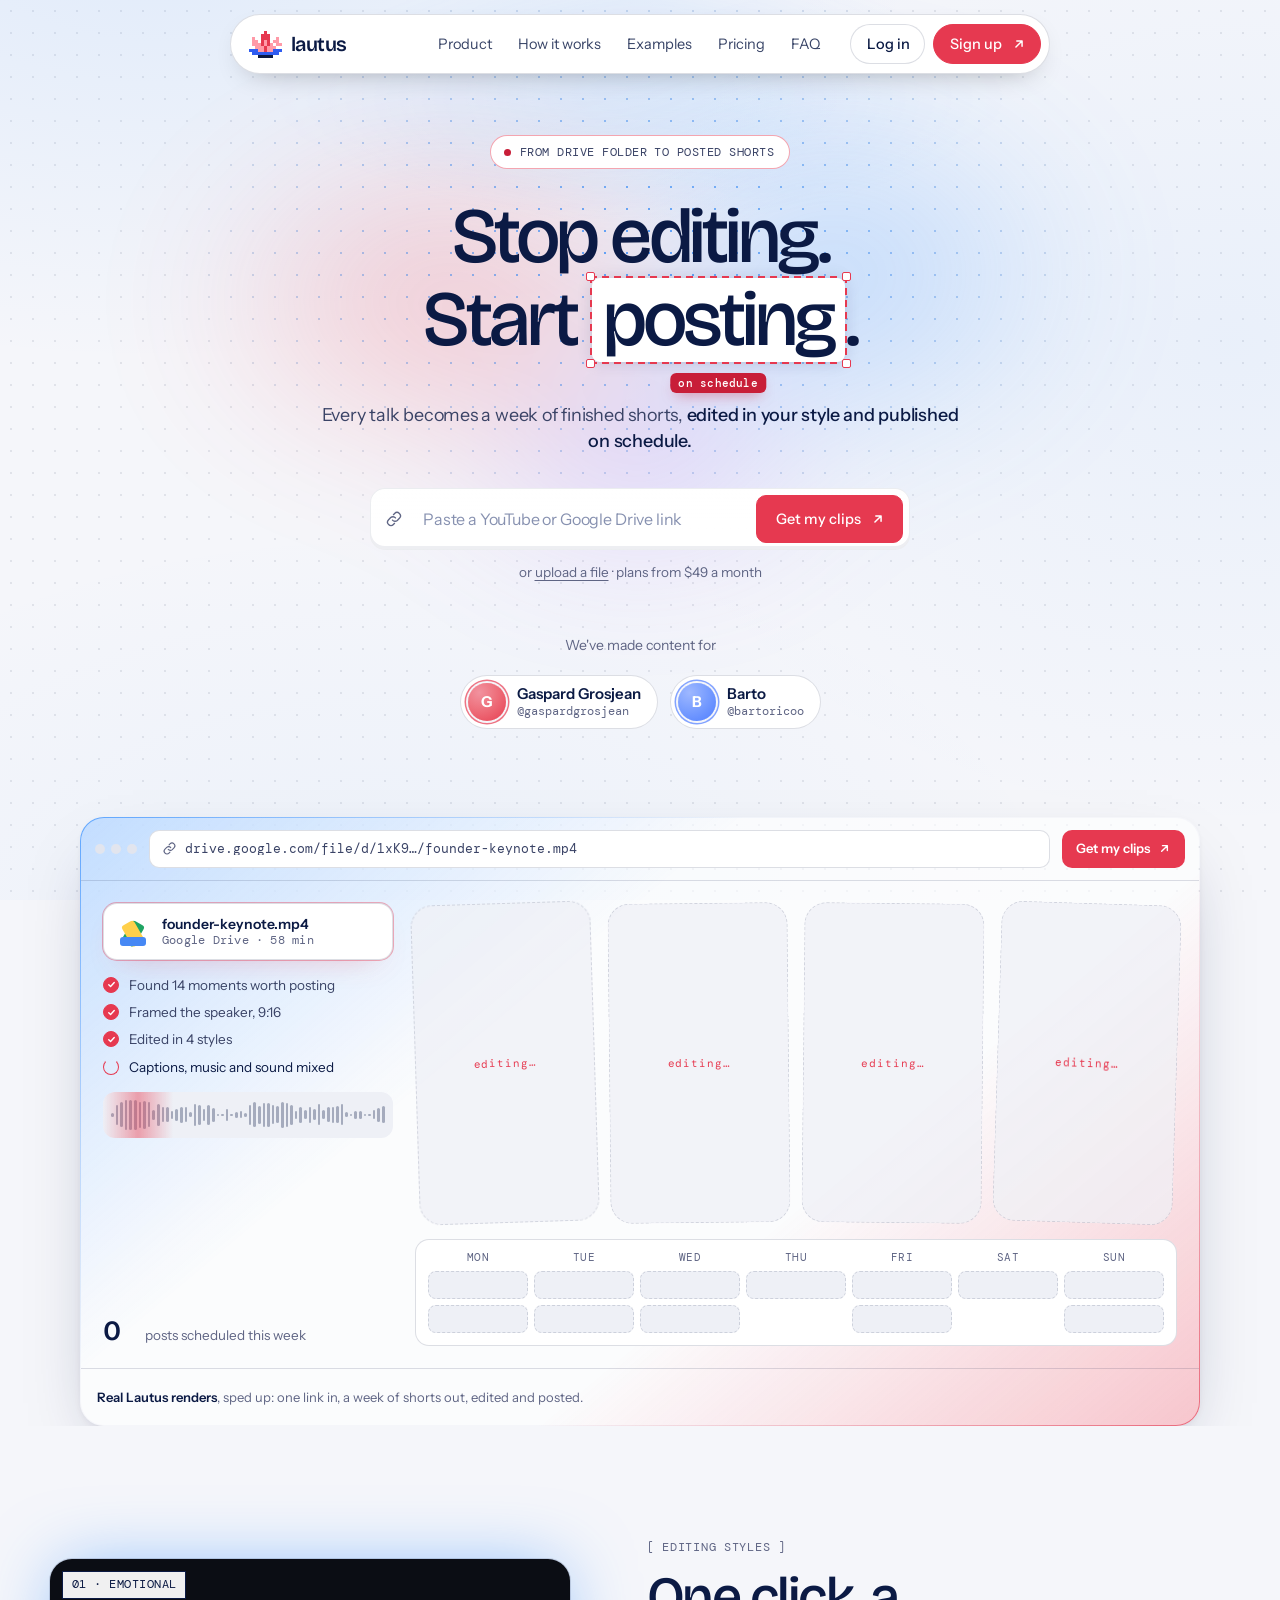
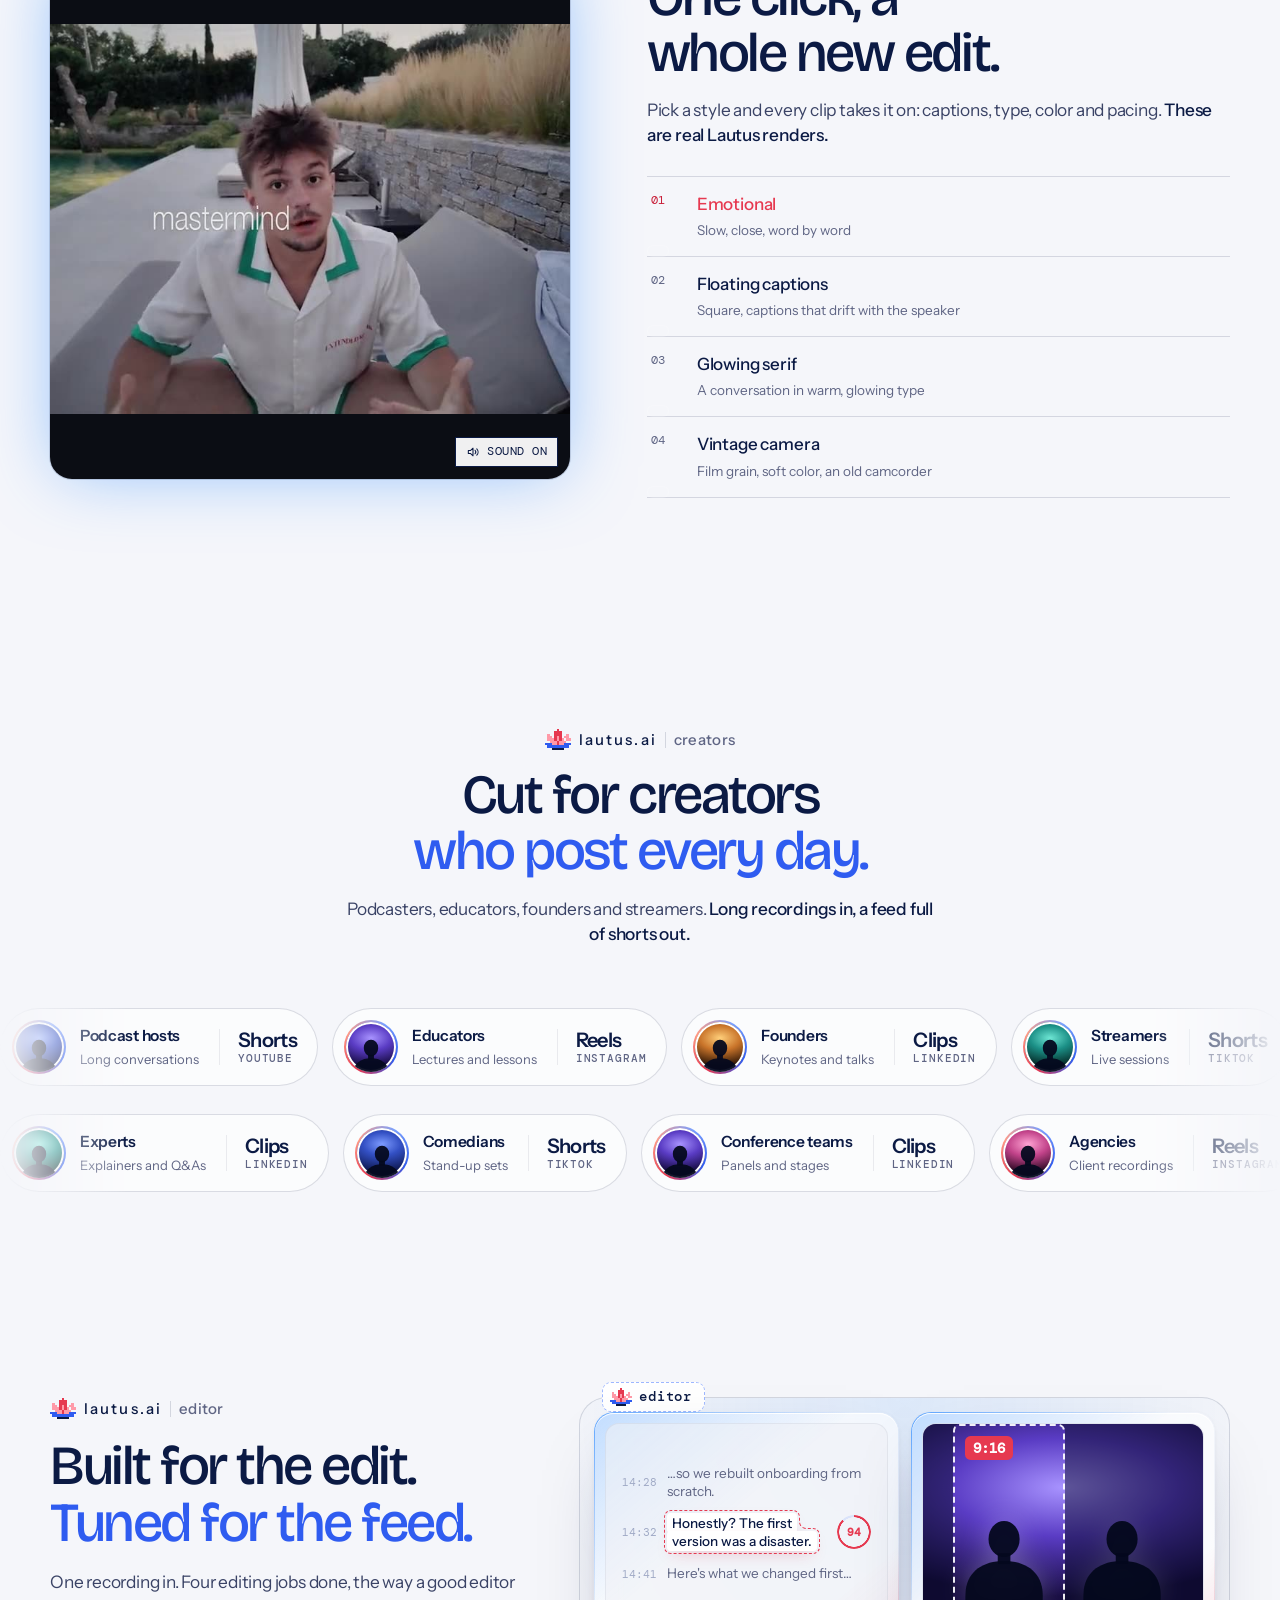
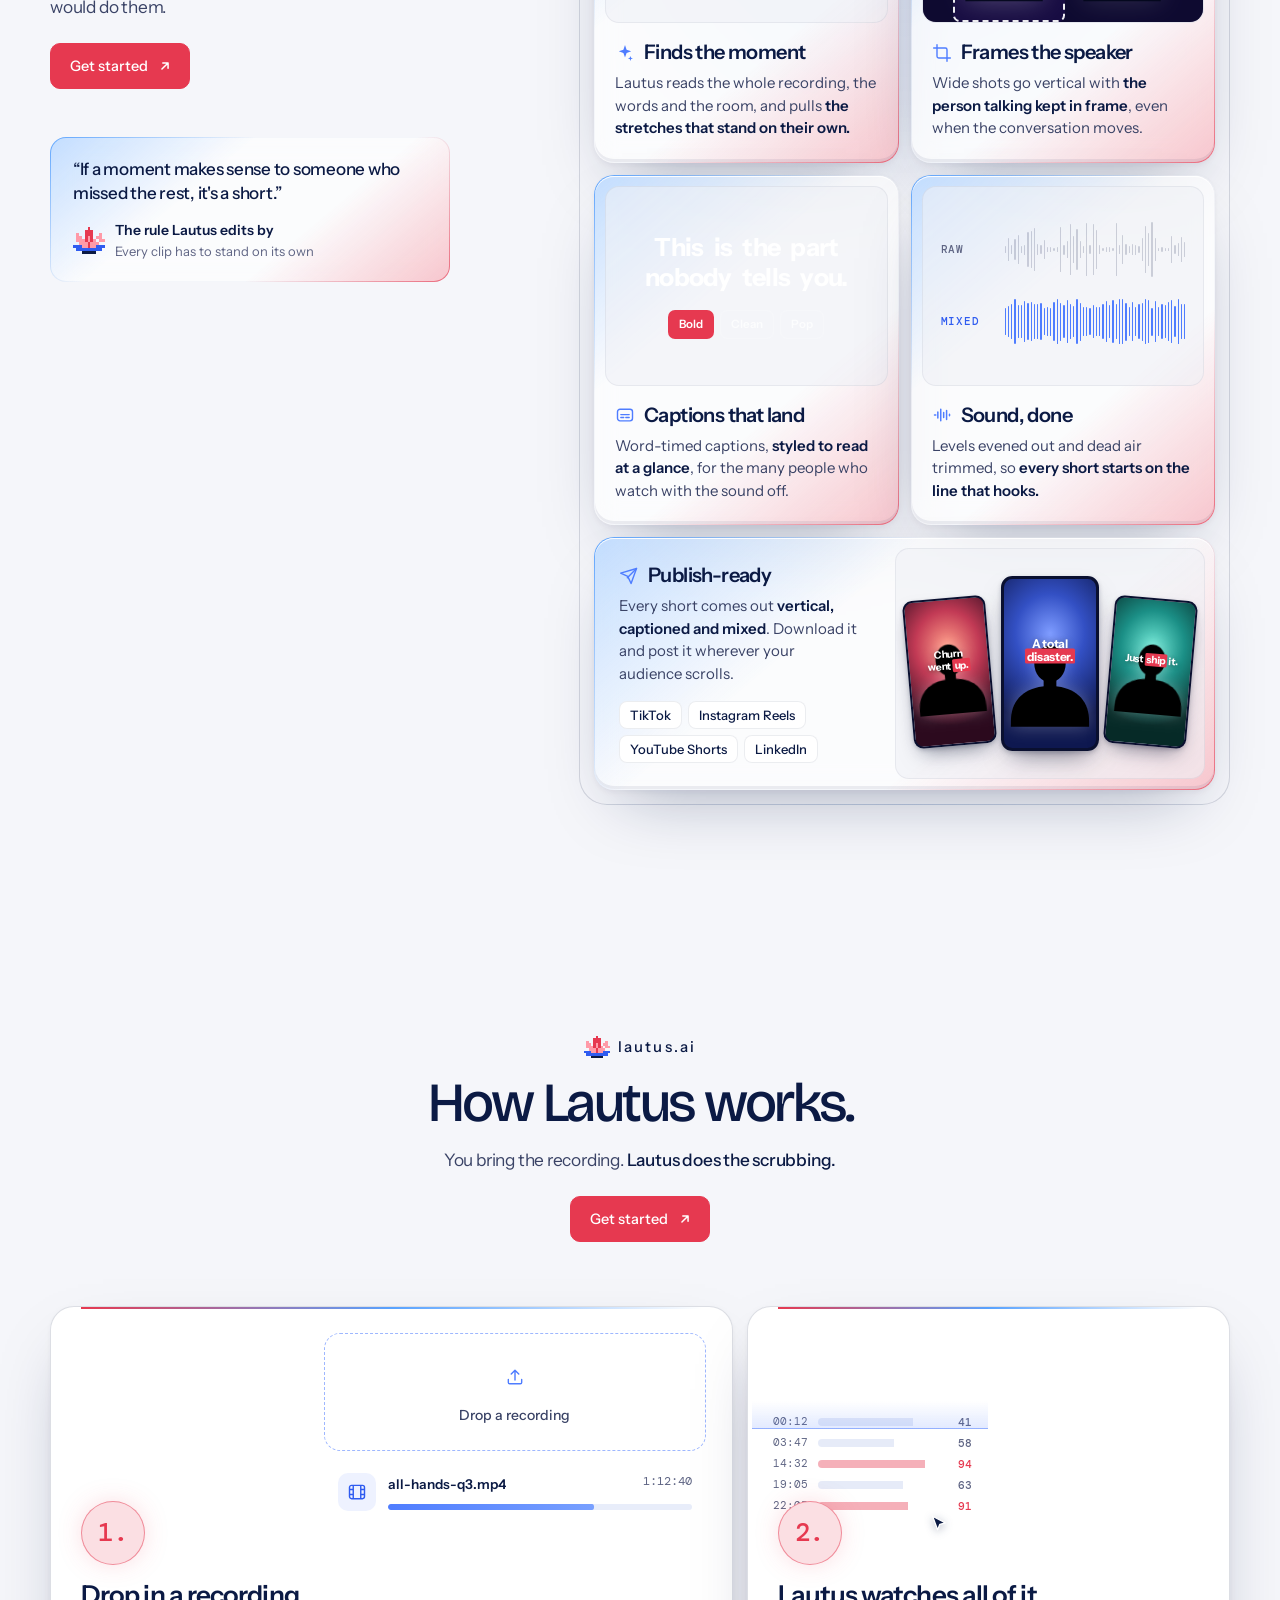
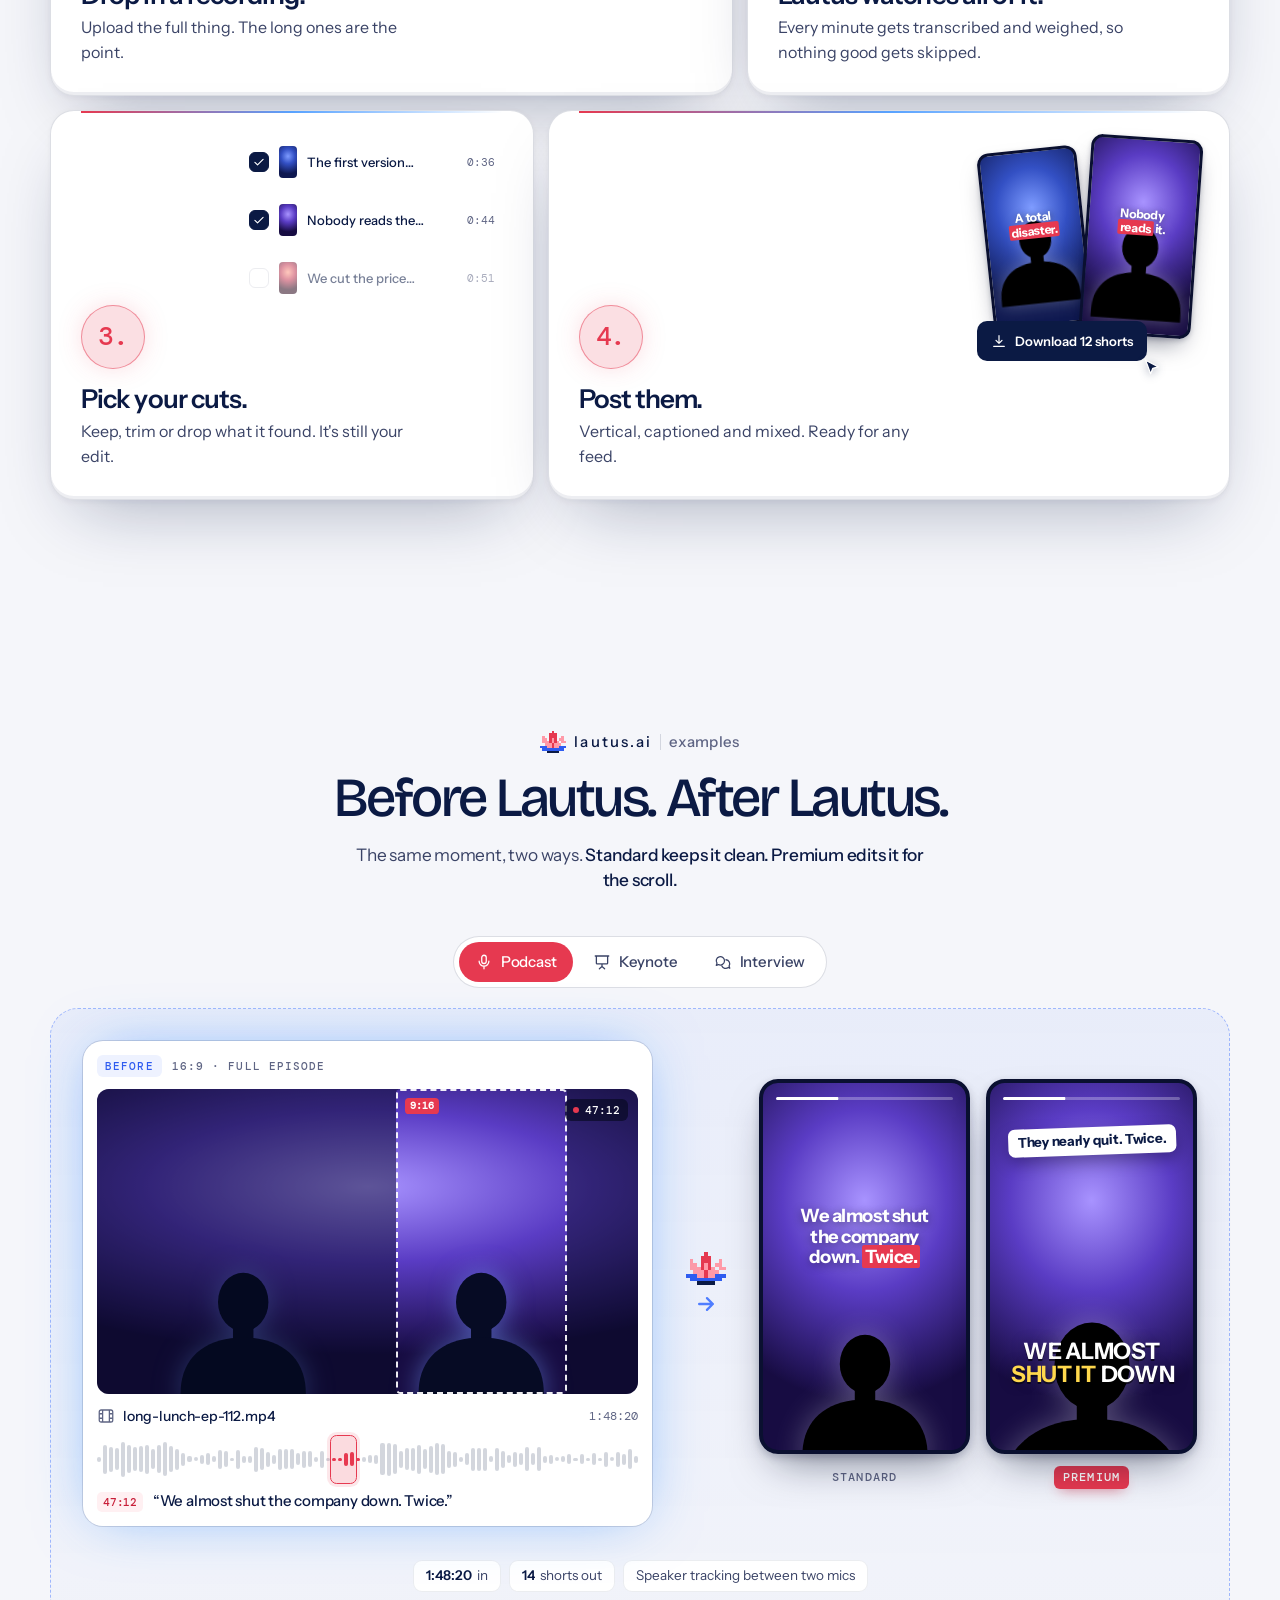
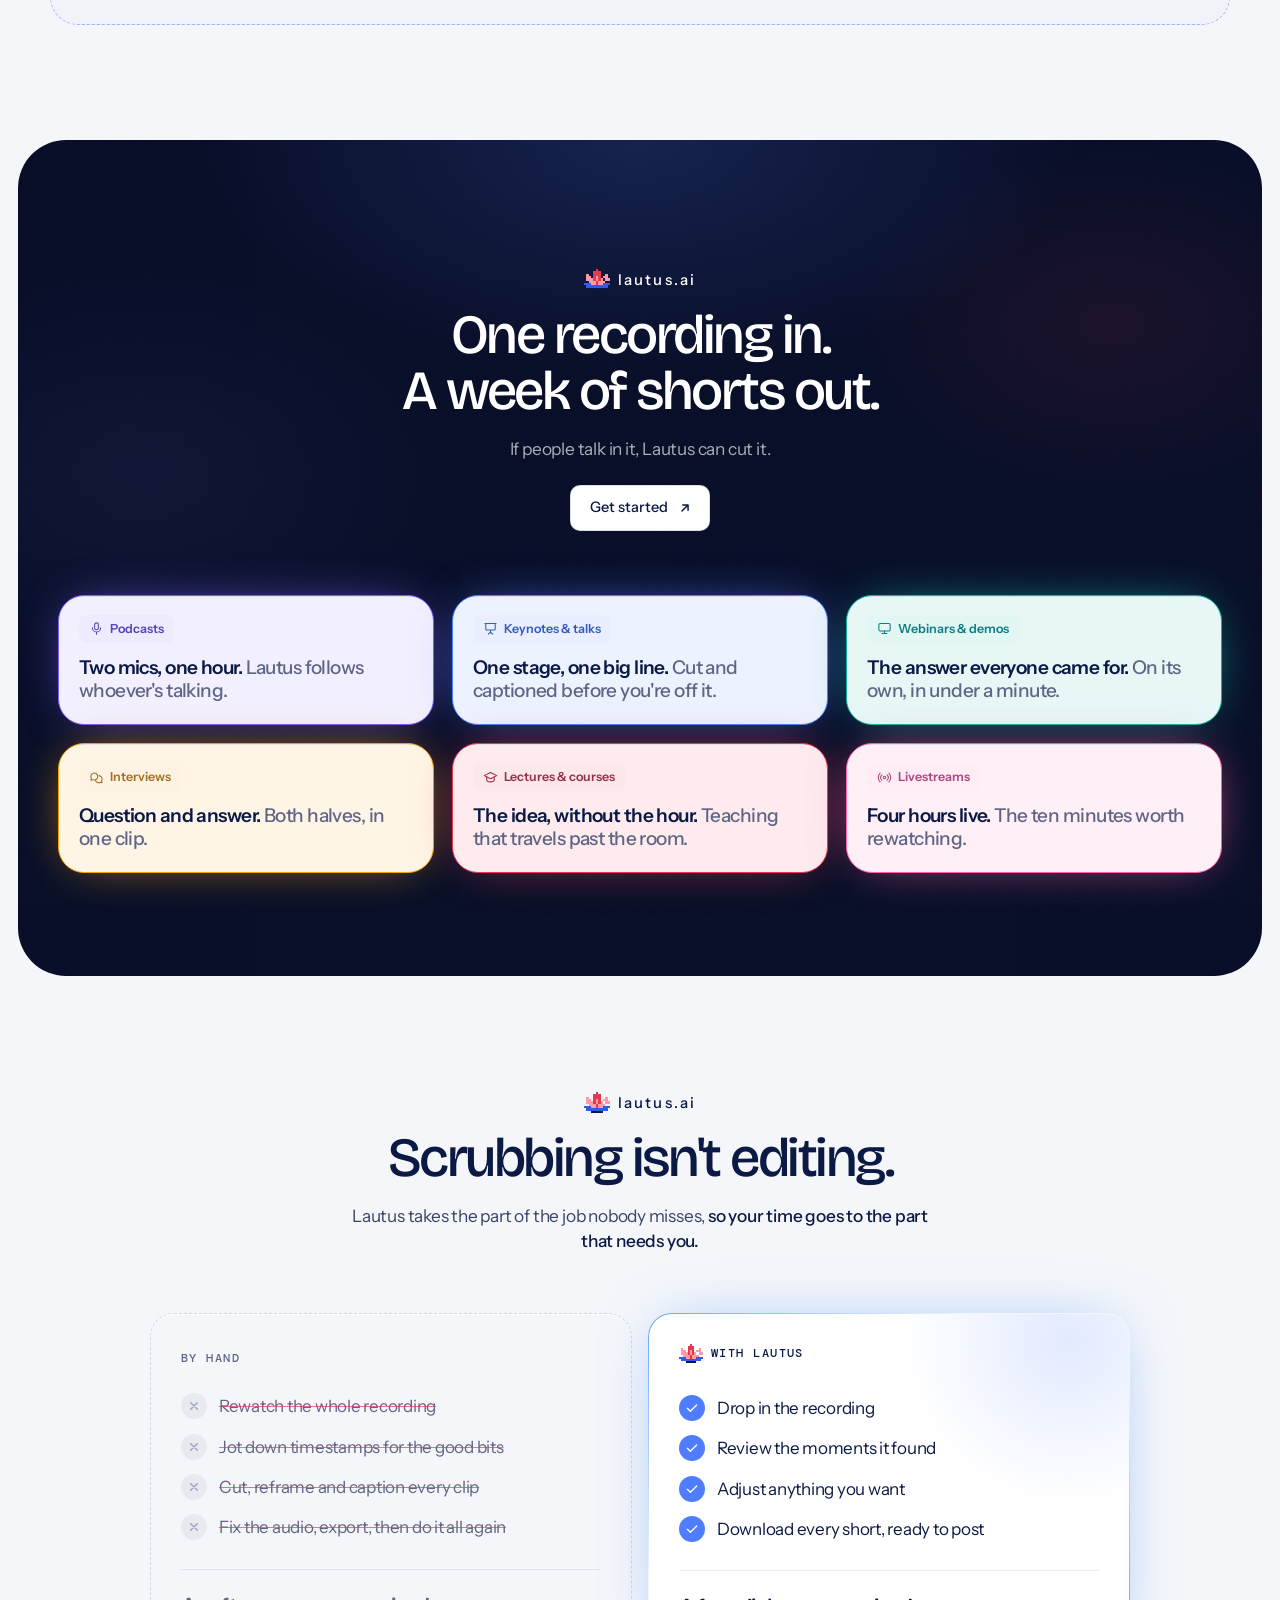
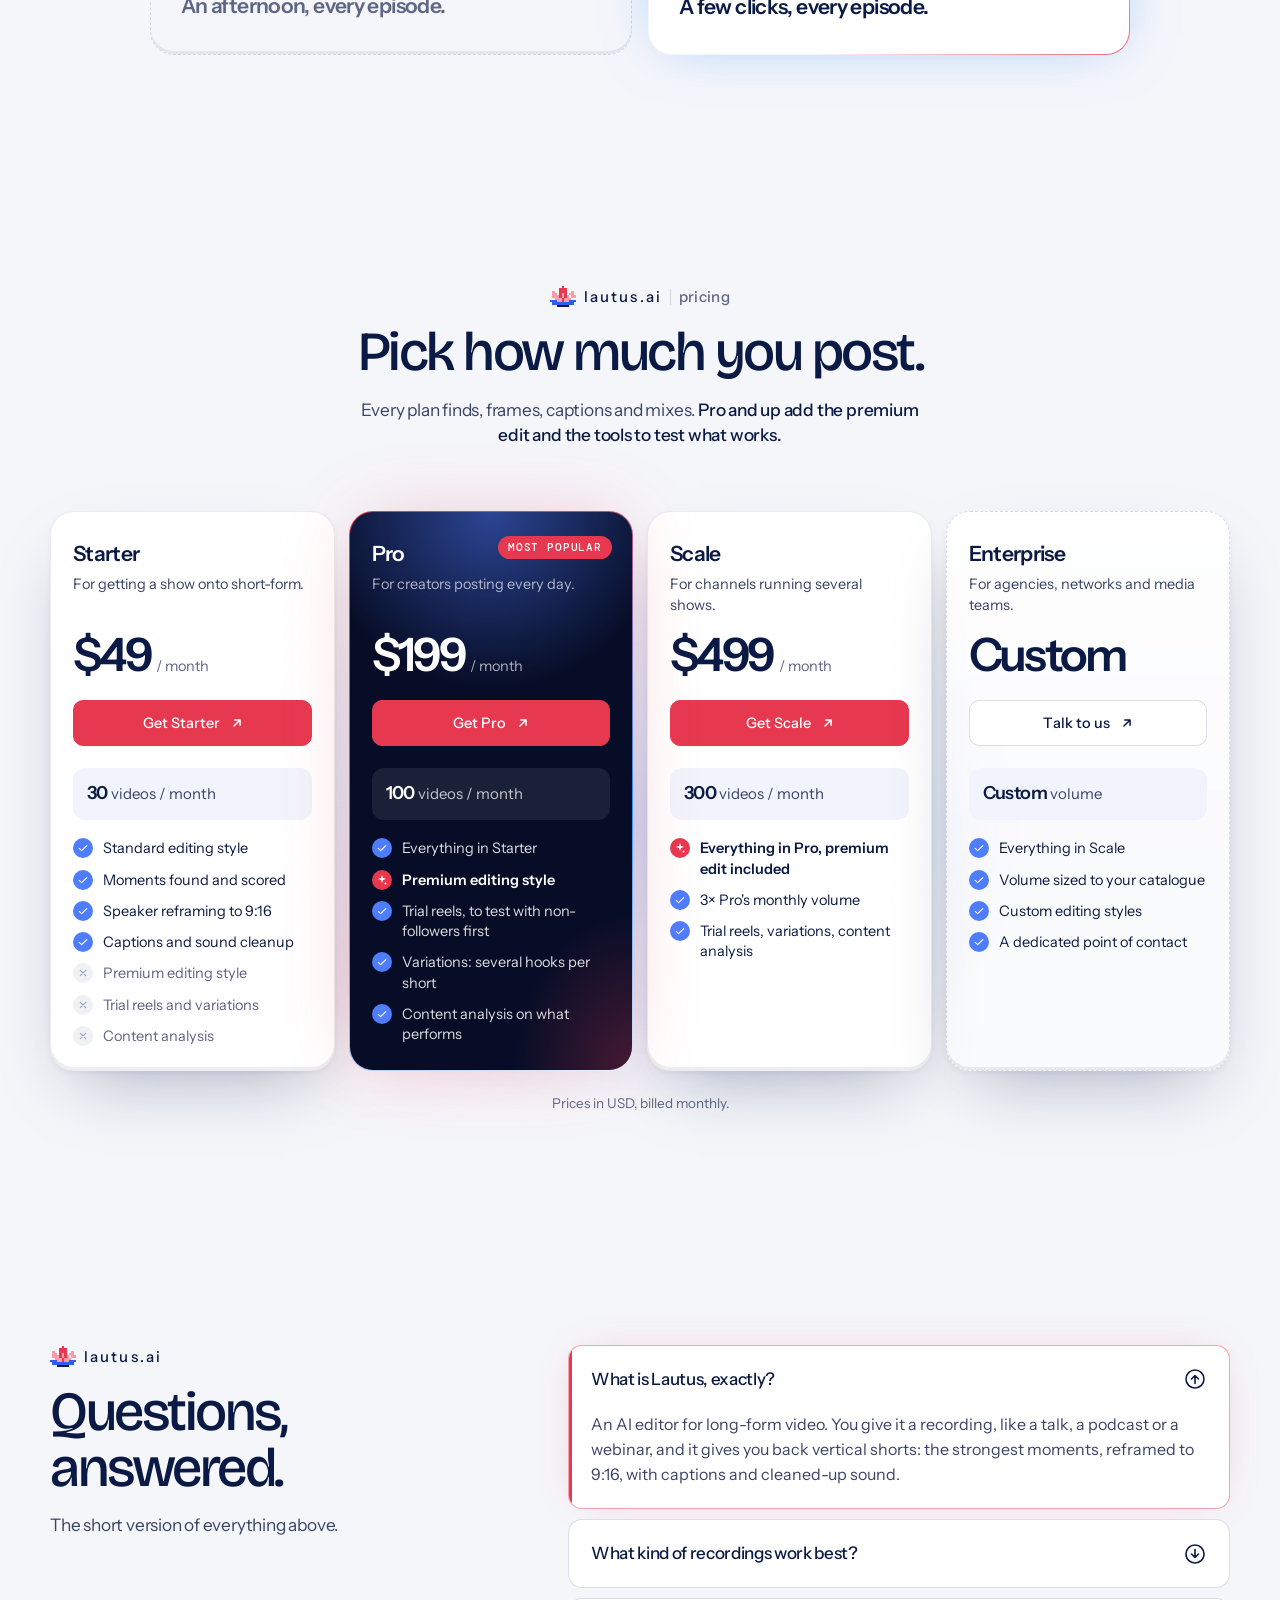
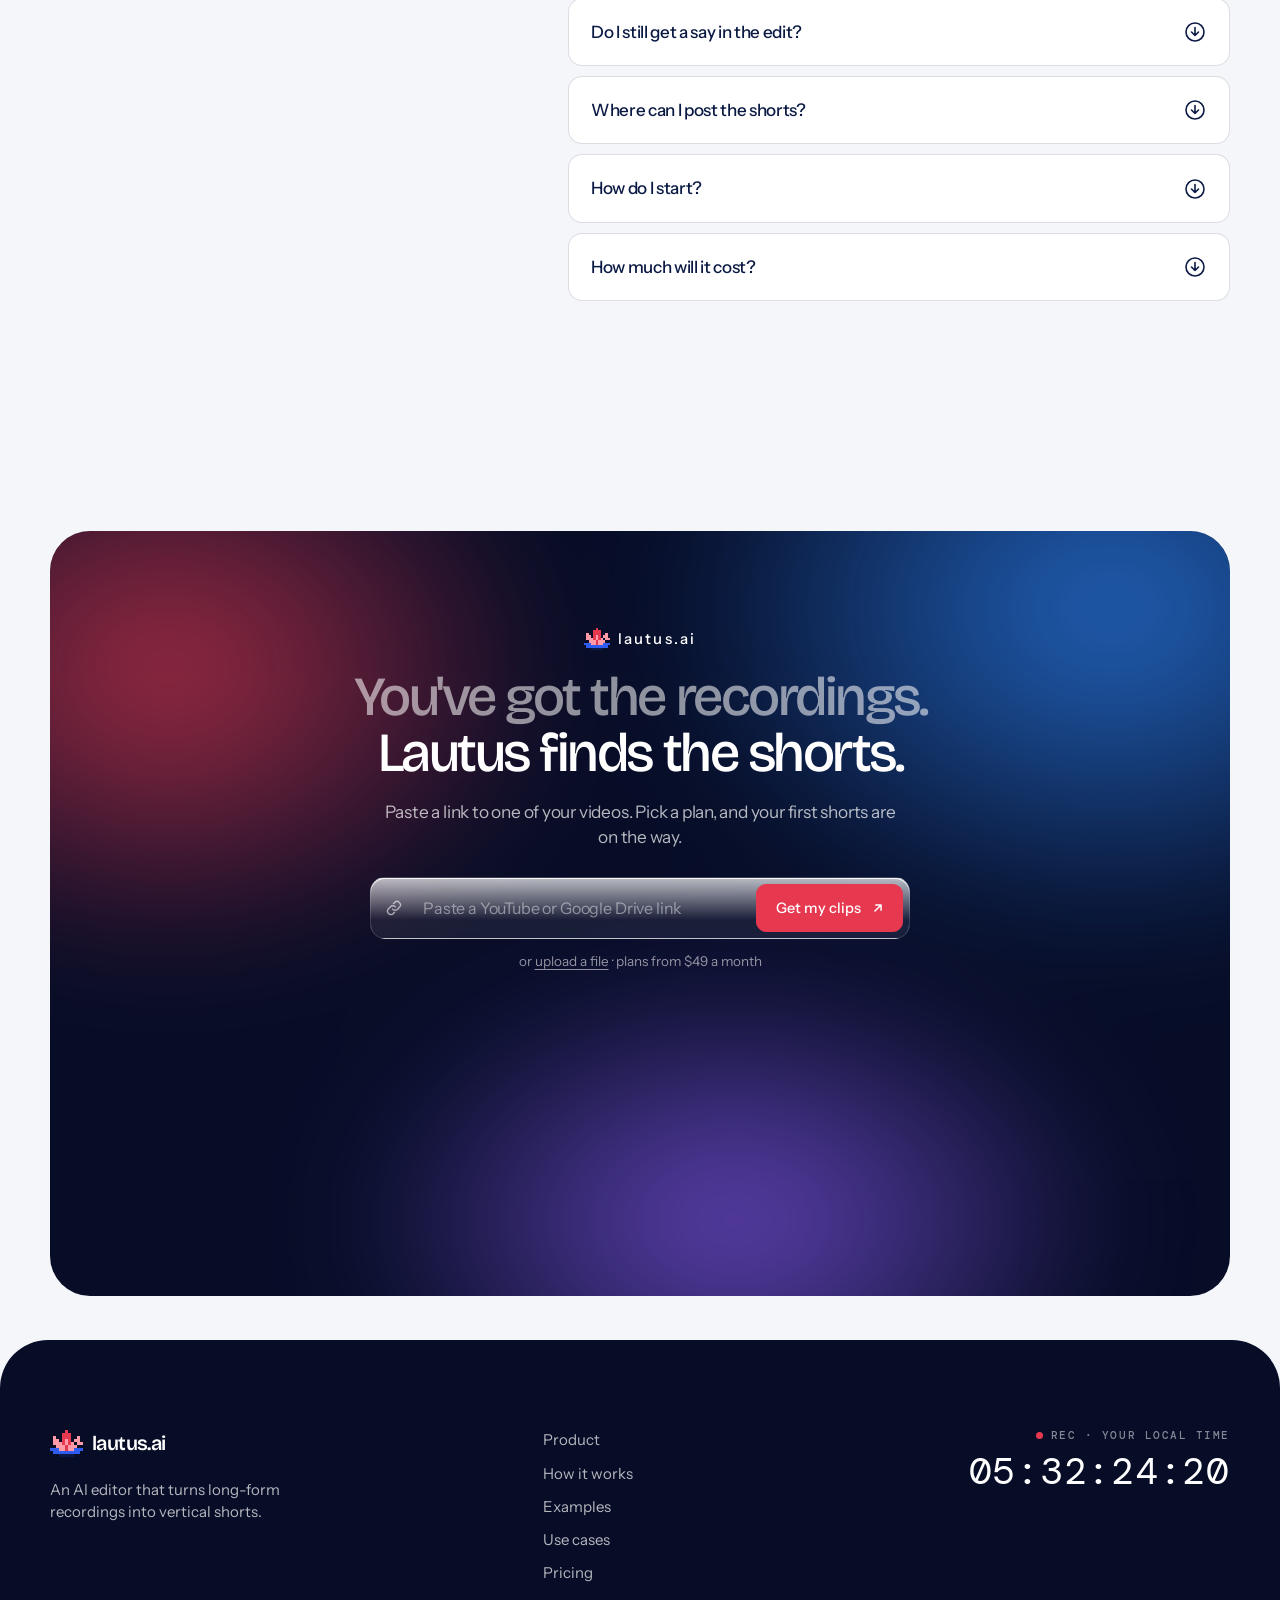
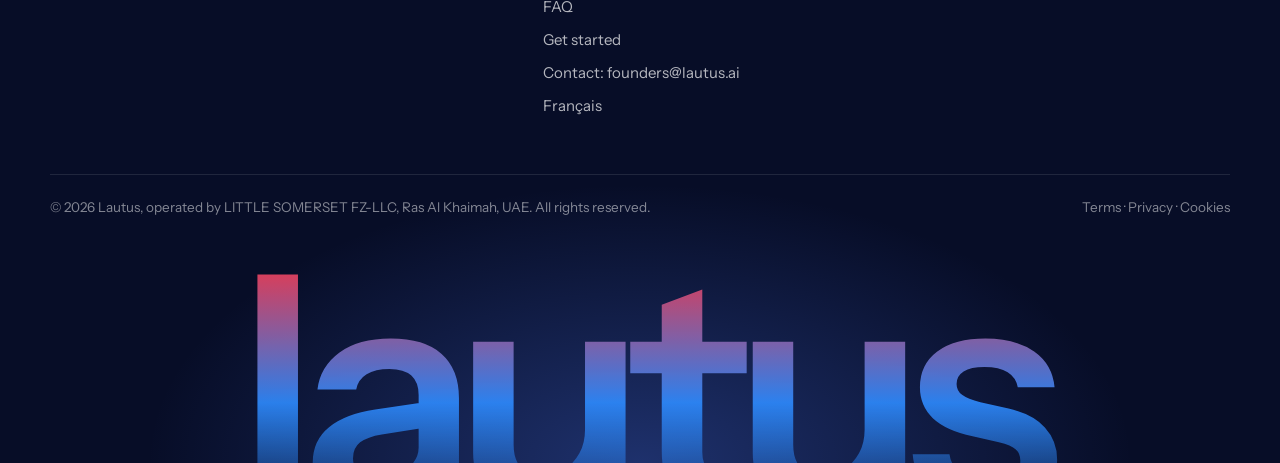
==== commit e5f3d68d: "SEO: French landing page /fr/ (montage de shorts par IA), hreflang, sitemap To ship after the beta g" ====
--- a/index.html
+++ b/index.html
@@ -13,6 +13,9 @@
   <link rel="apple-touch-icon" sizes="180x180" href="apple-touch-icon.png" />
   <link rel="manifest" href="site.webmanifest" />
   <link rel="canonical" href="https://lautus.ai/" />
+  <link rel="alternate" hreflang="en" href="https://lautus.ai/" />
+  <link rel="alternate" hreflang="fr" href="https://lautus.ai/fr/" />
+  <link rel="alternate" hreflang="x-default" href="https://lautus.ai/" />
 
   <script type="application/ld+json">
   {
@@ -836,11 +839,6 @@
 
           <div class="cases">
             <article class="case reveal" style="--c:#7c5cff">
-              <div class="case__art" aria-hidden="true">
-                <div class="short short--ghost sc-5"><svg class="short__person"><use href="#person" /></svg></div>
-                <div class="short sc-3"><svg class="short__person"><use href="#person" /></svg><span class="short__progress"><i></i></span><p class="short__cap">We almost shut the company down. <em>Twice.</em></p></div>
-                <div class="short short--ghost sc-2"><svg class="short__person"><use href="#person" /></svg></div>
-              </div>
               <div class="case__foot">
                 <span class="tag"><svg aria-hidden="true"><use href="#i-mic" /></svg>Podcasts</span>
                 <h3 class="case__title">Two mics, one hour. <span>Lautus follows whoever's talking.</span></h3>
@@ -848,11 +846,6 @@
             </article>
 
             <article class="case reveal" style="--d:1;--c:#4f7dff">
-              <div class="case__art" aria-hidden="true">
-                <div class="short short--ghost sc-3"><svg class="short__person"><use href="#person" /></svg></div>
-                <div class="short sc-1"><svg class="short__person"><use href="#person" /></svg><span class="short__progress"><i></i></span><p class="short__cap">Nobody remembers your slides. They remember <em>this.</em></p></div>
-                <div class="short short--ghost sc-4"><svg class="short__person"><use href="#person" /></svg></div>
-              </div>
               <div class="case__foot">
                 <span class="tag"><svg aria-hidden="true"><use href="#i-stage" /></svg>Keynotes &amp; talks</span>
                 <h3 class="case__title">One stage, one big line. <span>Cut and captioned before you're off it.</span></h3>
@@ -860,11 +853,6 @@
             </article>
 
             <article class="case reveal" style="--d:2;--c:#10b3a3">
-              <div class="case__art" aria-hidden="true">
-                <div class="short short--ghost sc-1"><svg class="short__person"><use href="#person" /></svg></div>
-                <div class="short sc-5"><svg class="short__person"><use href="#person" /></svg><span class="short__progress"><i></i></span><p class="short__cap">Here's the setting <em>everyone</em> misses.</p></div>
-                <div class="short short--ghost sc-3"><svg class="short__person"><use href="#person" /></svg></div>
-              </div>
               <div class="case__foot">
                 <span class="tag"><svg aria-hidden="true"><use href="#i-monitor" /></svg>Webinars &amp; demos</span>
                 <h3 class="case__title">The answer everyone came for. <span>On its own, in under a minute.</span></h3>
@@ -872,11 +860,6 @@
             </article>
 
             <article class="case reveal" style="--c:#f59e0b">
-              <div class="case__art" aria-hidden="true">
-                <div class="short short--ghost sc-2"><svg class="short__person"><use href="#person" /></svg></div>
-                <div class="short sc-4"><svg class="short__person"><use href="#person" /></svg><span class="short__progress"><i></i></span><p class="short__cap">I got the job by asking <em>one</em> question.</p></div>
-                <div class="short short--ghost sc-6"><svg class="short__person"><use href="#person" /></svg></div>
-              </div>
               <div class="case__foot">
                 <span class="tag"><svg aria-hidden="true"><use href="#i-chat" /></svg>Interviews</span>
                 <h3 class="case__title">Question and answer. <span>Both halves, in one clip.</span></h3>
@@ -884,11 +867,6 @@
             </article>
 
             <article class="case reveal" style="--d:1;--c:#e63950">
-              <div class="case__art" aria-hidden="true">
-                <div class="short short--ghost sc-4"><svg class="short__person"><use href="#person" /></svg></div>
-                <div class="short sc-2"><svg class="short__person"><use href="#person" /></svg><span class="short__progress"><i></i></span><p class="short__cap">The whole theory fits in <em>one</em> sentence.</p></div>
-                <div class="short short--ghost sc-1"><svg class="short__person"><use href="#person" /></svg></div>
-              </div>
               <div class="case__foot">
                 <span class="tag"><svg aria-hidden="true"><use href="#i-cap" /></svg>Lectures &amp; courses</span>
                 <h3 class="case__title">The idea, without the hour. <span>Teaching that travels past the room.</span></h3>
@@ -896,11 +874,6 @@
             </article>
 
             <article class="case reveal" style="--d:2;--c:#ff5fa2">
-              <div class="case__art" aria-hidden="true">
-                <div class="short short--ghost sc-5"><svg class="short__person"><use href="#person" /></svg></div>
-                <div class="short sc-6"><svg class="short__person"><use href="#person" /></svg><span class="short__progress"><i></i></span><p class="short__cap">Chat called it <em>before</em> I did.</p></div>
-                <div class="short short--ghost sc-3"><svg class="short__person"><use href="#person" /></svg></div>
-              </div>
               <div class="case__foot">
                 <span class="tag"><svg aria-hidden="true"><use href="#i-live" /></svg>Livestreams</span>
                 <h3 class="case__title">Four hours live. <span>The ten minutes worth rewatching.</span></h3>
@@ -1109,12 +1082,12 @@
             </p>
           </form>
 
-          <div class="cta__phones" aria-hidden="true">
-            <div class="short sc-4"><svg class="short__person"><use href="#person" /></svg><span class="short__progress"><i></i></span><p class="short__cap">I got the job by asking <em>one</em> question.</p></div>
-            <div class="short sc-3"><svg class="short__person"><use href="#person" /></svg><span class="short__progress"><i></i></span><p class="short__cap">We almost shut it down. <em>Twice.</em></p></div>
-            <div class="short sc-1"><svg class="short__person"><use href="#person" /></svg><span class="short__progress"><i></i></span><p class="short__cap">The first version was a <em>disaster.</em></p></div>
-            <div class="short sc-2"><svg class="short__person"><use href="#person" /></svg><span class="short__progress"><i></i></span><p class="short__cap">The theory fits in <em>one</em> sentence.</p></div>
-            <div class="short sc-5"><svg class="short__person"><use href="#person" /></svg><span class="short__progress"><i></i></span><p class="short__cap">Here's the setting <em>everyone</em> misses.</p></div>
+          <div class="cta__phones" aria-label="Real clips made by Lautus">
+            <div class="realclip"><video muted loop playsinline preload="none" poster="media/clips/rolex-bali.jpg" data-src="media/clips/rolex-bali.mp4" data-lazyloop aria-label="Real Lautus clip: Pourquoi il n'a pas emporté sa Rolex à Bali"></video></div>
+            <div class="realclip"><video muted loop playsinline preload="none" poster="media/clips/argent-bonheur.jpg" data-src="media/clips/argent-bonheur.mp4" data-lazyloop aria-label="Real Lautus clip: L'argent fait-il vraiment le bonheur"></video></div>
+            <div class="realclip"><video muted loop playsinline preload="none" poster="media/clips/plus-que-les-ventes.jpg" data-src="media/clips/plus-que-les-ventes.mp4" data-lazyloop aria-label="Real Lautus clip: Ce qui compte plus que les ventes"></video></div>
+            <div class="realclip"><video muted loop playsinline preload="none" poster="media/clips/saas-copine.jpg" data-src="media/clips/saas-copine.mp4" data-lazyloop aria-label="Real Lautus clip: Un SaaS qui te dit si ta copine te trompe"></video></div>
+            <div class="realclip"><video muted loop playsinline preload="none" poster="media/clips/statut.jpg" data-src="media/clips/statut.mp4" data-lazyloop aria-label="Real Lautus clip: Le statut qu'il recommande à ceux qui démarrent"></video></div>
           </div>
         </div>
       </div>
@@ -1140,6 +1113,7 @@
         <a href="#faq">FAQ</a>
         <a href="#access" data-to-form>Get started</a>
         <a href="mailto:founders@lautus.ai">Contact: founders@lautus.ai</a>
+        <a href="/fr/" hreflang="fr" lang="fr">Français</a>
       </nav>
       <div class="tc" aria-hidden="true">
         <span class="tc__label"><i></i>REC · your local time</span>
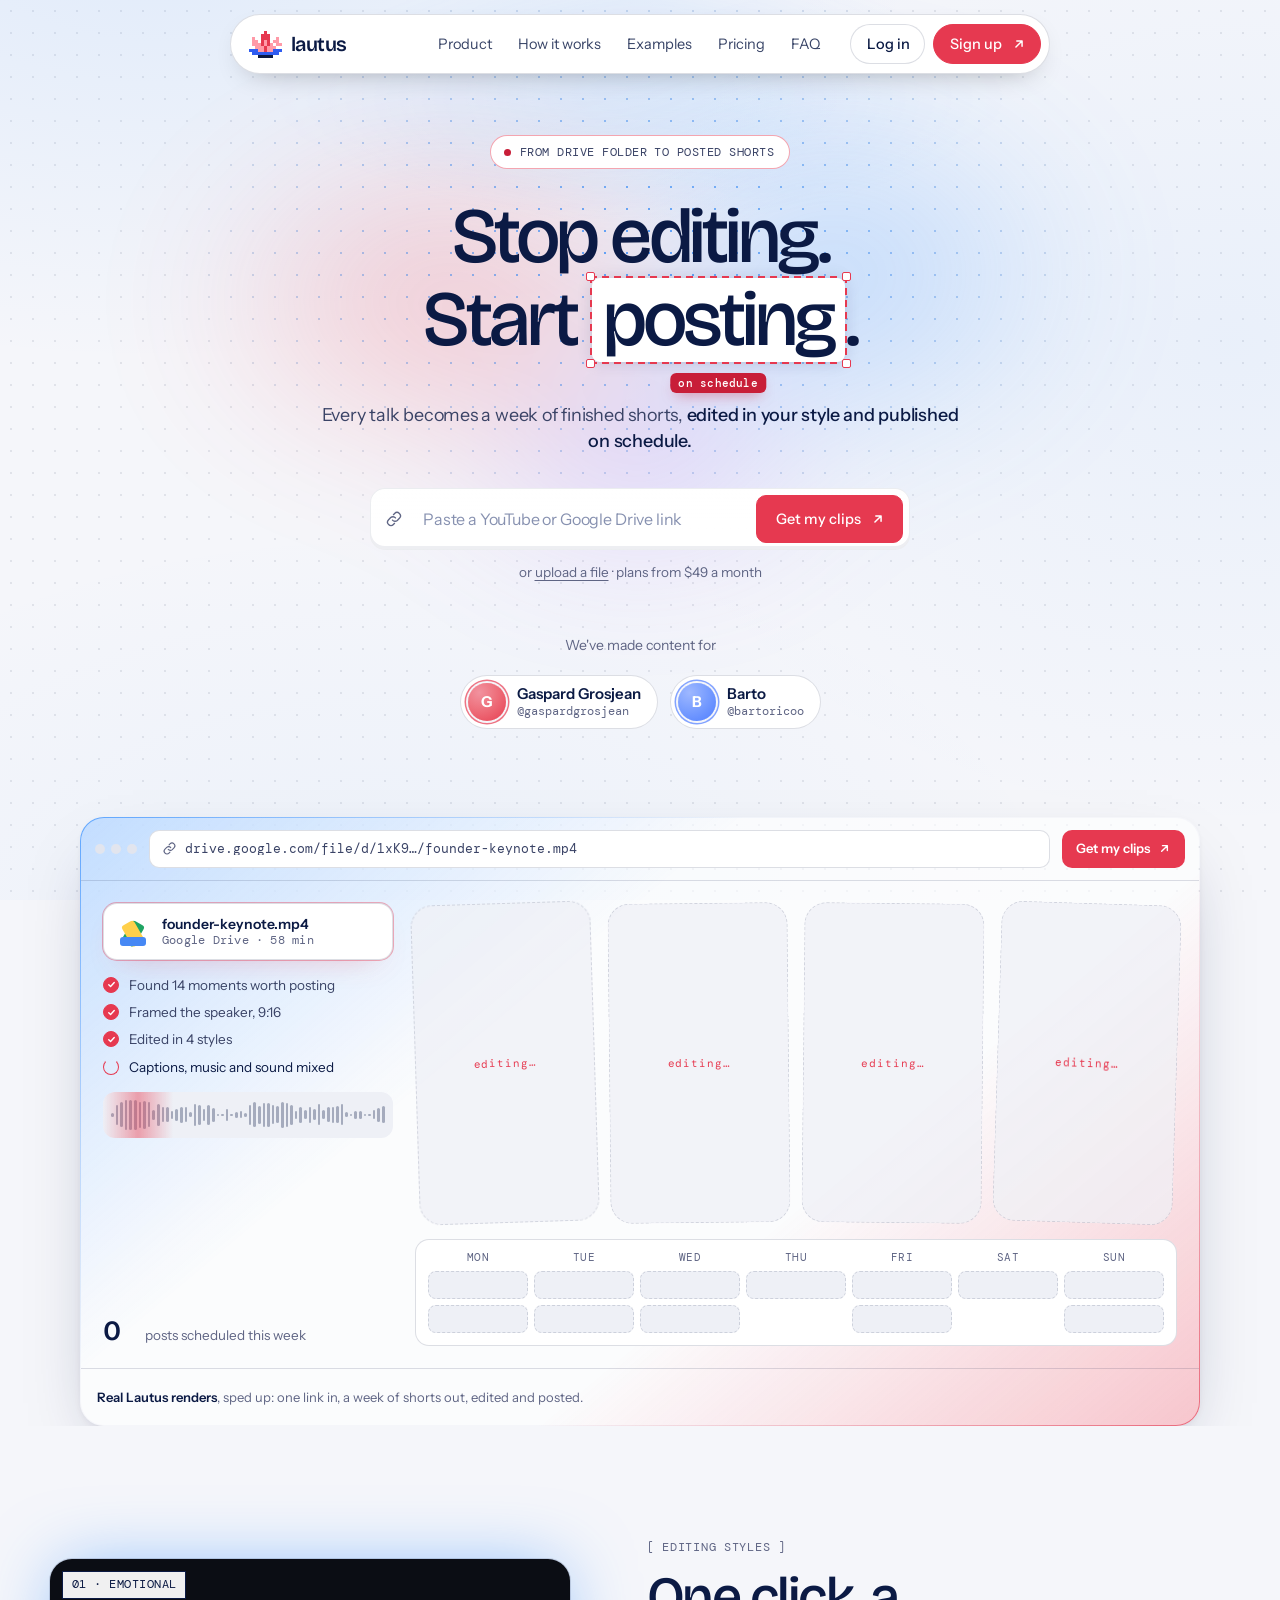
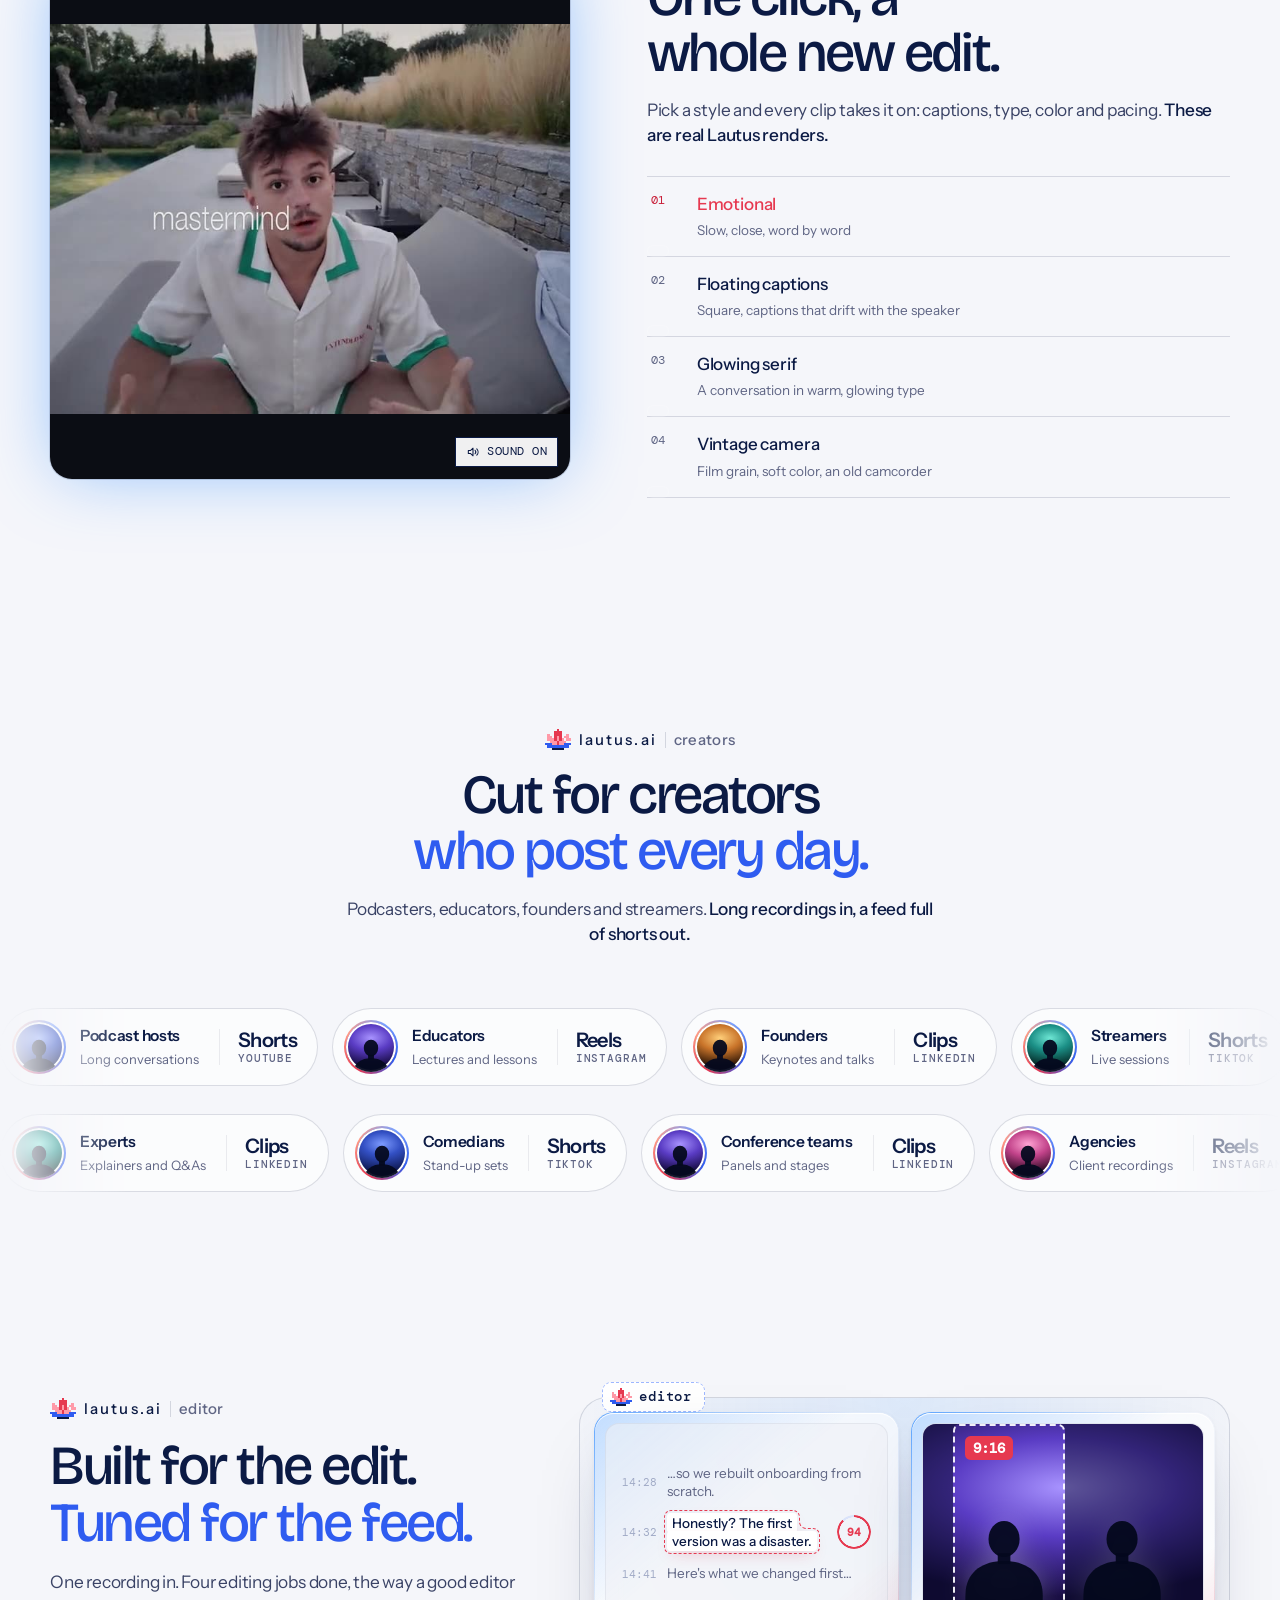
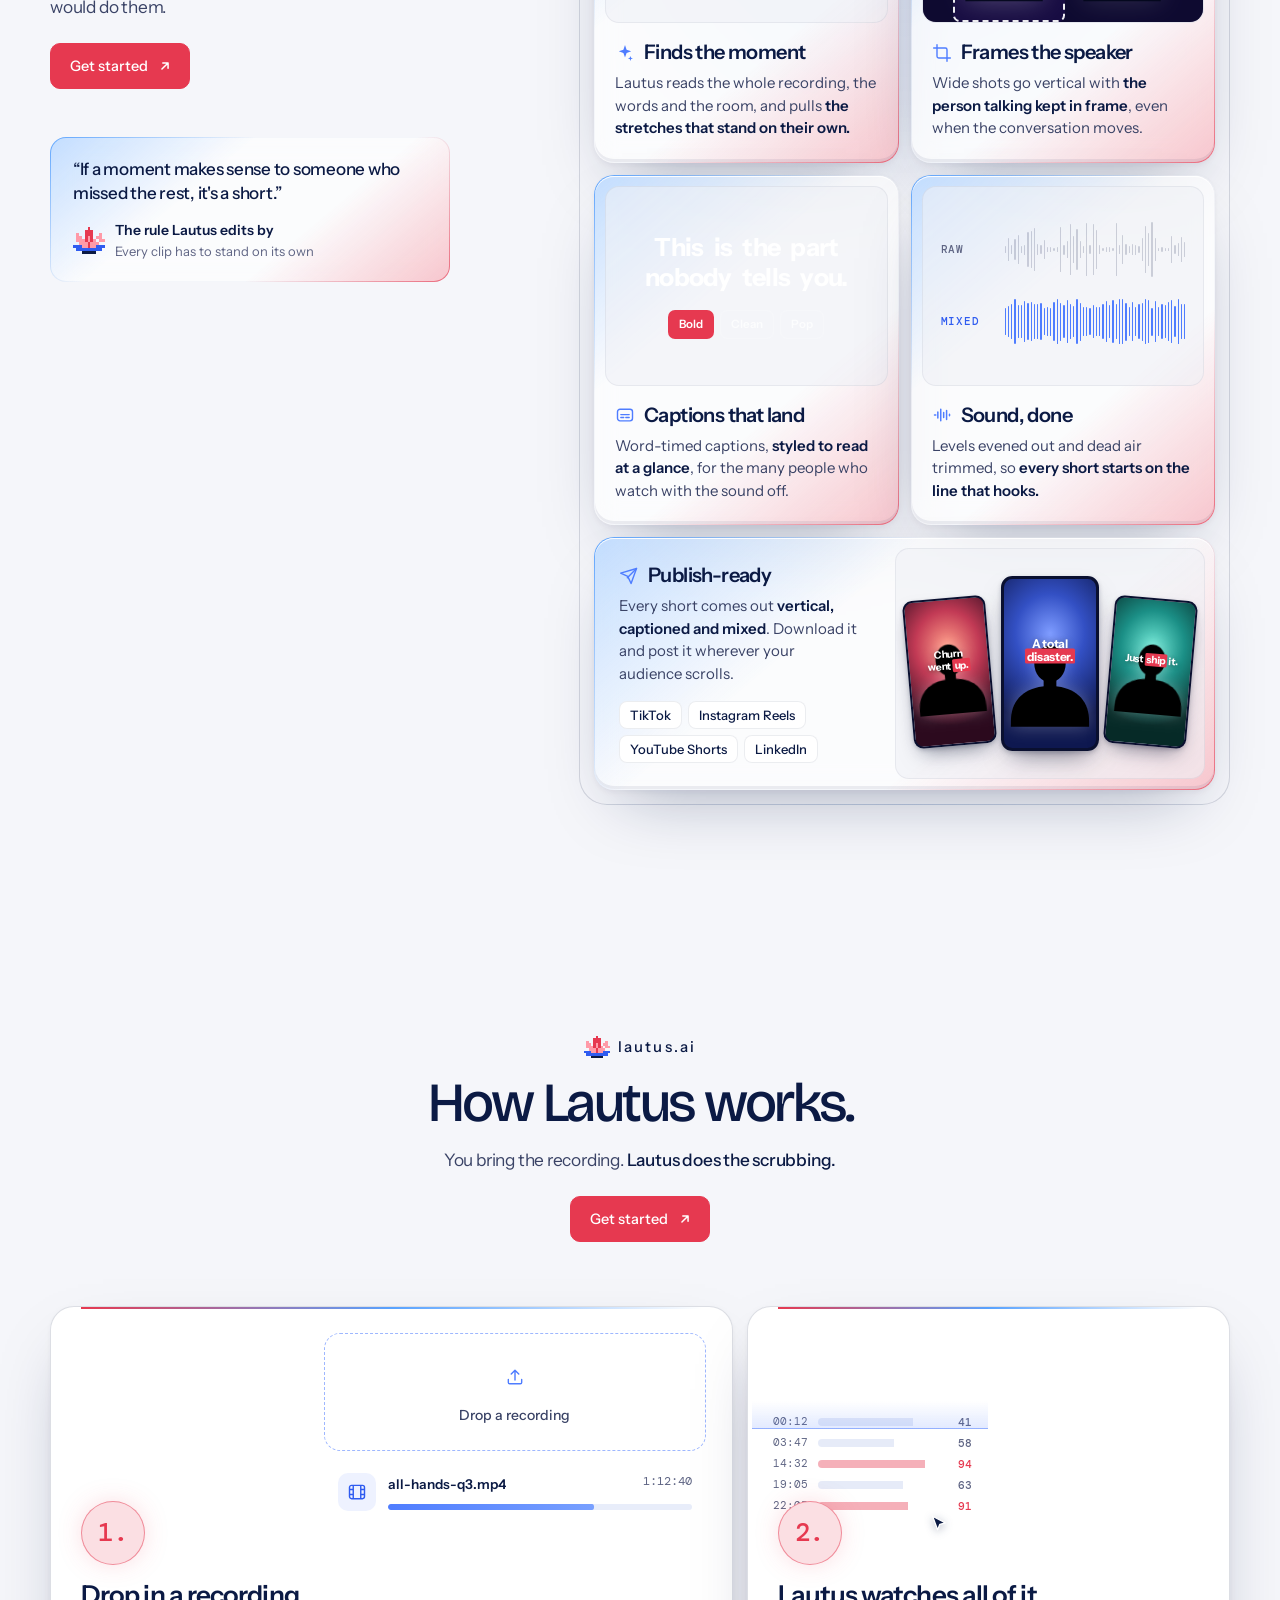
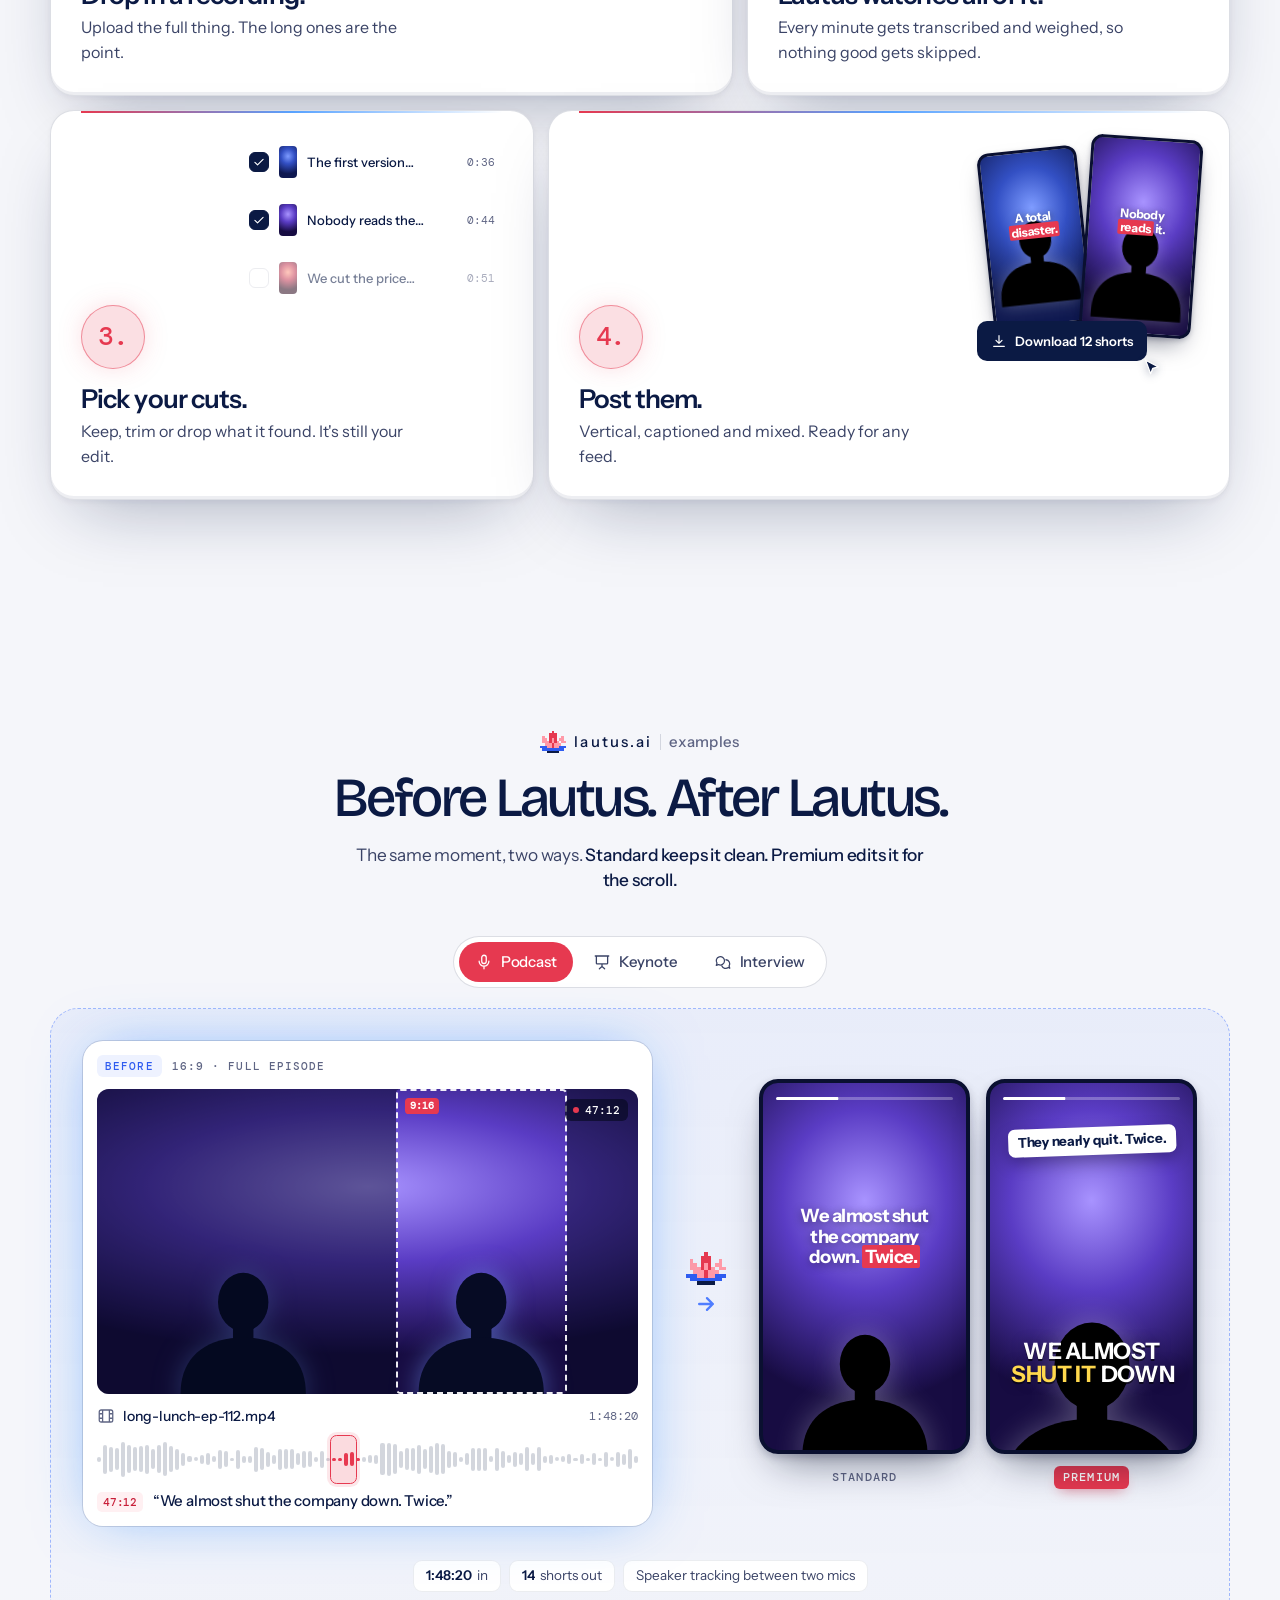
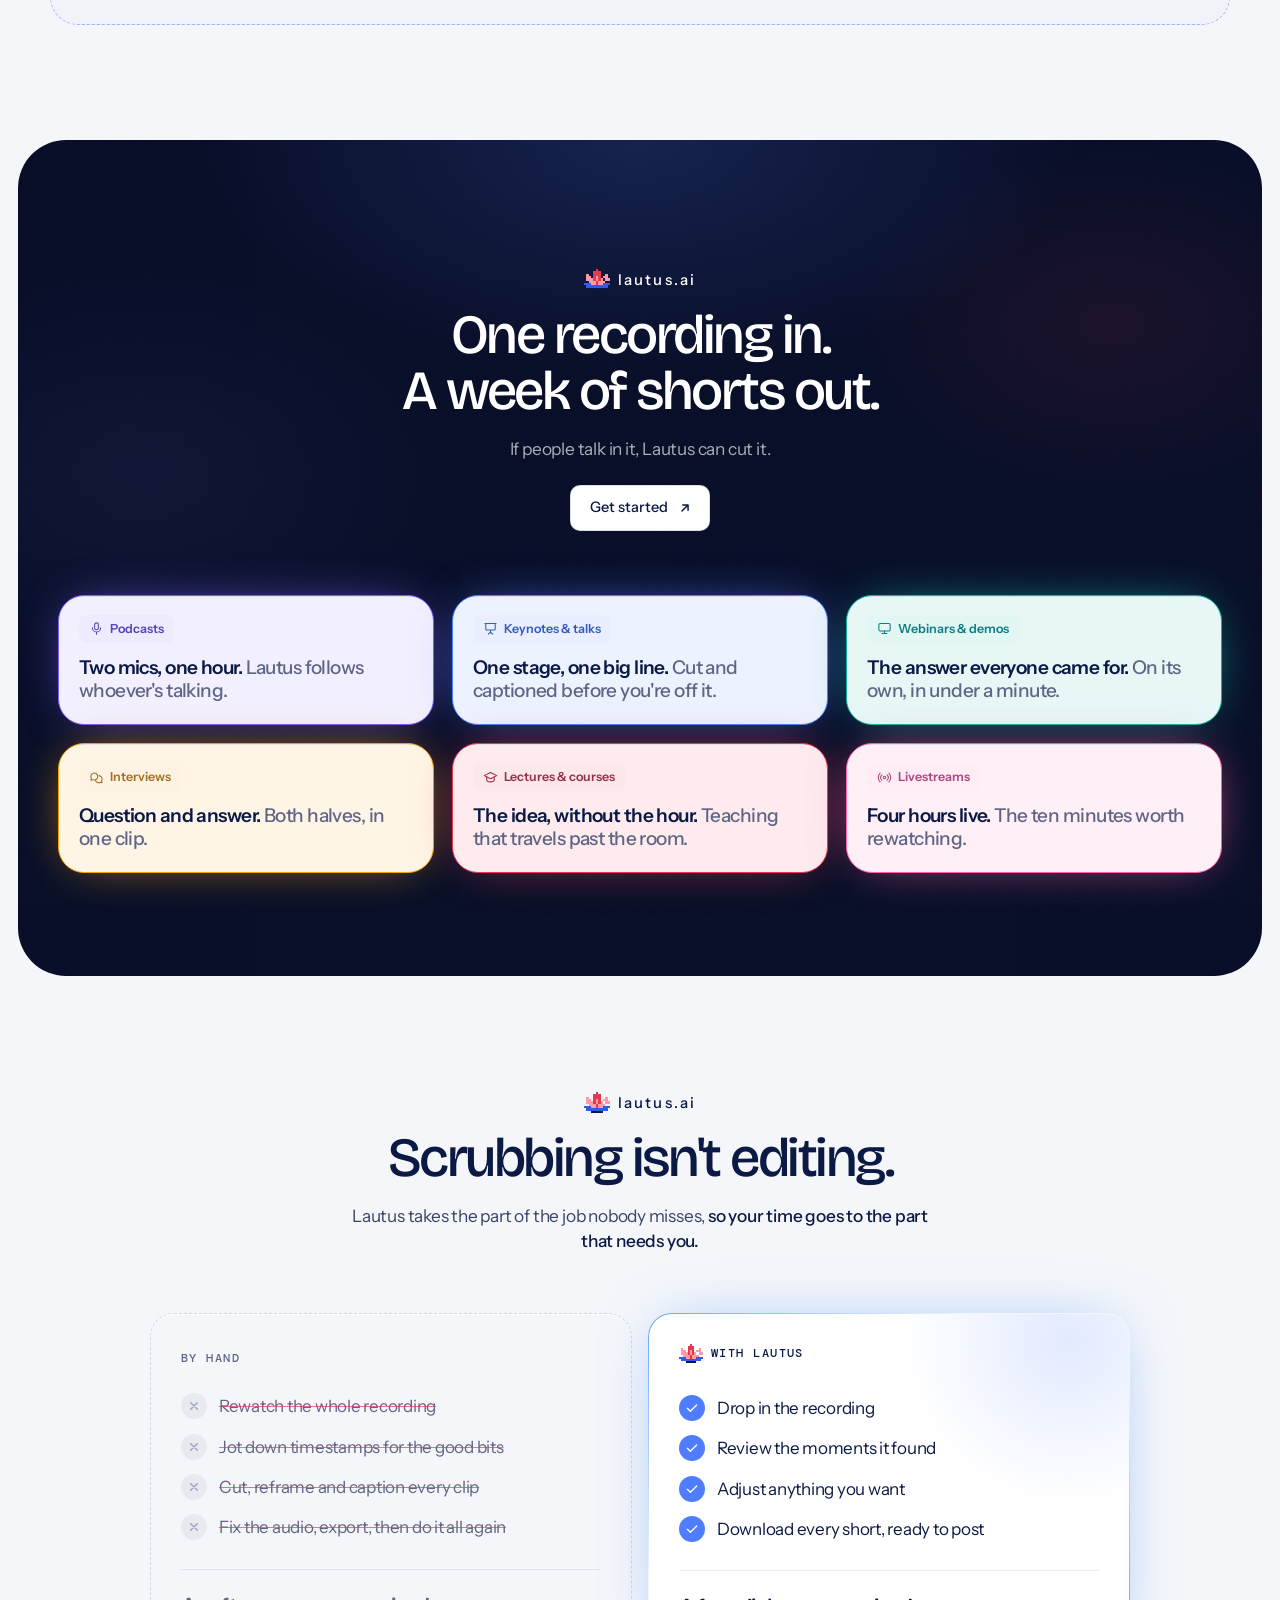
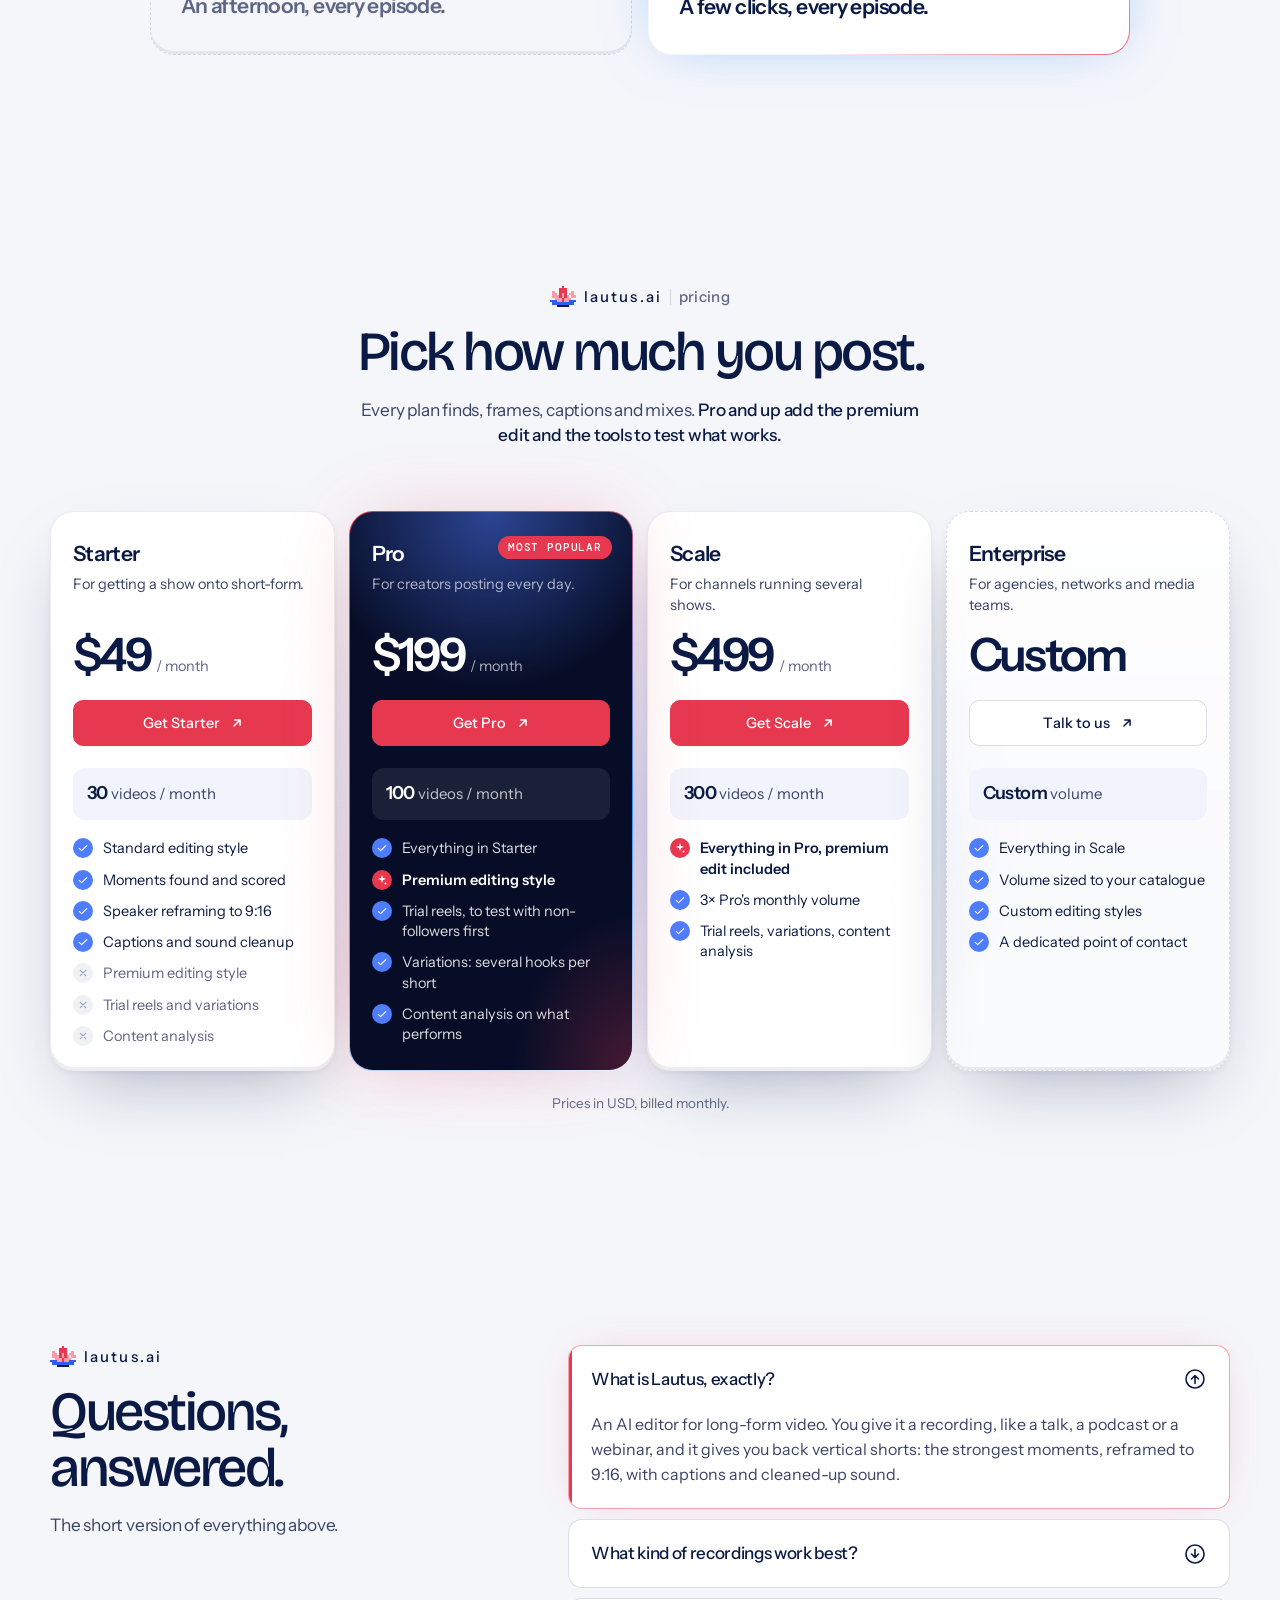
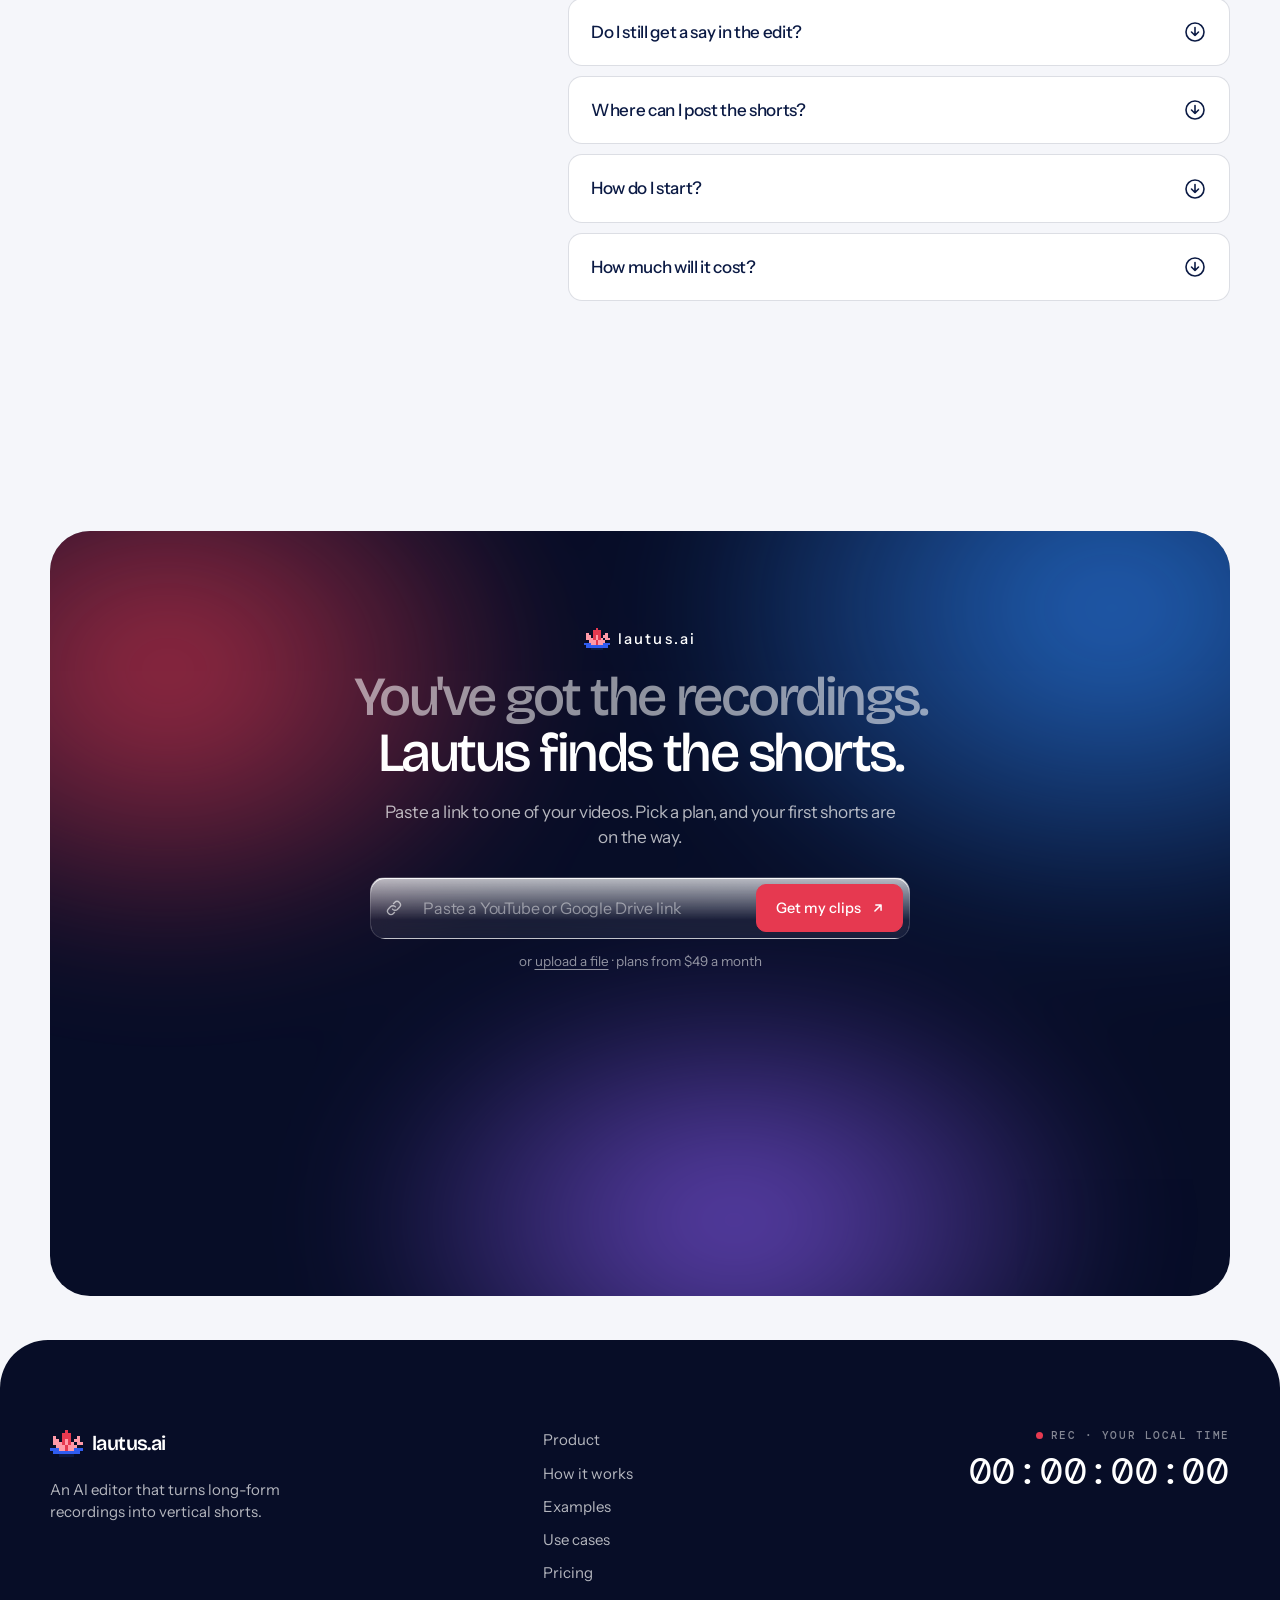
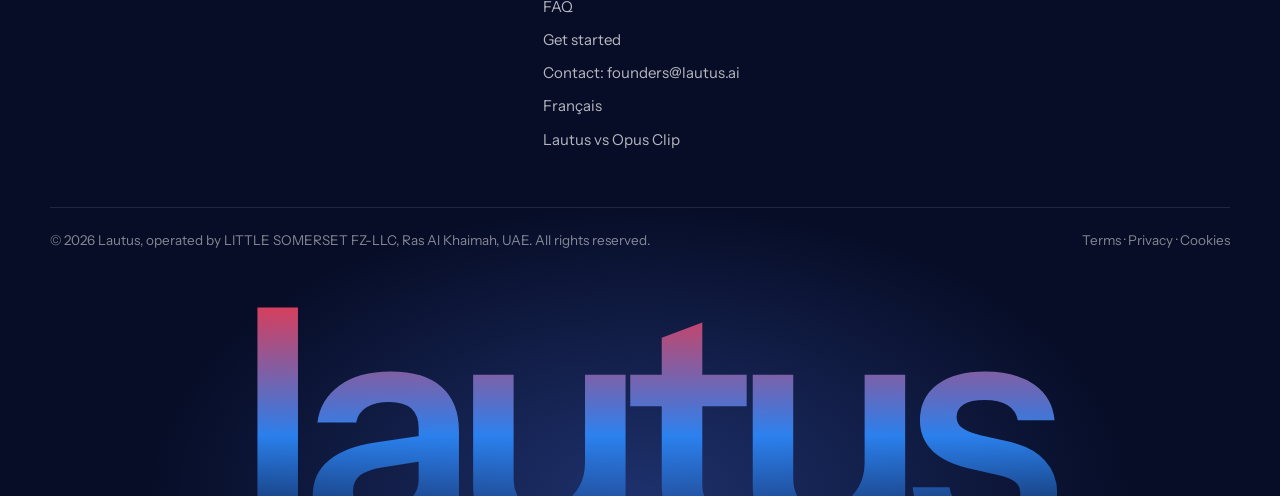
==== commit 0450e689: "SEO: honest Opus Clip alternative page, linked from footer and sitemap Co-Authored-By: Claude Opus 5" ====
--- a/index.html
+++ b/index.html
@@ -1114,6 +1114,7 @@
         <a href="#access" data-to-form>Get started</a>
         <a href="mailto:founders@lautus.ai">Contact: founders@lautus.ai</a>
         <a href="/fr/" hreflang="fr" lang="fr">Français</a>
+        <a href="/opus-clip-alternative/">Lautus vs Opus Clip</a>
       </nav>
       <div class="tc" aria-hidden="true">
         <span class="tc__label"><i></i>REC · your local time</span>
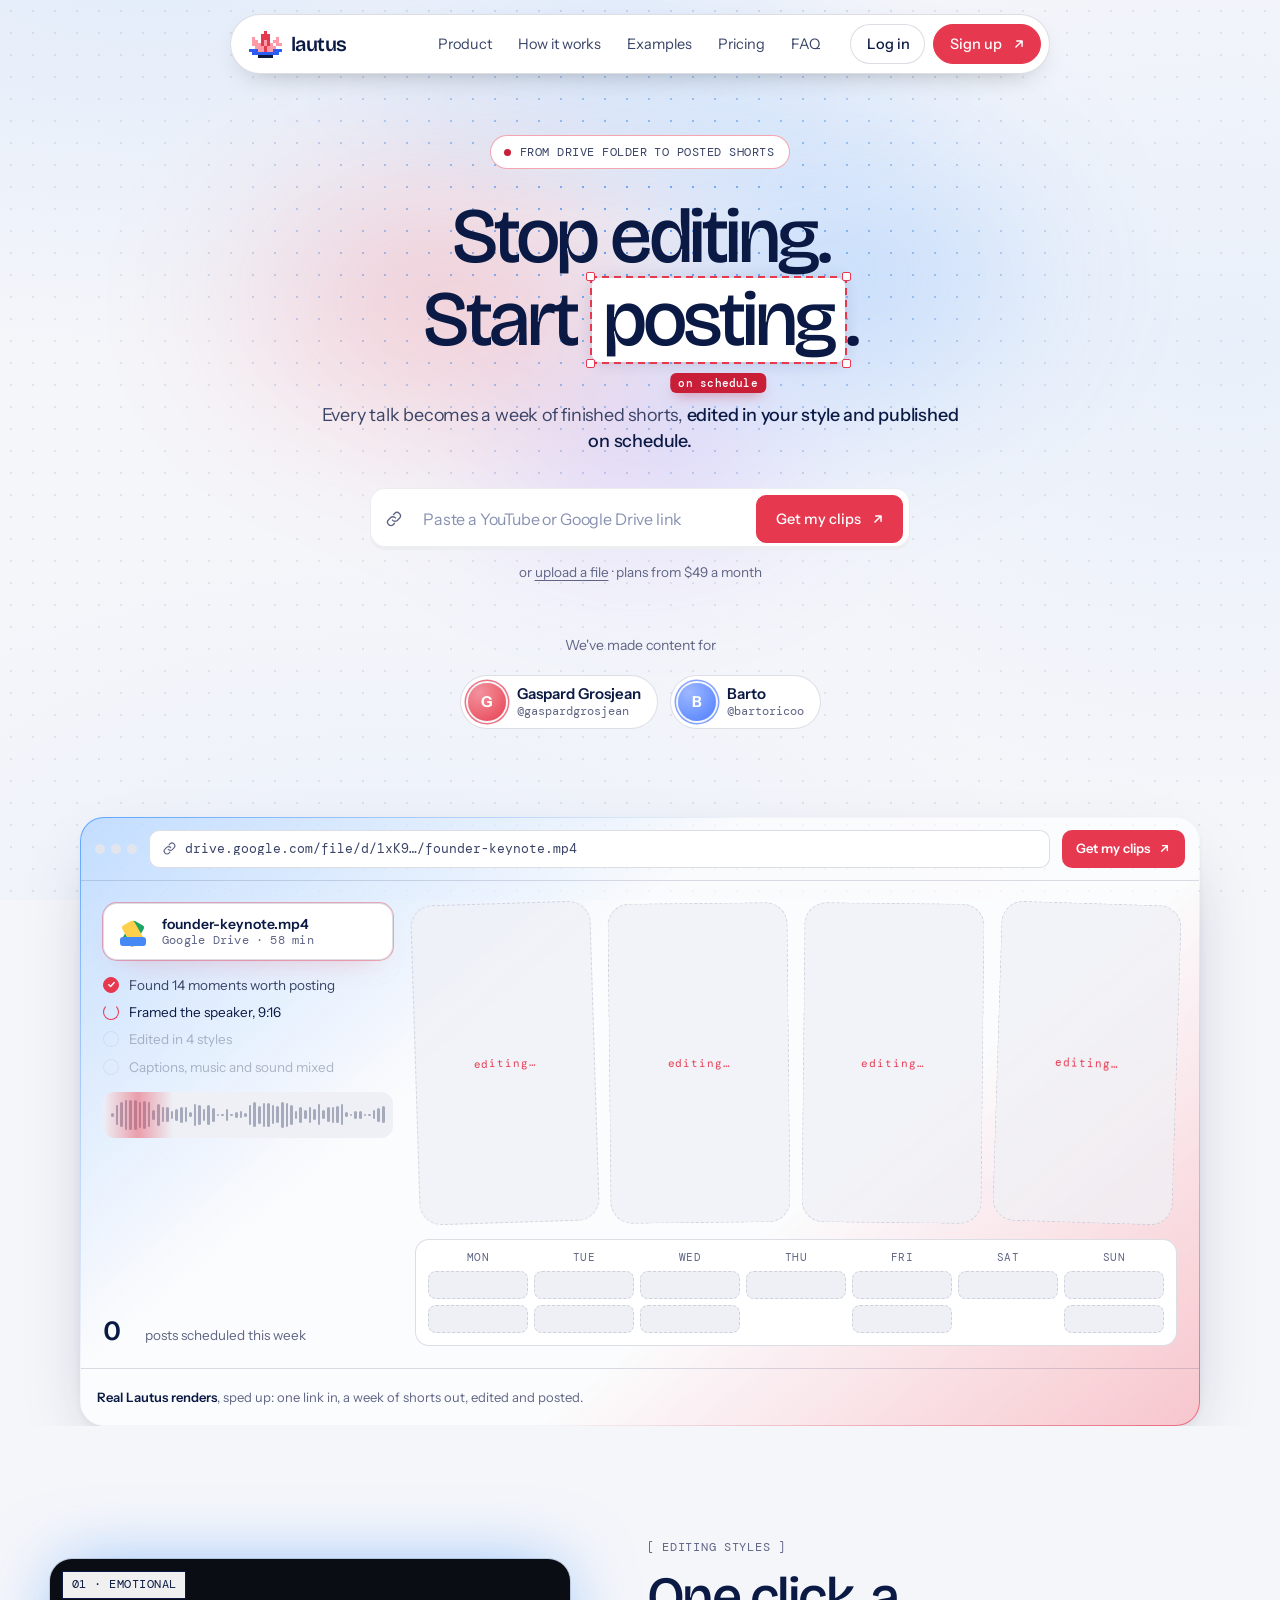
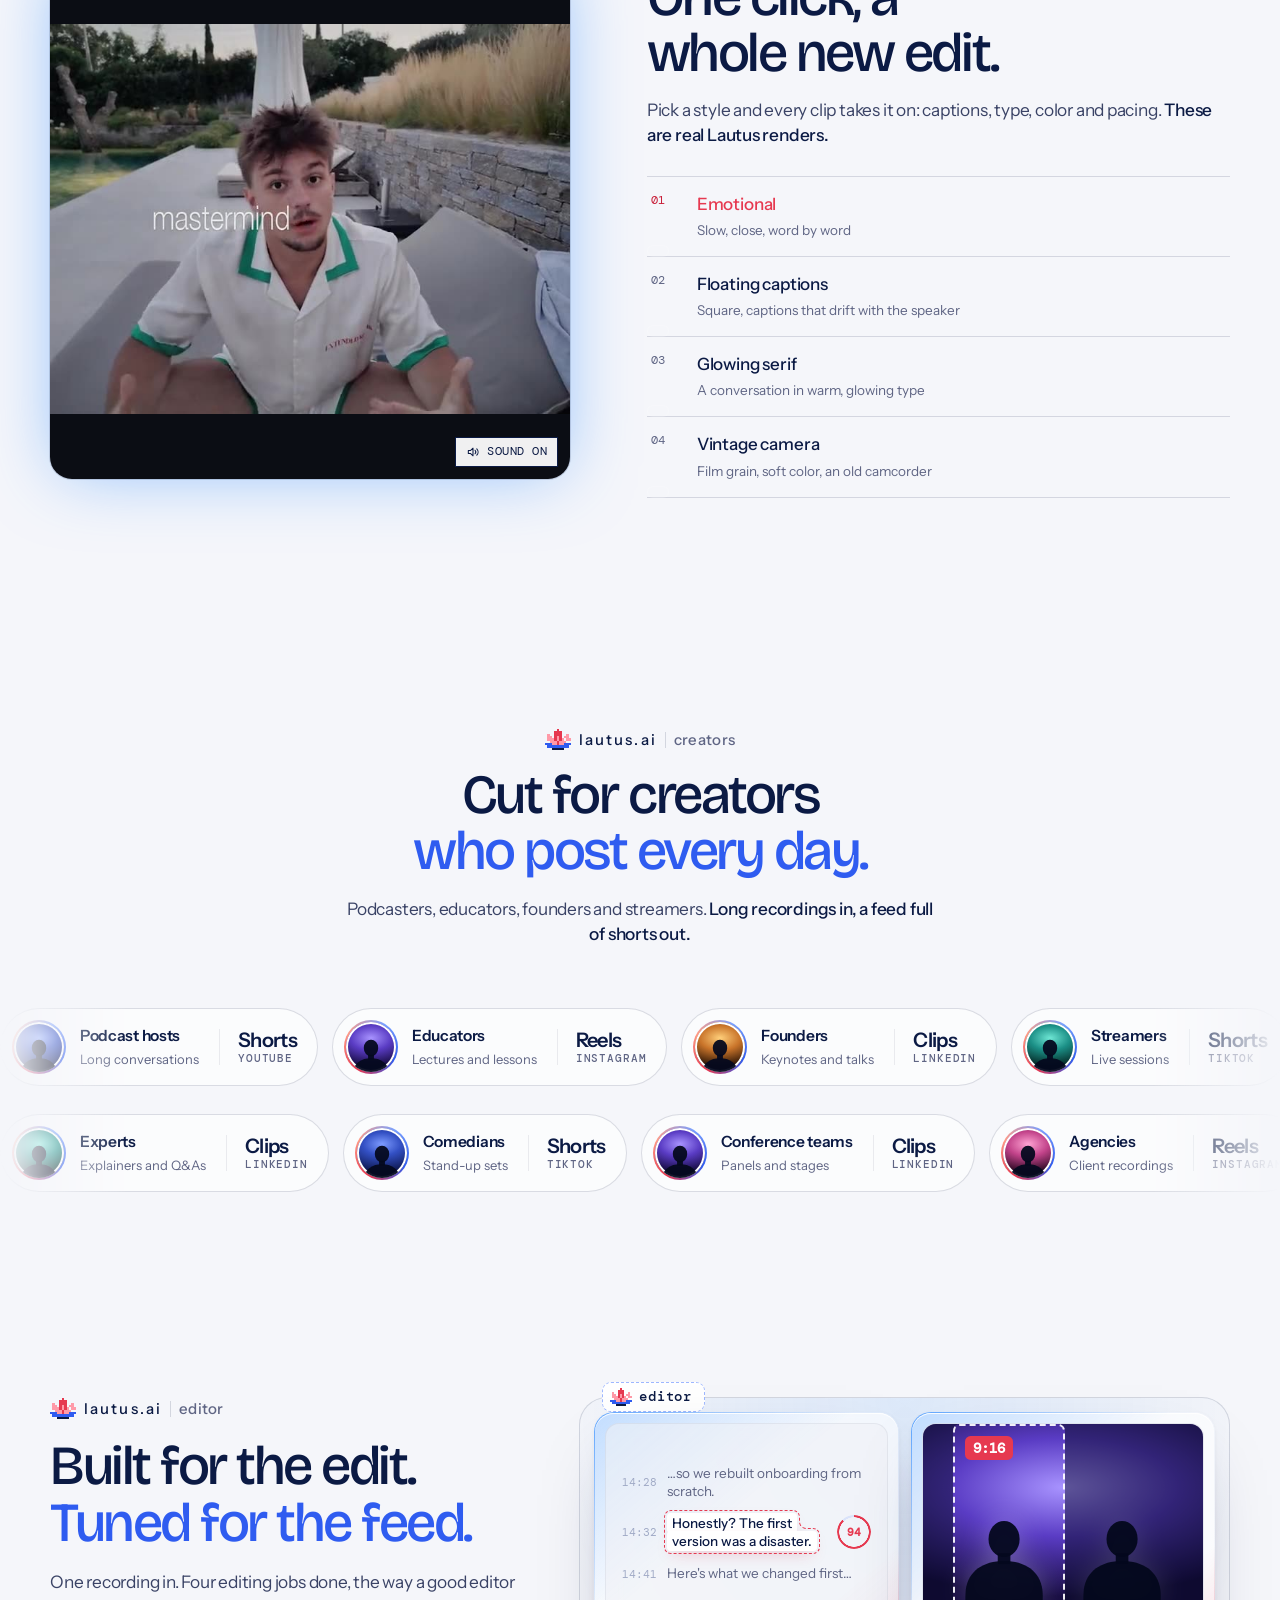
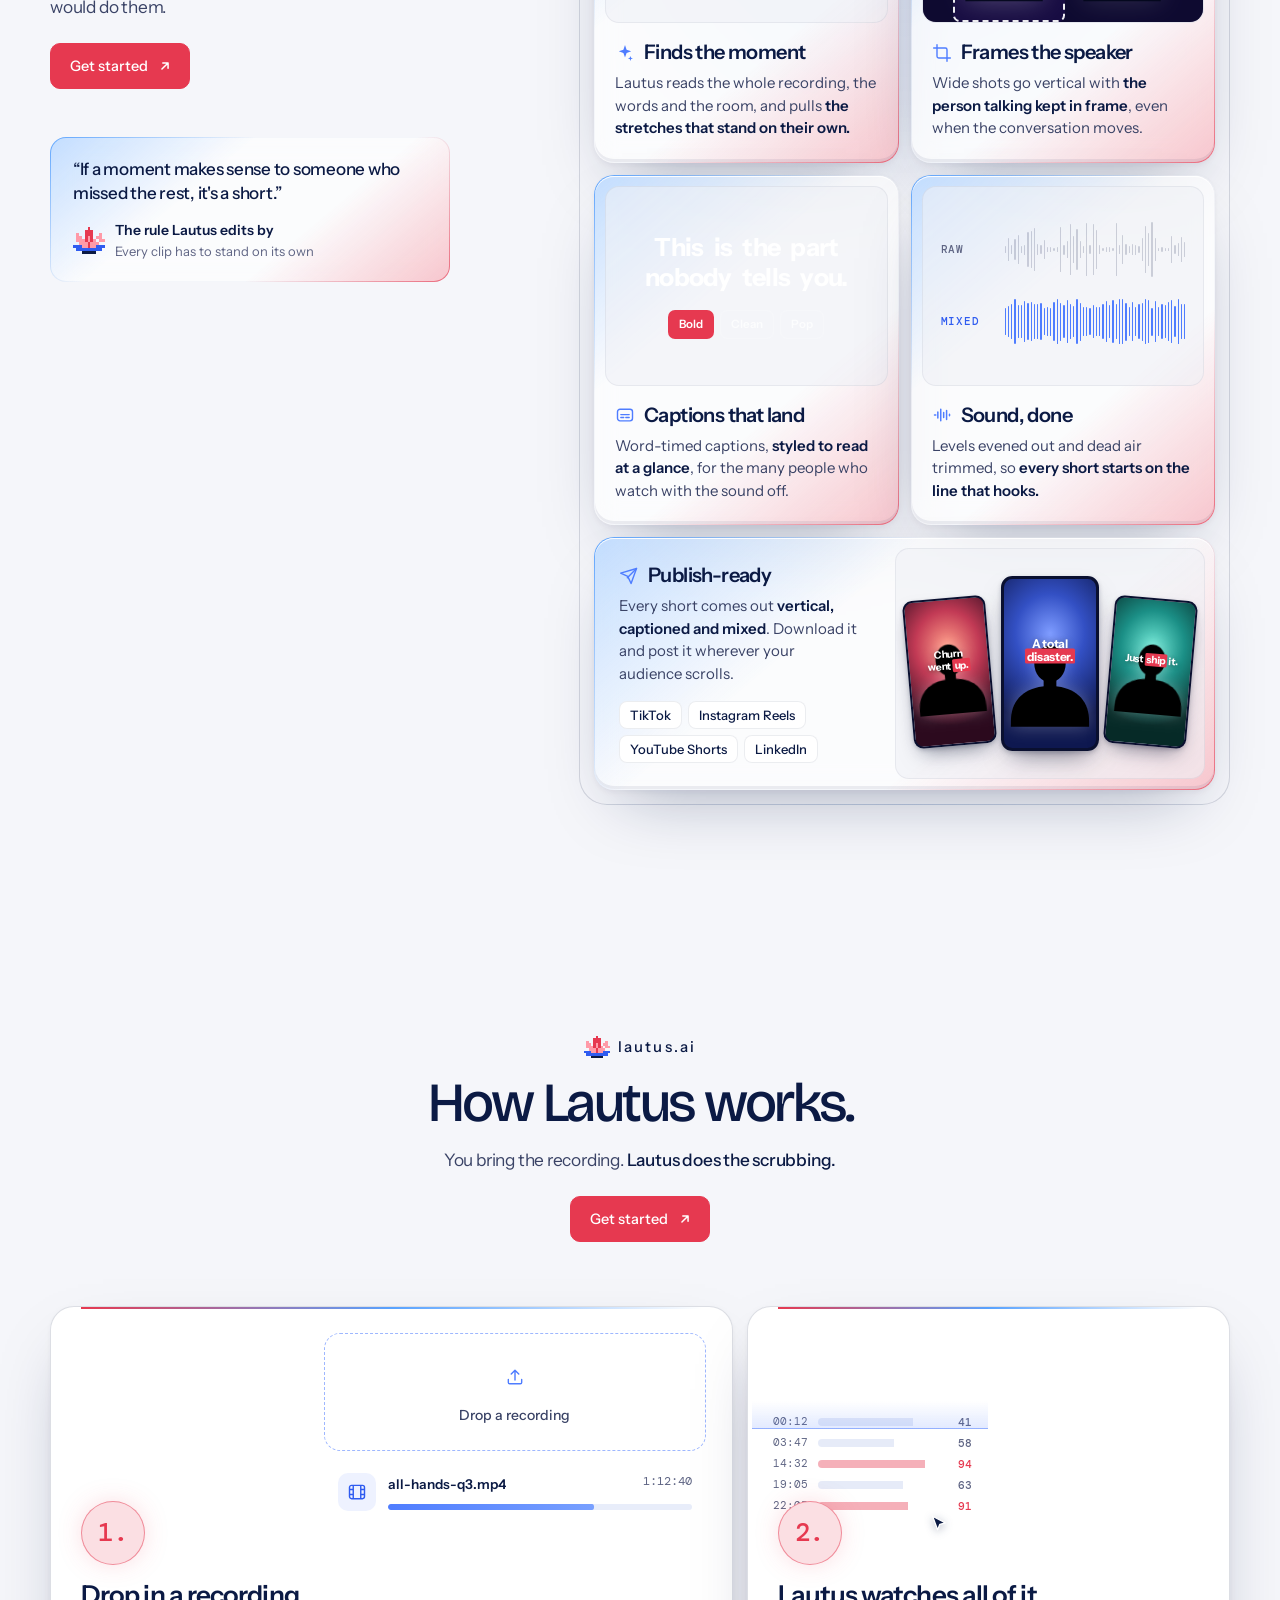
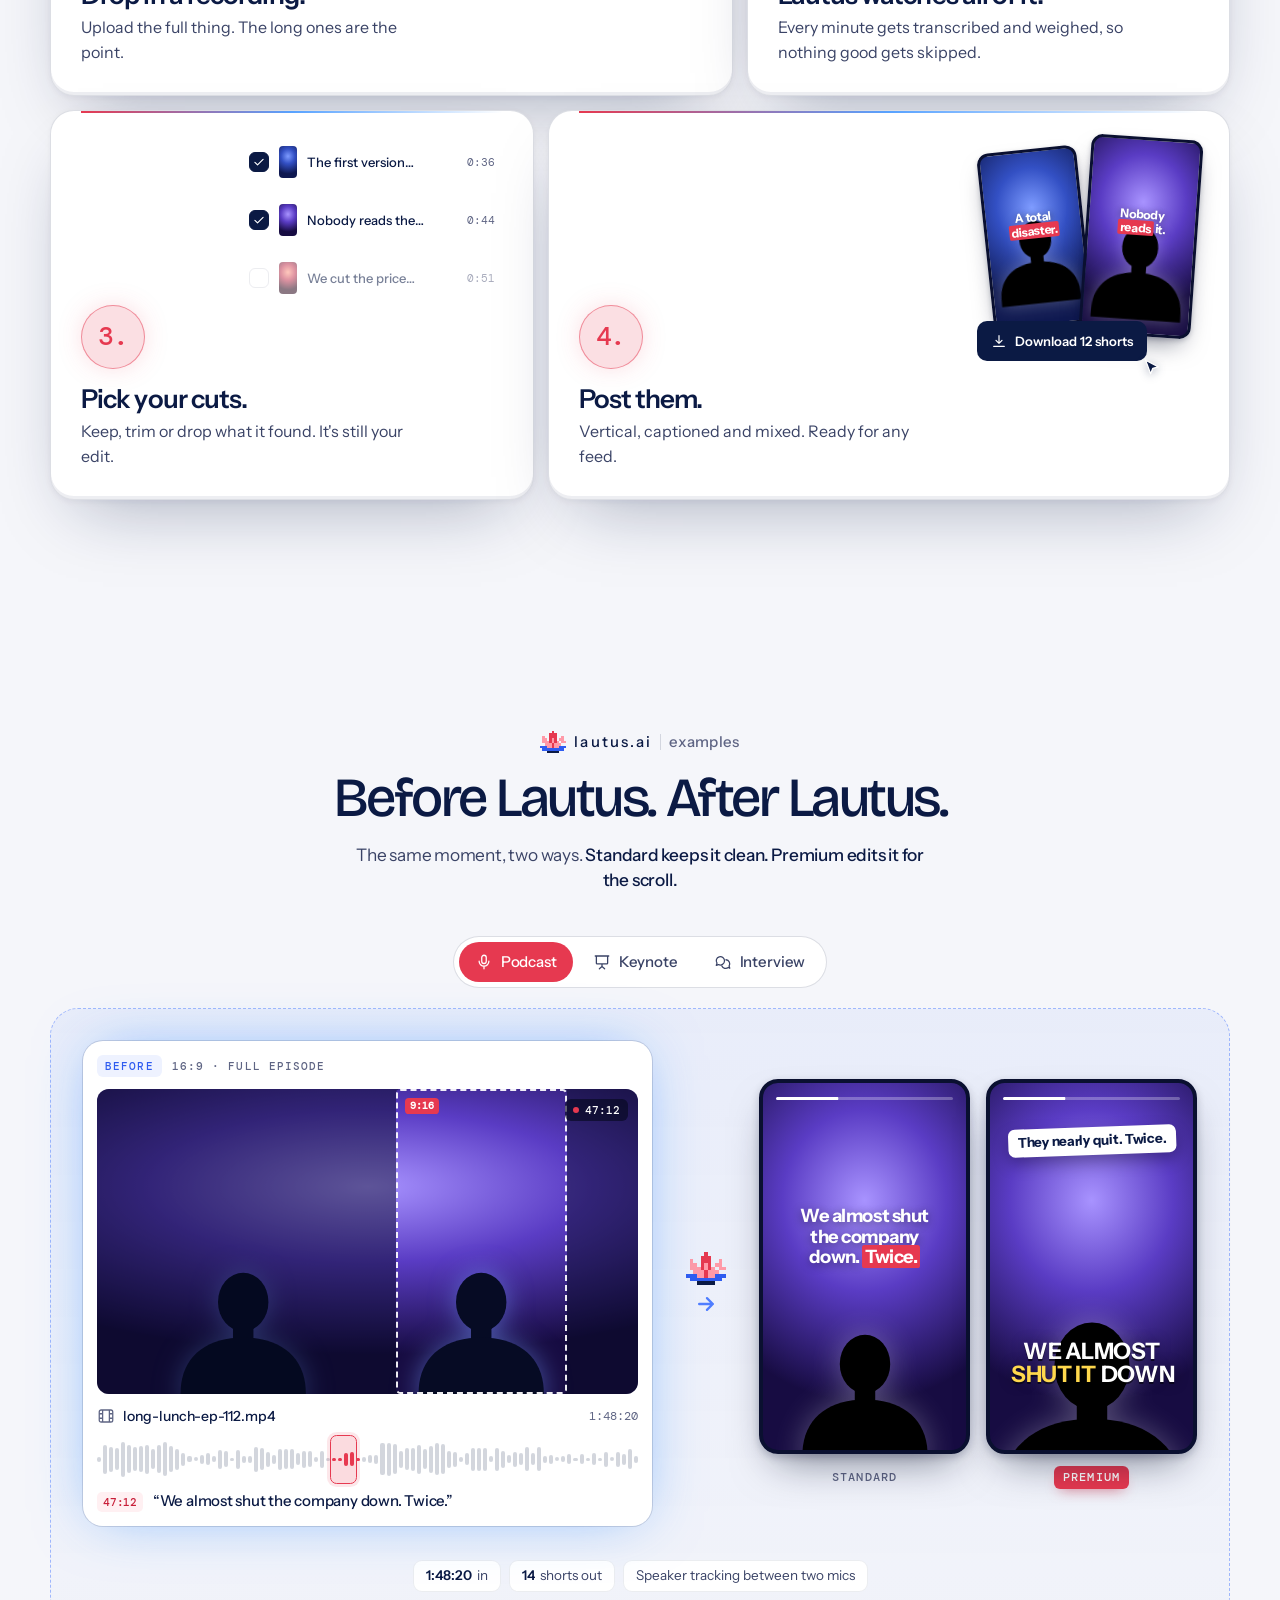
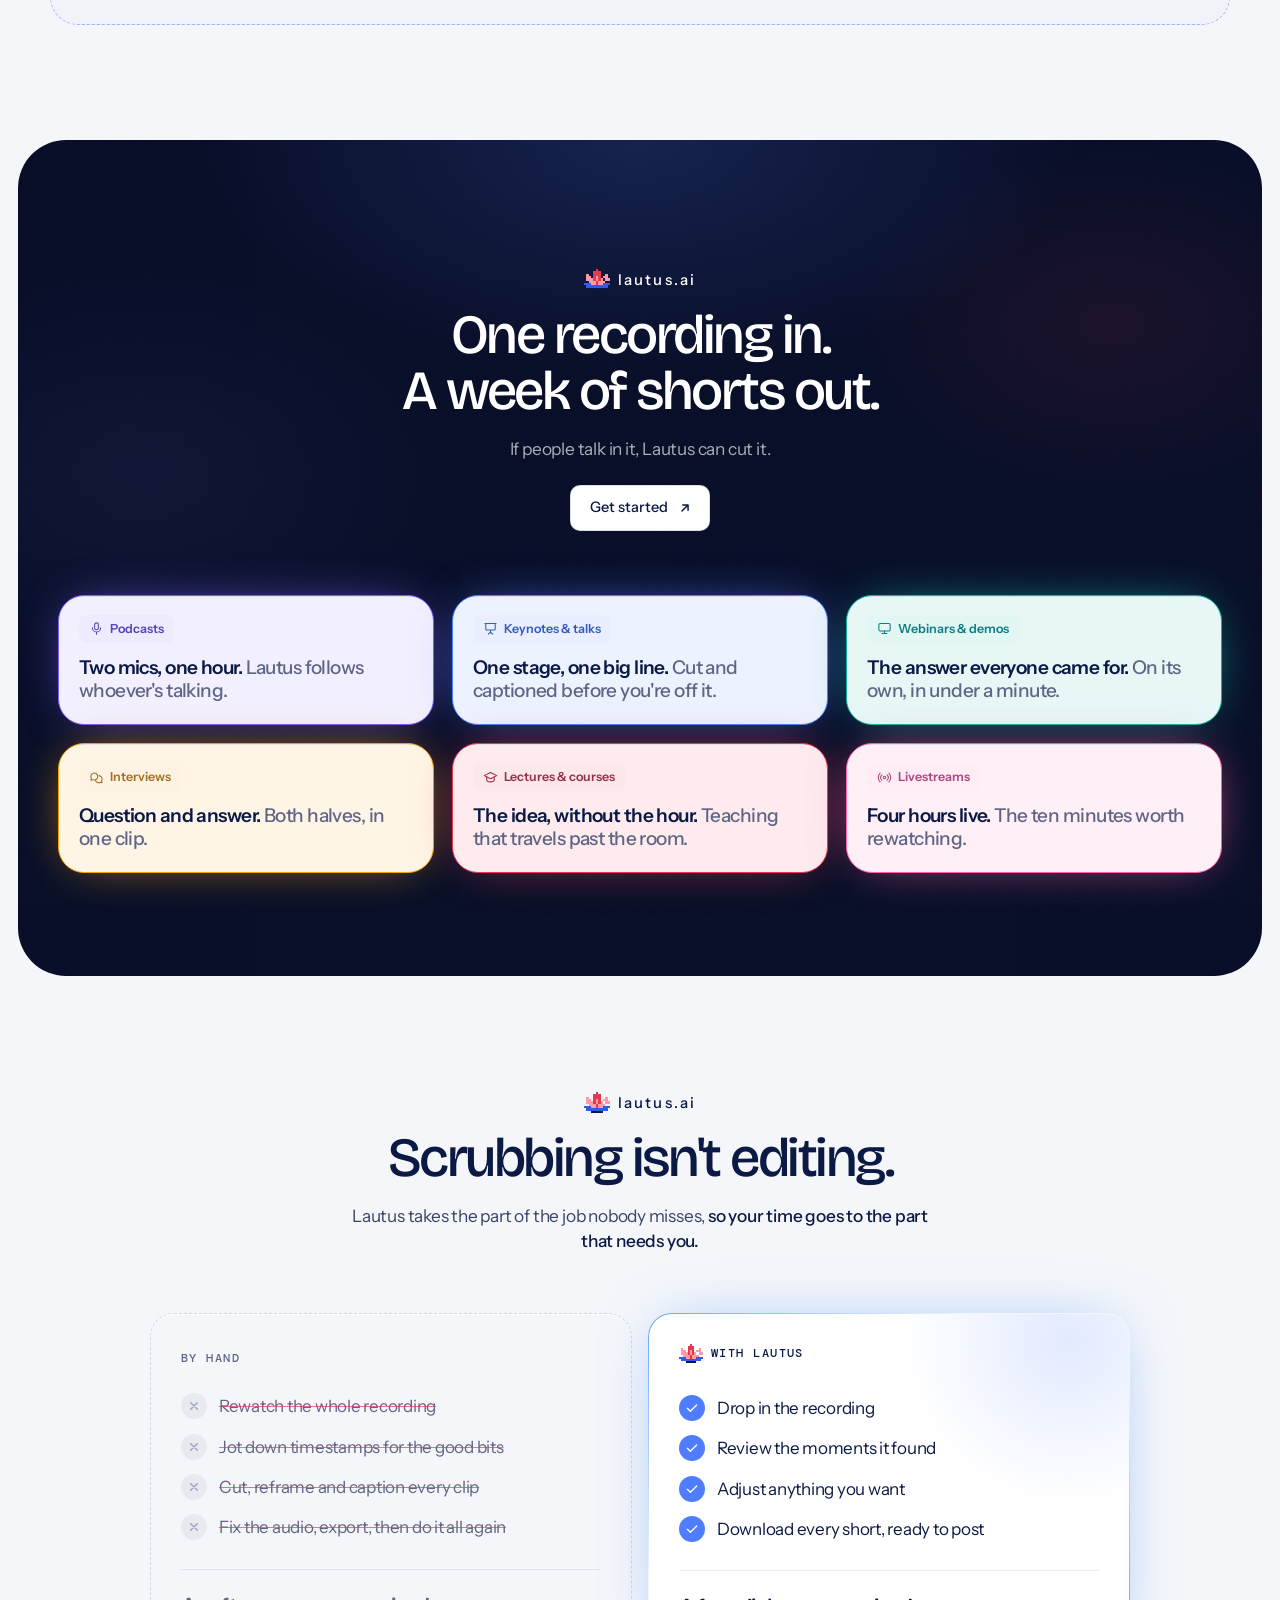
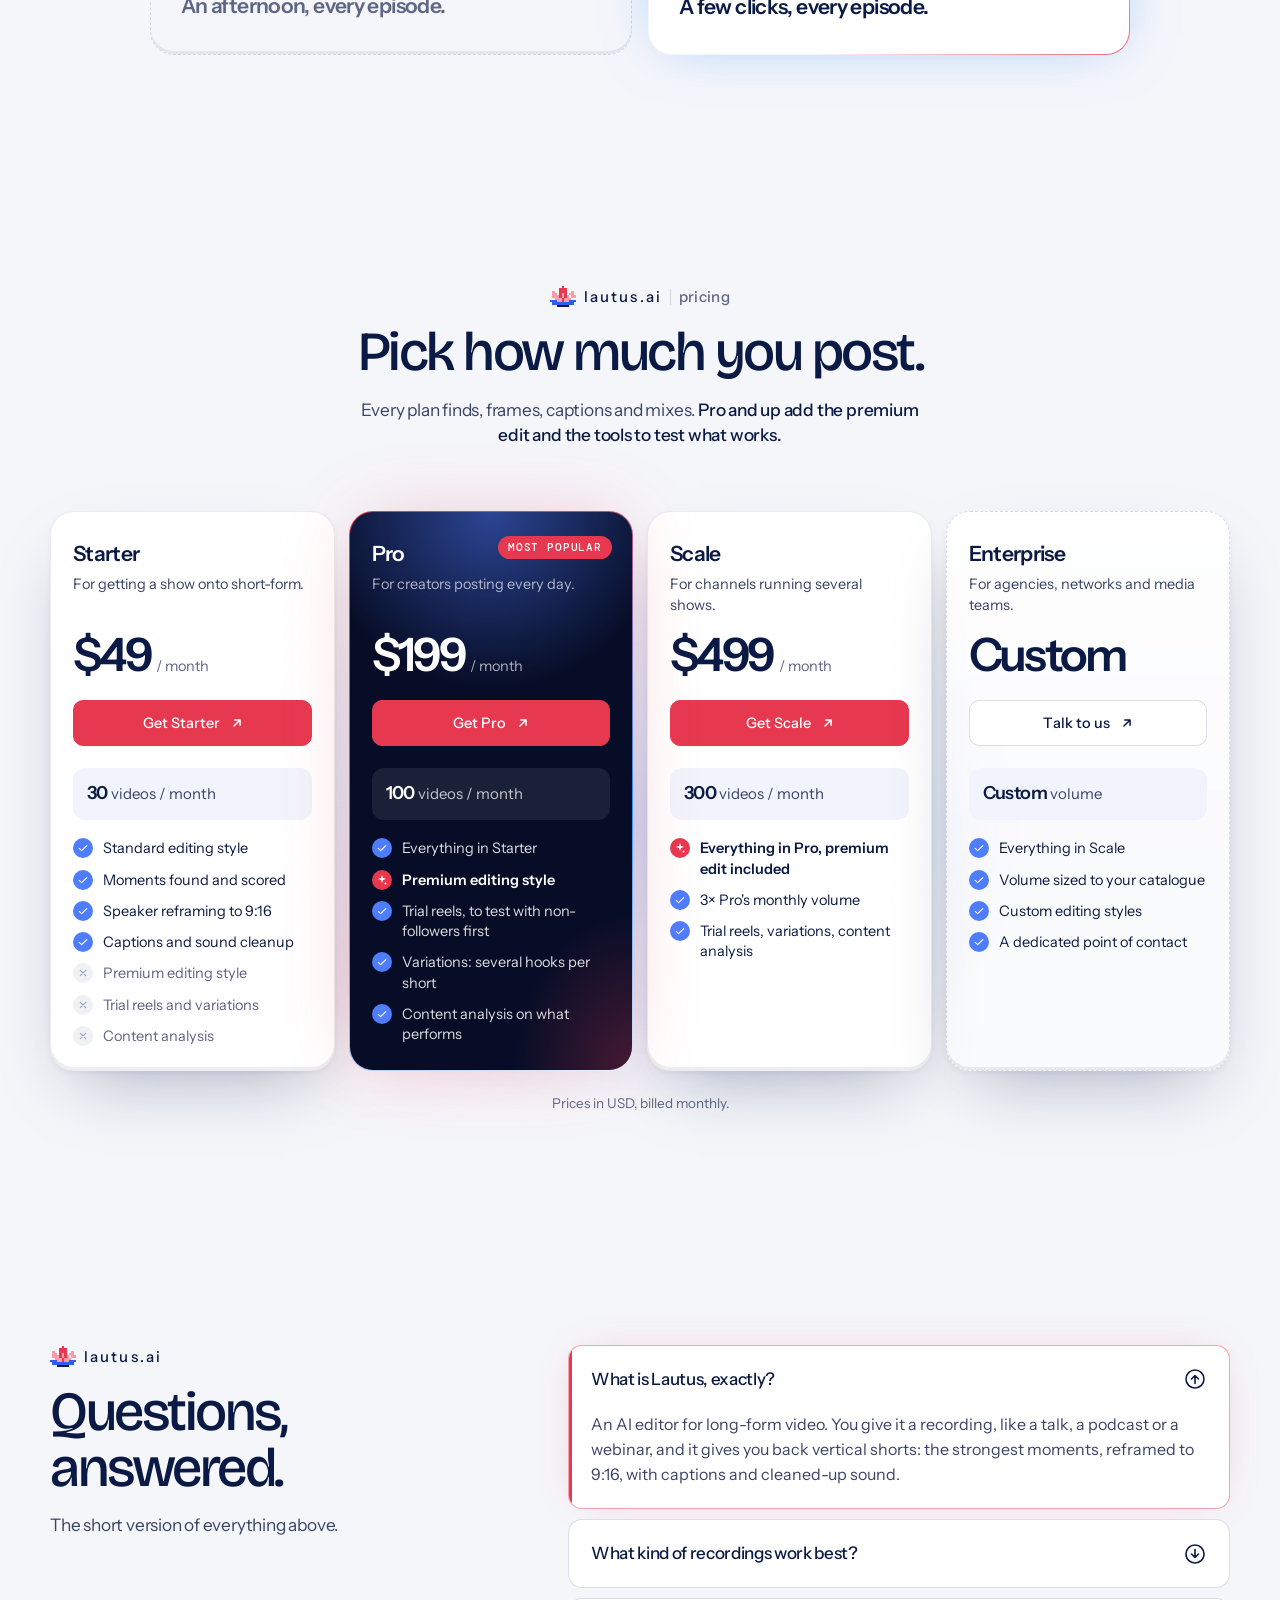
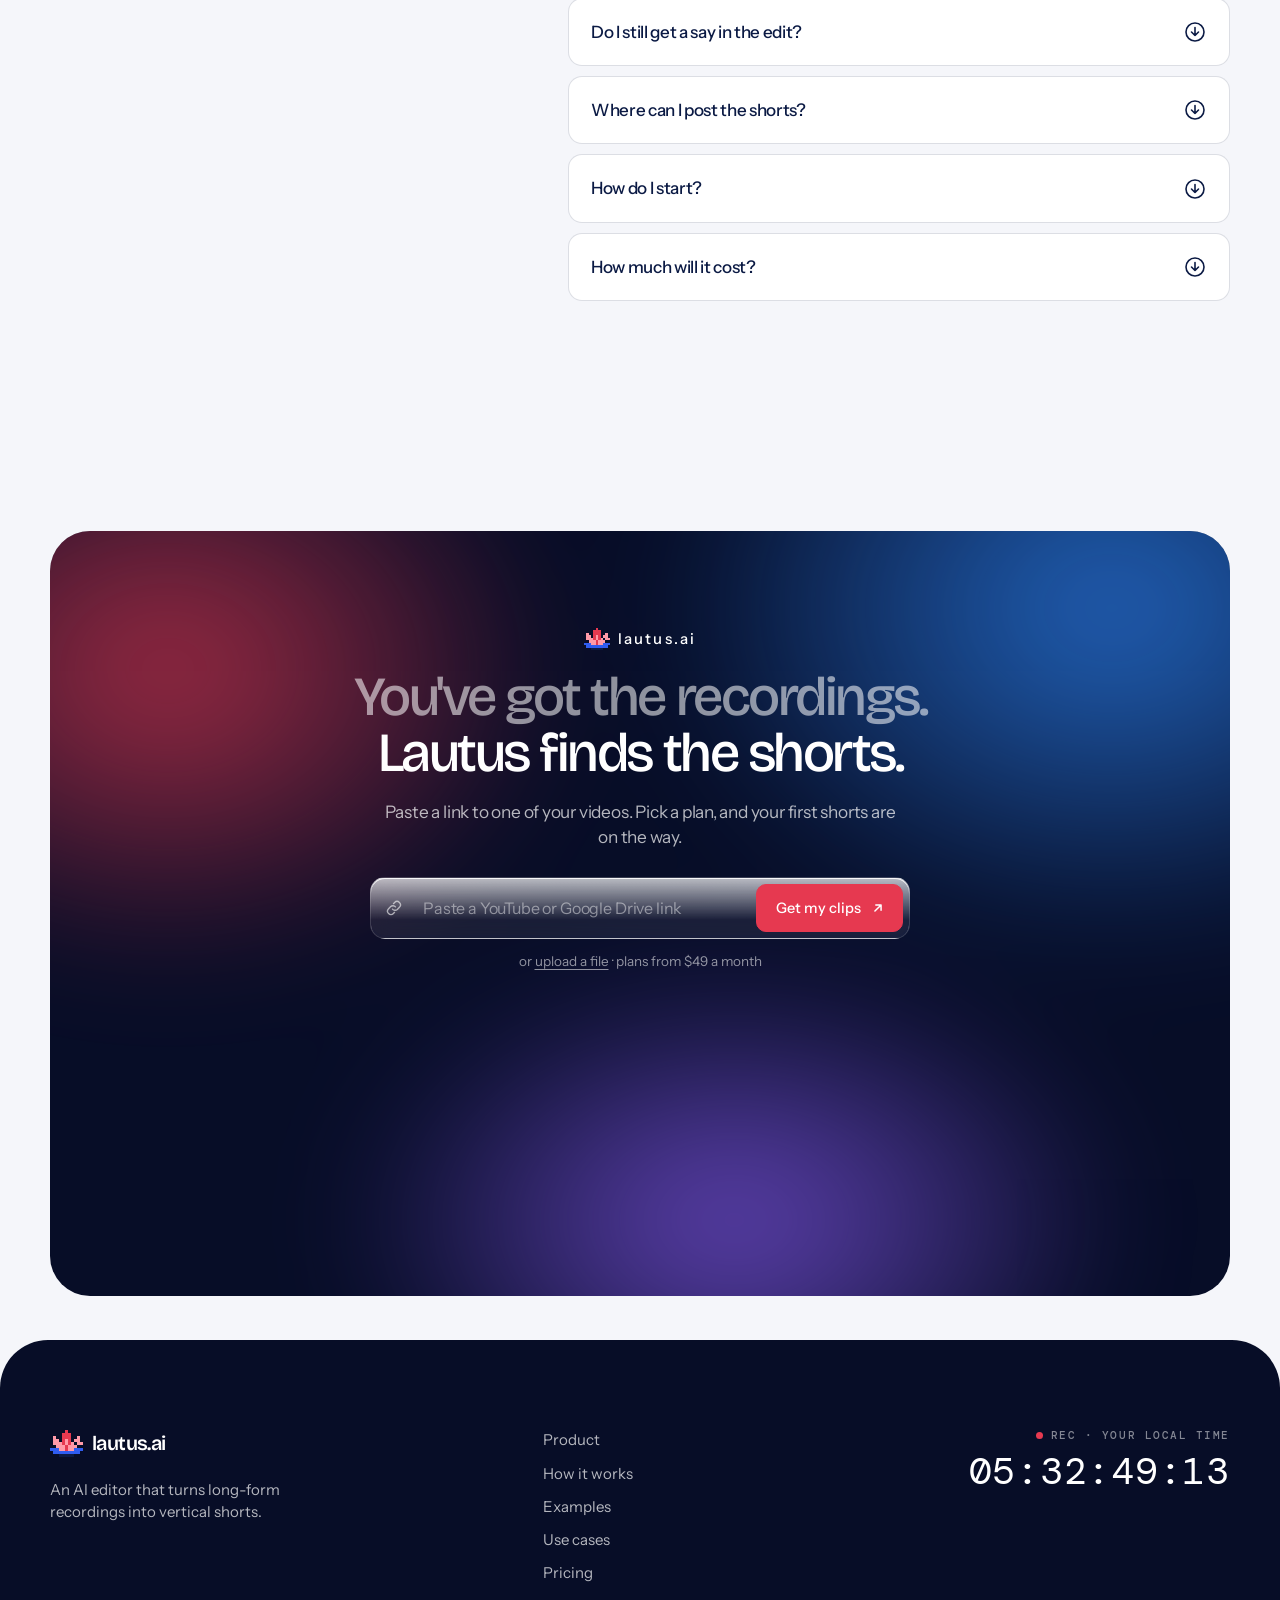
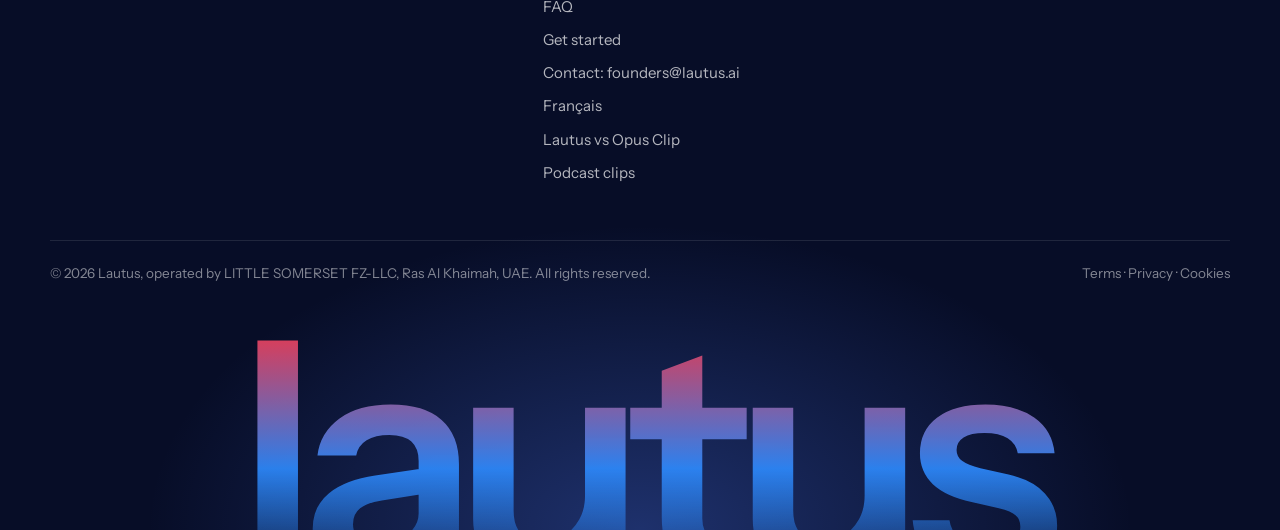
==== commit dd1cab13: "SEO: podcast clips page, linked from footers and sitemap Co-Authored-By: Claude Opus 5.5 <noreply@an" ====
--- a/index.html
+++ b/index.html
@@ -1115,6 +1115,7 @@
         <a href="mailto:founders@lautus.ai">Contact: founders@lautus.ai</a>
         <a href="/fr/" hreflang="fr" lang="fr">Français</a>
         <a href="/opus-clip-alternative/">Lautus vs Opus Clip</a>
+        <a href="/podcast-clips/">Podcast clips</a>
       </nav>
       <div class="tc" aria-hidden="true">
         <span class="tc__label"><i></i>REC · your local time</span>
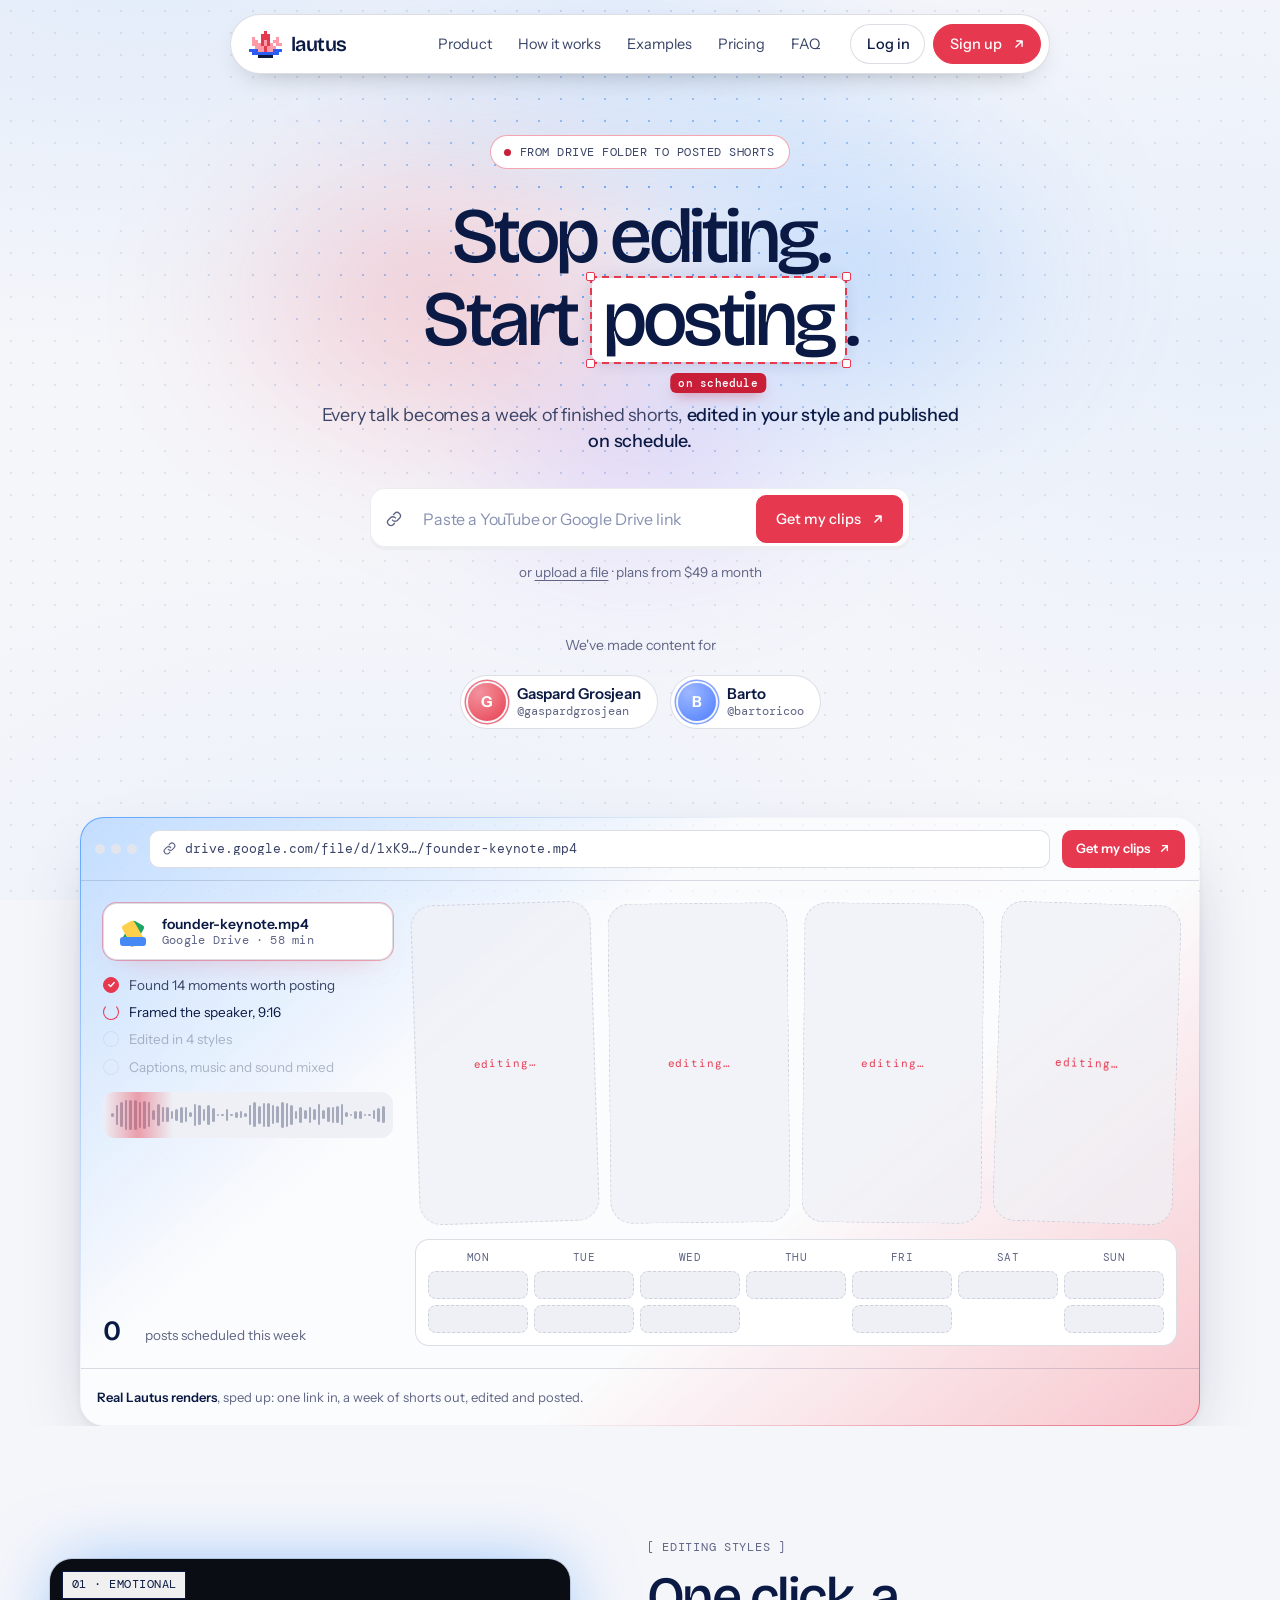
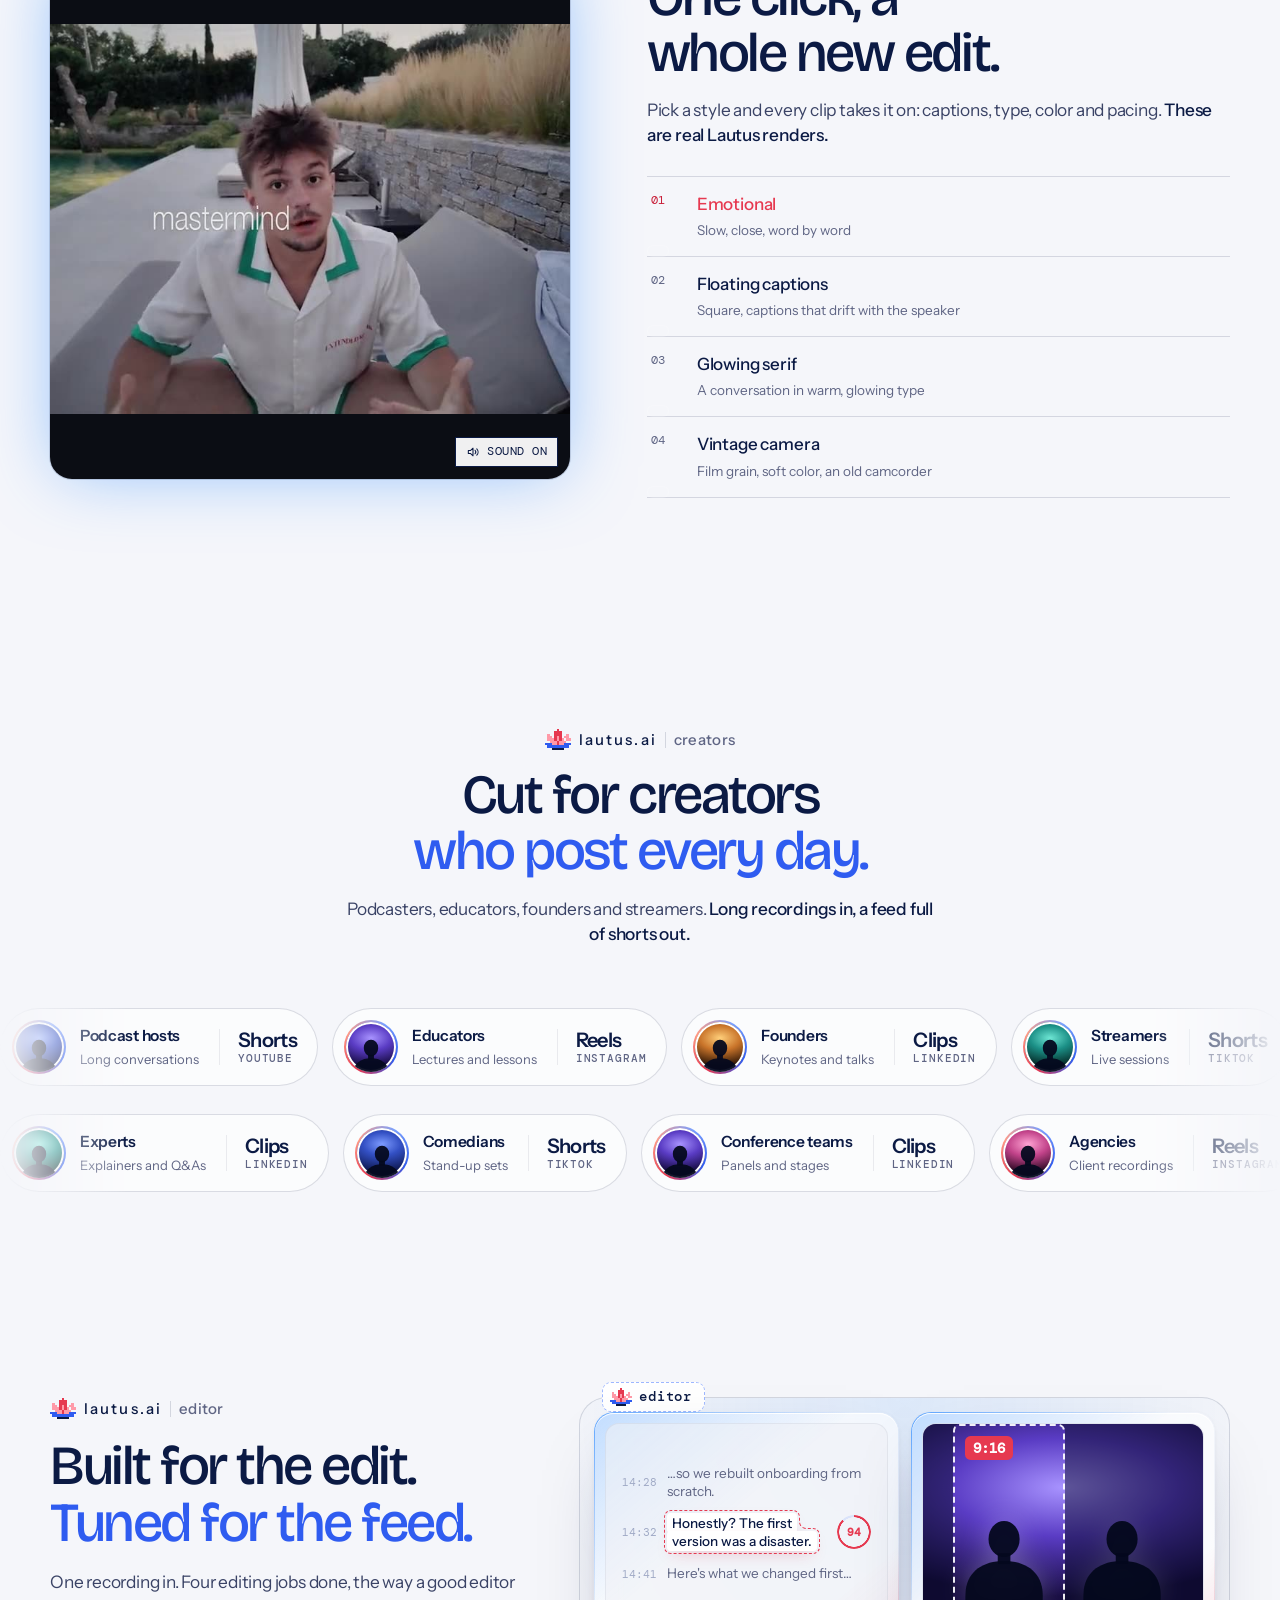
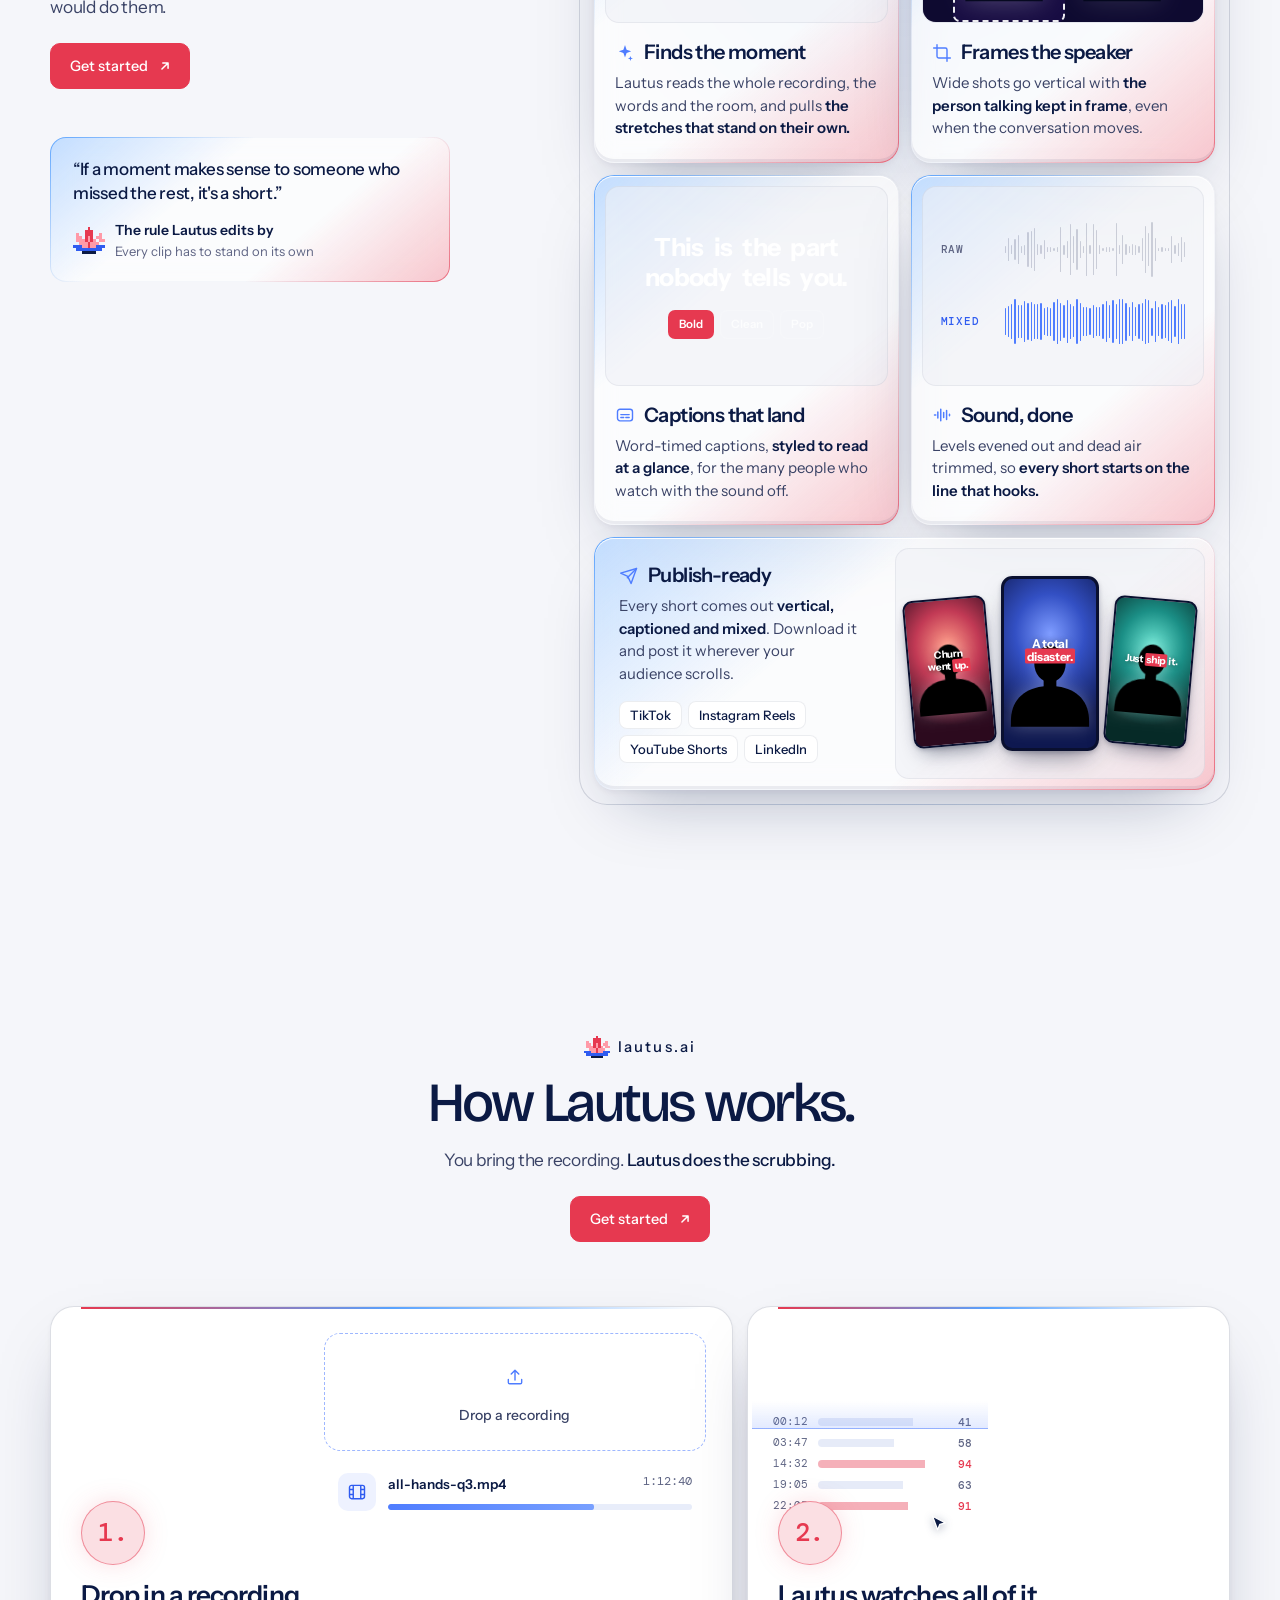
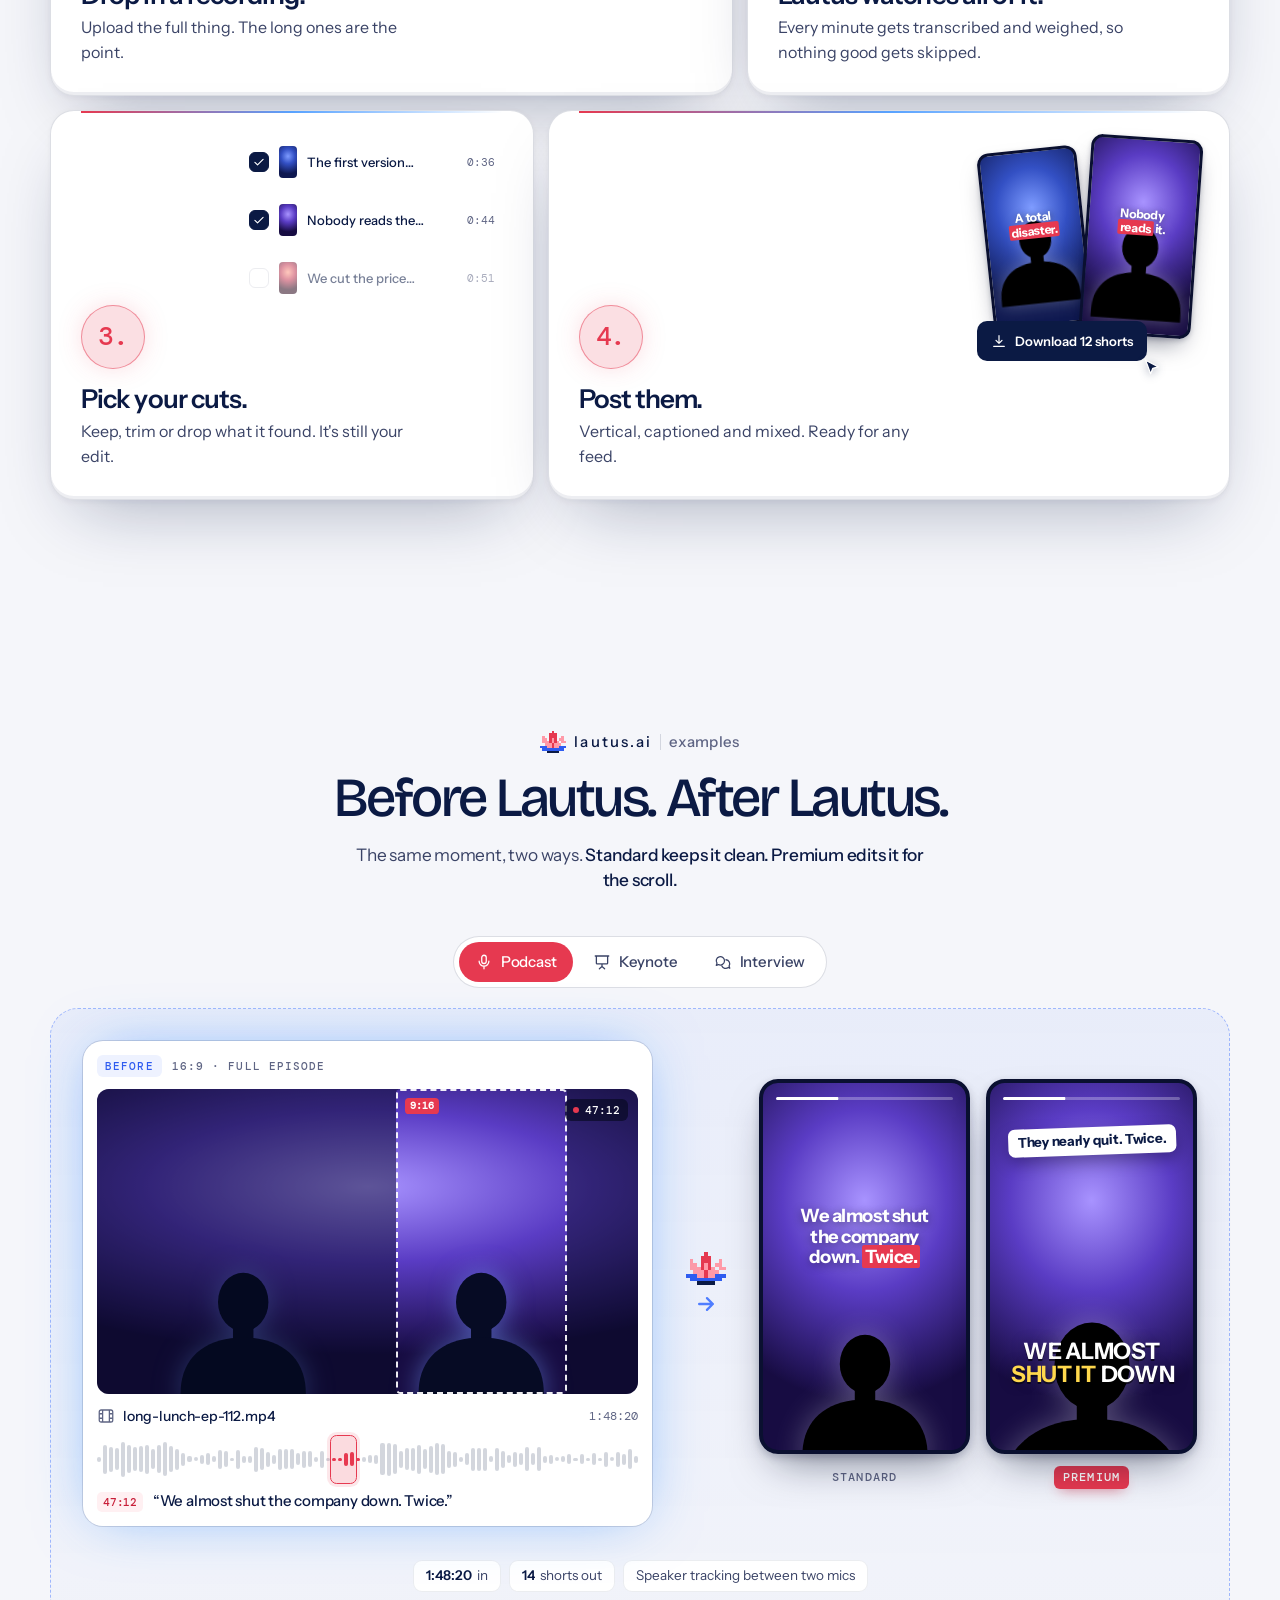
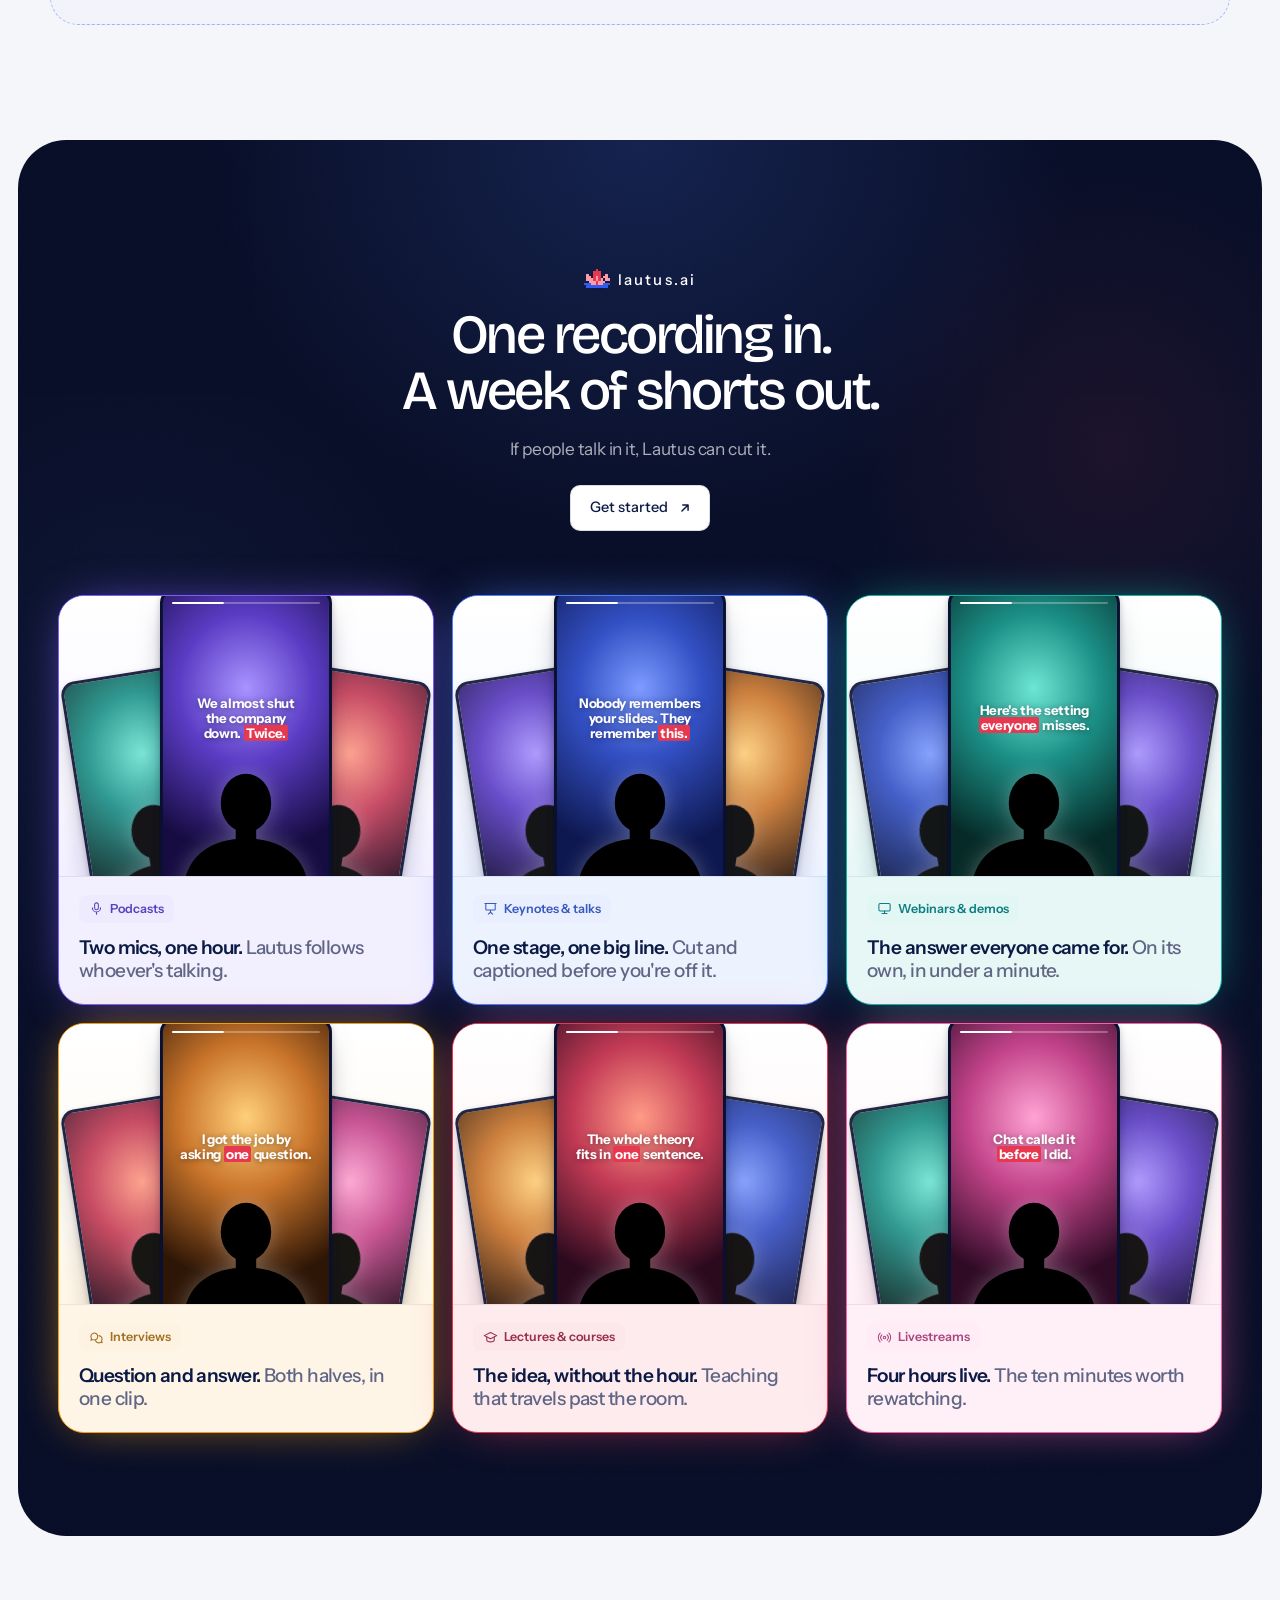
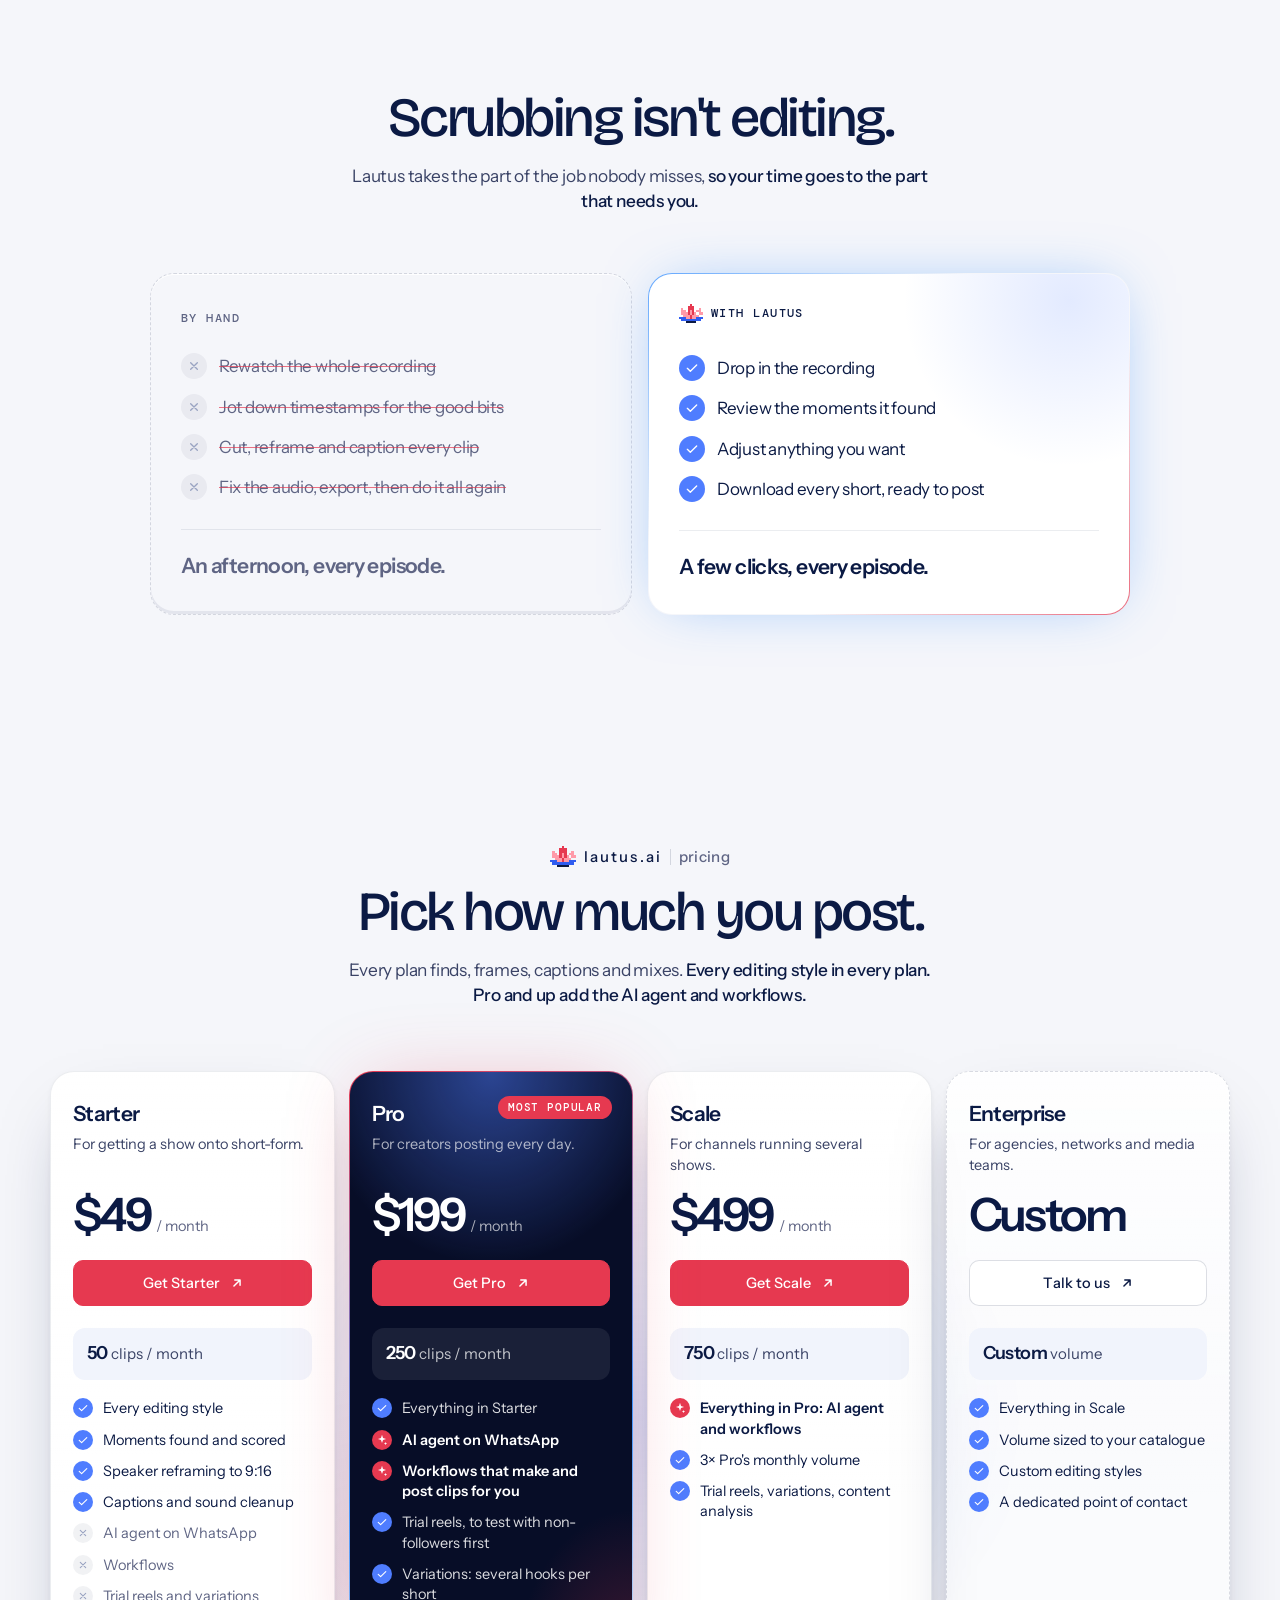
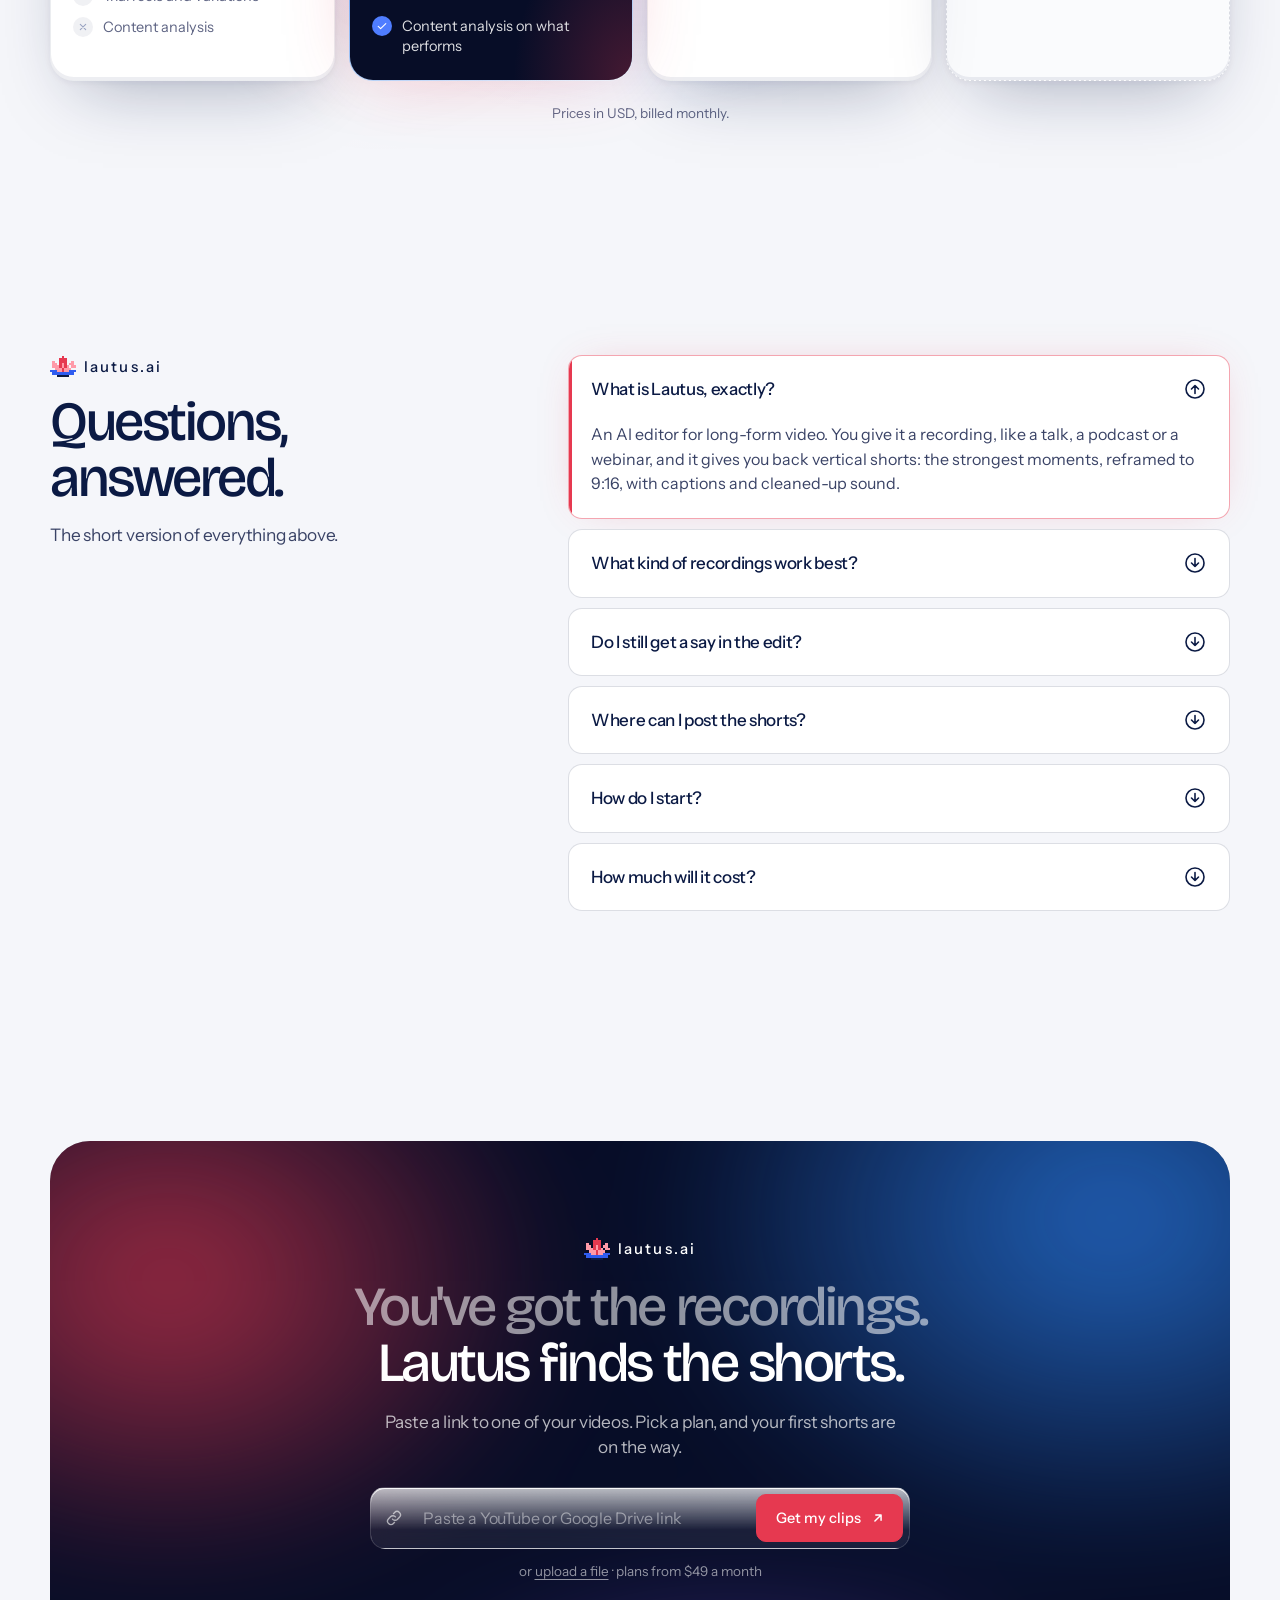
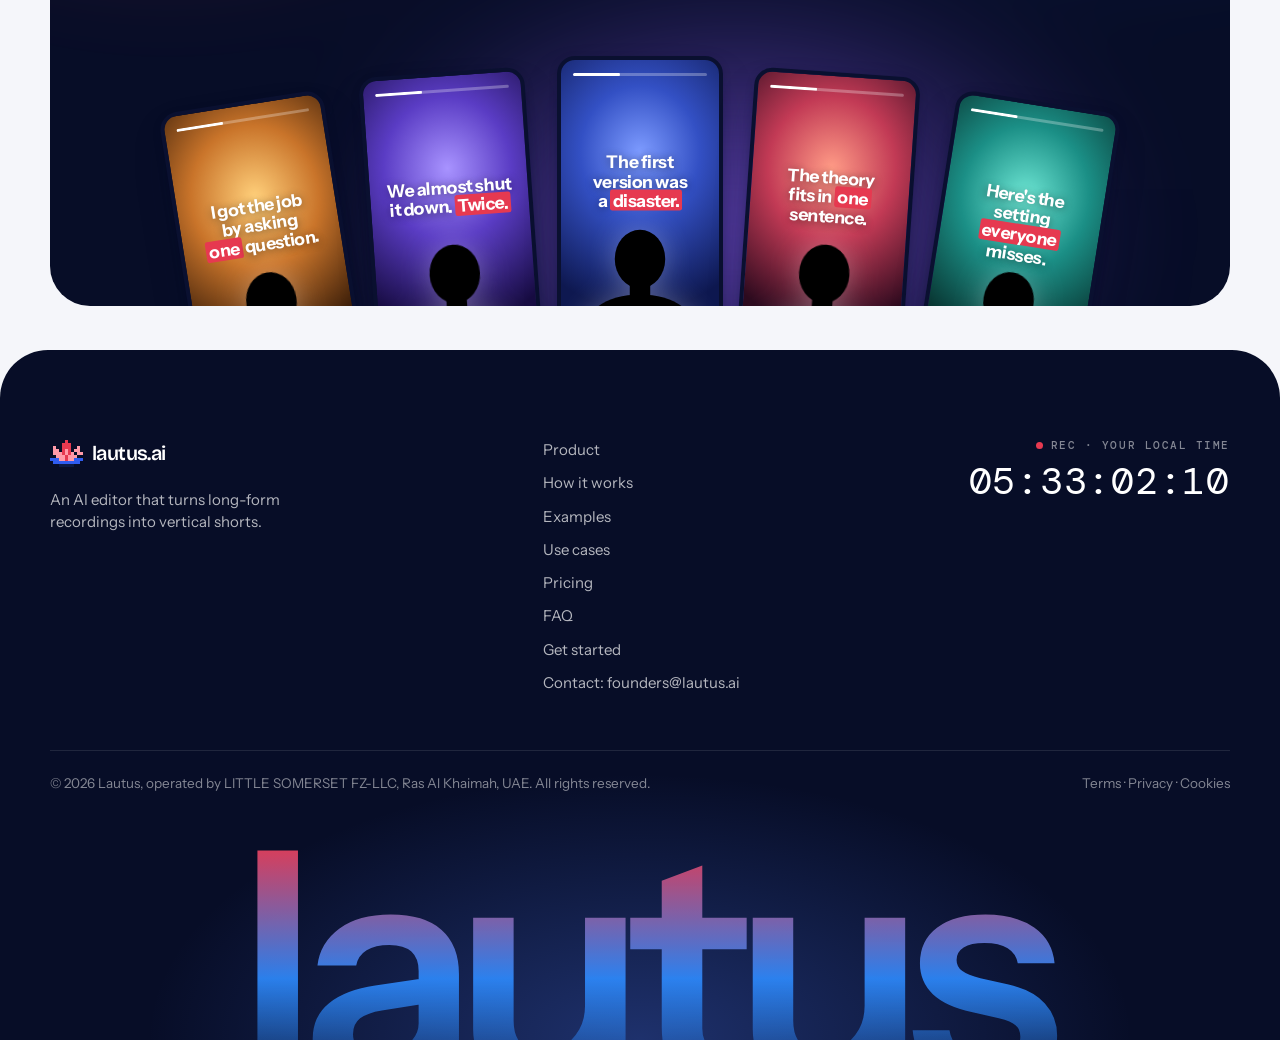
==== commit b999e703: "Launch pricing: 50/250/750 clips, AI agent and workflows on Pro and up, 20% launch offer Every editi" ====
--- a/index.html
+++ b/index.html
@@ -13,9 +13,6 @@
   <link rel="apple-touch-icon" sizes="180x180" href="apple-touch-icon.png" />
   <link rel="manifest" href="site.webmanifest" />
   <link rel="canonical" href="https://lautus.ai/" />
-  <link rel="alternate" hreflang="en" href="https://lautus.ai/" />
-  <link rel="alternate" hreflang="fr" href="https://lautus.ai/fr/" />
-  <link rel="alternate" hreflang="x-default" href="https://lautus.ai/" />
 
   <script type="application/ld+json">
   {
@@ -839,6 +836,11 @@
 
           <div class="cases">
             <article class="case reveal" style="--c:#7c5cff">
+              <div class="case__art" aria-hidden="true">
+                <div class="short short--ghost sc-5"><svg class="short__person"><use href="#person" /></svg></div>
+                <div class="short sc-3"><svg class="short__person"><use href="#person" /></svg><span class="short__progress"><i></i></span><p class="short__cap">We almost shut the company down. <em>Twice.</em></p></div>
+                <div class="short short--ghost sc-2"><svg class="short__person"><use href="#person" /></svg></div>
+              </div>
               <div class="case__foot">
                 <span class="tag"><svg aria-hidden="true"><use href="#i-mic" /></svg>Podcasts</span>
                 <h3 class="case__title">Two mics, one hour. <span>Lautus follows whoever's talking.</span></h3>
@@ -846,6 +848,11 @@
             </article>
 
             <article class="case reveal" style="--d:1;--c:#4f7dff">
+              <div class="case__art" aria-hidden="true">
+                <div class="short short--ghost sc-3"><svg class="short__person"><use href="#person" /></svg></div>
+                <div class="short sc-1"><svg class="short__person"><use href="#person" /></svg><span class="short__progress"><i></i></span><p class="short__cap">Nobody remembers your slides. They remember <em>this.</em></p></div>
+                <div class="short short--ghost sc-4"><svg class="short__person"><use href="#person" /></svg></div>
+              </div>
               <div class="case__foot">
                 <span class="tag"><svg aria-hidden="true"><use href="#i-stage" /></svg>Keynotes &amp; talks</span>
                 <h3 class="case__title">One stage, one big line. <span>Cut and captioned before you're off it.</span></h3>
@@ -853,6 +860,11 @@
             </article>
 
             <article class="case reveal" style="--d:2;--c:#10b3a3">
+              <div class="case__art" aria-hidden="true">
+                <div class="short short--ghost sc-1"><svg class="short__person"><use href="#person" /></svg></div>
+                <div class="short sc-5"><svg class="short__person"><use href="#person" /></svg><span class="short__progress"><i></i></span><p class="short__cap">Here's the setting <em>everyone</em> misses.</p></div>
+                <div class="short short--ghost sc-3"><svg class="short__person"><use href="#person" /></svg></div>
+              </div>
               <div class="case__foot">
                 <span class="tag"><svg aria-hidden="true"><use href="#i-monitor" /></svg>Webinars &amp; demos</span>
                 <h3 class="case__title">The answer everyone came for. <span>On its own, in under a minute.</span></h3>
@@ -860,6 +872,11 @@
             </article>
 
             <article class="case reveal" style="--c:#f59e0b">
+              <div class="case__art" aria-hidden="true">
+                <div class="short short--ghost sc-2"><svg class="short__person"><use href="#person" /></svg></div>
+                <div class="short sc-4"><svg class="short__person"><use href="#person" /></svg><span class="short__progress"><i></i></span><p class="short__cap">I got the job by asking <em>one</em> question.</p></div>
+                <div class="short short--ghost sc-6"><svg class="short__person"><use href="#person" /></svg></div>
+              </div>
               <div class="case__foot">
                 <span class="tag"><svg aria-hidden="true"><use href="#i-chat" /></svg>Interviews</span>
                 <h3 class="case__title">Question and answer. <span>Both halves, in one clip.</span></h3>
@@ -867,6 +884,11 @@
             </article>
 
             <article class="case reveal" style="--d:1;--c:#e63950">
+              <div class="case__art" aria-hidden="true">
+                <div class="short short--ghost sc-4"><svg class="short__person"><use href="#person" /></svg></div>
+                <div class="short sc-2"><svg class="short__person"><use href="#person" /></svg><span class="short__progress"><i></i></span><p class="short__cap">The whole theory fits in <em>one</em> sentence.</p></div>
+                <div class="short short--ghost sc-1"><svg class="short__person"><use href="#person" /></svg></div>
+              </div>
               <div class="case__foot">
                 <span class="tag"><svg aria-hidden="true"><use href="#i-cap" /></svg>Lectures &amp; courses</span>
                 <h3 class="case__title">The idea, without the hour. <span>Teaching that travels past the room.</span></h3>
@@ -874,6 +896,11 @@
             </article>
 
             <article class="case reveal" style="--d:2;--c:#ff5fa2">
+              <div class="case__art" aria-hidden="true">
+                <div class="short short--ghost sc-5"><svg class="short__person"><use href="#person" /></svg></div>
+                <div class="short sc-6"><svg class="short__person"><use href="#person" /></svg><span class="short__progress"><i></i></span><p class="short__cap">Chat called it <em>before</em> I did.</p></div>
+                <div class="short short--ghost sc-3"><svg class="short__person"><use href="#person" /></svg></div>
+              </div>
               <div class="case__foot">
                 <span class="tag"><svg aria-hidden="true"><use href="#i-live" /></svg>Livestreams</span>
                 <h3 class="case__title">Four hours live. <span>The ten minutes worth rewatching.</span></h3>
@@ -933,25 +960,27 @@
             <span>lautus.ai</span><span class="brandchip__sep" aria-hidden="true"></span><span class="brandchip__sub">pricing</span>
           </p>
           <h2 class="h2 reveal" style="--d:1">Pick how much you post.</h2>
-          <p class="lede reveal" style="--d:2">Every plan finds, frames, captions and mixes. <strong>Pro and up add the premium edit and the tools to test what works.</strong></p>
+          <p class="lede reveal" style="--d:2">Every plan finds, frames, captions and mixes. <strong>Every editing style in every plan. Pro and up add the AI agent and workflows.</strong></p>
+          <p class="launch-note reveal" style="--d:3" data-launch hidden>Launch offer: <b>−20% on every plan</b>, for as long as you stay. Until November 26.</p>
         </header>
 
         <div class="plans">
           <article class="plan reveal">
             <h3 class="plan__name">Starter</h3>
             <p class="plan__for">For getting a show onto short-form.</p>
-            <p class="plan__price"><b>$49</b><span>/ month</span></p>
+            <p class="plan__price"><s class="plan__was" data-launch hidden>$49</s><b data-launch-price="$39.20">$49</b><span>/ month</span></p>
             <a class="btn plan__btn" href="#access" data-plan="starter">
               <span class="btn__label" data-roll>Get Starter</span>
               <svg class="btn__icon" aria-hidden="true"><use href="#i-arrow" /></svg>
             </a>
-            <p class="plan__quota"><b>30</b> videos / month</p>
+            <p class="plan__quota"><b>50</b> clips / month</p>
             <ul class="plan__list">
-              <li><svg aria-hidden="true"><use href="#i-check" /></svg>Standard editing style</li>
+              <li><svg aria-hidden="true"><use href="#i-check" /></svg>Every editing style</li>
               <li><svg aria-hidden="true"><use href="#i-check" /></svg>Moments found and scored</li>
               <li><svg aria-hidden="true"><use href="#i-check" /></svg>Speaker reframing to 9:16</li>
               <li><svg aria-hidden="true"><use href="#i-check" /></svg>Captions and sound cleanup</li>
-              <li class="is-off"><svg aria-hidden="true"><use href="#i-x" /></svg><span>Premium editing style</span><span class="sr-only">(not included)</span></li>
+              <li class="is-off"><svg aria-hidden="true"><use href="#i-x" /></svg><span>AI agent on WhatsApp</span><span class="sr-only">(not included)</span></li>
+              <li class="is-off"><svg aria-hidden="true"><use href="#i-x" /></svg><span>Workflows</span><span class="sr-only">(not included)</span></li>
               <li class="is-off"><svg aria-hidden="true"><use href="#i-x" /></svg><span>Trial reels and variations</span><span class="sr-only">(not included)</span></li>
               <li class="is-off"><svg aria-hidden="true"><use href="#i-x" /></svg><span>Content analysis</span><span class="sr-only">(not included)</span></li>
             </ul>
@@ -961,15 +990,16 @@
             <p class="plan__flag">Most popular</p>
             <h3 class="plan__name">Pro</h3>
             <p class="plan__for">For creators posting every day.</p>
-            <p class="plan__price"><b>$199</b><span>/ month</span></p>
+            <p class="plan__price"><s class="plan__was" data-launch hidden>$199</s><b data-launch-price="$159.20">$199</b><span>/ month</span></p>
             <a class="btn plan__btn" href="#access" data-plan="pro">
               <span class="btn__label" data-roll>Get Pro</span>
               <svg class="btn__icon" aria-hidden="true"><use href="#i-arrow" /></svg>
             </a>
-            <p class="plan__quota"><b>100</b> videos / month</p>
+            <p class="plan__quota"><b>250</b> clips / month</p>
             <ul class="plan__list">
               <li><svg aria-hidden="true"><use href="#i-check" /></svg>Everything in Starter</li>
-              <li class="is-hi"><svg aria-hidden="true"><use href="#i-spark" /></svg><strong>Premium editing style</strong></li>
+              <li class="is-hi"><svg aria-hidden="true"><use href="#i-spark" /></svg><strong>AI agent on WhatsApp</strong></li>
+              <li class="is-hi"><svg aria-hidden="true"><use href="#i-spark" /></svg><strong>Workflows that make and post clips for you</strong></li>
               <li><svg aria-hidden="true"><use href="#i-check" /></svg>Trial reels, to test with non-followers first</li>
               <li><svg aria-hidden="true"><use href="#i-check" /></svg>Variations: several hooks per short</li>
               <li><svg aria-hidden="true"><use href="#i-check" /></svg>Content analysis on what performs</li>
@@ -979,14 +1009,14 @@
           <article class="plan reveal" style="--d:2">
             <h3 class="plan__name">Scale</h3>
             <p class="plan__for">For channels running several shows.</p>
-            <p class="plan__price"><b>$499</b><span>/ month</span></p>
+            <p class="plan__price"><s class="plan__was" data-launch hidden>$499</s><b data-launch-price="$399.20">$499</b><span>/ month</span></p>
             <a class="btn plan__btn" href="#access" data-plan="scale">
               <span class="btn__label" data-roll>Get Scale</span>
               <svg class="btn__icon" aria-hidden="true"><use href="#i-arrow" /></svg>
             </a>
-            <p class="plan__quota"><b>300</b> videos / month</p>
+            <p class="plan__quota"><b>750</b> clips / month</p>
             <ul class="plan__list">
-              <li class="is-hi"><svg aria-hidden="true"><use href="#i-spark" /></svg><strong>Everything in Pro, premium edit included</strong></li>
+              <li class="is-hi"><svg aria-hidden="true"><use href="#i-spark" /></svg><strong>Everything in Pro: AI agent and workflows</strong></li>
               <li><svg aria-hidden="true"><use href="#i-check" /></svg>3× Pro's monthly volume</li>
               <li><svg aria-hidden="true"><use href="#i-check" /></svg>Trial reels, variations, content analysis</li>
             </ul>
@@ -1049,7 +1079,7 @@
           </details>
           <details class="qa reveal" name="faq">
             <summary><span>How much will it cost?</span><svg class="qa__icon" aria-hidden="true"><use href="#i-down" /></svg></summary>
-            <div class="qa__body"><p>Starter is $49 a month for 30 videos with the standard edit. Pro is $199 for 100 videos and adds the premium editing style, trial reels, variations and content analysis. Scale is $499 for 300 videos, and Enterprise is sized to your team. See <a href="#pricing">pricing</a>.</p></div>
+            <div class="qa__body"><p>Starter is $49 a month for 50 clips, with every editing style. Pro is $199 for 250 clips and adds the AI agent on WhatsApp, workflows, trial reels, variations and content analysis. Scale is $499 for 750 clips, and Enterprise is sized to your team. Until November 26, every plan is 20% off for as long as you stay. See <a href="#pricing">pricing</a>.</p></div>
           </details>
         </div>
       </div>
@@ -1082,12 +1112,12 @@
             </p>
           </form>
 
-          <div class="cta__phones" aria-label="Real clips made by Lautus">
-            <div class="realclip"><video muted loop playsinline preload="none" poster="media/clips/rolex-bali.jpg" data-src="media/clips/rolex-bali.mp4" data-lazyloop aria-label="Real Lautus clip: Pourquoi il n'a pas emporté sa Rolex à Bali"></video></div>
-            <div class="realclip"><video muted loop playsinline preload="none" poster="media/clips/argent-bonheur.jpg" data-src="media/clips/argent-bonheur.mp4" data-lazyloop aria-label="Real Lautus clip: L'argent fait-il vraiment le bonheur"></video></div>
-            <div class="realclip"><video muted loop playsinline preload="none" poster="media/clips/plus-que-les-ventes.jpg" data-src="media/clips/plus-que-les-ventes.mp4" data-lazyloop aria-label="Real Lautus clip: Ce qui compte plus que les ventes"></video></div>
-            <div class="realclip"><video muted loop playsinline preload="none" poster="media/clips/saas-copine.jpg" data-src="media/clips/saas-copine.mp4" data-lazyloop aria-label="Real Lautus clip: Un SaaS qui te dit si ta copine te trompe"></video></div>
-            <div class="realclip"><video muted loop playsinline preload="none" poster="media/clips/statut.jpg" data-src="media/clips/statut.mp4" data-lazyloop aria-label="Real Lautus clip: Le statut qu'il recommande à ceux qui démarrent"></video></div>
+          <div class="cta__phones" aria-hidden="true">
+            <div class="short sc-4"><svg class="short__person"><use href="#person" /></svg><span class="short__progress"><i></i></span><p class="short__cap">I got the job by asking <em>one</em> question.</p></div>
+            <div class="short sc-3"><svg class="short__person"><use href="#person" /></svg><span class="short__progress"><i></i></span><p class="short__cap">We almost shut it down. <em>Twice.</em></p></div>
+            <div class="short sc-1"><svg class="short__person"><use href="#person" /></svg><span class="short__progress"><i></i></span><p class="short__cap">The first version was a <em>disaster.</em></p></div>
+            <div class="short sc-2"><svg class="short__person"><use href="#person" /></svg><span class="short__progress"><i></i></span><p class="short__cap">The theory fits in <em>one</em> sentence.</p></div>
+            <div class="short sc-5"><svg class="short__person"><use href="#person" /></svg><span class="short__progress"><i></i></span><p class="short__cap">Here's the setting <em>everyone</em> misses.</p></div>
           </div>
         </div>
       </div>
@@ -1113,9 +1143,6 @@
         <a href="#faq">FAQ</a>
         <a href="#access" data-to-form>Get started</a>
         <a href="mailto:founders@lautus.ai">Contact: founders@lautus.ai</a>
-        <a href="/fr/" hreflang="fr" lang="fr">Français</a>
-        <a href="/opus-clip-alternative/">Lautus vs Opus Clip</a>
-        <a href="/podcast-clips/">Podcast clips</a>
       </nav>
       <div class="tc" aria-hidden="true">
         <span class="tc__label"><i></i>REC · your local time</span>
--- a/styles.css
+++ b/styles.css
@@ -1484,6 +1484,14 @@
 .plan__price { display: flex; align-items: baseline; gap: 6px; margin-top: 16px; }
 .plan__price b { font-size: 46px; font-weight: 600; line-height: 1; letter-spacing: -0.055em; }
 .plan__price span { font-size: 14.5px; color: var(--ink-3); }
+.plan__was { font-size: 22px; font-weight: 500; letter-spacing: -0.03em; color: var(--ink-3); }
+.plan--pro .plan__was { color: rgba(255, 255, 255, 0.5); }
+.launch-note { margin-top: 14px; font-size: 15px; color: var(--ink-2); }
+.launch-note b { color: var(--cherry, var(--accent)); }
+.plan__was[hidden], .launch-note[hidden] { display: none; }
+.plan__price:has(.plan__was:not([hidden])) { flex-wrap: wrap; gap: 4px 8px; }
+.plan__price:has(.plan__was:not([hidden])) b { font-size: 32px; }
+.plan__price span { white-space: nowrap; }
 .plan__btn { width: 100%; margin-top: 22px; }
 .plan__quota {
   margin-top: 22px;
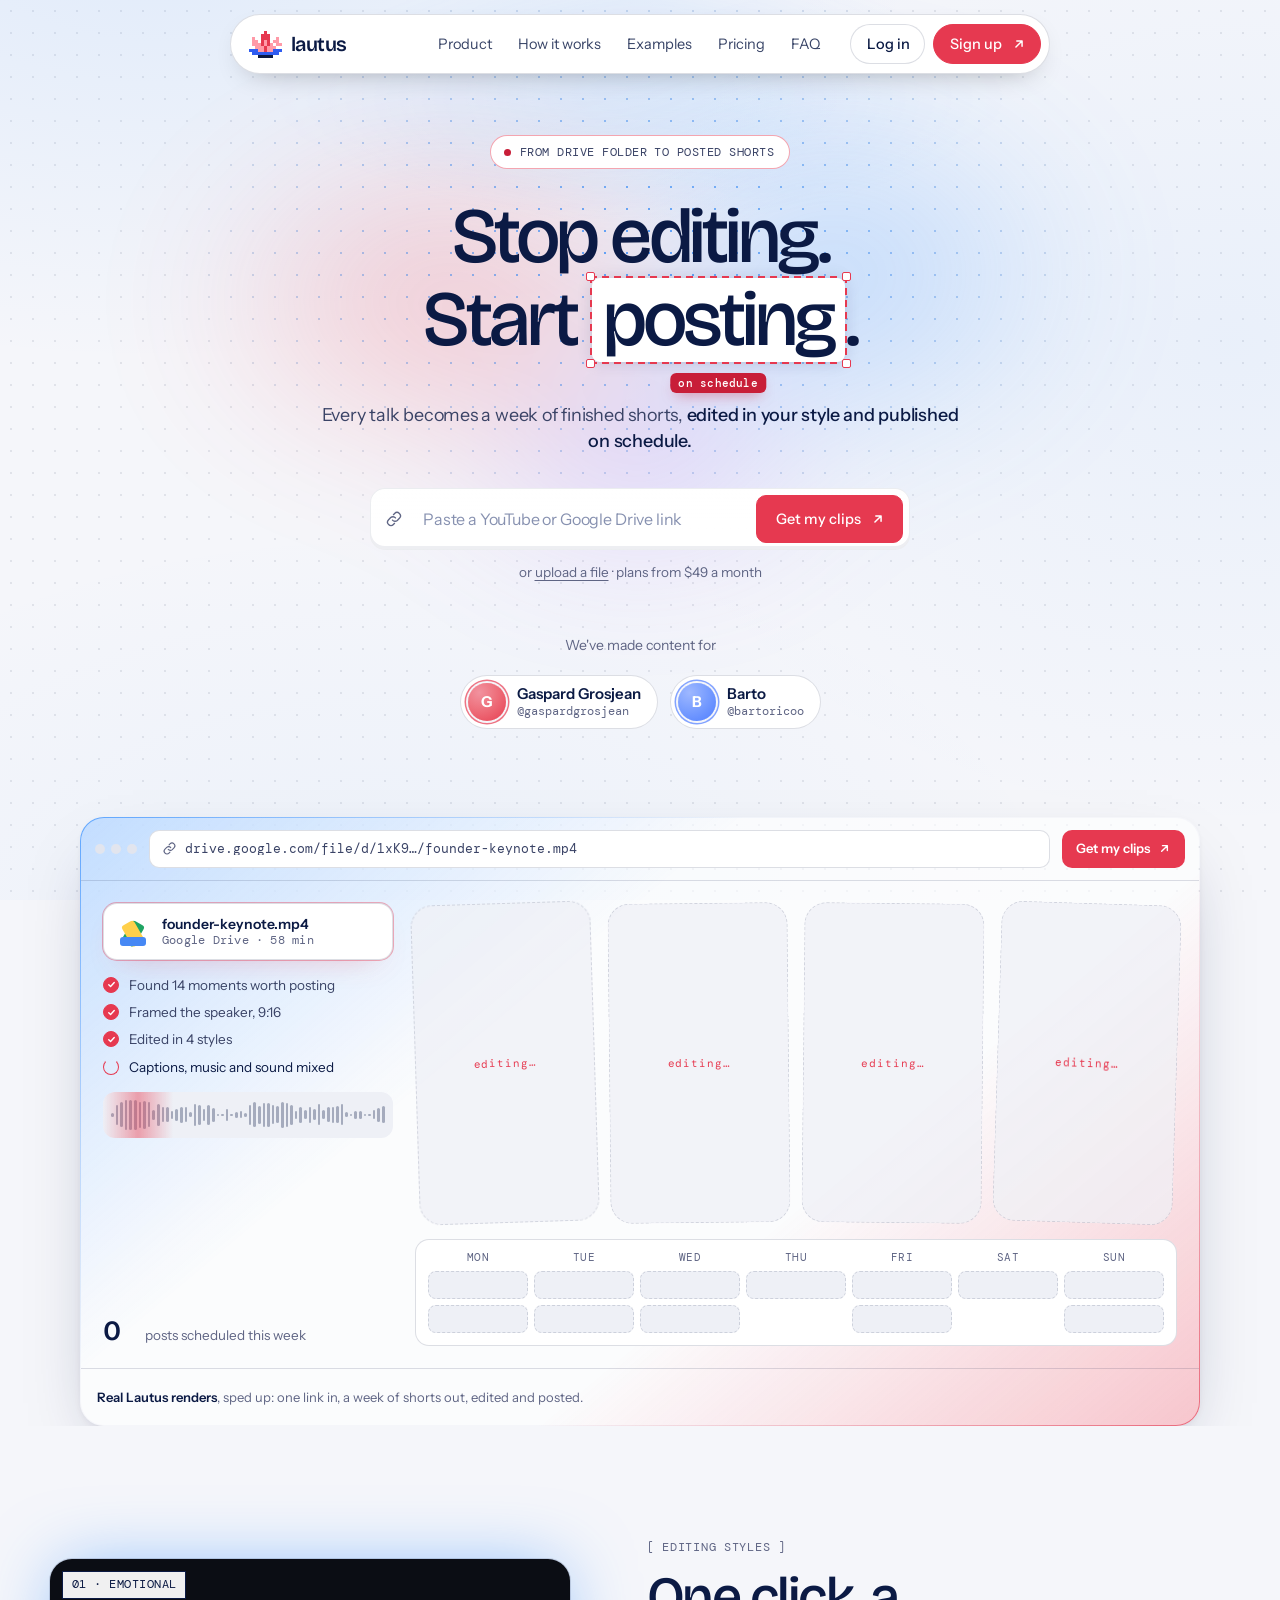
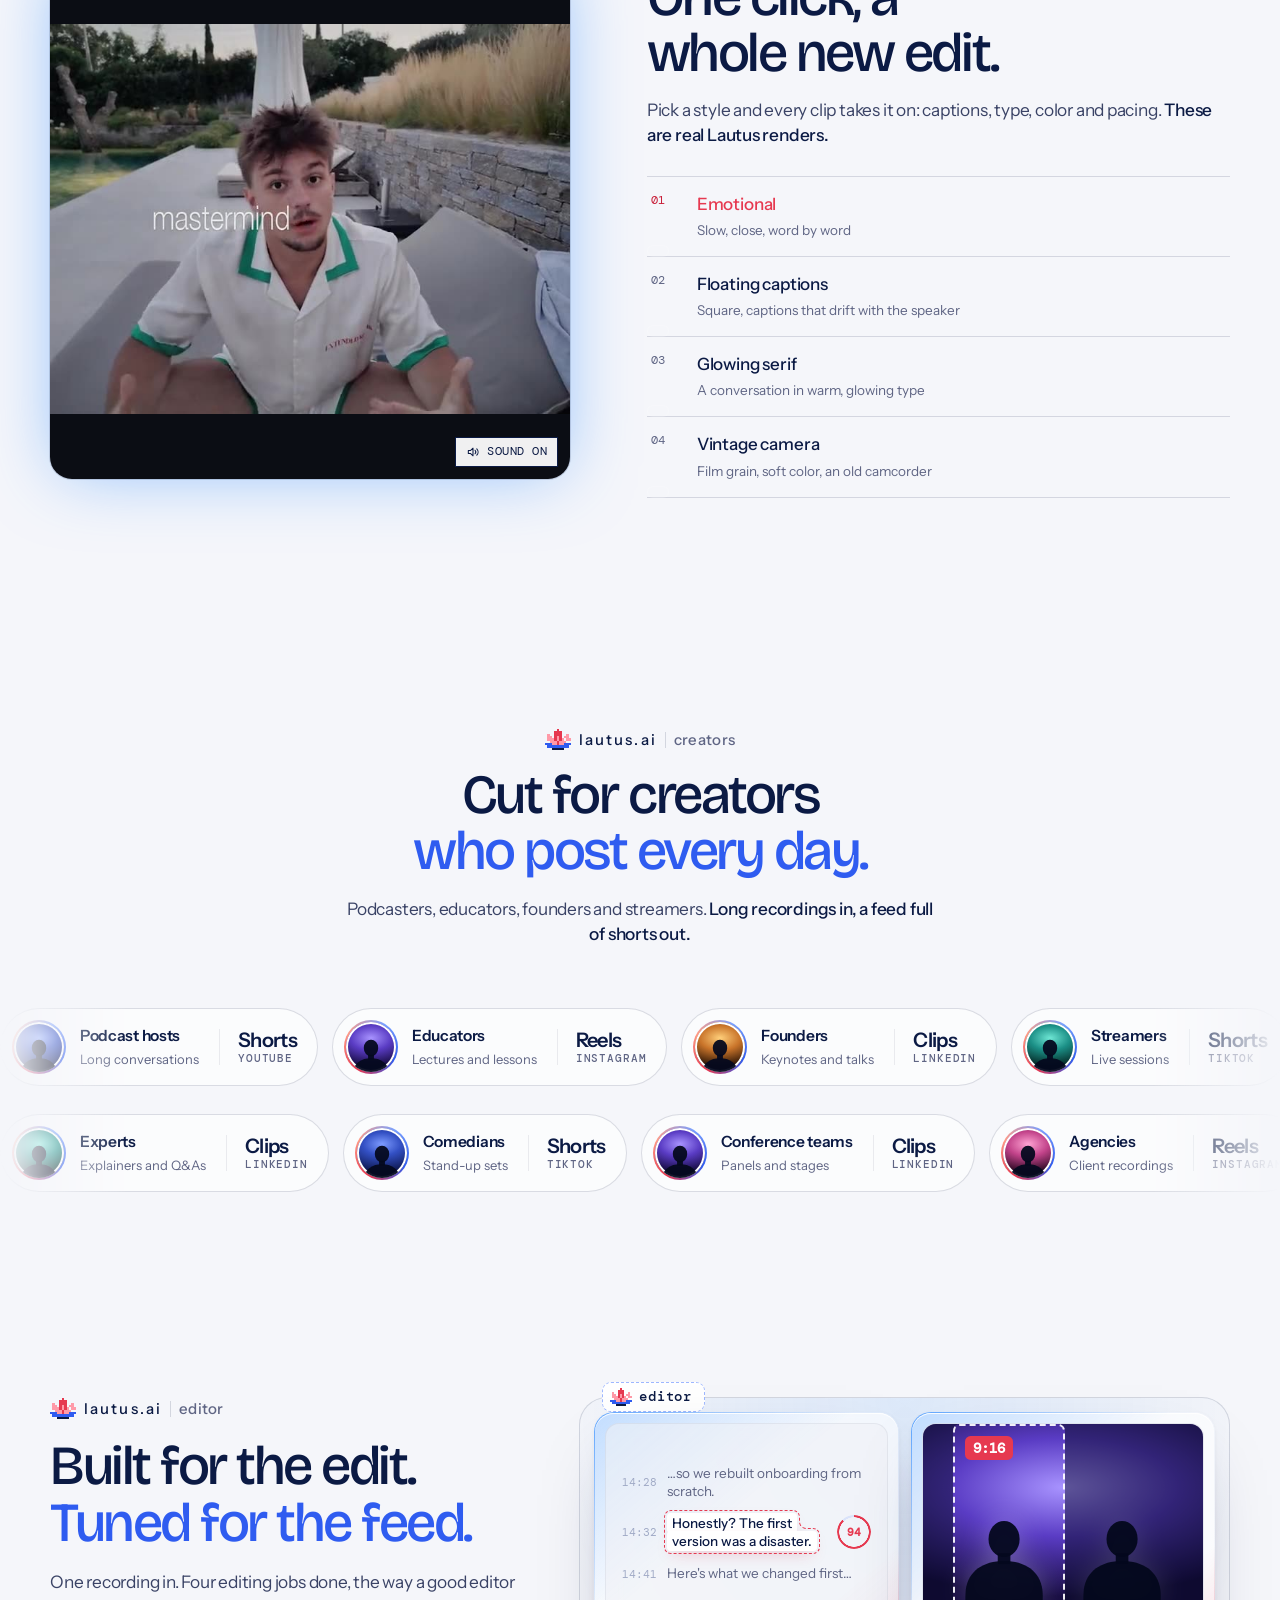
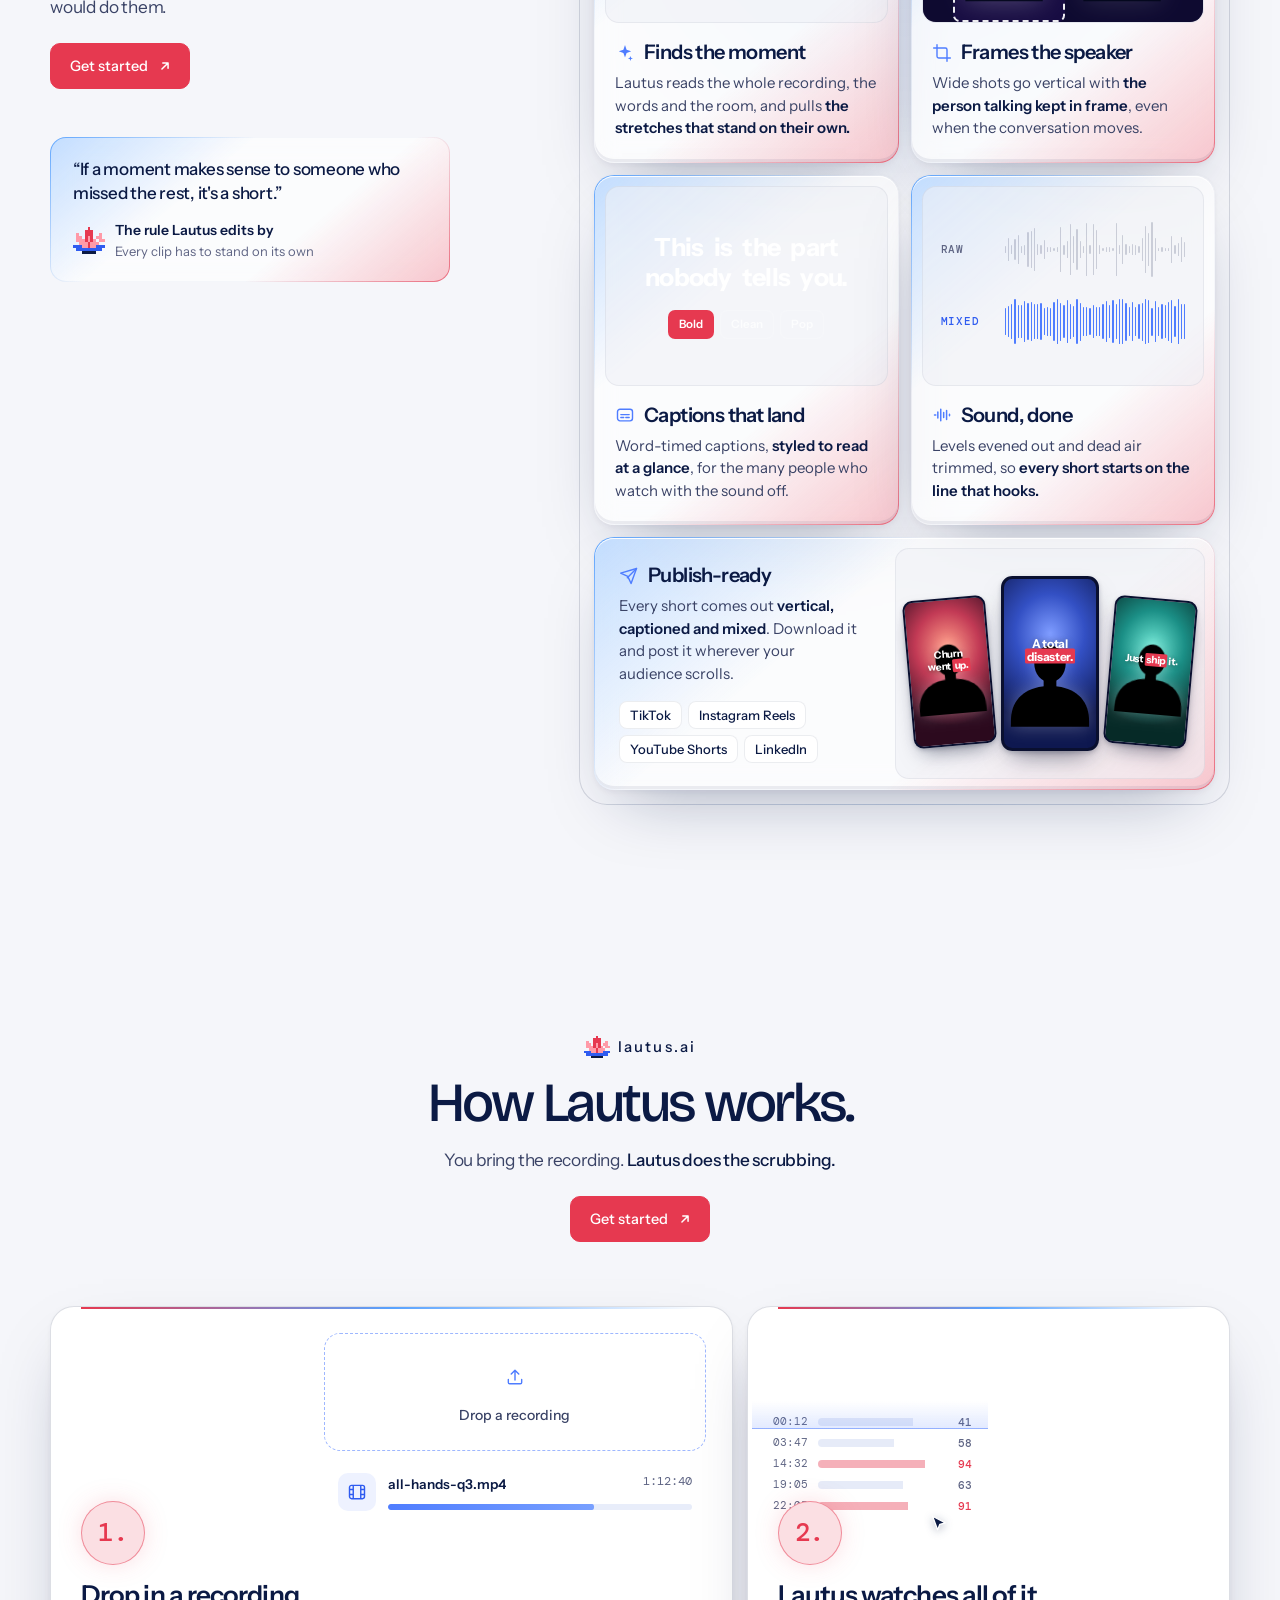
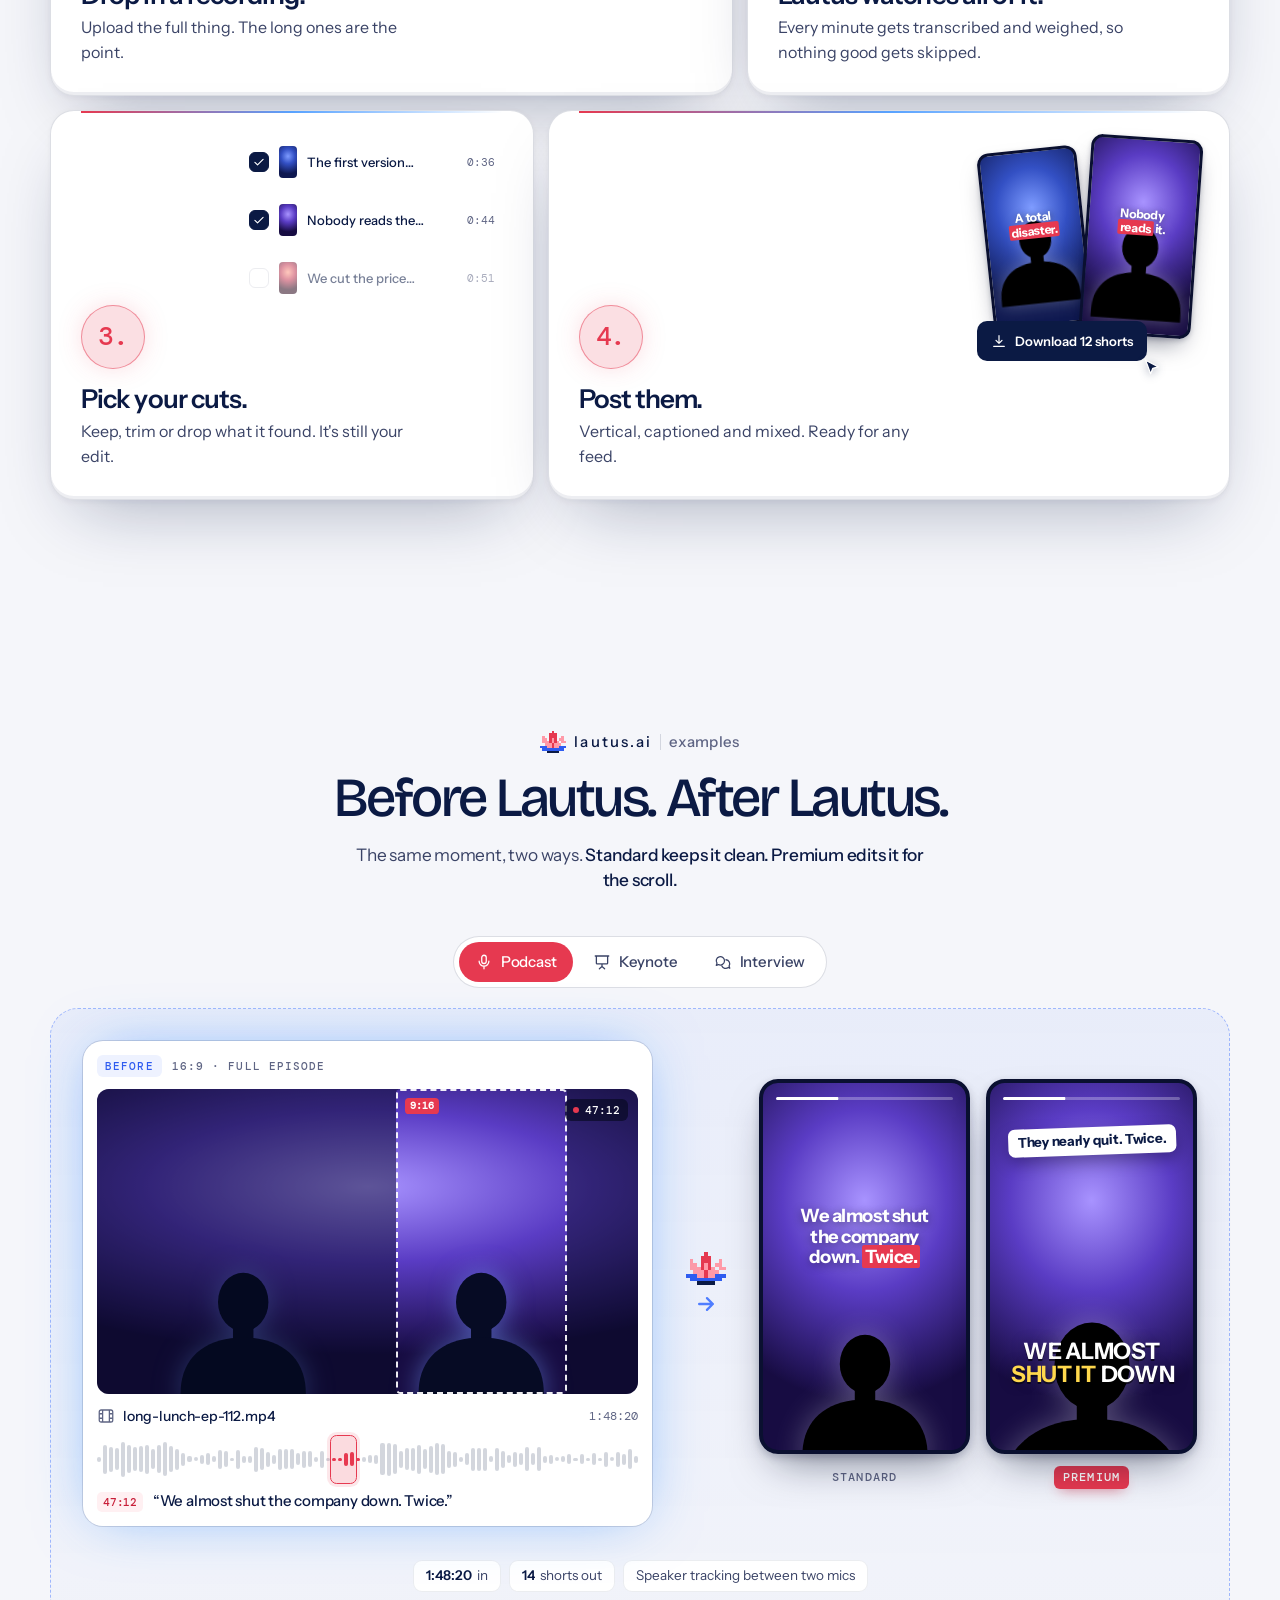
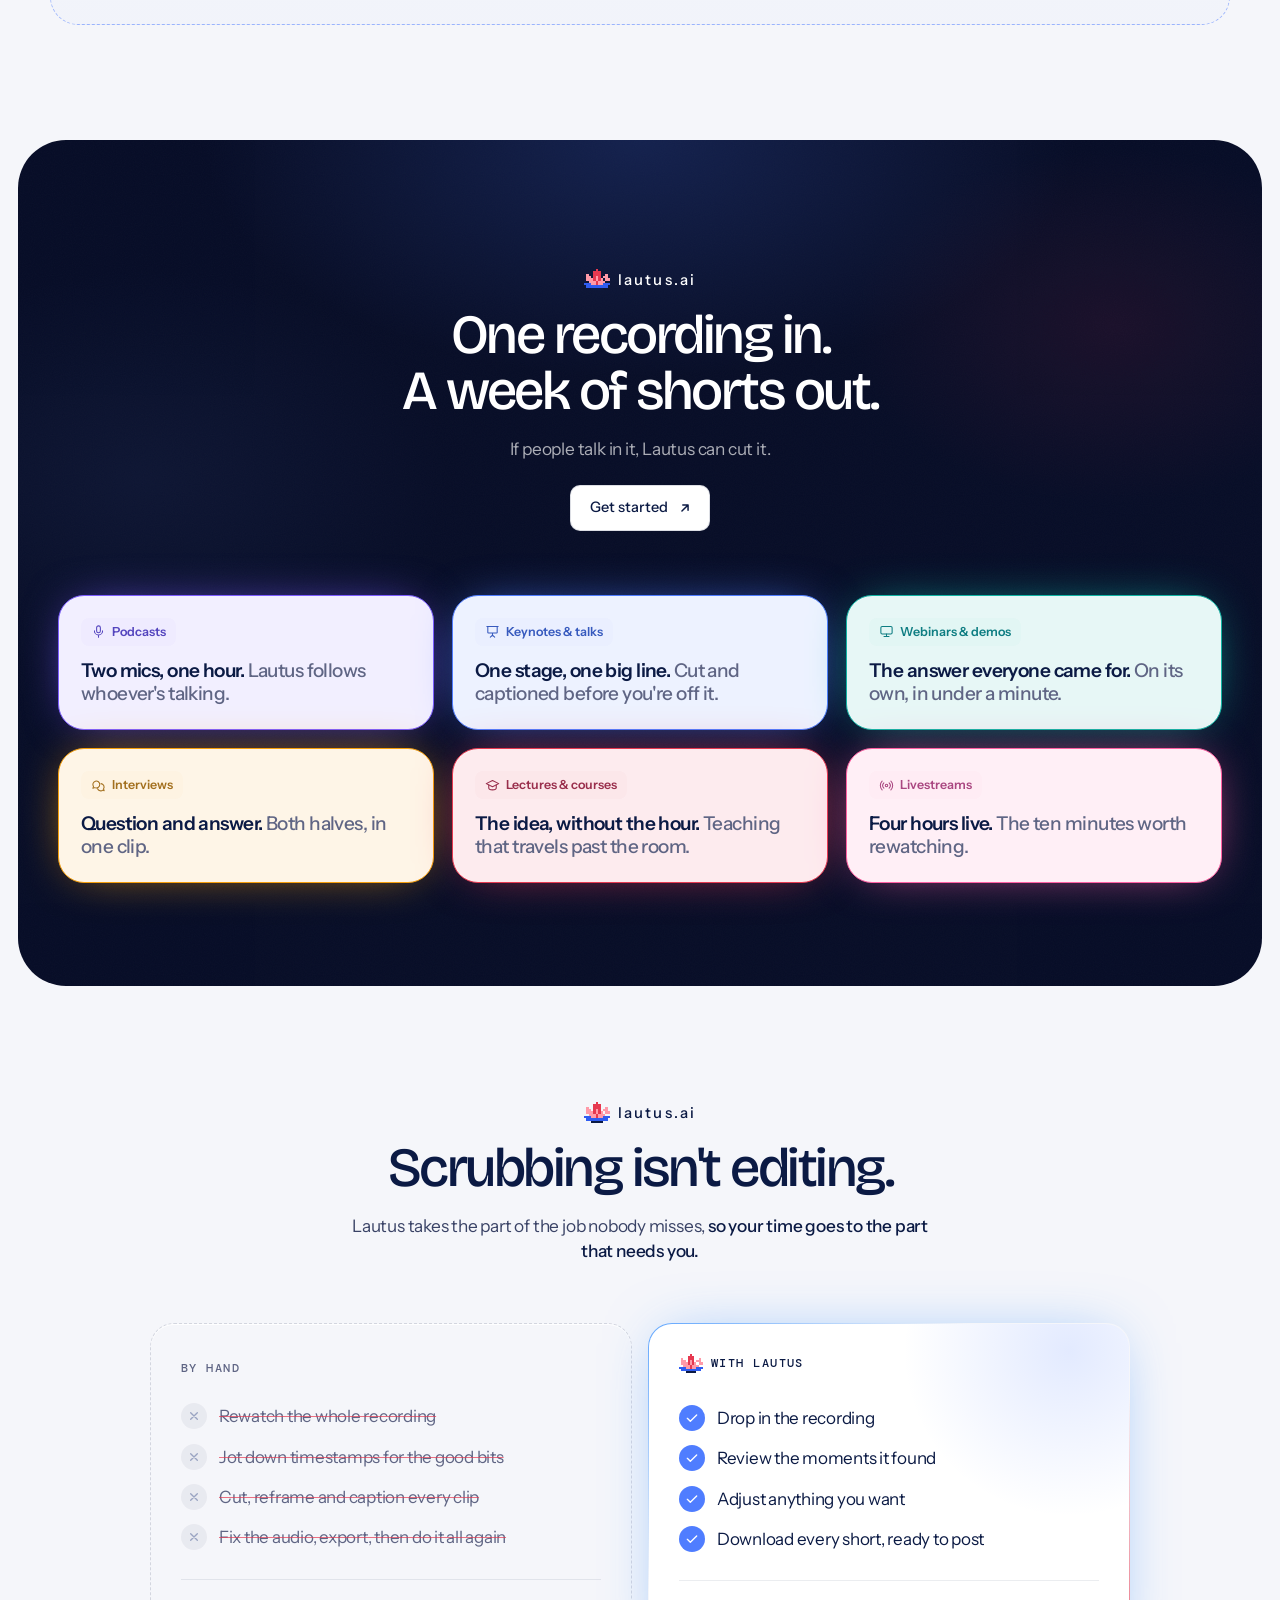
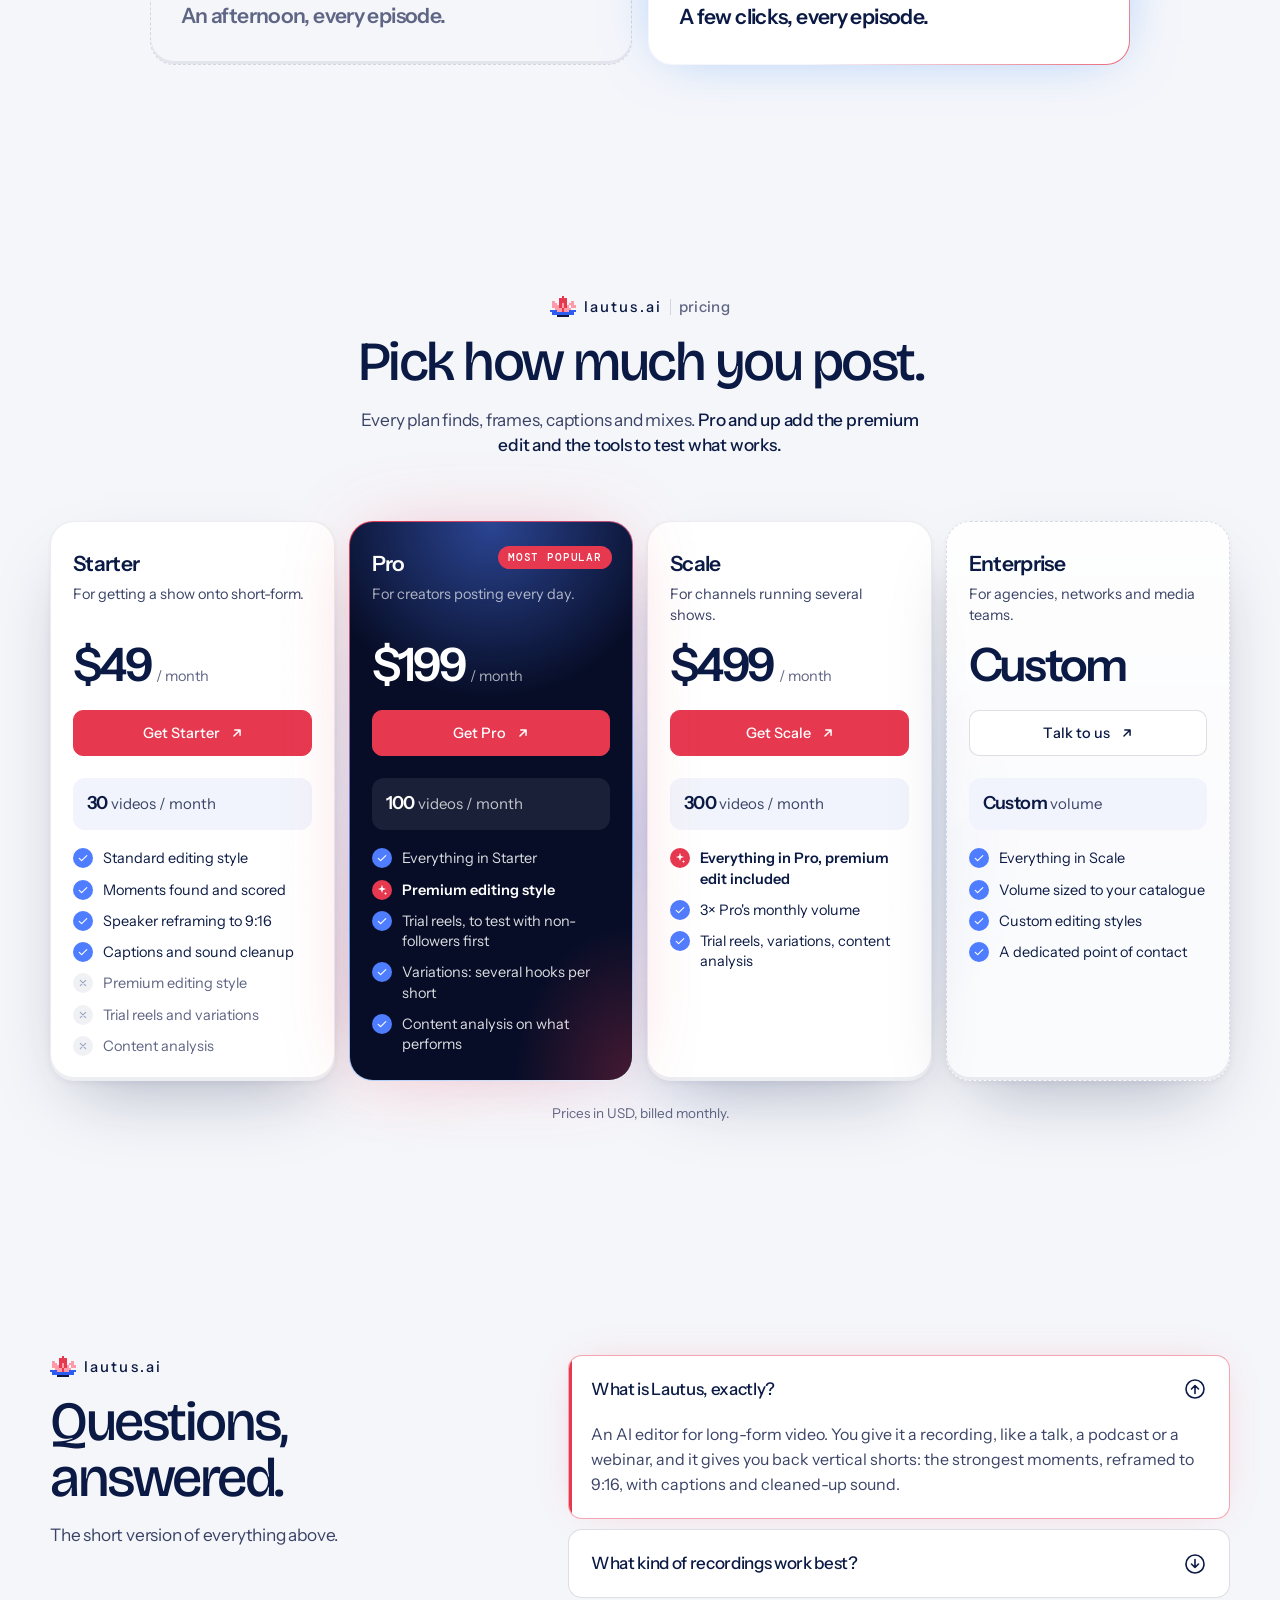
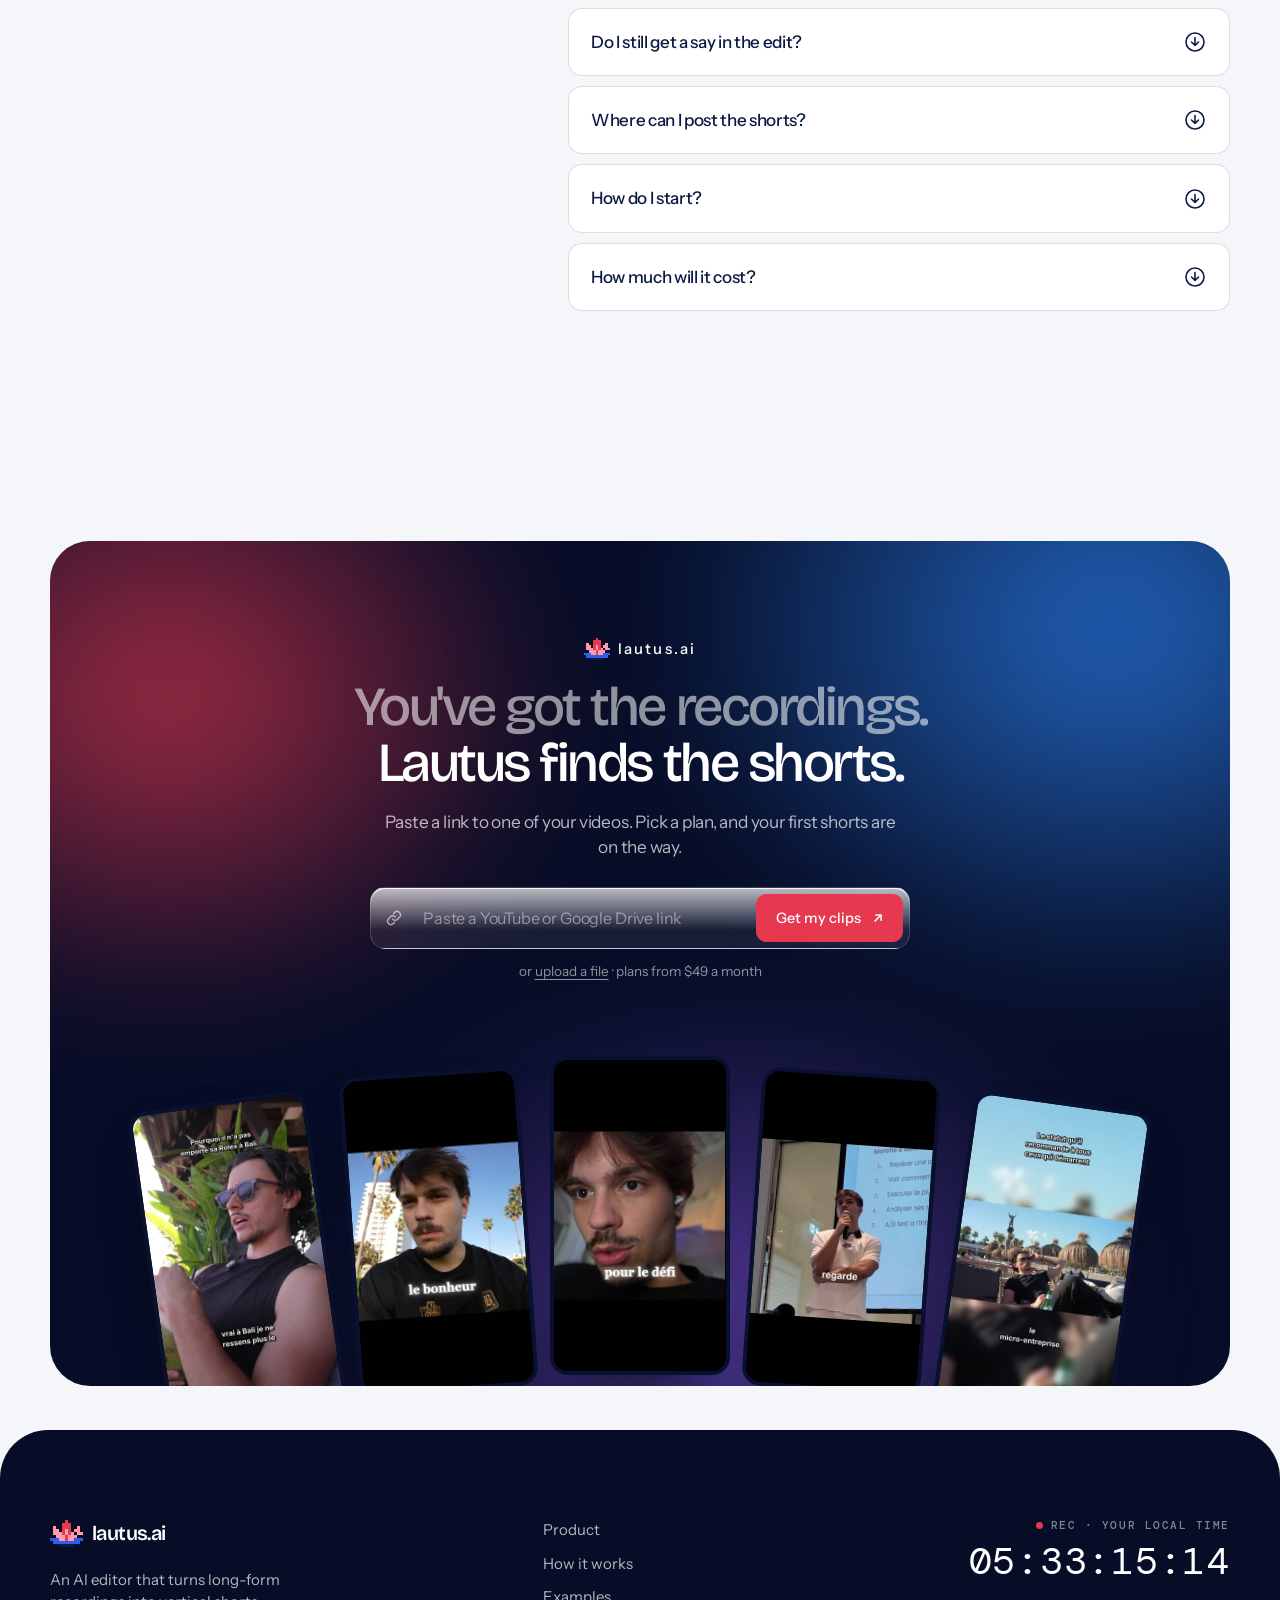
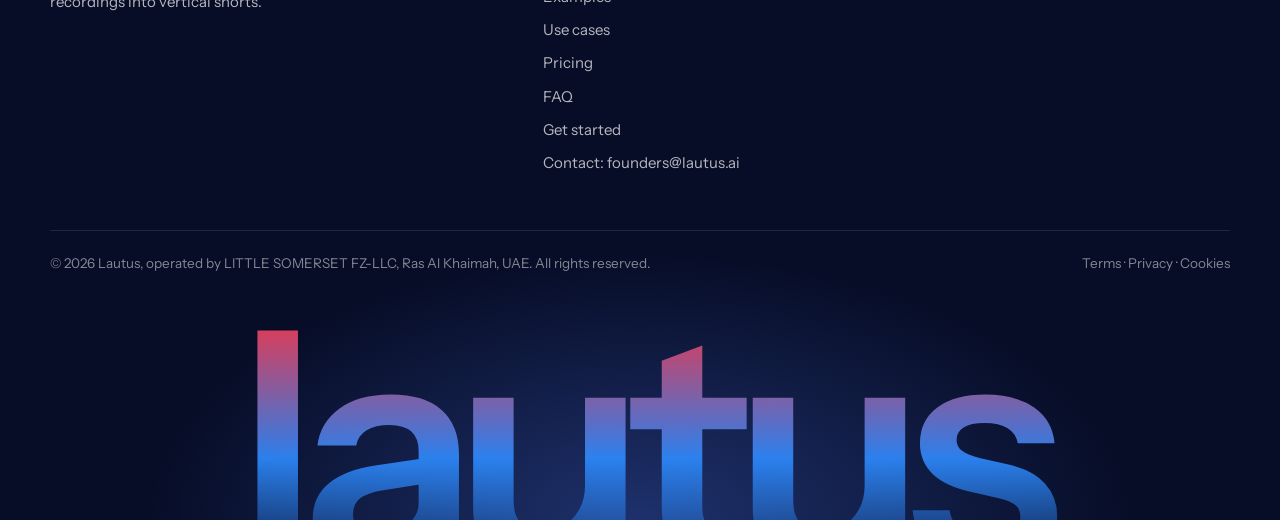
==== commit c82b7a70: "Landing: real clips instead of mock phones in the final CTA; drop fake art from use-case cards Co-Au" ====
--- a/index.html
+++ b/index.html
@@ -836,11 +836,6 @@
 
           <div class="cases">
             <article class="case reveal" style="--c:#7c5cff">
-              <div class="case__art" aria-hidden="true">
-                <div class="short short--ghost sc-5"><svg class="short__person"><use href="#person" /></svg></div>
-                <div class="short sc-3"><svg class="short__person"><use href="#person" /></svg><span class="short__progress"><i></i></span><p class="short__cap">We almost shut the company down. <em>Twice.</em></p></div>
-                <div class="short short--ghost sc-2"><svg class="short__person"><use href="#person" /></svg></div>
-              </div>
               <div class="case__foot">
                 <span class="tag"><svg aria-hidden="true"><use href="#i-mic" /></svg>Podcasts</span>
                 <h3 class="case__title">Two mics, one hour. <span>Lautus follows whoever's talking.</span></h3>
@@ -848,11 +843,6 @@
             </article>
 
             <article class="case reveal" style="--d:1;--c:#4f7dff">
-              <div class="case__art" aria-hidden="true">
-                <div class="short short--ghost sc-3"><svg class="short__person"><use href="#person" /></svg></div>
-                <div class="short sc-1"><svg class="short__person"><use href="#person" /></svg><span class="short__progress"><i></i></span><p class="short__cap">Nobody remembers your slides. They remember <em>this.</em></p></div>
-                <div class="short short--ghost sc-4"><svg class="short__person"><use href="#person" /></svg></div>
-              </div>
               <div class="case__foot">
                 <span class="tag"><svg aria-hidden="true"><use href="#i-stage" /></svg>Keynotes &amp; talks</span>
                 <h3 class="case__title">One stage, one big line. <span>Cut and captioned before you're off it.</span></h3>
@@ -860,11 +850,6 @@
             </article>
 
             <article class="case reveal" style="--d:2;--c:#10b3a3">
-              <div class="case__art" aria-hidden="true">
-                <div class="short short--ghost sc-1"><svg class="short__person"><use href="#person" /></svg></div>
-                <div class="short sc-5"><svg class="short__person"><use href="#person" /></svg><span class="short__progress"><i></i></span><p class="short__cap">Here's the setting <em>everyone</em> misses.</p></div>
-                <div class="short short--ghost sc-3"><svg class="short__person"><use href="#person" /></svg></div>
-              </div>
               <div class="case__foot">
                 <span class="tag"><svg aria-hidden="true"><use href="#i-monitor" /></svg>Webinars &amp; demos</span>
                 <h3 class="case__title">The answer everyone came for. <span>On its own, in under a minute.</span></h3>
@@ -872,11 +857,6 @@
             </article>
 
             <article class="case reveal" style="--c:#f59e0b">
-              <div class="case__art" aria-hidden="true">
-                <div class="short short--ghost sc-2"><svg class="short__person"><use href="#person" /></svg></div>
-                <div class="short sc-4"><svg class="short__person"><use href="#person" /></svg><span class="short__progress"><i></i></span><p class="short__cap">I got the job by asking <em>one</em> question.</p></div>
-                <div class="short short--ghost sc-6"><svg class="short__person"><use href="#person" /></svg></div>
-              </div>
               <div class="case__foot">
                 <span class="tag"><svg aria-hidden="true"><use href="#i-chat" /></svg>Interviews</span>
                 <h3 class="case__title">Question and answer. <span>Both halves, in one clip.</span></h3>
@@ -884,11 +864,6 @@
             </article>
 
             <article class="case reveal" style="--d:1;--c:#e63950">
-              <div class="case__art" aria-hidden="true">
-                <div class="short short--ghost sc-4"><svg class="short__person"><use href="#person" /></svg></div>
-                <div class="short sc-2"><svg class="short__person"><use href="#person" /></svg><span class="short__progress"><i></i></span><p class="short__cap">The whole theory fits in <em>one</em> sentence.</p></div>
-                <div class="short short--ghost sc-1"><svg class="short__person"><use href="#person" /></svg></div>
-              </div>
               <div class="case__foot">
                 <span class="tag"><svg aria-hidden="true"><use href="#i-cap" /></svg>Lectures &amp; courses</span>
                 <h3 class="case__title">The idea, without the hour. <span>Teaching that travels past the room.</span></h3>
@@ -896,11 +871,6 @@
             </article>
 
             <article class="case reveal" style="--d:2;--c:#ff5fa2">
-              <div class="case__art" aria-hidden="true">
-                <div class="short short--ghost sc-5"><svg class="short__person"><use href="#person" /></svg></div>
-                <div class="short sc-6"><svg class="short__person"><use href="#person" /></svg><span class="short__progress"><i></i></span><p class="short__cap">Chat called it <em>before</em> I did.</p></div>
-                <div class="short short--ghost sc-3"><svg class="short__person"><use href="#person" /></svg></div>
-              </div>
               <div class="case__foot">
                 <span class="tag"><svg aria-hidden="true"><use href="#i-live" /></svg>Livestreams</span>
                 <h3 class="case__title">Four hours live. <span>The ten minutes worth rewatching.</span></h3>
@@ -960,27 +930,25 @@
             <span>lautus.ai</span><span class="brandchip__sep" aria-hidden="true"></span><span class="brandchip__sub">pricing</span>
           </p>
           <h2 class="h2 reveal" style="--d:1">Pick how much you post.</h2>
-          <p class="lede reveal" style="--d:2">Every plan finds, frames, captions and mixes. <strong>Every editing style in every plan. Pro and up add the AI agent and workflows.</strong></p>
-          <p class="launch-note reveal" style="--d:3" data-launch hidden>Launch offer: <b>−20% on every plan</b>, for as long as you stay. Until November 26.</p>
+          <p class="lede reveal" style="--d:2">Every plan finds, frames, captions and mixes. <strong>Pro and up add the premium edit and the tools to test what works.</strong></p>
         </header>
 
         <div class="plans">
           <article class="plan reveal">
             <h3 class="plan__name">Starter</h3>
             <p class="plan__for">For getting a show onto short-form.</p>
-            <p class="plan__price"><s class="plan__was" data-launch hidden>$49</s><b data-launch-price="$39.20">$49</b><span>/ month</span></p>
+            <p class="plan__price"><b>$49</b><span>/ month</span></p>
             <a class="btn plan__btn" href="#access" data-plan="starter">
               <span class="btn__label" data-roll>Get Starter</span>
               <svg class="btn__icon" aria-hidden="true"><use href="#i-arrow" /></svg>
             </a>
-            <p class="plan__quota"><b>50</b> clips / month</p>
+            <p class="plan__quota"><b>30</b> videos / month</p>
             <ul class="plan__list">
-              <li><svg aria-hidden="true"><use href="#i-check" /></svg>Every editing style</li>
+              <li><svg aria-hidden="true"><use href="#i-check" /></svg>Standard editing style</li>
               <li><svg aria-hidden="true"><use href="#i-check" /></svg>Moments found and scored</li>
               <li><svg aria-hidden="true"><use href="#i-check" /></svg>Speaker reframing to 9:16</li>
               <li><svg aria-hidden="true"><use href="#i-check" /></svg>Captions and sound cleanup</li>
-              <li class="is-off"><svg aria-hidden="true"><use href="#i-x" /></svg><span>AI agent on WhatsApp</span><span class="sr-only">(not included)</span></li>
-              <li class="is-off"><svg aria-hidden="true"><use href="#i-x" /></svg><span>Workflows</span><span class="sr-only">(not included)</span></li>
+              <li class="is-off"><svg aria-hidden="true"><use href="#i-x" /></svg><span>Premium editing style</span><span class="sr-only">(not included)</span></li>
               <li class="is-off"><svg aria-hidden="true"><use href="#i-x" /></svg><span>Trial reels and variations</span><span class="sr-only">(not included)</span></li>
               <li class="is-off"><svg aria-hidden="true"><use href="#i-x" /></svg><span>Content analysis</span><span class="sr-only">(not included)</span></li>
             </ul>
@@ -990,16 +958,15 @@
             <p class="plan__flag">Most popular</p>
             <h3 class="plan__name">Pro</h3>
             <p class="plan__for">For creators posting every day.</p>
-            <p class="plan__price"><s class="plan__was" data-launch hidden>$199</s><b data-launch-price="$159.20">$199</b><span>/ month</span></p>
+            <p class="plan__price"><b>$199</b><span>/ month</span></p>
             <a class="btn plan__btn" href="#access" data-plan="pro">
               <span class="btn__label" data-roll>Get Pro</span>
               <svg class="btn__icon" aria-hidden="true"><use href="#i-arrow" /></svg>
             </a>
-            <p class="plan__quota"><b>250</b> clips / month</p>
+            <p class="plan__quota"><b>100</b> videos / month</p>
             <ul class="plan__list">
               <li><svg aria-hidden="true"><use href="#i-check" /></svg>Everything in Starter</li>
-              <li class="is-hi"><svg aria-hidden="true"><use href="#i-spark" /></svg><strong>AI agent on WhatsApp</strong></li>
-              <li class="is-hi"><svg aria-hidden="true"><use href="#i-spark" /></svg><strong>Workflows that make and post clips for you</strong></li>
+              <li class="is-hi"><svg aria-hidden="true"><use href="#i-spark" /></svg><strong>Premium editing style</strong></li>
               <li><svg aria-hidden="true"><use href="#i-check" /></svg>Trial reels, to test with non-followers first</li>
               <li><svg aria-hidden="true"><use href="#i-check" /></svg>Variations: several hooks per short</li>
               <li><svg aria-hidden="true"><use href="#i-check" /></svg>Content analysis on what performs</li>
@@ -1009,14 +976,14 @@
           <article class="plan reveal" style="--d:2">
             <h3 class="plan__name">Scale</h3>
             <p class="plan__for">For channels running several shows.</p>
-            <p class="plan__price"><s class="plan__was" data-launch hidden>$499</s><b data-launch-price="$399.20">$499</b><span>/ month</span></p>
+            <p class="plan__price"><b>$499</b><span>/ month</span></p>
             <a class="btn plan__btn" href="#access" data-plan="scale">
               <span class="btn__label" data-roll>Get Scale</span>
               <svg class="btn__icon" aria-hidden="true"><use href="#i-arrow" /></svg>
             </a>
-            <p class="plan__quota"><b>750</b> clips / month</p>
+            <p class="plan__quota"><b>300</b> videos / month</p>
             <ul class="plan__list">
-              <li class="is-hi"><svg aria-hidden="true"><use href="#i-spark" /></svg><strong>Everything in Pro: AI agent and workflows</strong></li>
+              <li class="is-hi"><svg aria-hidden="true"><use href="#i-spark" /></svg><strong>Everything in Pro, premium edit included</strong></li>
               <li><svg aria-hidden="true"><use href="#i-check" /></svg>3× Pro's monthly volume</li>
               <li><svg aria-hidden="true"><use href="#i-check" /></svg>Trial reels, variations, content analysis</li>
             </ul>
@@ -1079,7 +1046,7 @@
           </details>
           <details class="qa reveal" name="faq">
             <summary><span>How much will it cost?</span><svg class="qa__icon" aria-hidden="true"><use href="#i-down" /></svg></summary>
-            <div class="qa__body"><p>Starter is $49 a month for 50 clips, with every editing style. Pro is $199 for 250 clips and adds the AI agent on WhatsApp, workflows, trial reels, variations and content analysis. Scale is $499 for 750 clips, and Enterprise is sized to your team. Until November 26, every plan is 20% off for as long as you stay. See <a href="#pricing">pricing</a>.</p></div>
+            <div class="qa__body"><p>Starter is $49 a month for 30 videos with the standard edit. Pro is $199 for 100 videos and adds the premium editing style, trial reels, variations and content analysis. Scale is $499 for 300 videos, and Enterprise is sized to your team. See <a href="#pricing">pricing</a>.</p></div>
           </details>
         </div>
       </div>
@@ -1112,12 +1079,12 @@
             </p>
           </form>
 
-          <div class="cta__phones" aria-hidden="true">
-            <div class="short sc-4"><svg class="short__person"><use href="#person" /></svg><span class="short__progress"><i></i></span><p class="short__cap">I got the job by asking <em>one</em> question.</p></div>
-            <div class="short sc-3"><svg class="short__person"><use href="#person" /></svg><span class="short__progress"><i></i></span><p class="short__cap">We almost shut it down. <em>Twice.</em></p></div>
-            <div class="short sc-1"><svg class="short__person"><use href="#person" /></svg><span class="short__progress"><i></i></span><p class="short__cap">The first version was a <em>disaster.</em></p></div>
-            <div class="short sc-2"><svg class="short__person"><use href="#person" /></svg><span class="short__progress"><i></i></span><p class="short__cap">The theory fits in <em>one</em> sentence.</p></div>
-            <div class="short sc-5"><svg class="short__person"><use href="#person" /></svg><span class="short__progress"><i></i></span><p class="short__cap">Here's the setting <em>everyone</em> misses.</p></div>
+          <div class="cta__phones" aria-label="Real clips made by Lautus">
+            <div class="realclip"><video muted loop playsinline preload="none" poster="media/clips/rolex-bali.jpg" data-src="media/clips/rolex-bali.mp4" data-lazyloop aria-label="Real Lautus clip: Pourquoi il n'a pas emporté sa Rolex à Bali"></video></div>
+            <div class="realclip"><video muted loop playsinline preload="none" poster="media/clips/argent-bonheur.jpg" data-src="media/clips/argent-bonheur.mp4" data-lazyloop aria-label="Real Lautus clip: L'argent fait-il vraiment le bonheur"></video></div>
+            <div class="realclip"><video muted loop playsinline preload="none" poster="media/clips/plus-que-les-ventes.jpg" data-src="media/clips/plus-que-les-ventes.mp4" data-lazyloop aria-label="Real Lautus clip: Ce qui compte plus que les ventes"></video></div>
+            <div class="realclip"><video muted loop playsinline preload="none" poster="media/clips/saas-copine.jpg" data-src="media/clips/saas-copine.mp4" data-lazyloop aria-label="Real Lautus clip: Un SaaS qui te dit si ta copine te trompe"></video></div>
+            <div class="realclip"><video muted loop playsinline preload="none" poster="media/clips/statut.jpg" data-src="media/clips/statut.mp4" data-lazyloop aria-label="Real Lautus clip: Le statut qu'il recommande à ceux qui démarrent"></video></div>
           </div>
         </div>
       </div>
--- a/styles.css
+++ b/styles.css
@@ -1176,7 +1176,7 @@
 .case:hover .case__art .short--ghost:nth-child(1) { translate: -124% -4px; rotate: -12deg; }
 .case:hover .case__art .short--ghost:nth-child(3) { translate: 24% -4px; rotate: 12deg; }
 
-.case__foot { padding: 18px 20px 22px; border-top: 1px solid var(--line); }
+.case__foot { padding: 22px 22px 24px; }
 .tag {
   display: inline-flex; align-items: center; gap: 6px;
   height: 28px; padding: 0 10px;
@@ -1484,14 +1484,6 @@
 .plan__price { display: flex; align-items: baseline; gap: 6px; margin-top: 16px; }
 .plan__price b { font-size: 46px; font-weight: 600; line-height: 1; letter-spacing: -0.055em; }
 .plan__price span { font-size: 14.5px; color: var(--ink-3); }
-.plan__was { font-size: 22px; font-weight: 500; letter-spacing: -0.03em; color: var(--ink-3); }
-.plan--pro .plan__was { color: rgba(255, 255, 255, 0.5); }
-.launch-note { margin-top: 14px; font-size: 15px; color: var(--ink-2); }
-.launch-note b { color: var(--cherry, var(--accent)); }
-.plan__was[hidden], .launch-note[hidden] { display: none; }
-.plan__price:has(.plan__was:not([hidden])) { flex-wrap: wrap; gap: 4px 8px; }
-.plan__price:has(.plan__was:not([hidden])) b { font-size: 32px; }
-.plan__price span { white-space: nowrap; }
 .plan__btn { width: 100%; margin-top: 22px; }
 .plan__quota {
   margin-top: 22px;
@@ -1620,14 +1612,25 @@
   display: flex; justify-content: center; align-items: flex-start;
   gap: clamp(10px, 2vw, 22px);
   width: 100%;
-  height: clamp(170px, 20vw, 250px);
+  height: clamp(220px, 26vw, 330px);
   margin-top: clamp(36px, 5vw, 56px);
 }
-.cta__phones .short { flex: none; width: clamp(110px, 13vw, 170px); font-size: clamp(6.5px, 0.8vw, 10px); }
-.cta__phones .short:nth-child(1) { rotate: -9deg; margin-top: 44px; }
-.cta__phones .short:nth-child(2) { rotate: -4deg; margin-top: 16px; }
-.cta__phones .short:nth-child(4) { rotate: 4deg; margin-top: 16px; }
-.cta__phones .short:nth-child(5) { rotate: 9deg; margin-top: 44px; }
+/* Real Lautus clips (media/clips/), muted loops that start when the card scrolls into view. */
+.realclip {
+  flex: none;
+  width: clamp(120px, 14vw, 190px);
+  aspect-ratio: 9 / 16;
+  border-radius: 18px;
+  overflow: hidden;
+  background: #000;
+  border: 4px solid #0a1030;
+  box-shadow: 0 30px 60px -24px rgba(0, 0, 0, 0.7);
+}
+.realclip video { display: block; width: 100%; height: 100%; object-fit: cover; }
+.cta__phones .realclip:nth-child(1) { rotate: -8deg; margin-top: 44px; }
+.cta__phones .realclip:nth-child(2) { rotate: -4deg; margin-top: 16px; }
+.cta__phones .realclip:nth-child(4) { rotate: 4deg; margin-top: 16px; }
+.cta__phones .realclip:nth-child(5) { rotate: 8deg; margin-top: 44px; }
 
 /* --------------------------------------------------------------------------
    Waitlist form
@@ -1897,7 +1900,6 @@
   }
   .cases::-webkit-scrollbar { display: none; }
   .case { scroll-snap-align: start; }
-  .case__art { height: 250px; }
 
   .versus { grid-template-columns: minmax(0, 1fr); }
   .vs { padding: 24px; }
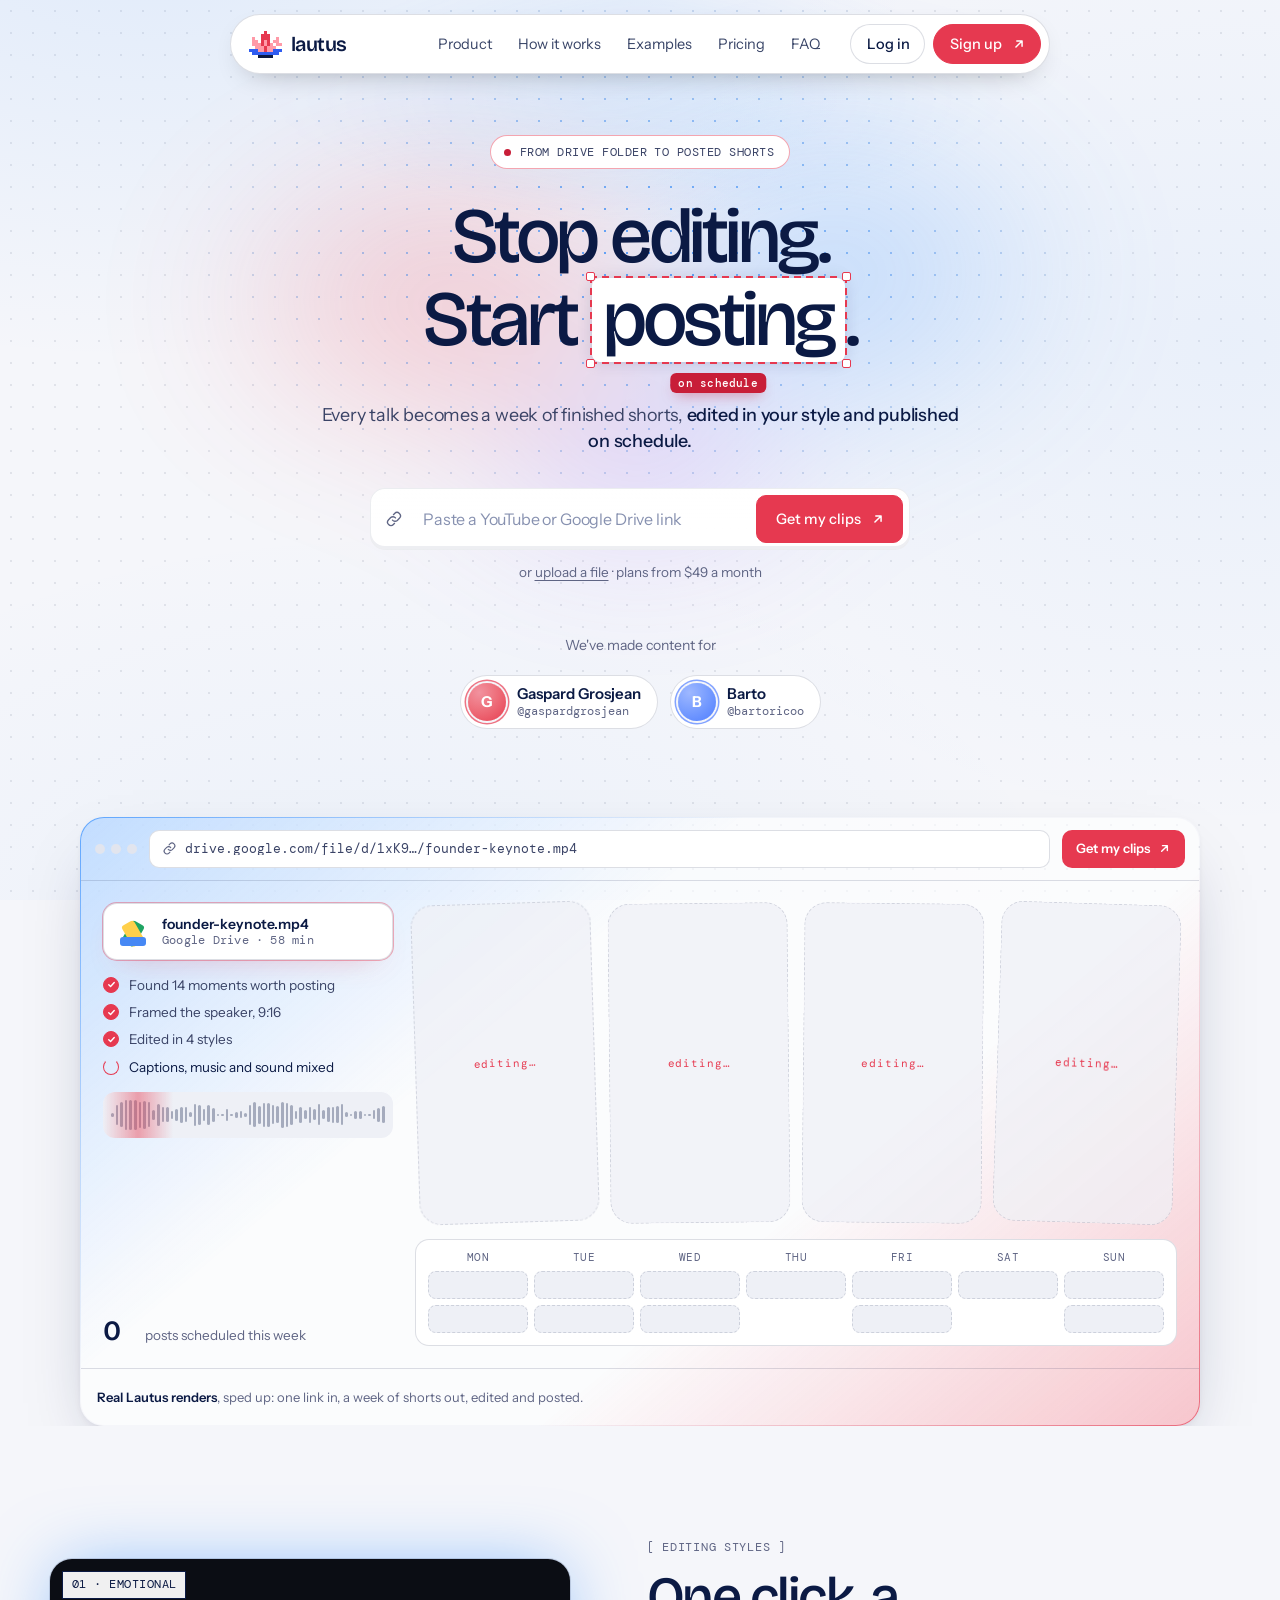
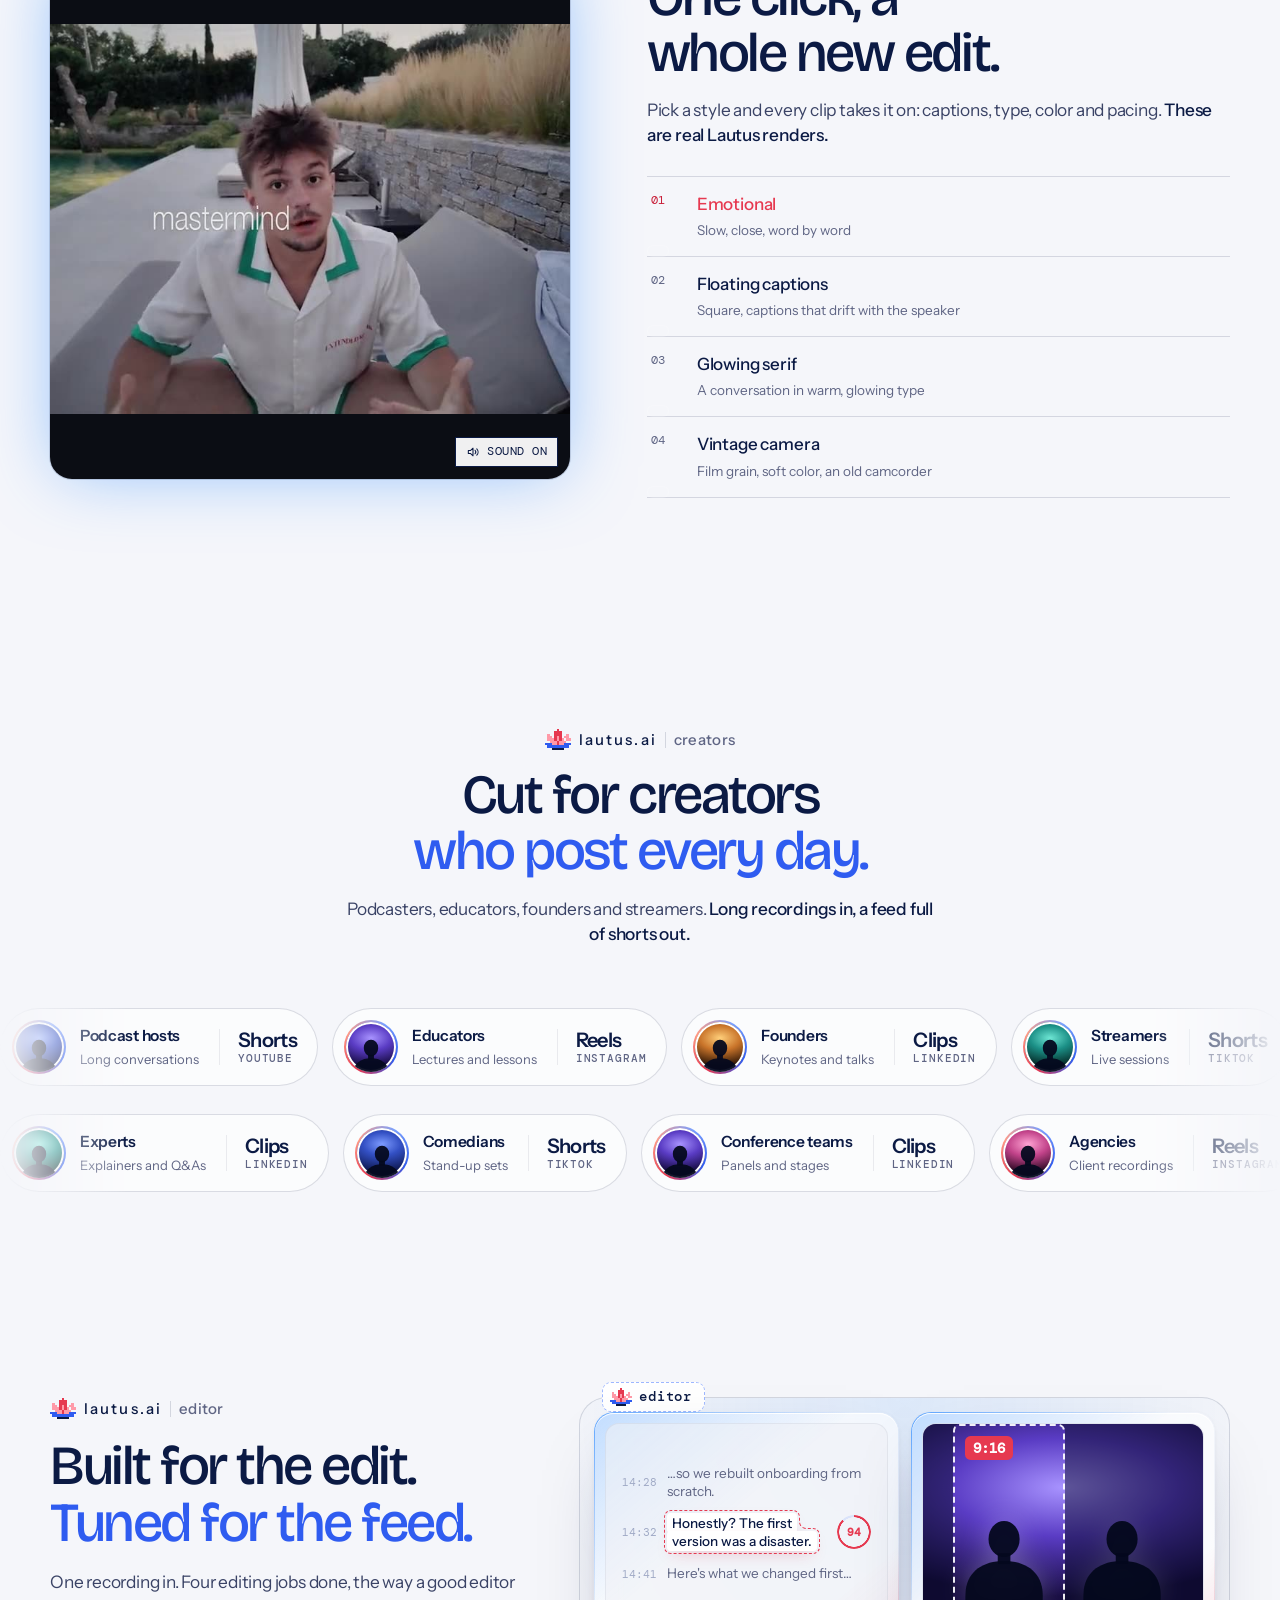
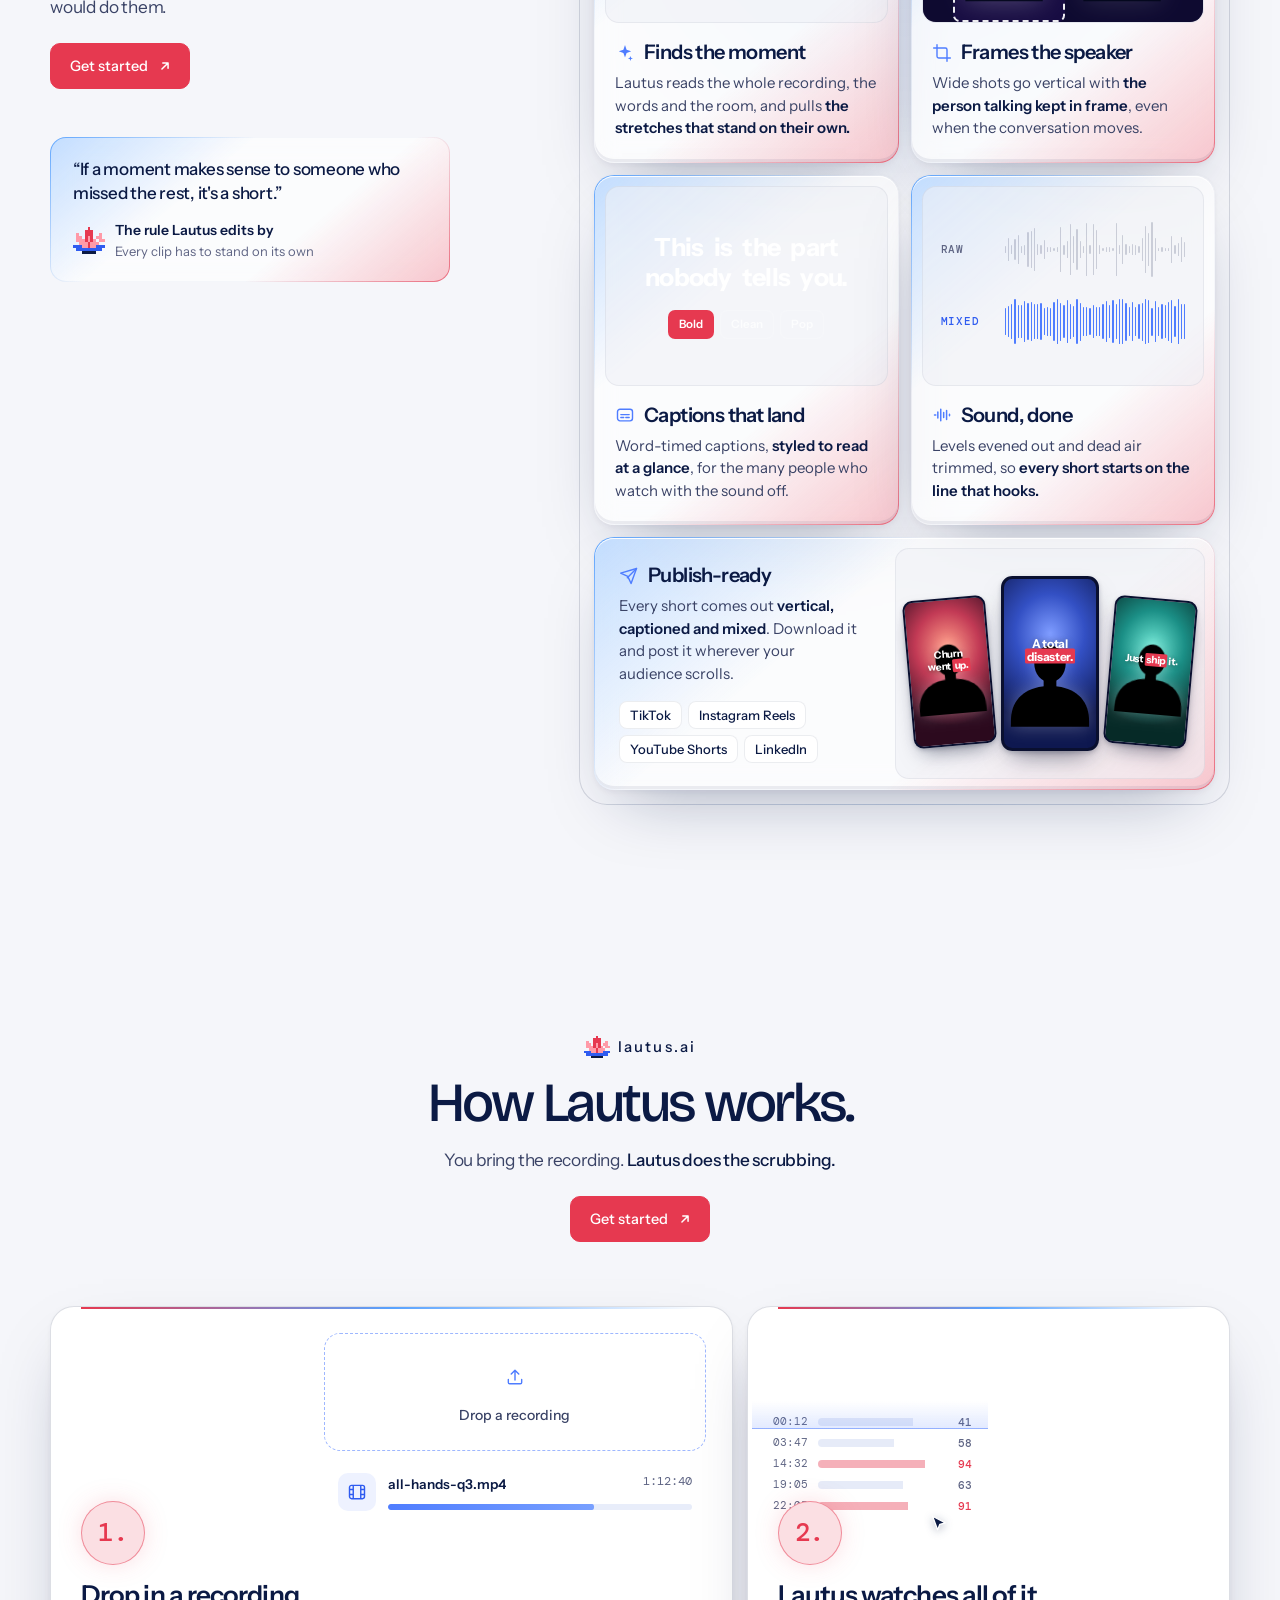
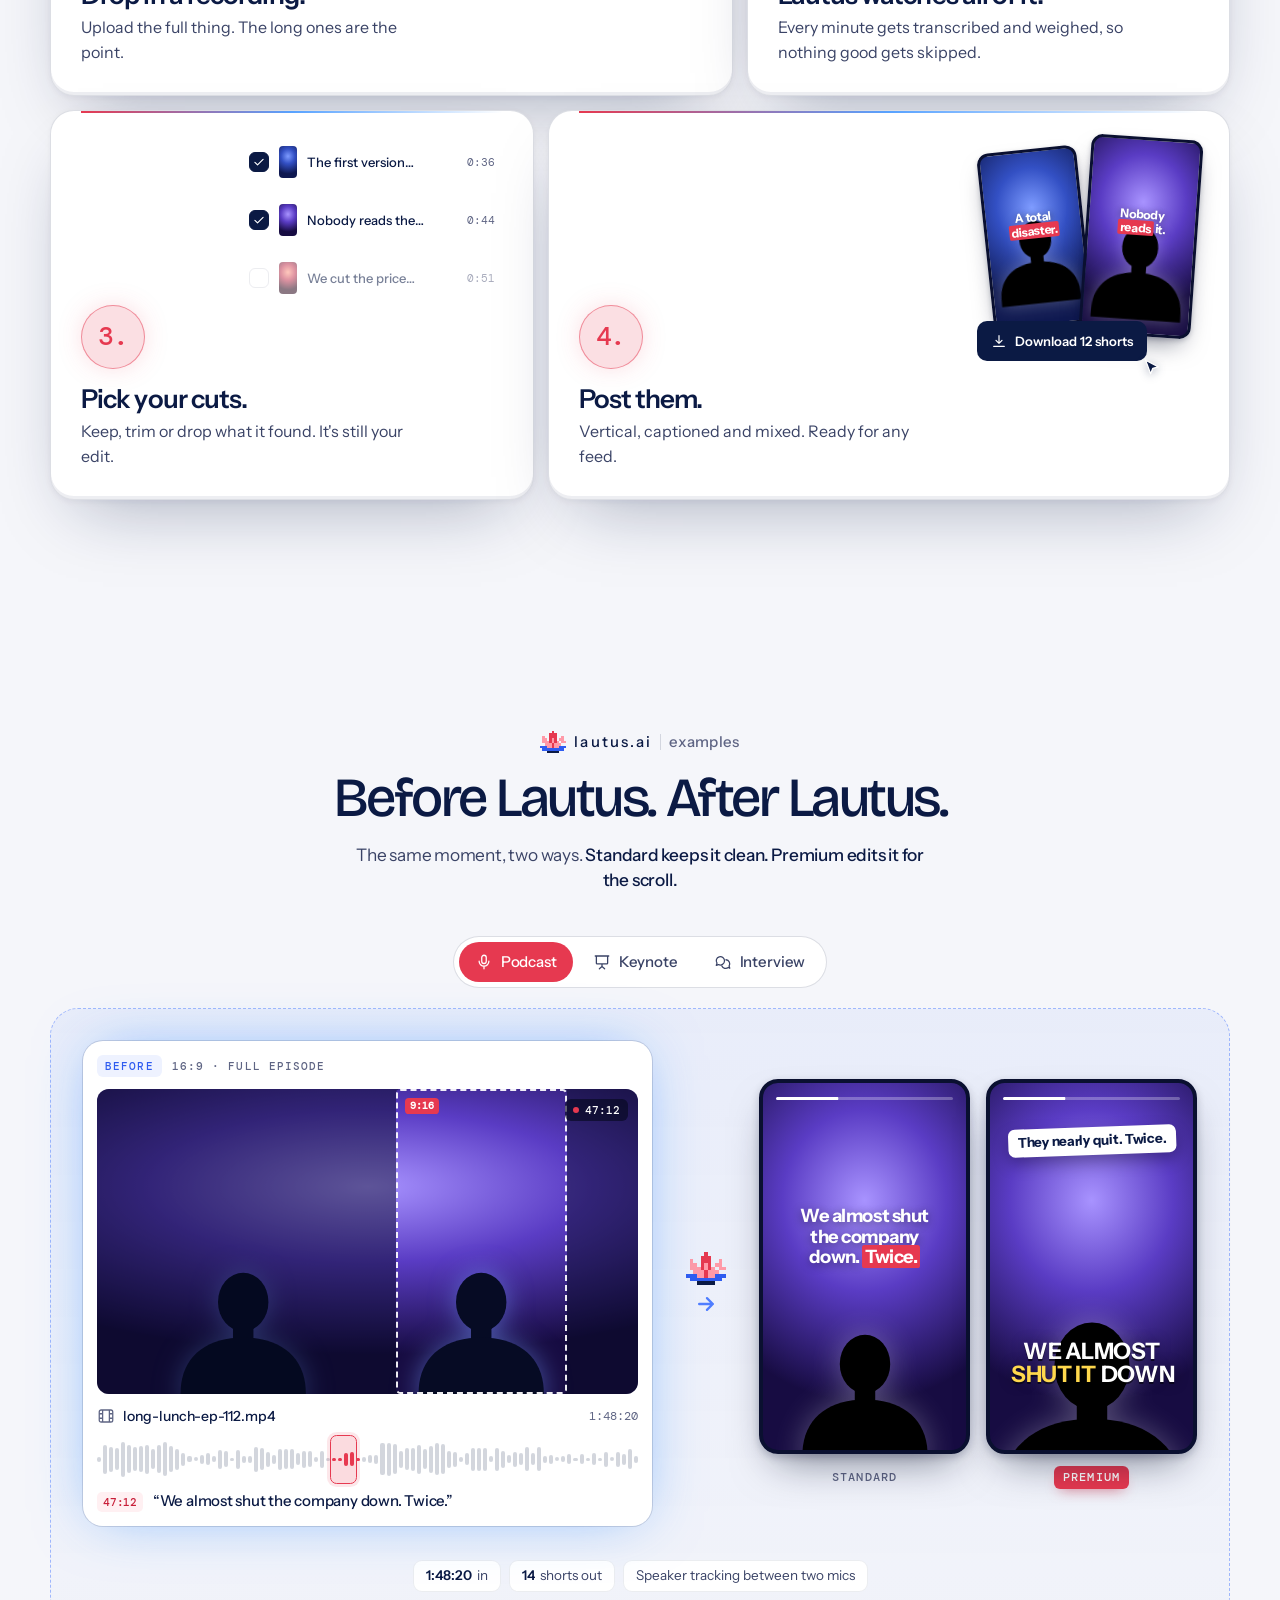
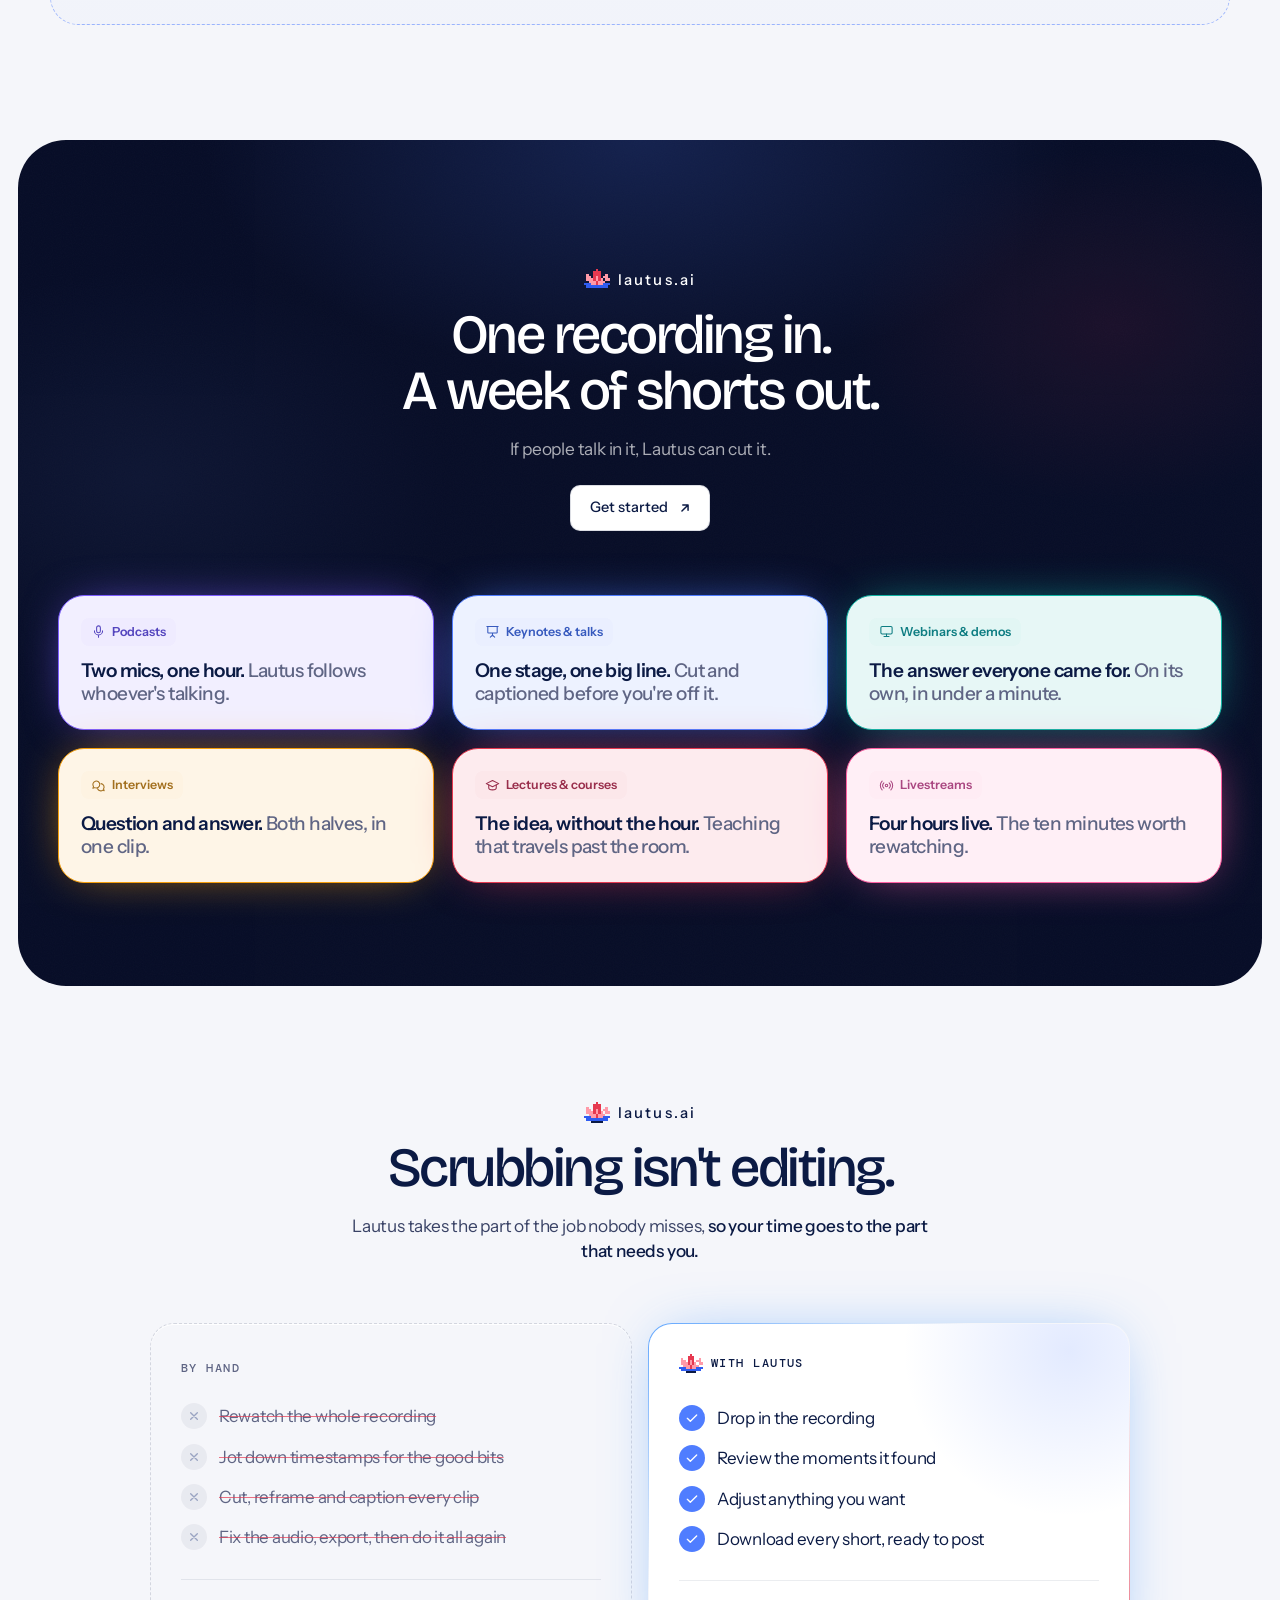
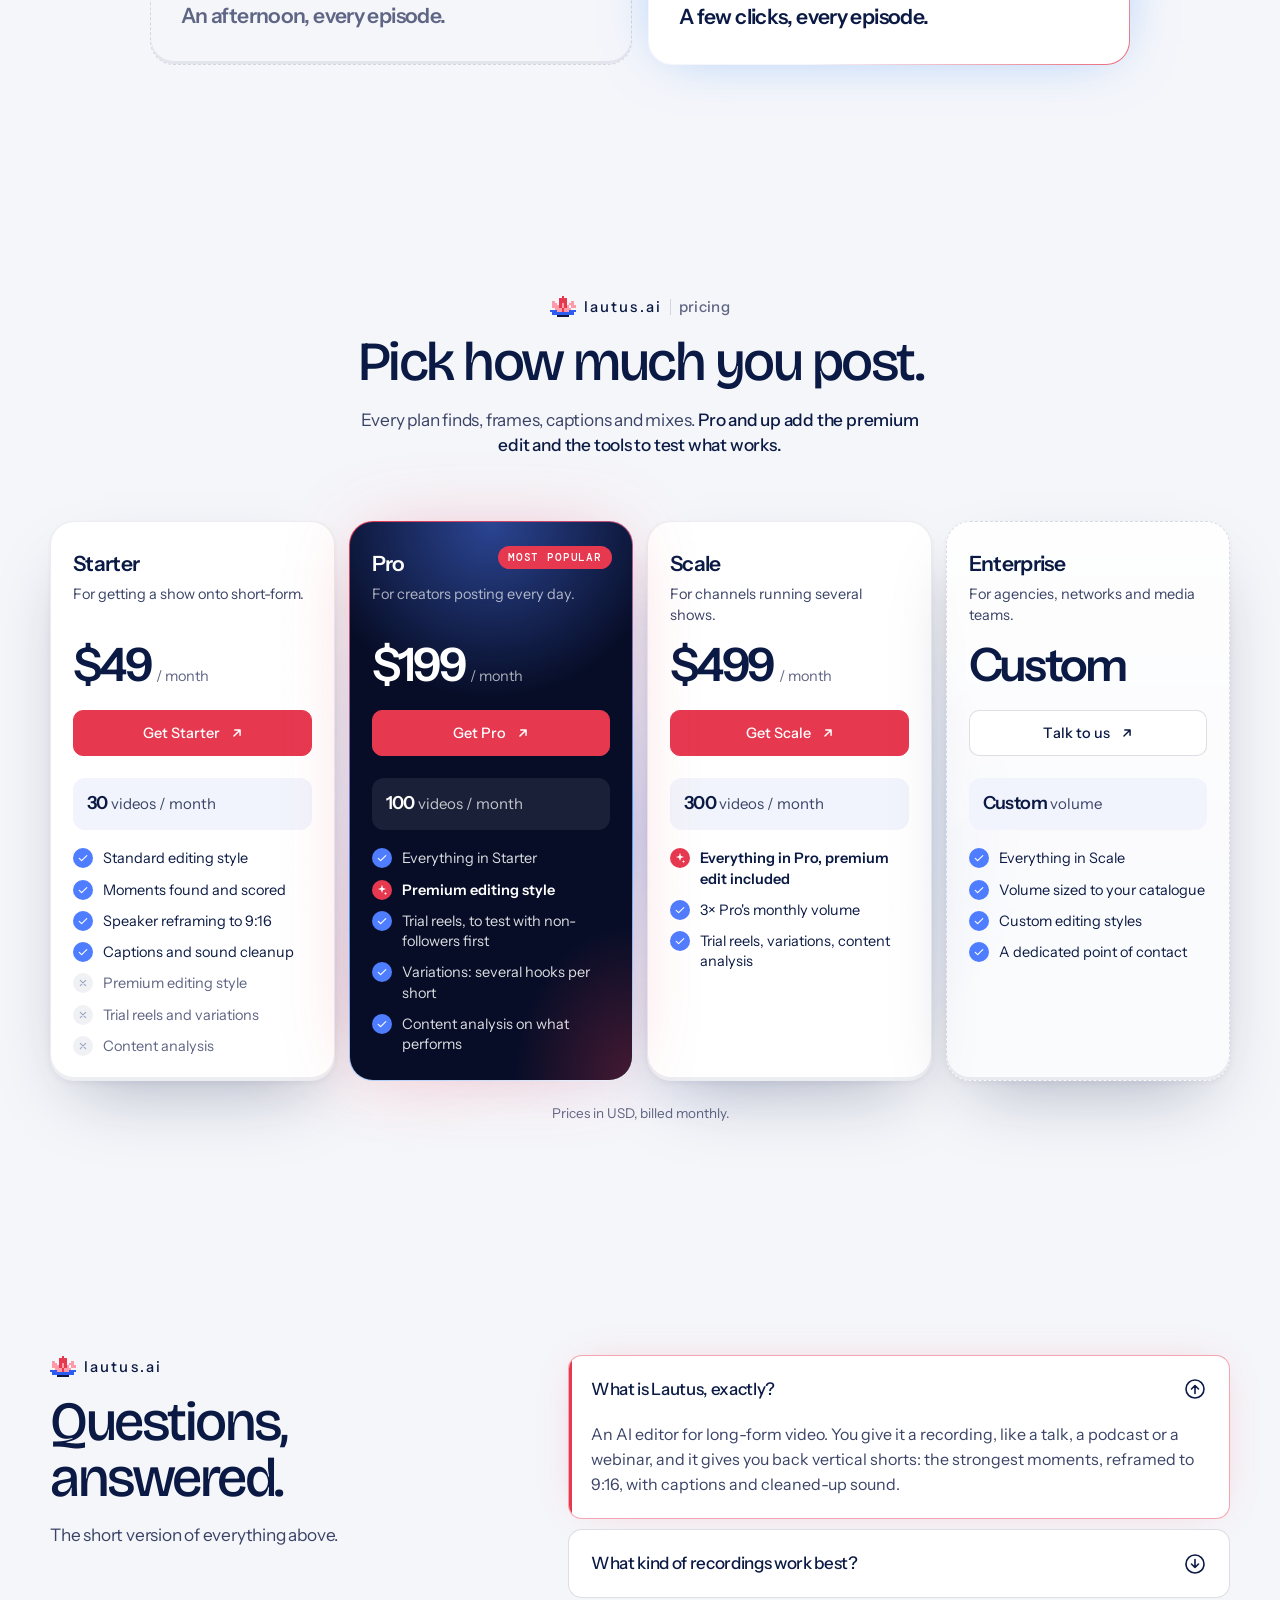
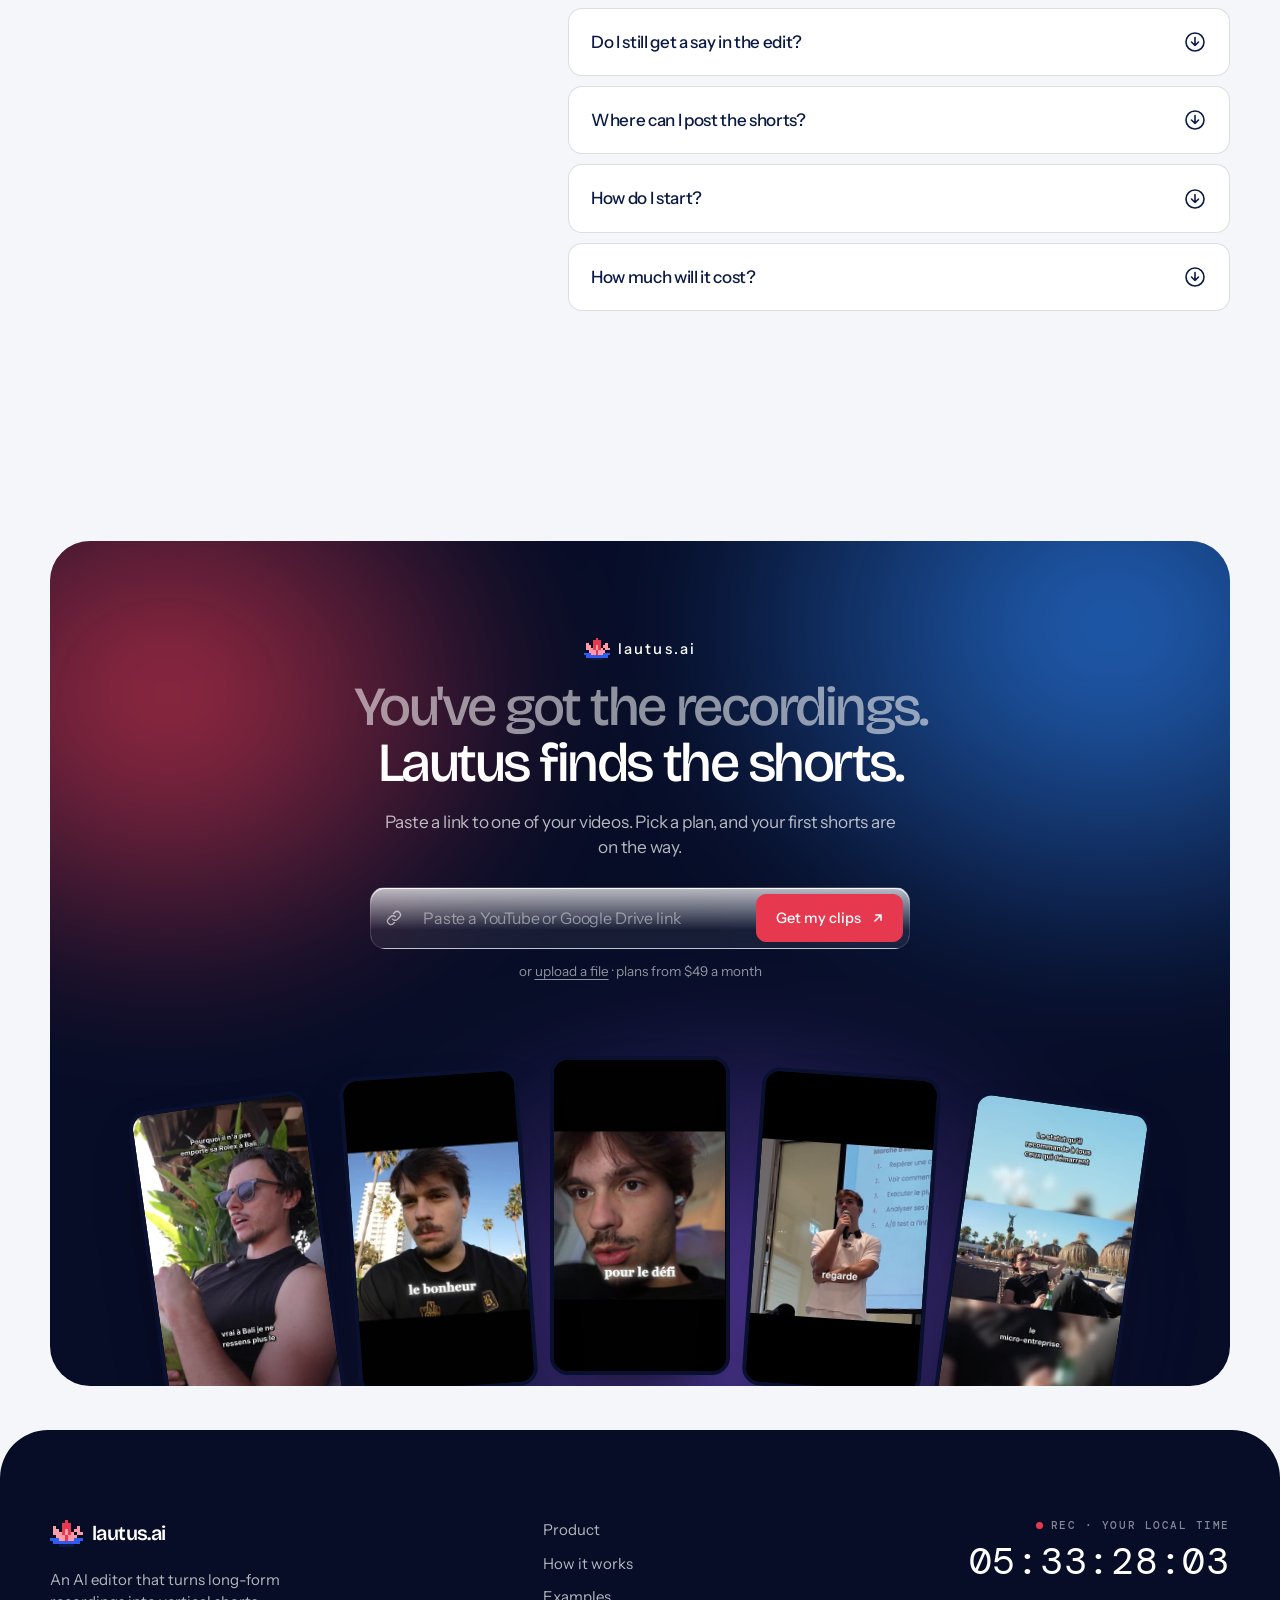
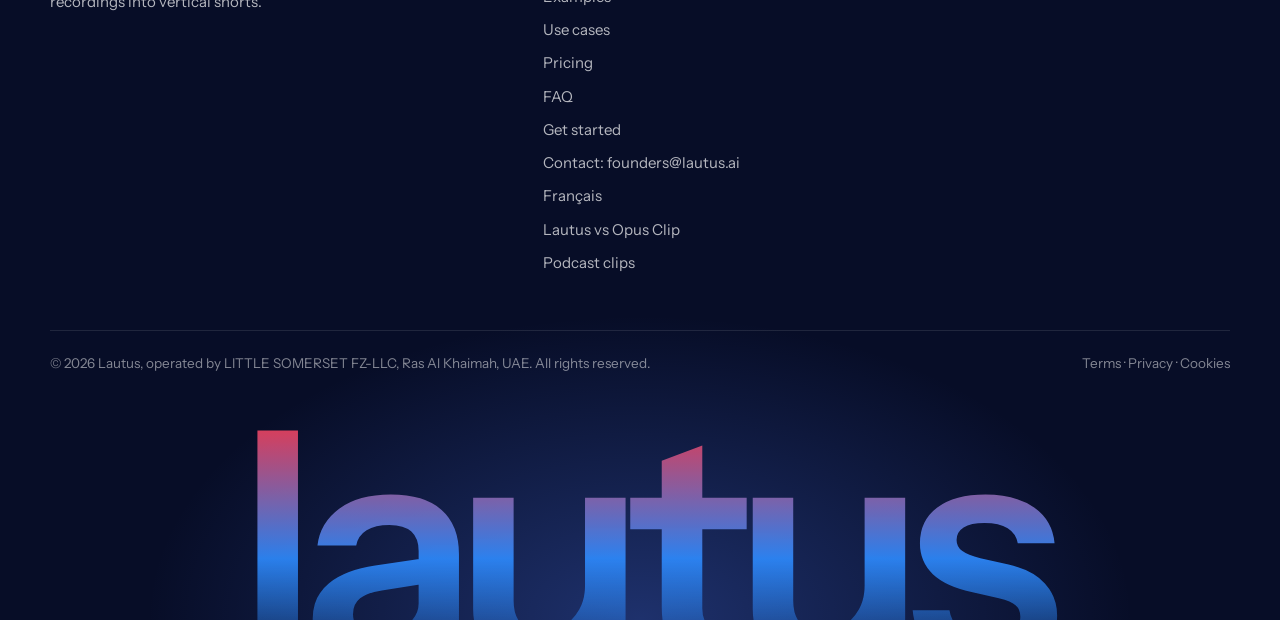
==== commit b1bd3fe4: "Merge pull request #6 from ETH44N/seo-fr-page SEO: French page, Opus Clip alternative page, podcast " ====
--- a/index.html
+++ b/index.html
@@ -13,6 +13,9 @@
   <link rel="apple-touch-icon" sizes="180x180" href="apple-touch-icon.png" />
   <link rel="manifest" href="site.webmanifest" />
   <link rel="canonical" href="https://lautus.ai/" />
+  <link rel="alternate" hreflang="en" href="https://lautus.ai/" />
+  <link rel="alternate" hreflang="fr" href="https://lautus.ai/fr/" />
+  <link rel="alternate" hreflang="x-default" href="https://lautus.ai/" />
 
   <script type="application/ld+json">
   {
@@ -1110,6 +1113,9 @@
         <a href="#faq">FAQ</a>
         <a href="#access" data-to-form>Get started</a>
         <a href="mailto:founders@lautus.ai">Contact: founders@lautus.ai</a>
+        <a href="/fr/" hreflang="fr" lang="fr">Français</a>
+        <a href="/opus-clip-alternative/">Lautus vs Opus Clip</a>
+        <a href="/podcast-clips/">Podcast clips</a>
       </nav>
       <div class="tc" aria-hidden="true">
         <span class="tc__label"><i></i>REC · your local time</span>
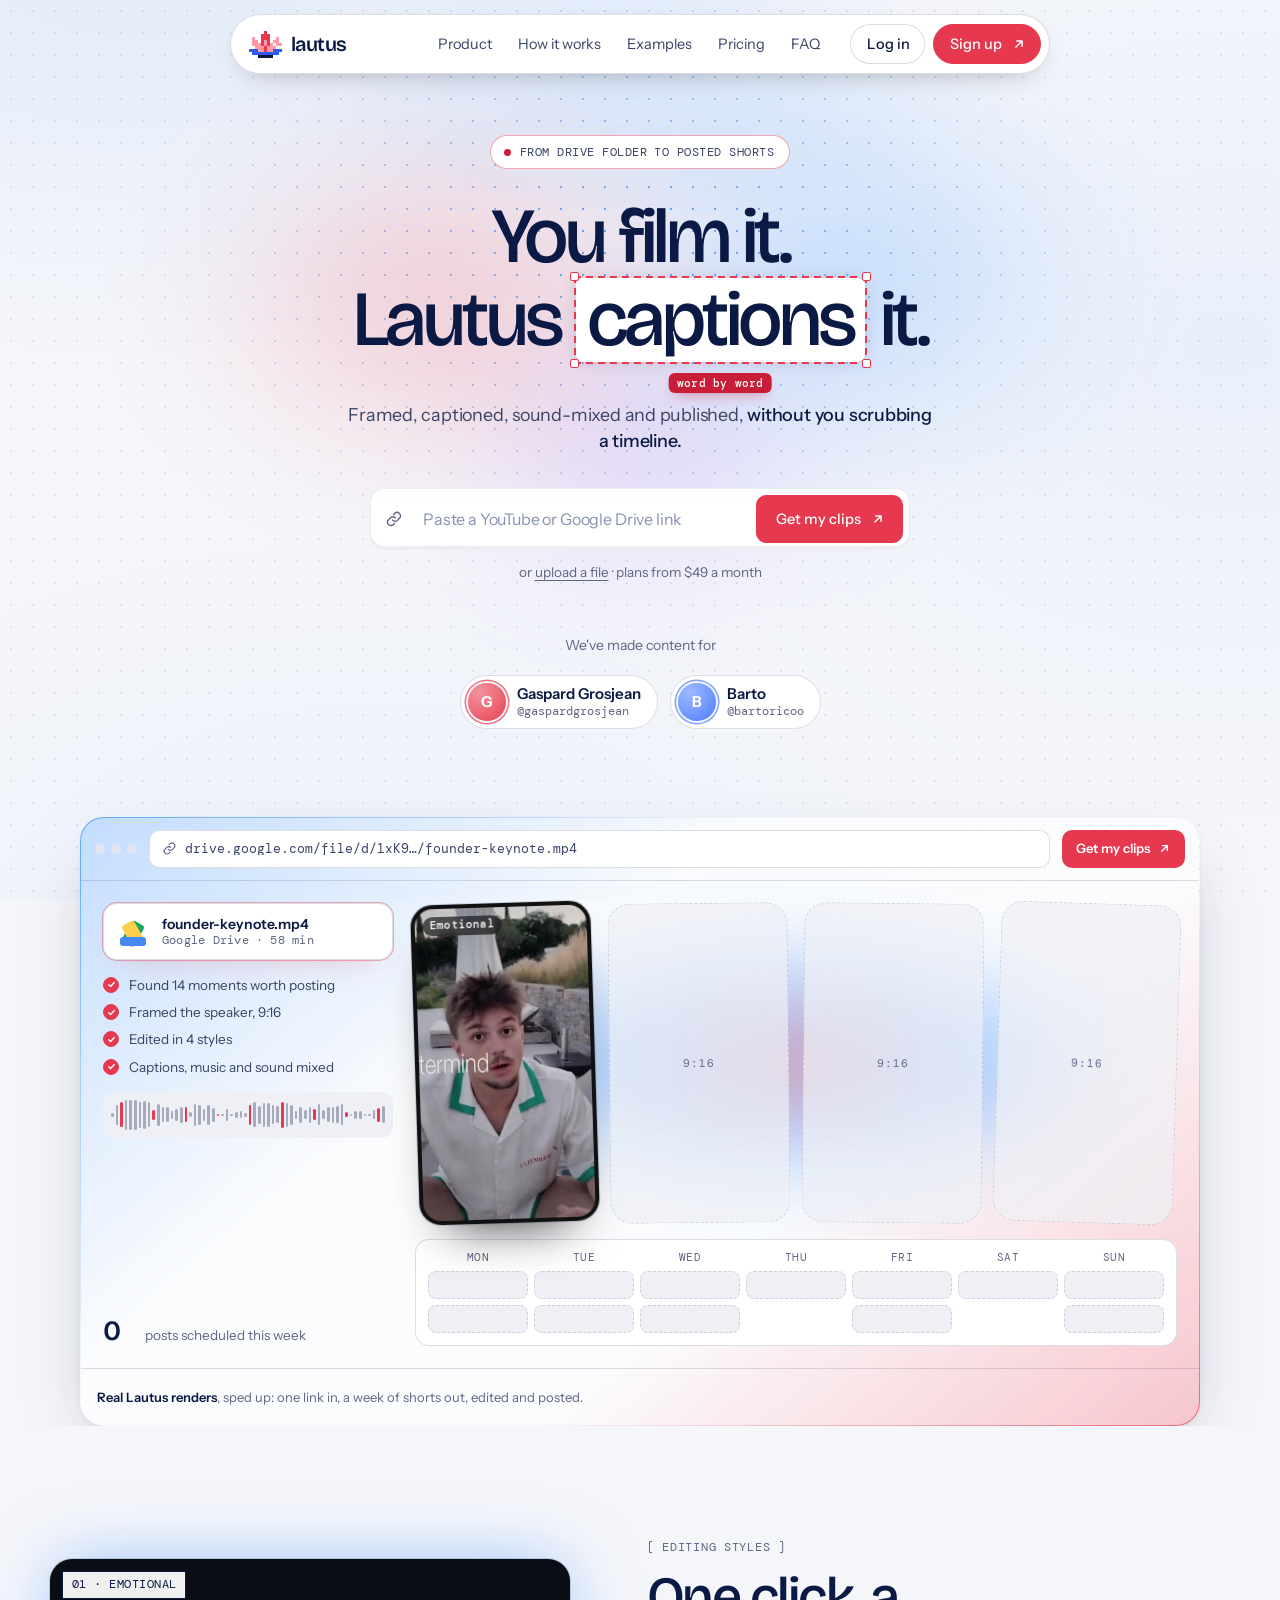
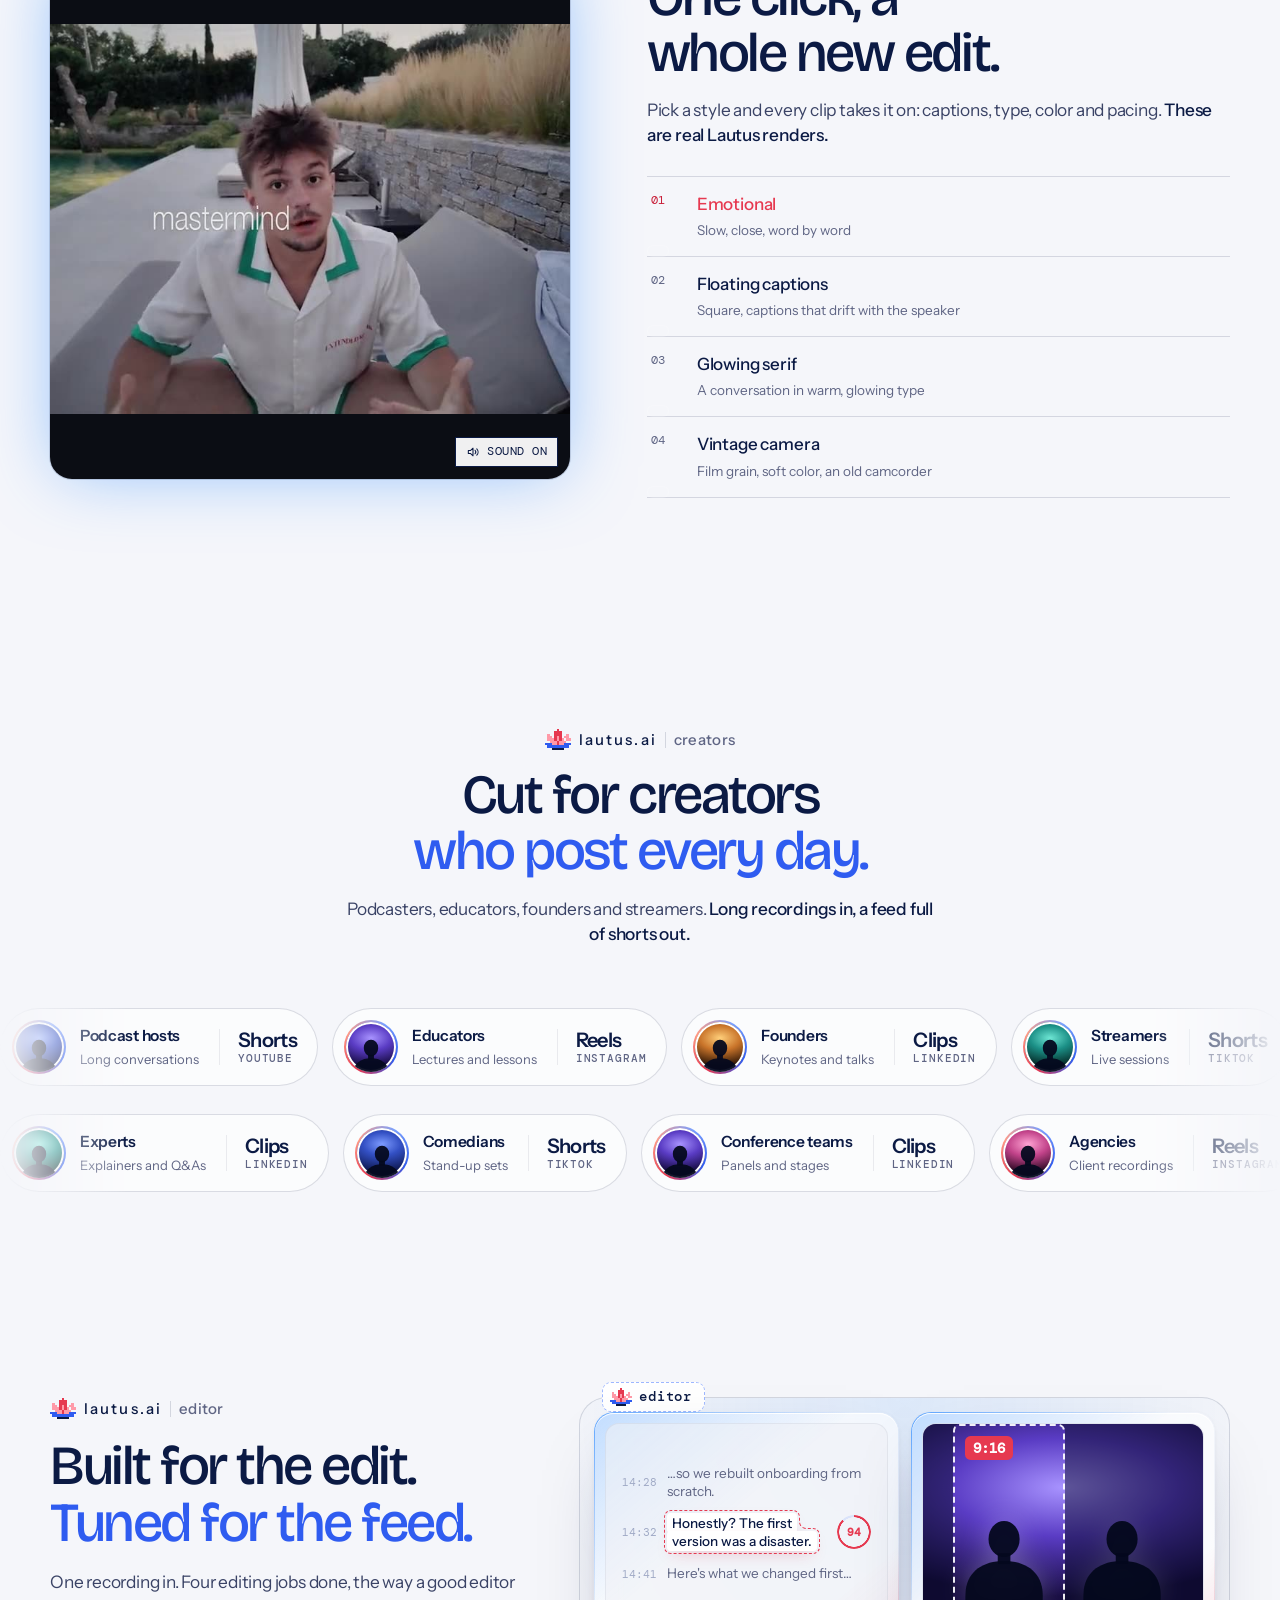
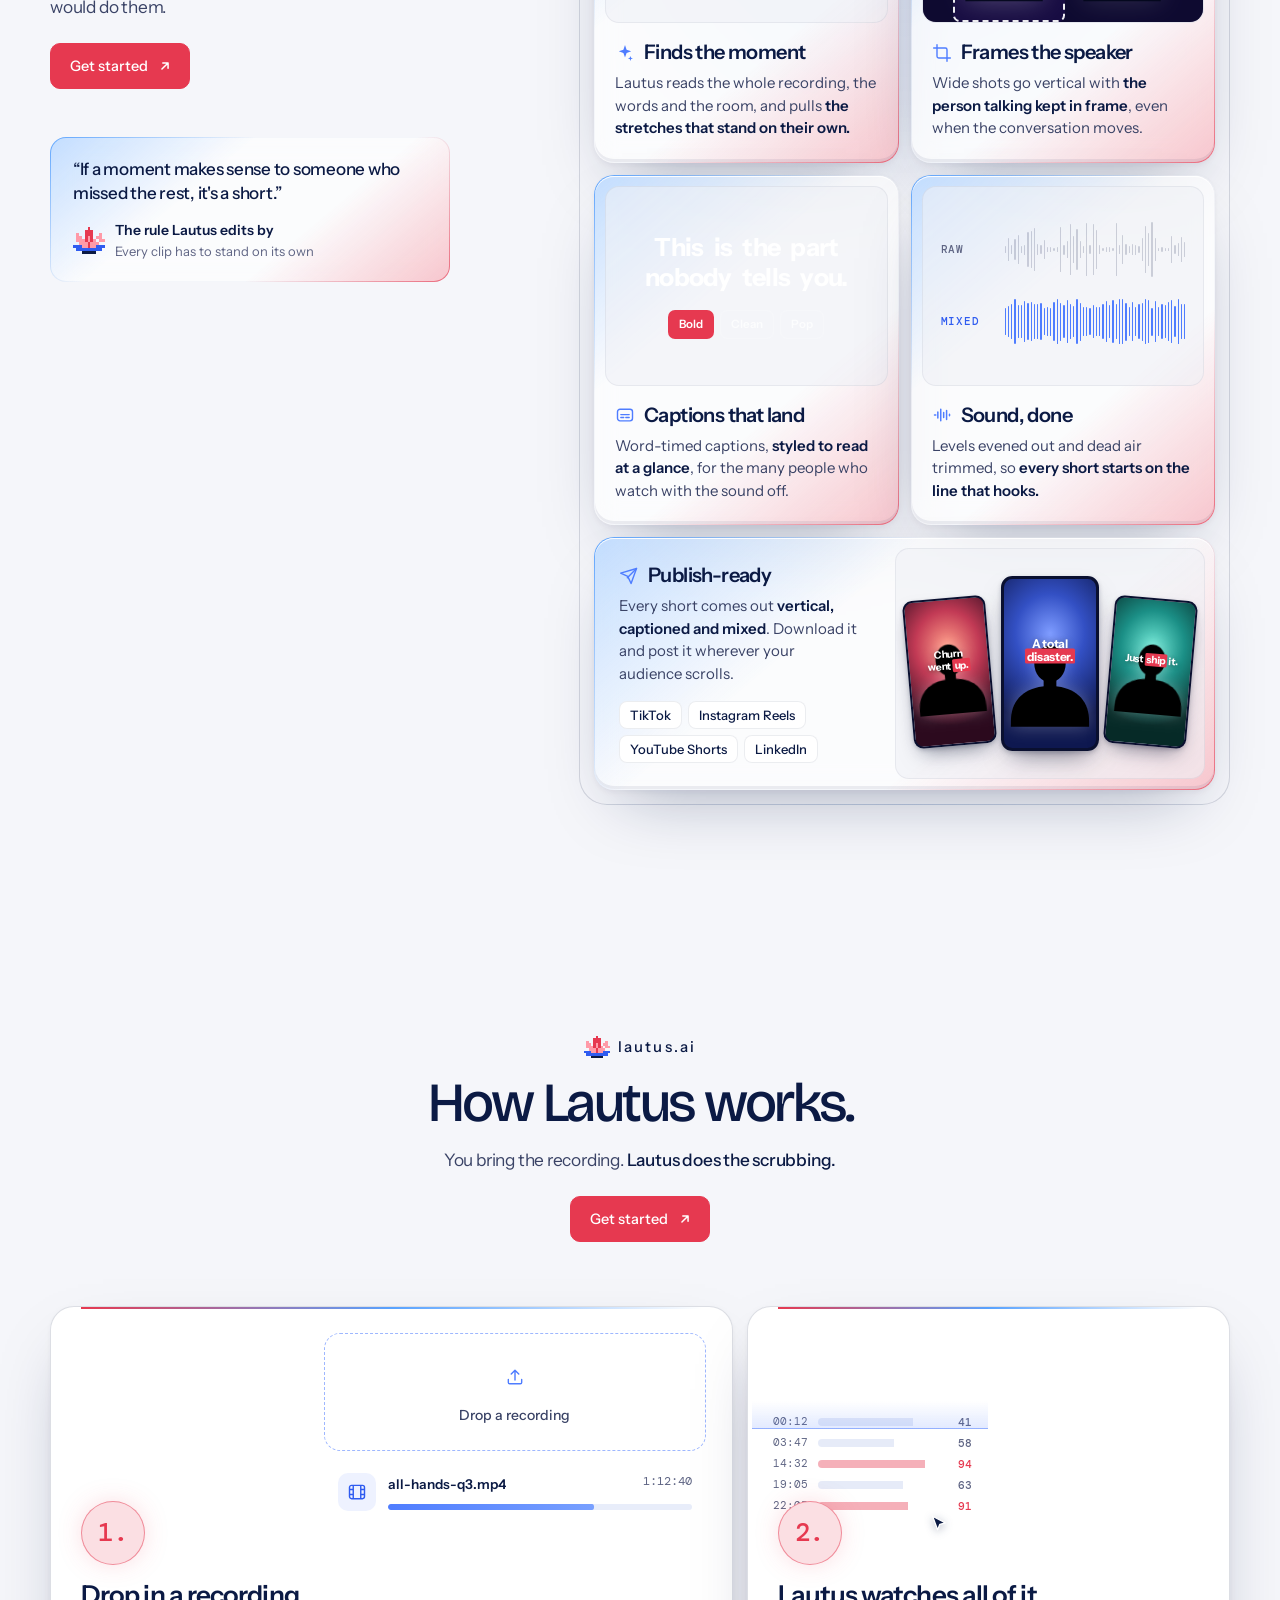
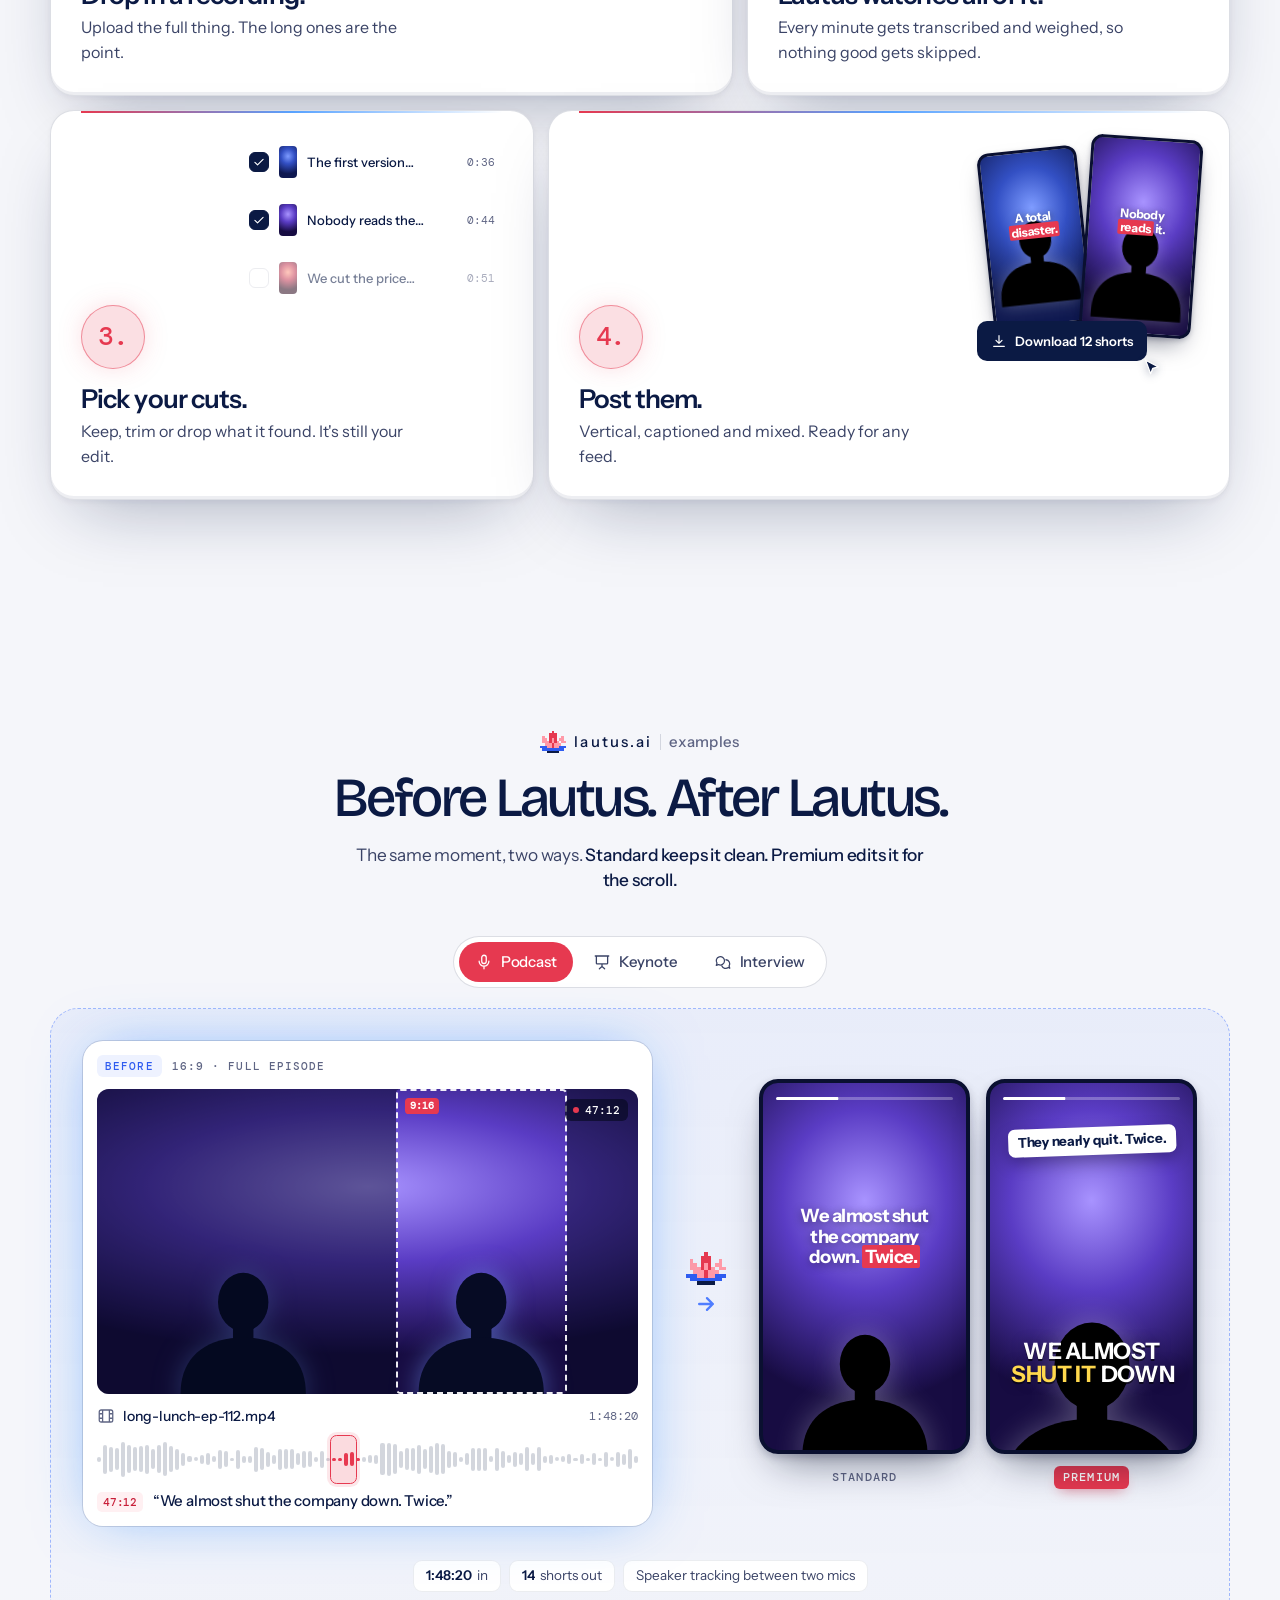
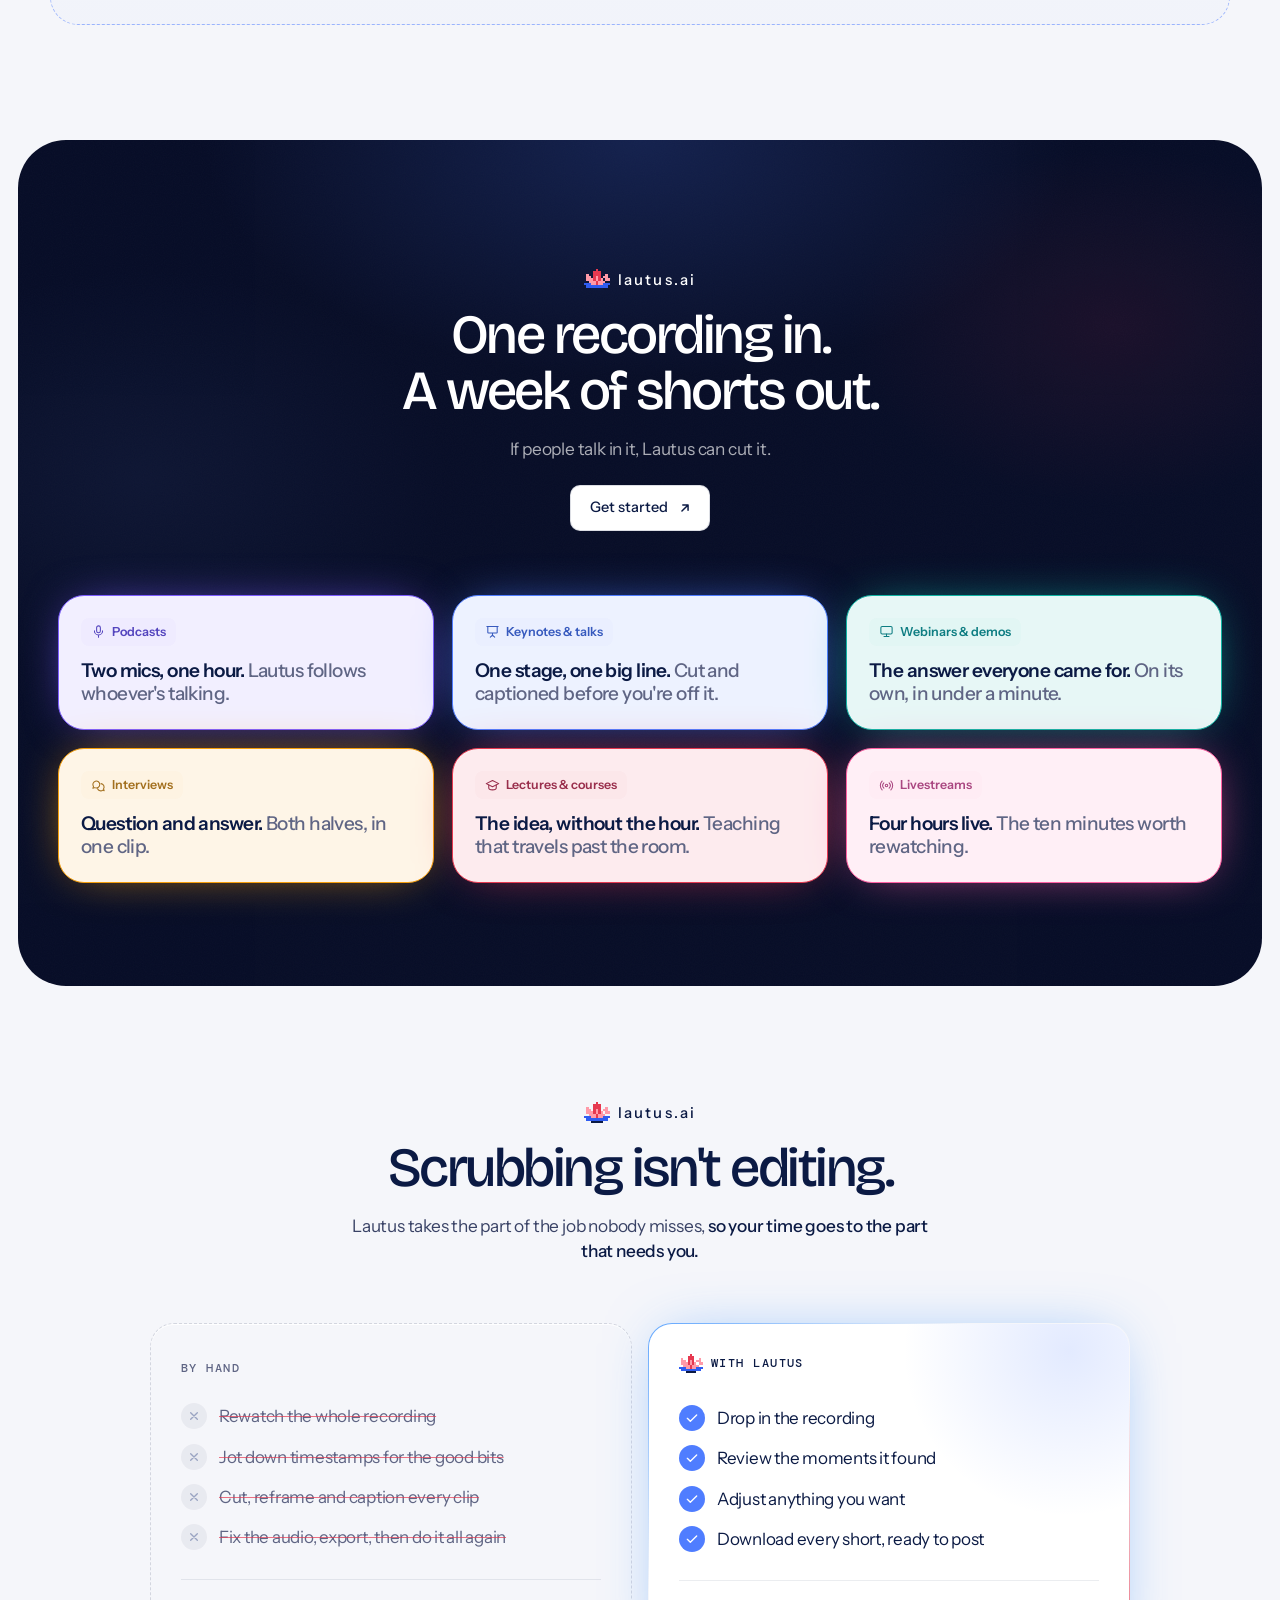
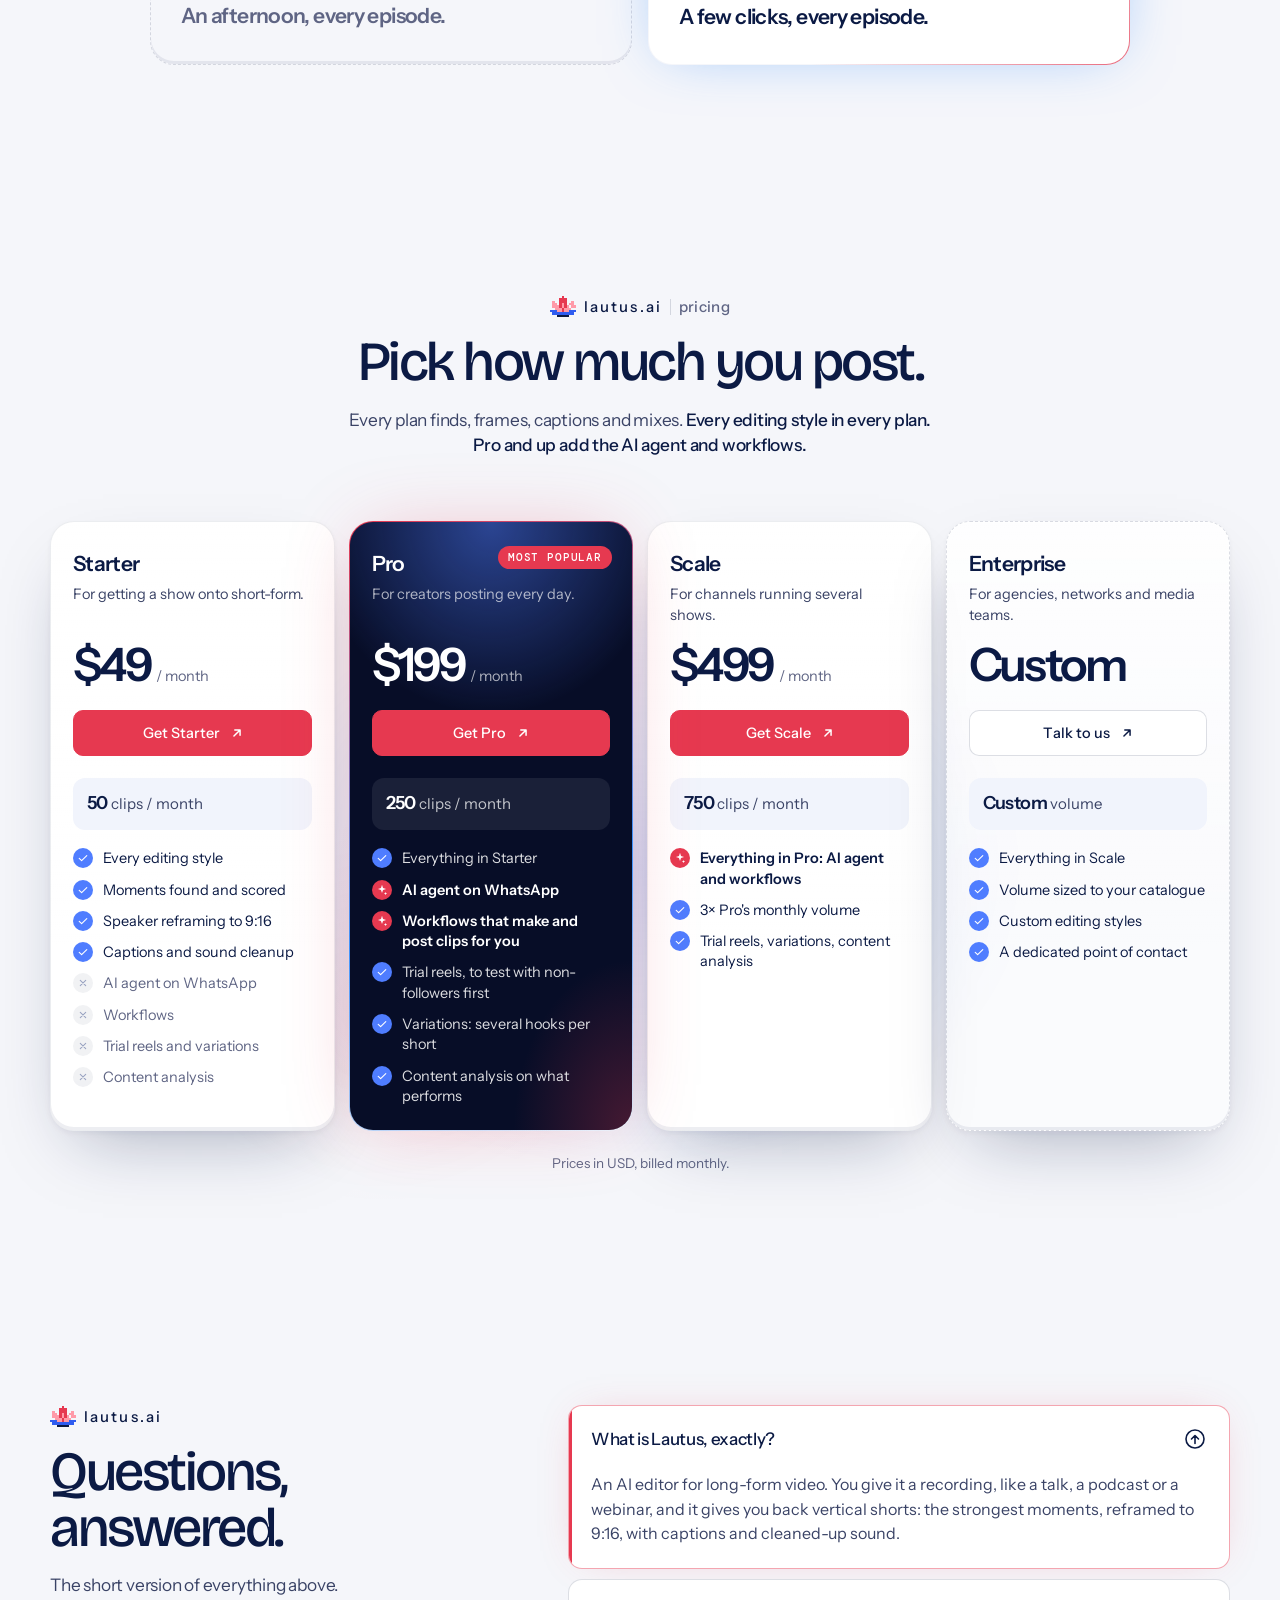
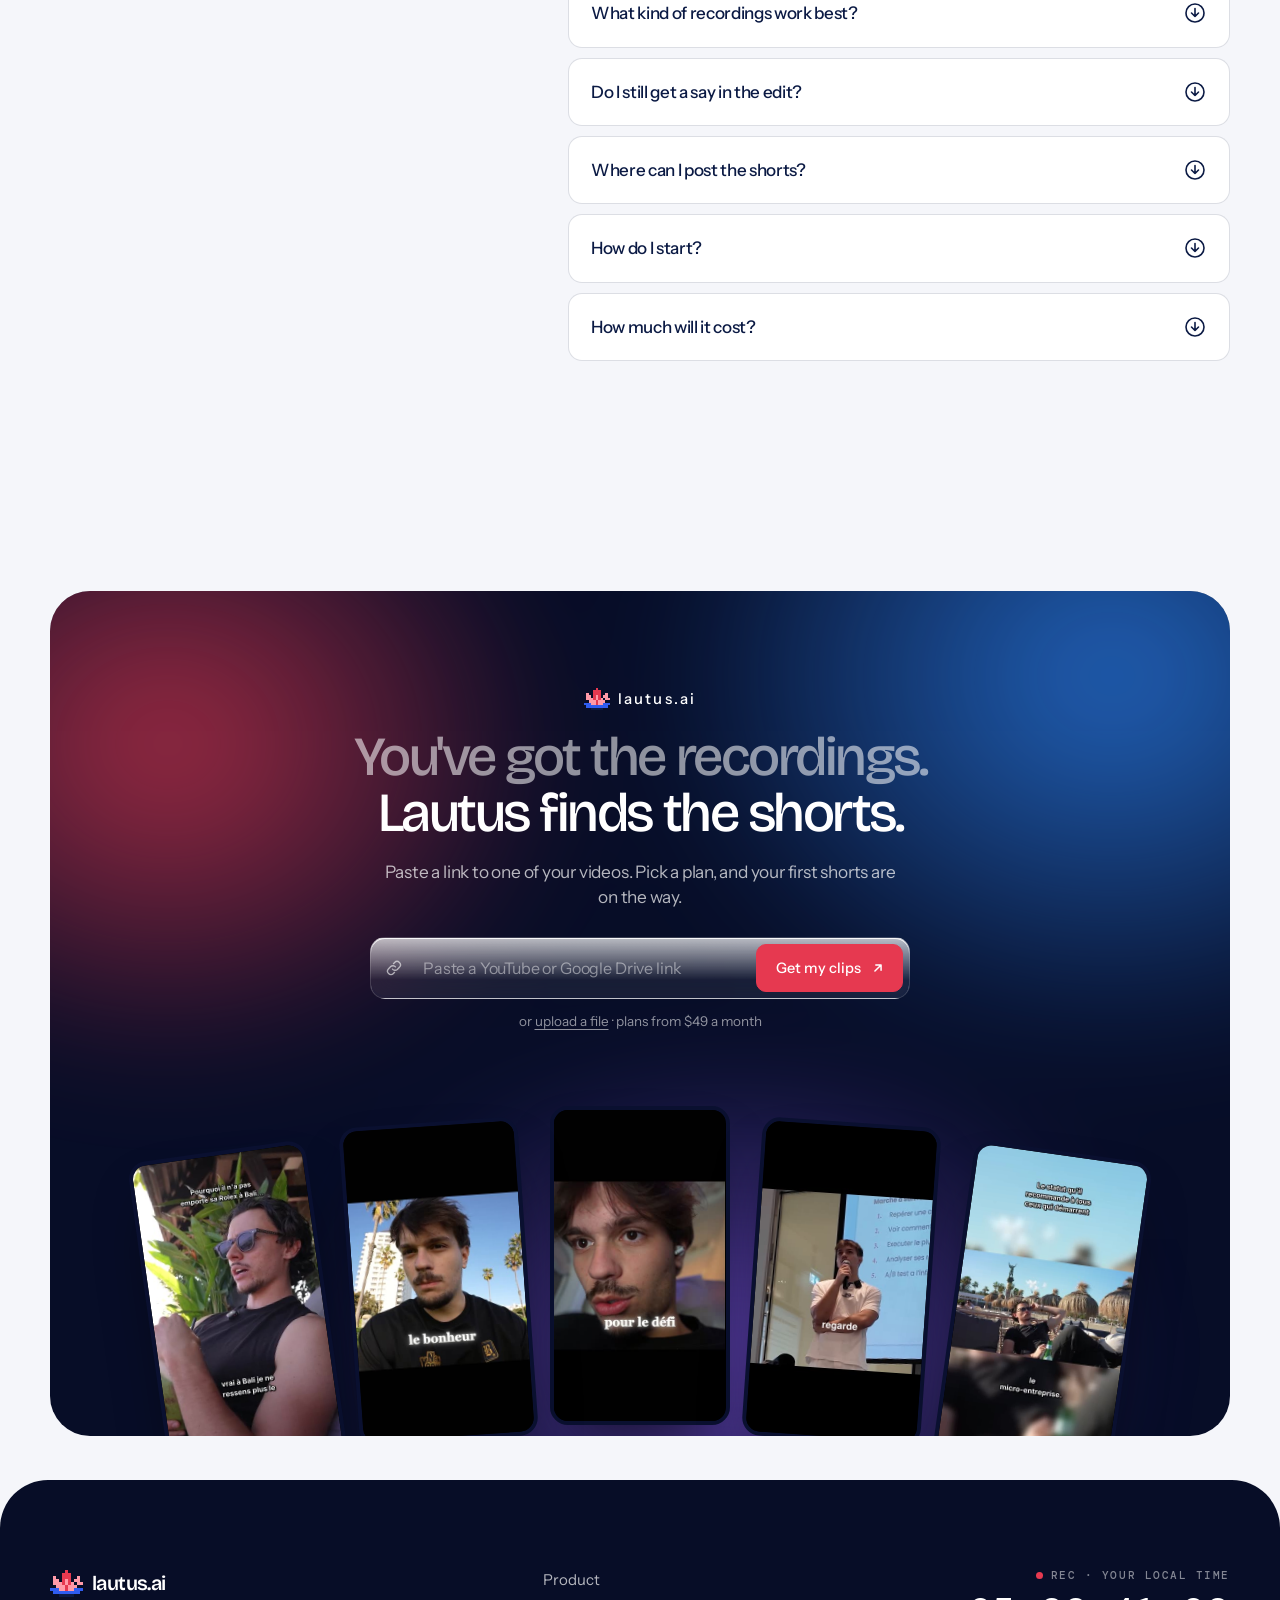
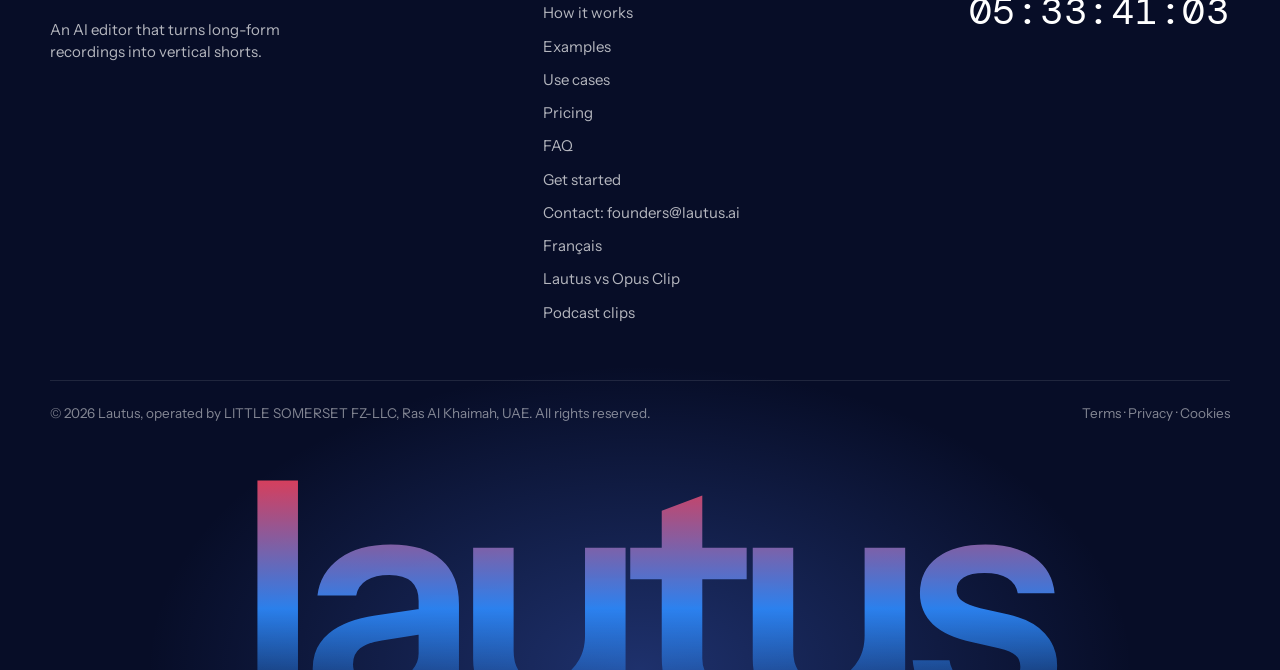
==== commit e4379466: "Merge pull request #5 from ETH44N/claude/launch-pricing Launch pricing: 50/250/750 clips, agent + wo" ====
--- a/index.html
+++ b/index.html
@@ -933,25 +933,27 @@
             <span>lautus.ai</span><span class="brandchip__sep" aria-hidden="true"></span><span class="brandchip__sub">pricing</span>
           </p>
           <h2 class="h2 reveal" style="--d:1">Pick how much you post.</h2>
-          <p class="lede reveal" style="--d:2">Every plan finds, frames, captions and mixes. <strong>Pro and up add the premium edit and the tools to test what works.</strong></p>
+          <p class="lede reveal" style="--d:2">Every plan finds, frames, captions and mixes. <strong>Every editing style in every plan. Pro and up add the AI agent and workflows.</strong></p>
+          <p class="launch-note reveal" style="--d:3" data-launch hidden>Launch offer: <b>−20% on every plan</b>, for as long as you stay. Until November 26.</p>
         </header>
 
         <div class="plans">
           <article class="plan reveal">
             <h3 class="plan__name">Starter</h3>
             <p class="plan__for">For getting a show onto short-form.</p>
-            <p class="plan__price"><b>$49</b><span>/ month</span></p>
+            <p class="plan__price"><s class="plan__was" data-launch hidden>$49</s><b data-launch-price="$39.20">$49</b><span>/ month</span></p>
             <a class="btn plan__btn" href="#access" data-plan="starter">
               <span class="btn__label" data-roll>Get Starter</span>
               <svg class="btn__icon" aria-hidden="true"><use href="#i-arrow" /></svg>
             </a>
-            <p class="plan__quota"><b>30</b> videos / month</p>
+            <p class="plan__quota"><b>50</b> clips / month</p>
             <ul class="plan__list">
-              <li><svg aria-hidden="true"><use href="#i-check" /></svg>Standard editing style</li>
+              <li><svg aria-hidden="true"><use href="#i-check" /></svg>Every editing style</li>
               <li><svg aria-hidden="true"><use href="#i-check" /></svg>Moments found and scored</li>
               <li><svg aria-hidden="true"><use href="#i-check" /></svg>Speaker reframing to 9:16</li>
               <li><svg aria-hidden="true"><use href="#i-check" /></svg>Captions and sound cleanup</li>
-              <li class="is-off"><svg aria-hidden="true"><use href="#i-x" /></svg><span>Premium editing style</span><span class="sr-only">(not included)</span></li>
+              <li class="is-off"><svg aria-hidden="true"><use href="#i-x" /></svg><span>AI agent on WhatsApp</span><span class="sr-only">(not included)</span></li>
+              <li class="is-off"><svg aria-hidden="true"><use href="#i-x" /></svg><span>Workflows</span><span class="sr-only">(not included)</span></li>
               <li class="is-off"><svg aria-hidden="true"><use href="#i-x" /></svg><span>Trial reels and variations</span><span class="sr-only">(not included)</span></li>
               <li class="is-off"><svg aria-hidden="true"><use href="#i-x" /></svg><span>Content analysis</span><span class="sr-only">(not included)</span></li>
             </ul>
@@ -961,15 +963,16 @@
             <p class="plan__flag">Most popular</p>
             <h3 class="plan__name">Pro</h3>
             <p class="plan__for">For creators posting every day.</p>
-            <p class="plan__price"><b>$199</b><span>/ month</span></p>
+            <p class="plan__price"><s class="plan__was" data-launch hidden>$199</s><b data-launch-price="$159.20">$199</b><span>/ month</span></p>
             <a class="btn plan__btn" href="#access" data-plan="pro">
               <span class="btn__label" data-roll>Get Pro</span>
               <svg class="btn__icon" aria-hidden="true"><use href="#i-arrow" /></svg>
             </a>
-            <p class="plan__quota"><b>100</b> videos / month</p>
+            <p class="plan__quota"><b>250</b> clips / month</p>
             <ul class="plan__list">
               <li><svg aria-hidden="true"><use href="#i-check" /></svg>Everything in Starter</li>
-              <li class="is-hi"><svg aria-hidden="true"><use href="#i-spark" /></svg><strong>Premium editing style</strong></li>
+              <li class="is-hi"><svg aria-hidden="true"><use href="#i-spark" /></svg><strong>AI agent on WhatsApp</strong></li>
+              <li class="is-hi"><svg aria-hidden="true"><use href="#i-spark" /></svg><strong>Workflows that make and post clips for you</strong></li>
               <li><svg aria-hidden="true"><use href="#i-check" /></svg>Trial reels, to test with non-followers first</li>
               <li><svg aria-hidden="true"><use href="#i-check" /></svg>Variations: several hooks per short</li>
               <li><svg aria-hidden="true"><use href="#i-check" /></svg>Content analysis on what performs</li>
@@ -979,14 +982,14 @@
           <article class="plan reveal" style="--d:2">
             <h3 class="plan__name">Scale</h3>
             <p class="plan__for">For channels running several shows.</p>
-            <p class="plan__price"><b>$499</b><span>/ month</span></p>
+            <p class="plan__price"><s class="plan__was" data-launch hidden>$499</s><b data-launch-price="$399.20">$499</b><span>/ month</span></p>
             <a class="btn plan__btn" href="#access" data-plan="scale">
               <span class="btn__label" data-roll>Get Scale</span>
               <svg class="btn__icon" aria-hidden="true"><use href="#i-arrow" /></svg>
             </a>
-            <p class="plan__quota"><b>300</b> videos / month</p>
+            <p class="plan__quota"><b>750</b> clips / month</p>
             <ul class="plan__list">
-              <li class="is-hi"><svg aria-hidden="true"><use href="#i-spark" /></svg><strong>Everything in Pro, premium edit included</strong></li>
+              <li class="is-hi"><svg aria-hidden="true"><use href="#i-spark" /></svg><strong>Everything in Pro: AI agent and workflows</strong></li>
               <li><svg aria-hidden="true"><use href="#i-check" /></svg>3× Pro's monthly volume</li>
               <li><svg aria-hidden="true"><use href="#i-check" /></svg>Trial reels, variations, content analysis</li>
             </ul>
@@ -1049,7 +1052,7 @@
           </details>
           <details class="qa reveal" name="faq">
             <summary><span>How much will it cost?</span><svg class="qa__icon" aria-hidden="true"><use href="#i-down" /></svg></summary>
-            <div class="qa__body"><p>Starter is $49 a month for 30 videos with the standard edit. Pro is $199 for 100 videos and adds the premium editing style, trial reels, variations and content analysis. Scale is $499 for 300 videos, and Enterprise is sized to your team. See <a href="#pricing">pricing</a>.</p></div>
+            <div class="qa__body"><p>Starter is $49 a month for 50 clips, with every editing style. Pro is $199 for 250 clips and adds the AI agent on WhatsApp, workflows, trial reels, variations and content analysis. Scale is $499 for 750 clips, and Enterprise is sized to your team. Until November 26, every plan is 20% off for as long as you stay. See <a href="#pricing">pricing</a>.</p></div>
           </details>
         </div>
       </div>
--- a/styles.css
+++ b/styles.css
@@ -1484,6 +1484,14 @@
 .plan__price { display: flex; align-items: baseline; gap: 6px; margin-top: 16px; }
 .plan__price b { font-size: 46px; font-weight: 600; line-height: 1; letter-spacing: -0.055em; }
 .plan__price span { font-size: 14.5px; color: var(--ink-3); }
+.plan__was { font-size: 22px; font-weight: 500; letter-spacing: -0.03em; color: var(--ink-3); }
+.plan--pro .plan__was { color: rgba(255, 255, 255, 0.5); }
+.launch-note { margin-top: 14px; font-size: 15px; color: var(--ink-2); }
+.launch-note b { color: var(--cherry, var(--accent)); }
+.plan__was[hidden], .launch-note[hidden] { display: none; }
+.plan__price:has(.plan__was:not([hidden])) { flex-wrap: wrap; gap: 4px 8px; }
+.plan__price:has(.plan__was:not([hidden])) b { font-size: 32px; }
+.plan__price span { white-space: nowrap; }
 .plan__btn { width: 100%; margin-top: 22px; }
 .plan__quota {
   margin-top: 22px;
